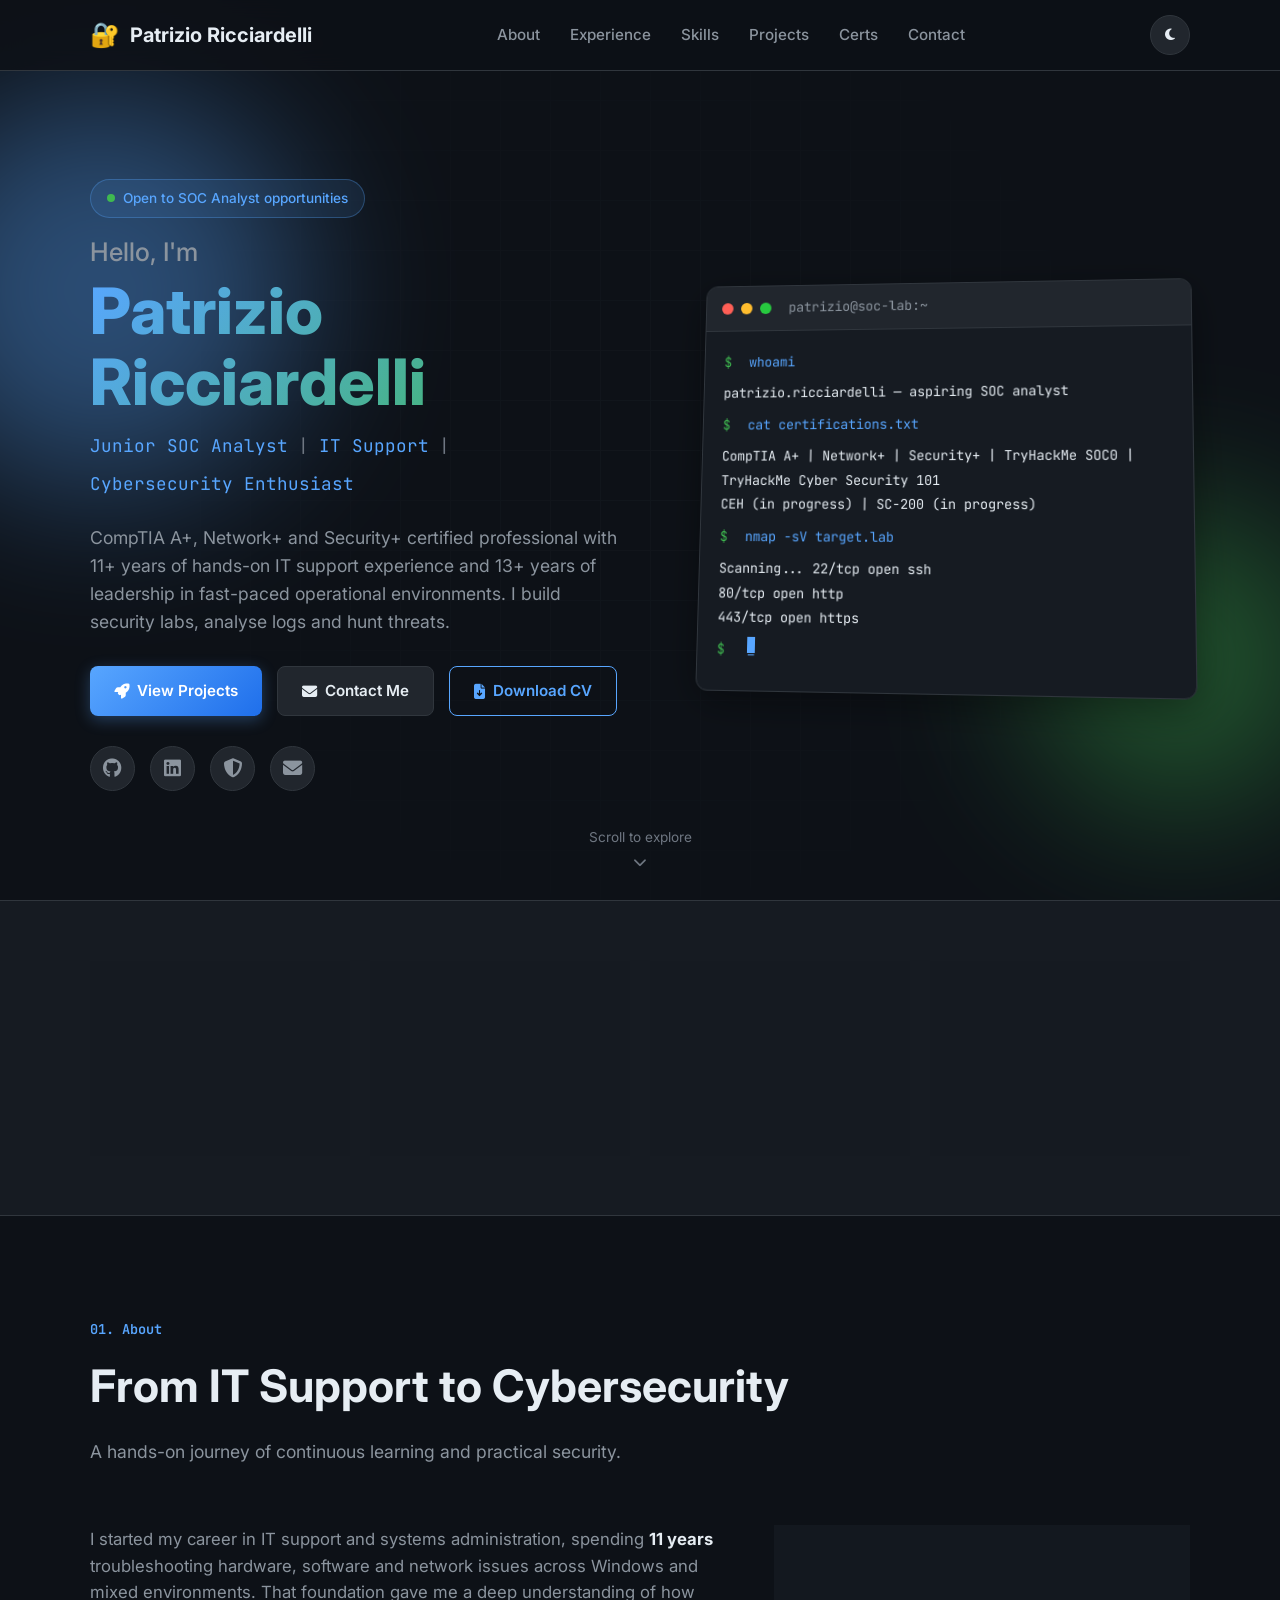
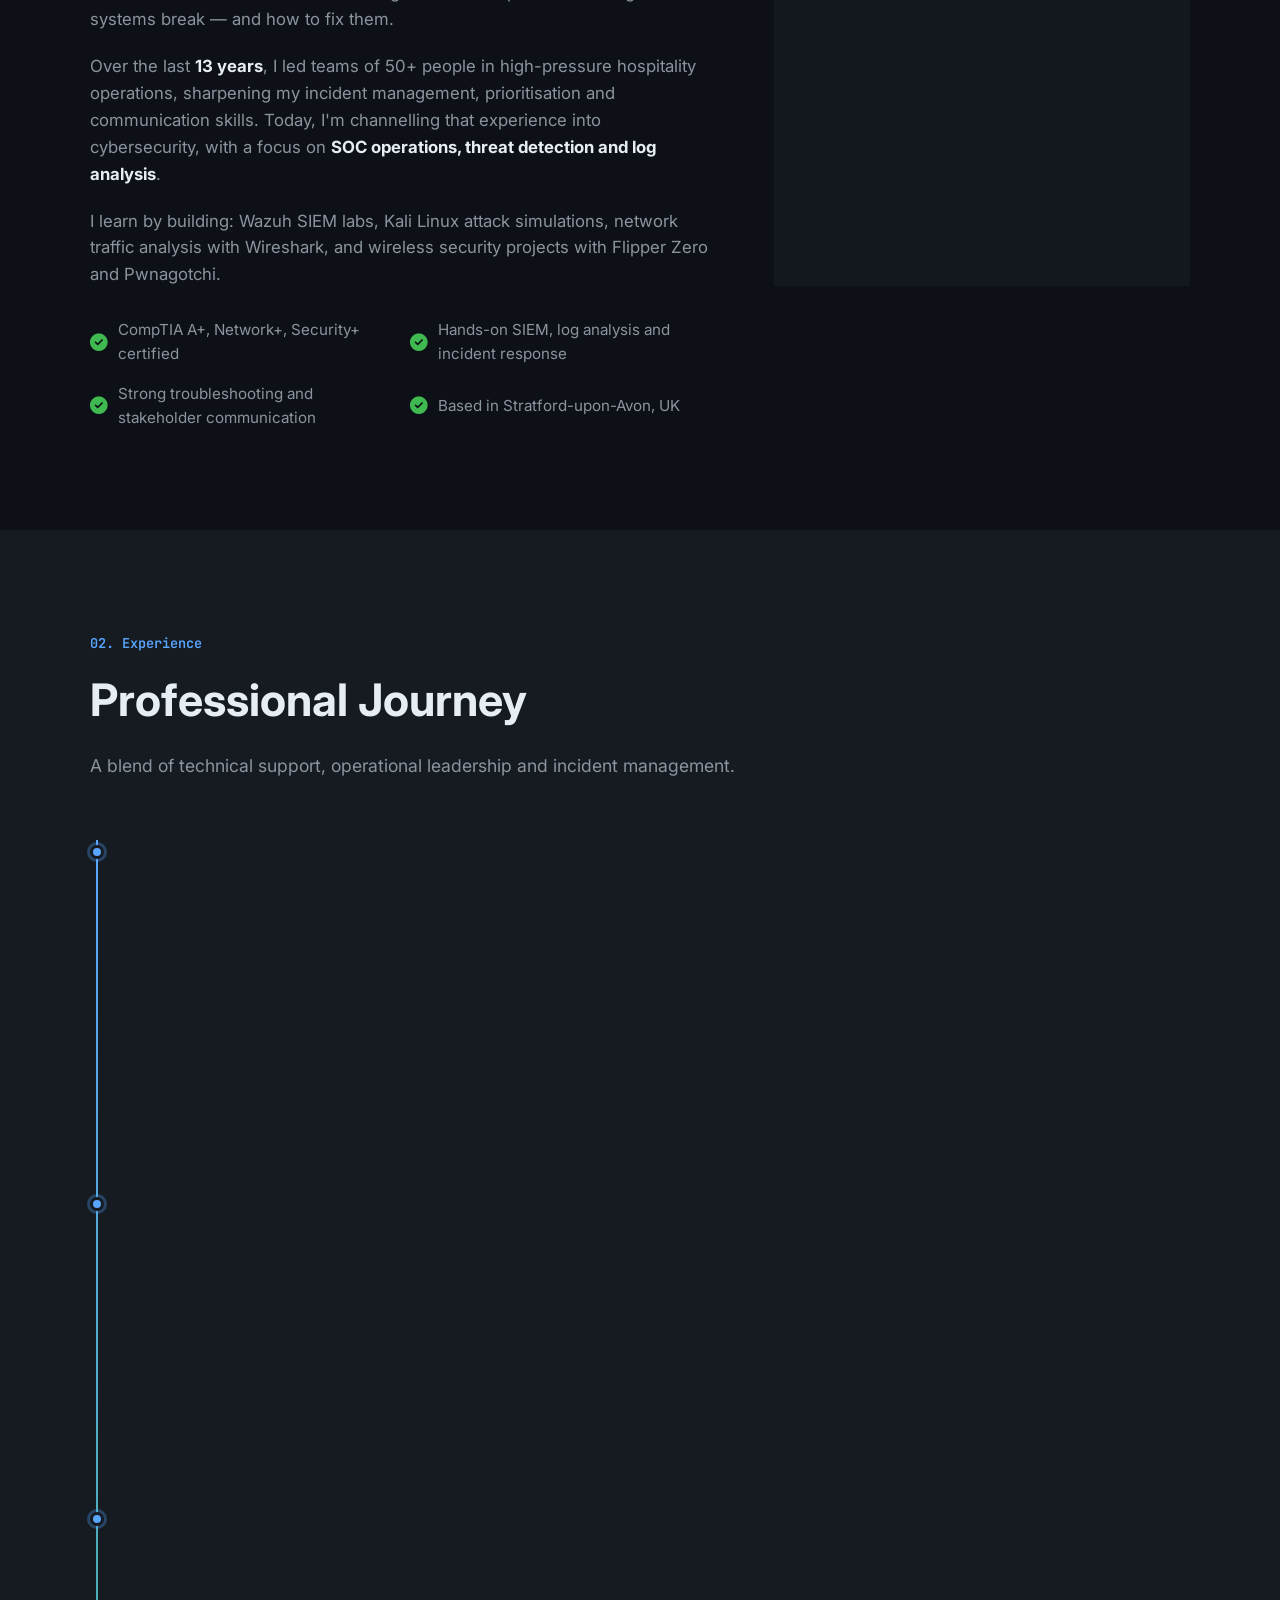
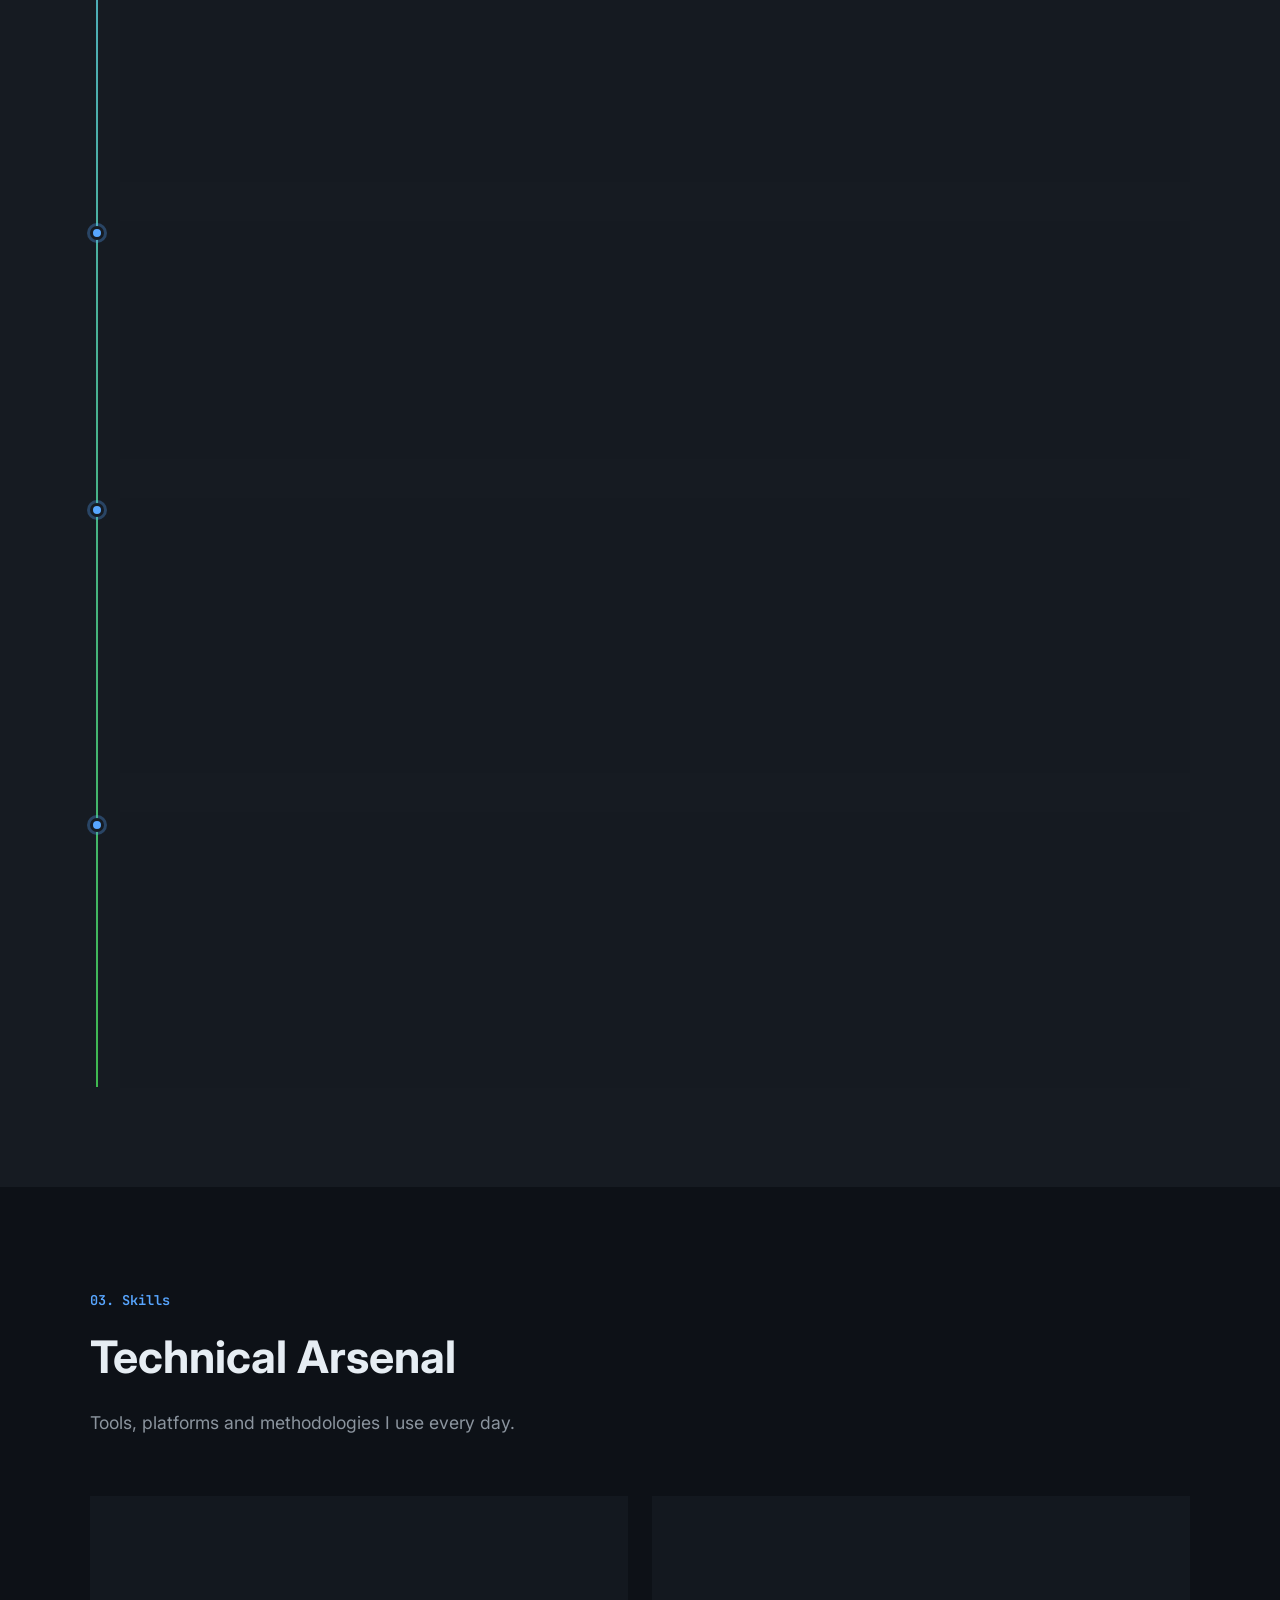
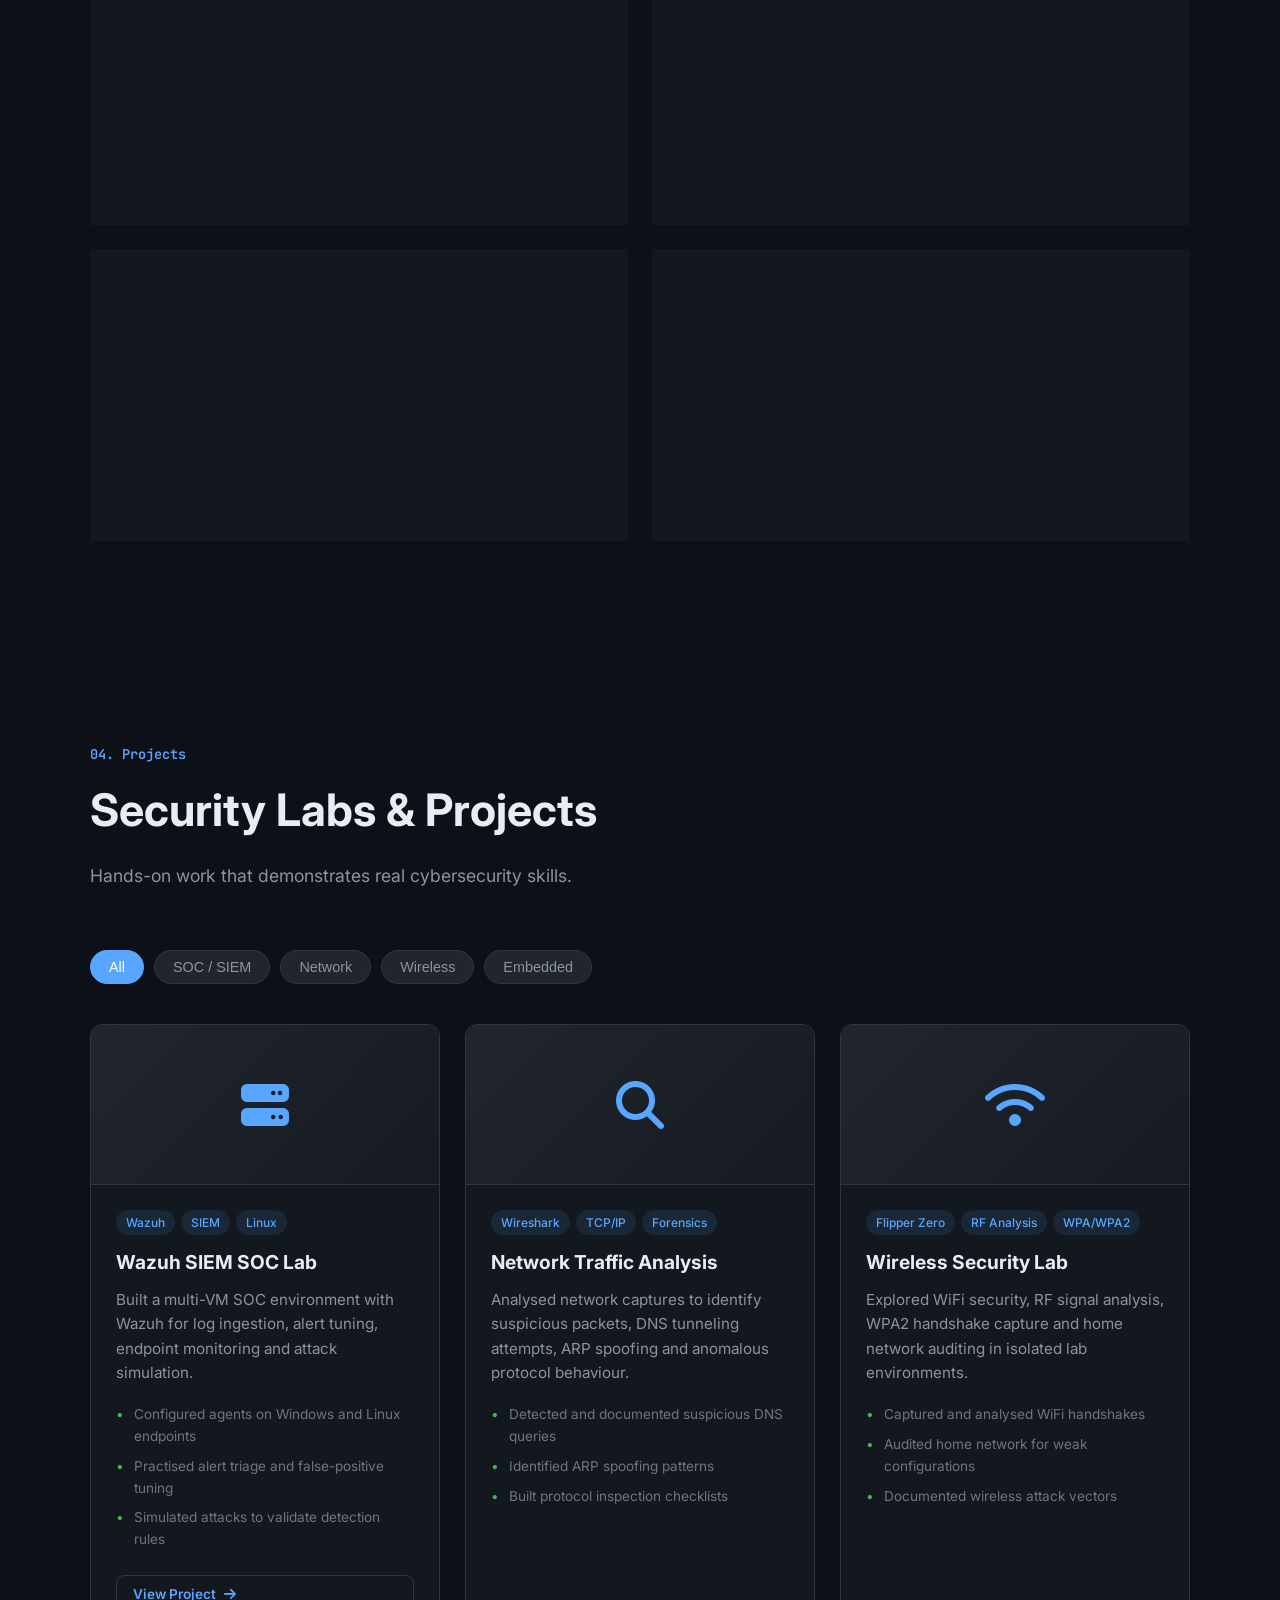
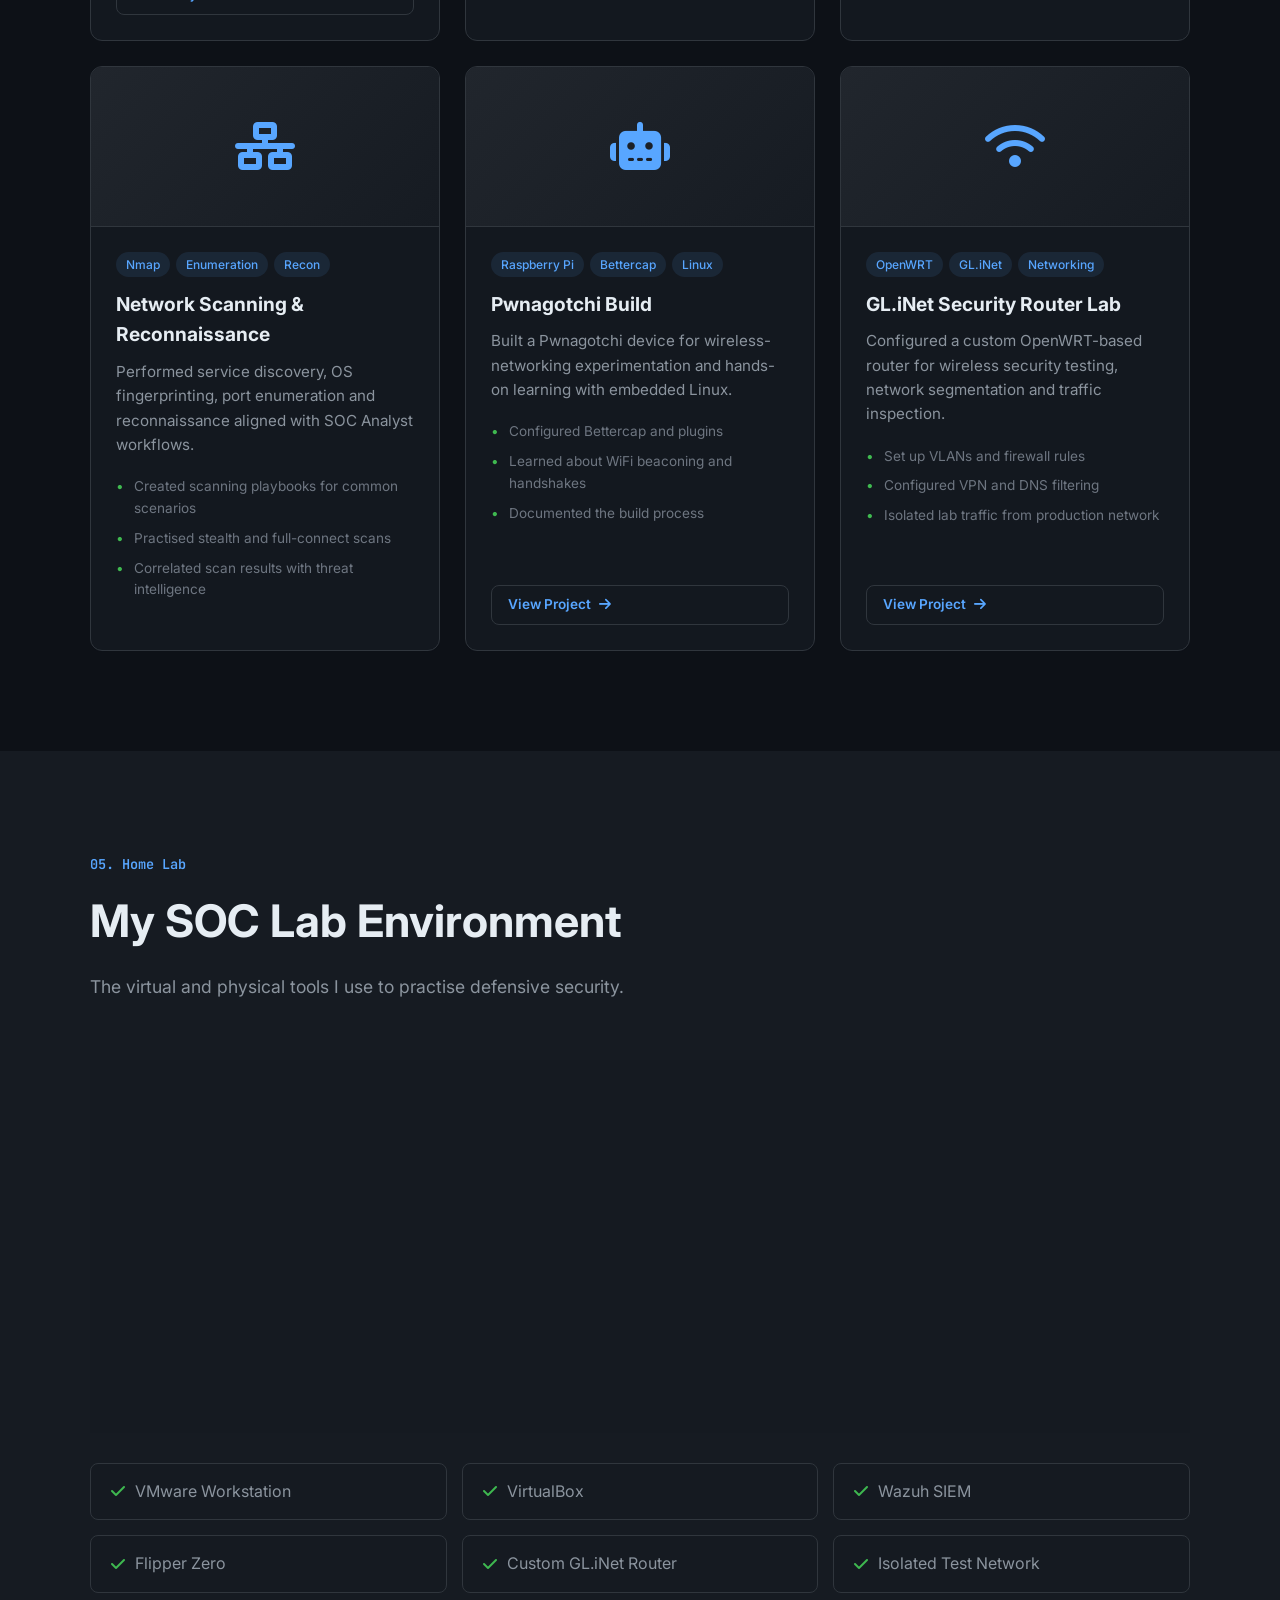
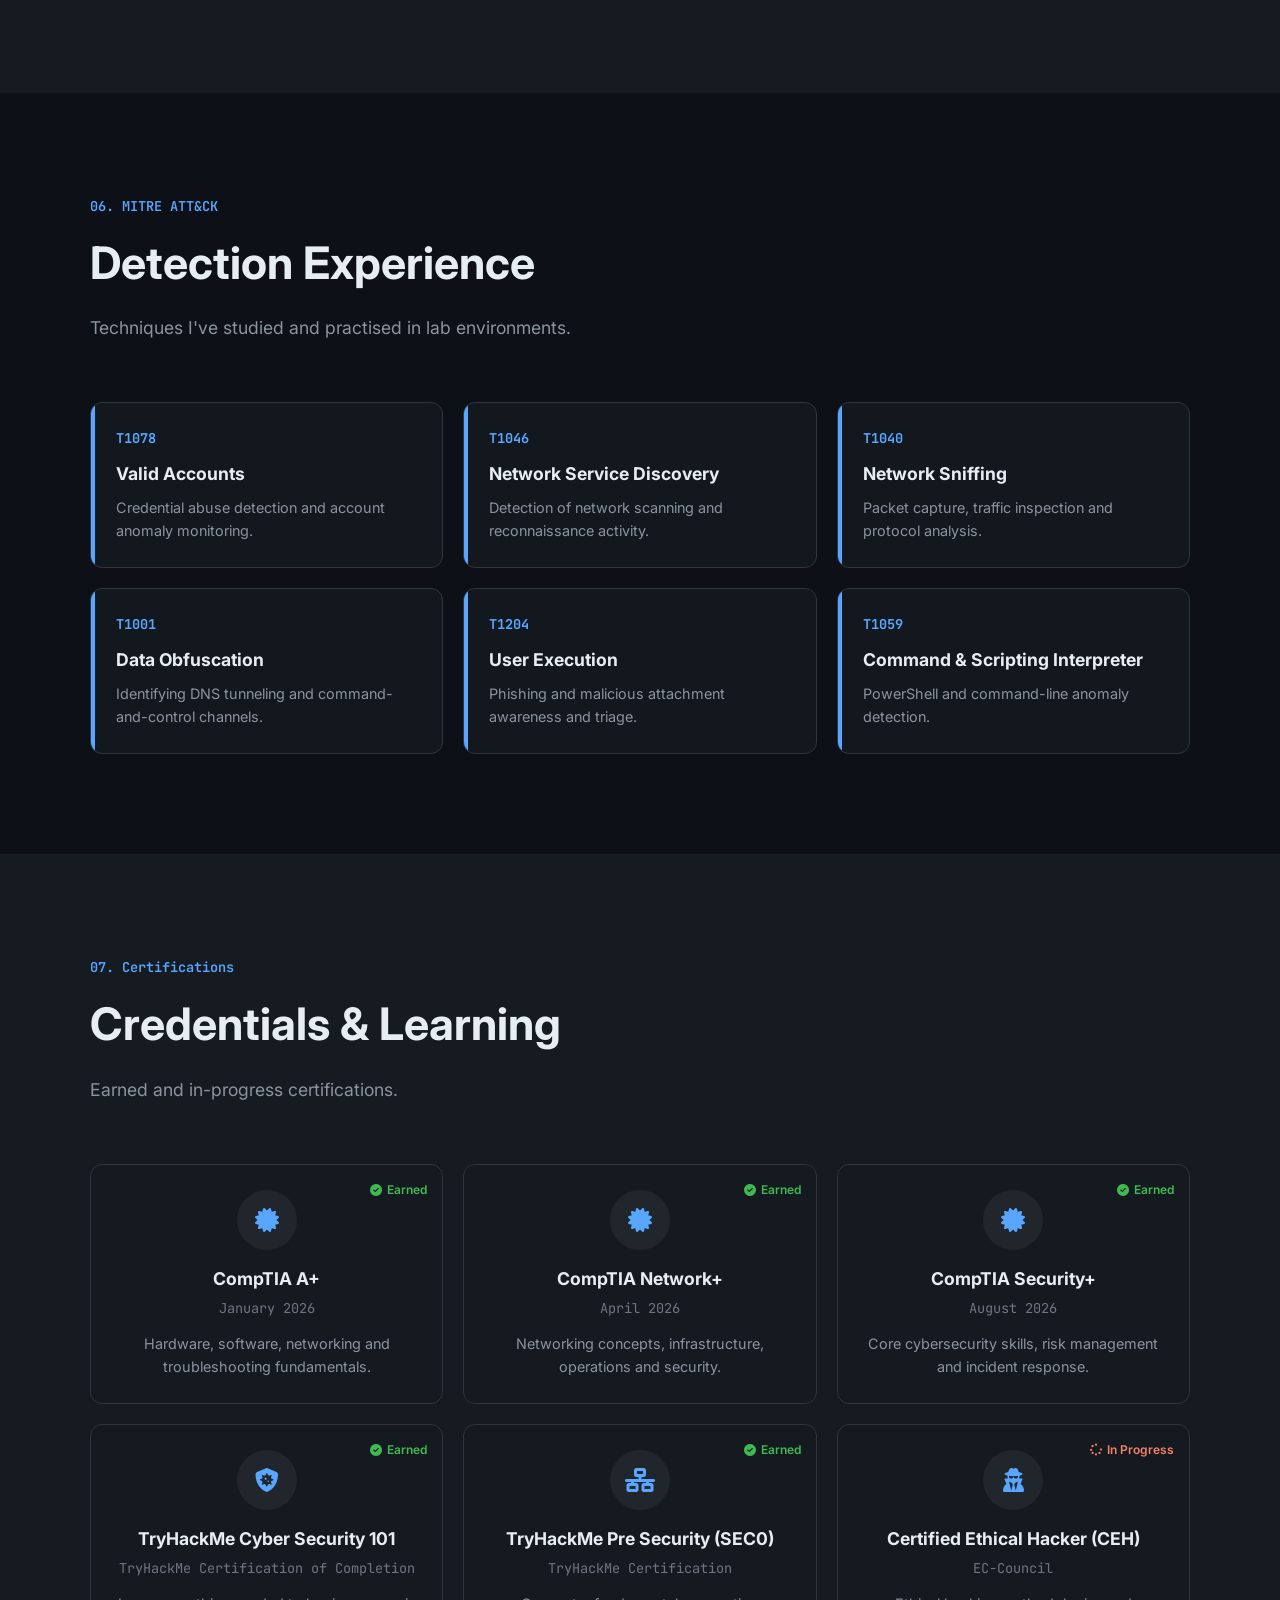
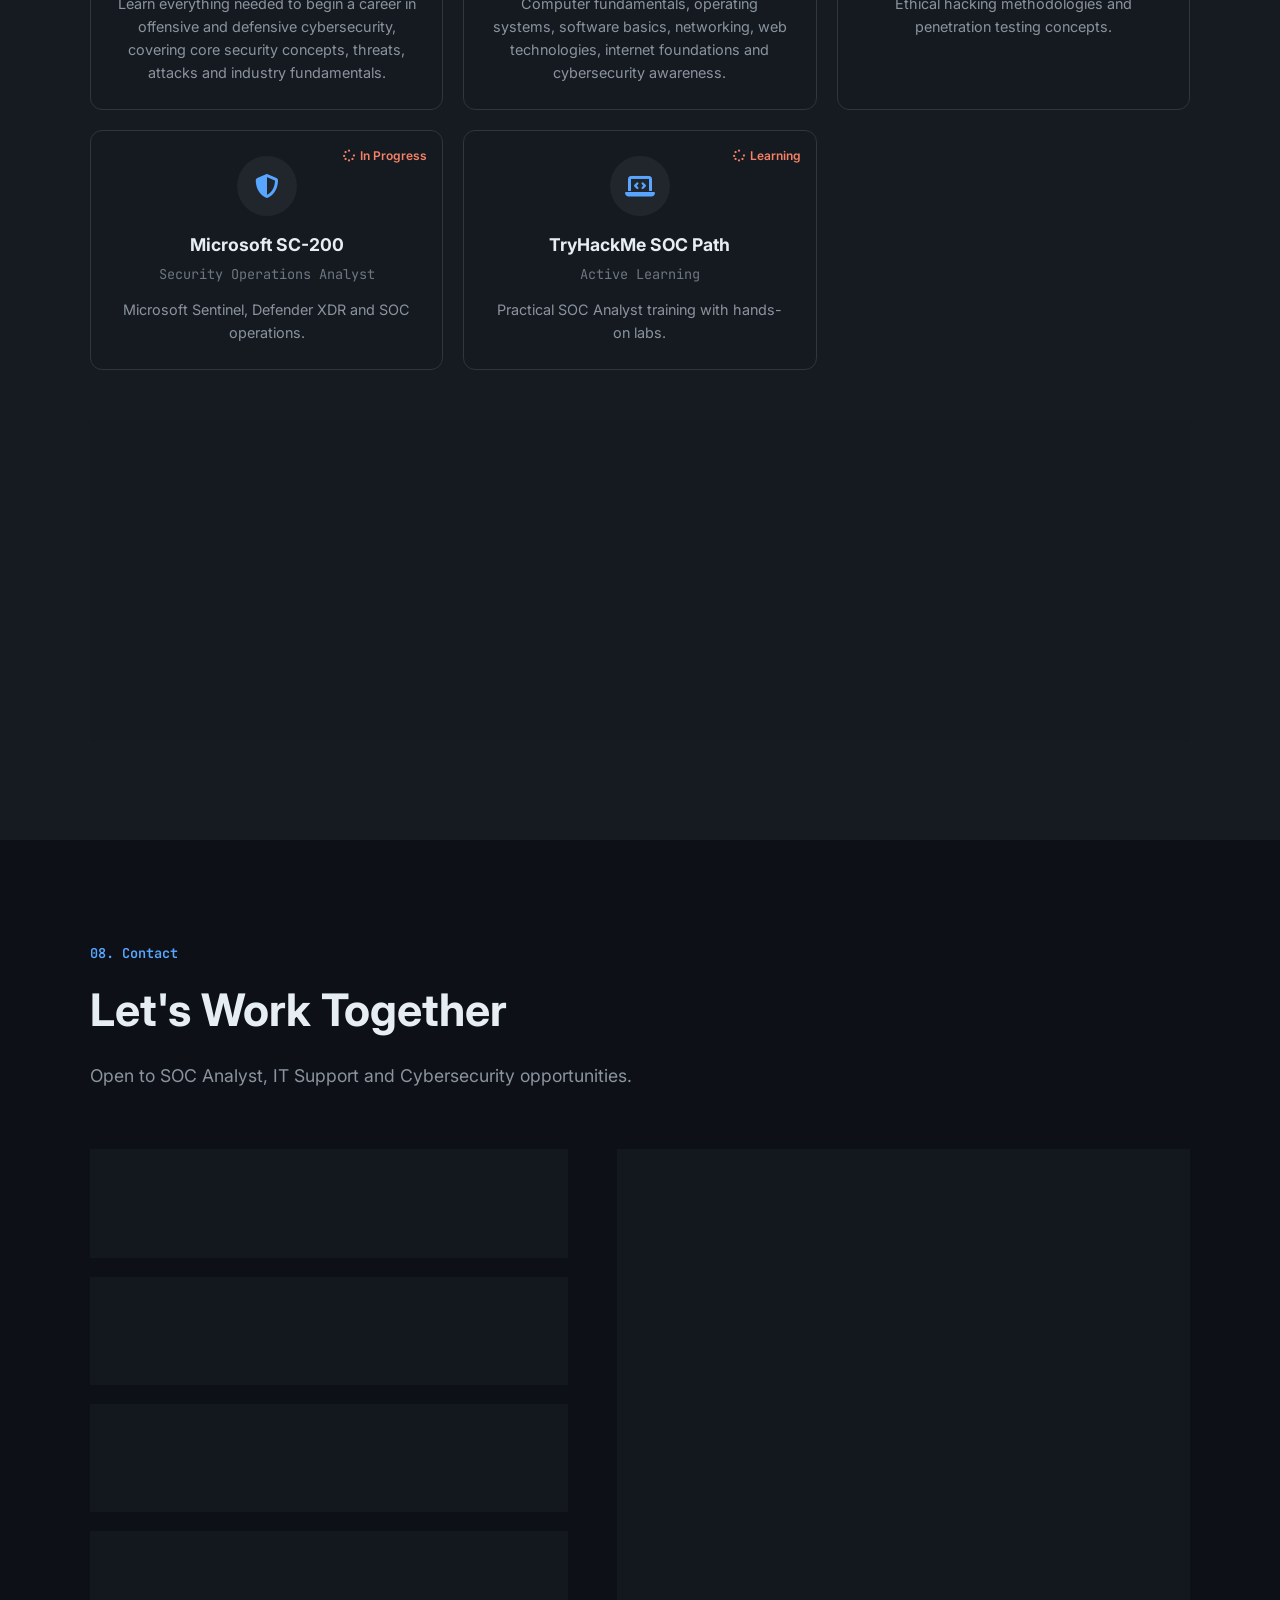
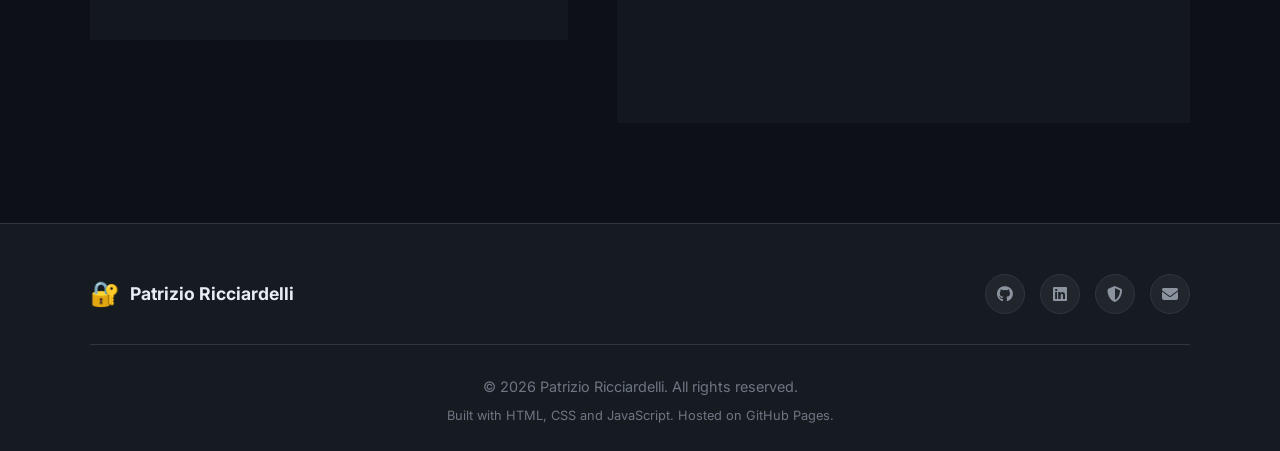
==== index.html @ 74cd5e46 "Update print statement from 'Hello' to 'Goodbye'" ====
<!DOCTYPE html>
<html lang="en" data-theme="dark">
<head>
    <meta charset="UTF-8">
    <meta name="viewport" content="width=device-width, initial-scale=1.0">
    <meta name="description" content="Patrizio Ricciardelli - Junior SOC Analyst, IT Support and Cybersecurity Portfolio. CompTIA A+, Network+, Security+ certified. Home labs, SIEM, networking and threat detection.">
    <meta name="keywords" content="Patrizio Ricciardelli, cybersecurity, SOC analyst, IT support, CompTIA, Wazuh, TryHackMe, portfolio">
    <meta name="author" content="Patrizio Ricciardelli">
    <meta name="theme-color" content="#0d1117">
    
    <!-- Open Graph -->
    <meta property="og:title" content="Patrizio Ricciardelli | Cybersecurity Portfolio">
    <meta property="og:description" content="Junior SOC Analyst | IT Support | Cybersecurity Enthusiast - CompTIA A+, Network+, Security+">
    <meta property="og:type" content="website">
    <meta property="og:url" content="https://pricciardelli.github.io/Portfolio.Soc">
    <meta property="og:image" content="https://pricciardelli.github.io/Portfolio.Soc/assets/og-image.png">
    
    <title>Patrizio Ricciardelli | Cybersecurity Portfolio</title>
    
    <!-- Favicon -->
    <link rel="icon" href="data:image/svg+xml,<svg xmlns='http://www.w3.org/2000/svg' viewBox='0 0 100 100'><text y='.9em' font-size='90'>🔐</text></svg>">
    
    <!-- Fonts -->
    <link rel="preconnect" href="https://fonts.googleapis.com">
    <link rel="preconnect" href="https://fonts.gstatic.com" crossorigin>
    <link href="https://fonts.googleapis.com/css2?family=Inter:wght@300;400;500;600;700;800&family=JetBrains+Mono:wght@400;500&display=swap" rel="stylesheet">
    
    <!-- Icons -->
    <link rel="stylesheet" href="https://cdnjs.cloudflare.com/ajax/libs/font-awesome/6.4.0/css/all.min.css">
    
    <!-- Styles -->
    <link rel="stylesheet" href="css/style.css">
</head>
<body>
    <!-- Navigation -->
    <nav class="navbar" id="navbar">
        <div class="nav-container">
            <a href="#" class="nav-logo">
                <span class="logo-icon">🔐</span>
                <span class="logo-text">Patrizio Ricciardelli</span>
            </a>
            
            <div class="nav-menu" id="nav-menu">
                <a href="#about" class="nav-link">About</a>
                <a href="#experience" class="nav-link">Experience</a>
                <a href="#skills" class="nav-link">Skills</a>
                <a href="#projects" class="nav-link">Projects</a>
                <a href="#certifications" class="nav-link">Certs</a>
                <a href="#contact" class="nav-link">Contact</a>
            </div>
            
            <div class="nav-actions">
                <button class="theme-toggle" id="theme-toggle" aria-label="Toggle light/dark mode">
                    <i class="fas fa-sun"></i>
                    <i class="fas fa-moon"></i>
                </button>
                <button class="nav-toggle" id="nav-toggle" aria-label="Toggle navigation menu">
                    <span class="hamburger"></span>
                </button>
            </div>
        </div>
    </nav>

    <!-- Hero Section -->
    <header class="hero" id="home">
        <div class="hero-bg">
            <div class="grid-overlay"></div>
            <div class="glow glow-1"></div>
            <div class="glow glow-2"></div>
        </div>
        
        <div class="container">
            <div class="hero-content">
                <div class="hero-badge reveal">
                    <span class="status-dot"></span>
                    Open to SOC Analyst opportunities
                </div>
                
                <h1 class="hero-title reveal">
                    <span class="greeting">Hello, I'm</span>
                    <span class="name">Patrizio Ricciardelli</span>
                </h1>
                
                <div class="hero-roles reveal">
                    <span class="role">Junior SOC Analyst</span>
                    <span class="role-separator">|</span>
                    <span class="role">IT Support</span>
                    <span class="role-separator">|</span>
                    <span class="role">Cybersecurity Enthusiast</span>
                </div>
                
                <p class="hero-description reveal">
                    CompTIA A+, Network+ and Security+ certified professional with 11+ years of hands-on IT support experience and 13+ years of leadership in fast-paced operational environments. I build security labs, analyse logs and hunt threats.
                </p>
                
                <div class="hero-actions reveal">
                    <a href="#projects" class="btn btn-primary">
                        <i class="fas fa-rocket"></i>
                        View Projects
                    </a>
                    <a href="#contact" class="btn btn-secondary">
                        <i class="fas fa-envelope"></i>
                        Contact Me
                    </a>
                    <a href="assets/Patrizio_Ricciardelli_CV.pdf" class="btn btn-outline" download>
                        <i class="fas fa-file-download"></i>
                        Download CV
                    </a>
                </div>
                
                <div class="hero-socials reveal">
                    <a href="https://github.com/pricciardelli/Portfolio.Soc" target="_blank" rel="noopener noreferrer" aria-label="GitHub">
                        <i class="fab fa-github"></i>
                    </a>
                    <a href="https://linkedin.com/in/your-linkedin" target="_blank" rel="noopener noreferrer" aria-label="LinkedIn">
                        <i class="fab fa-linkedin"></i>
                    </a>
                    <a href="https://tryhackme.com/p/Payrick" target="_blank" rel="noopener noreferrer" aria-label="TryHackMe">
                        <i class="fas fa-shield-alt"></i>
                    </a>
                    <a href="mailto:patrizio.ricciardelli@gmail.com" aria-label="Email">
                        <i class="fas fa-envelope"></i>
                    </a>
                </div>
            </div>
            
            <div class="hero-visual reveal">
                <div class="terminal">
                    <div class="terminal-header">
                        <div class="terminal-dot red"></div>
                        <div class="terminal-dot yellow"></div>
                        <div class="terminal-dot green"></div>
                        <span class="terminal-title">patrizio@soc-lab:~</span>
                    </div>
                    <div class="terminal-body">
                        <div class="terminal-line">
                            <span class="prompt">$</span>
                            <span class="command">whoami</span>
                        </div>
                        <div class="terminal-line output">
                            patrizio.ricciardelli — aspiring SOC analyst
                        </div>
                        <div class="terminal-line">
                            <span class="prompt">$</span>
                            <span class="command">cat certifications.txt</span>
                        </div>
                        <div class="terminal-line output">
                            CompTIA A+ | Network+ | Security+ | TryHackMe SOC0 | TryHackMe Cyber Security 101 <br>
                            CEH (in progress) | SC-200 (in progress)
                        </div>
                        <div class="terminal-line">
                            <span class="prompt">$</span>
                            <span class="command">nmap -sV target.lab</span>
                        </div>
                        <div class="terminal-line output">
                            Scanning... 22/tcp open ssh<br>
                            80/tcp open http<br>
                            443/tcp open https
                        </div>
                        <div class="terminal-line">
                            <span class="prompt">$</span>
                            <span class="command cursor">_</span>
                        </div>
                    </div>
                </div>
            </div>
        </div>
        
        <div class="scroll-indicator">
            <span>Scroll to explore</span>
            <i class="fas fa-chevron-down"></i>
        </div>
    </header>

    <!-- Stats Section -->
    <section class="stats" id="stats">
        <div class="container">
            <div class="stats-grid">
                <div class="stat-card reveal">
                    <div class="stat-icon"><i class="fas fa-briefcase"></i></div>
                    <div class="stat-number" data-target="24">0</div>
                    <div class="stat-label">Years Experience</div>
                </div>
                <div class="stat-card reveal">
                    <div class="stat-icon"><i class="fas fa-certificate"></i></div>
                    <div class="stat-number" data-target="5">0</div>
                    <div class="stat-label">CompTIA Certs</div>
                </div>
                <div class="stat-card reveal">
                    <div class="stat-icon"><i class="fas fa-project-diagram"></i></div>
                    <div class="stat-number" data-target="6">0</div>
                    <div class="stat-label">Security Labs</div>
                </div>
                <div class="stat-card reveal">
                    <div class="stat-icon"><i class="fas fa-users"></i></div>
                    <div class="stat-number" data-target="50">0</div>
                    <div class="stat-label">Team Size Led</div>
                </div>
            </div>
        </div>
    </section>

    <!-- About Section -->
    <section class="section about" id="about">
        <div class="container">
            <div class="section-header reveal">
                <span class="section-tag">01. About</span>
                <h2 class="section-title">From IT Support to Cybersecurity</h2>
                <p class="section-subtitle">A hands-on journey of continuous learning and practical security.</p>
            </div>
            
            <div class="about-grid">
                <div class="about-content reveal">
                    <p>
                        I started my career in IT support and systems administration, spending <strong>11 years</strong> troubleshooting hardware, software and network issues across Windows and mixed environments. That foundation gave me a deep understanding of how systems break — and how to fix them.
                    </p>
                    <p>
                        Over the last <strong>13 years</strong>, I led teams of 50+ people in high-pressure hospitality operations, sharpening my incident management, prioritisation and communication skills. Today, I'm channelling that experience into cybersecurity, with a focus on <strong>SOC operations, threat detection and log analysis</strong>.
                    </p>
                    <p>
                        I learn by building: Wazuh SIEM labs, Kali Linux attack simulations, network traffic analysis with Wireshark, and wireless security projects with Flipper Zero and Pwnagotchi.
                    </p>
                    
                    <div class="about-highlights">
                        <div class="highlight">
                            <i class="fas fa-check-circle"></i>
                            <span>CompTIA A+, Network+, Security+ certified</span>
                        </div>
                        <div class="highlight">
                            <i class="fas fa-check-circle"></i>
                            <span>Hands-on SIEM, log analysis and incident response</span>
                        </div>
                        <div class="highlight">
                            <i class="fas fa-check-circle"></i>
                            <span>Strong troubleshooting and stakeholder communication</span>
                        </div>
                        <div class="highlight">
                            <i class="fas fa-check-circle"></i>
                            <span>Based in Stratford-upon-Avon, UK</span>
                        </div>
                    </div>
                </div>
                
                <div class="about-visual reveal">
                    <div class="about-card">
                        <div class="about-card-header">
                            <i class="fas fa-terminal"></i>
                            <span>Active Learning</span>
                        </div>
                        <ul class="about-list">
                            <li><i class="fas fa-angle-right"></i> TryHackMe SOC Path</li>
                            <li><i class="fas fa-angle-right"></i> MITRE ATT&CK framework</li>
                            <li><i class="fas fa-angle-right"></i> Wazuh SIEM tuning</li>
                            <li><i class="fas fa-angle-right"></i> Network forensics</li>
                            <li><i class="fas fa-angle-right"></i> Wireless security testing</li>
                        </ul>
                    </div>
                </div>
            </div>
        </div>
    </section>

    <!-- Experience Section -->
    <section class="section experience" id="experience">
        <div class="container">
            <div class="section-header reveal">
                <span class="section-tag">02. Experience</span>
                <h2 class="section-title">Professional Journey</h2>
                <p class="section-subtitle">A blend of technical support, operational leadership and incident management.</p>
            </div>
            
            <div class="timeline">
                <div class="timeline-item reveal">
                    <div class="timeline-marker"></div>
                    <div class="timeline-content">
                        <div class="timeline-header">
                            <h3>Deputy Manager</h3>
                            <span class="timeline-company">Miller & Carter, Resorts World Birmingham</span>
                            <span class="timeline-date">2019 – 2026</span>
                        </div>
                        <ul class="timeline-list">
                            <li>Led daily operations for a <strong>50+ person team</strong> over <strong>6+ years</strong> in a high-volume environment.</li>
                            <li>Managed escalations and coordinated incident responses under pressure — directly transferable to IT incident management.</li>
                            <li>Mentored and trained team members, improving accountability, performance and operational efficiency.</li>
                            <li>Maintained high customer satisfaction while resolving complex, time-sensitive problems.</li>
                        </ul>
                    </div>
                </div>
                
                <div class="timeline-item reveal">
                    <div class="timeline-marker"></div>
                    <div class="timeline-content">
                        <div class="timeline-header">
                            <h3>Assistant Manager</h3>
                            <span class="timeline-company">Hotel du Vin, Stratford-upon-Avon</span>
                            <span class="timeline-date">2018 – 2019</span>
                        </div>
                        <ul class="timeline-list">
                            <li>Coordinated front-of-house and back-of-house operations for <strong>1 year</strong>.</li>
                            <li>Strengthened communication, stakeholder management and problem-solving capabilities.</li>
                            <li>Supported staff training and performance improvement initiatives.</li>
                        </ul>
                    </div>
                </div>
                
                <div class="timeline-item reveal">
                    <div class="timeline-marker"></div>
                    <div class="timeline-content">
                        <div class="timeline-header">
                            <h3>Duty Manager</h3>
                            <span class="timeline-company">ASK Italian, Moreton-in-Marsh</span>
                            <span class="timeline-date">2017 – 2018</span>
                        </div>
                        <ul class="timeline-list">
                            <li>Supervised daily operations, staffing, stock management and compliance for <strong>1 year</strong>.</li>
                            <li>Ensured consistent operational and service standards across shifts.</li>
                            <li>Developed strong organisational, multitasking and prioritisation skills.</li>
                        </ul>
                    </div>
                </div>
                
                <div class="timeline-item reveal">
                    <div class="timeline-marker"></div>
                    <div class="timeline-content">
                        <div class="timeline-header">
                            <h3>Assistant Manager</h3>
                            <span class="timeline-company">Côte Brasserie, London</span>
                            <span class="timeline-date">2013 – 2017</span>
                        </div>
                        <ul class="timeline-list">
                            <li>Managed high-volume service delivery and team performance for <strong>4 years</strong>.</li>
                            <li>Contributed to staff training and adherence to company standards.</li>
                        </ul>
                    </div>
                </div>
                
                <div class="timeline-item reveal">
                    <div class="timeline-marker"></div>
                    <div class="timeline-content">
                        <div class="timeline-header">
                            <h3>IT Support / Helpdesk & Systems and Networking Specialist</h3>
                            <span class="timeline-company">NEXSOFT S.p.A., Salerno, Italy</span>
                            <span class="timeline-date">2009 – 2013</span>
                        </div>
                        <ul class="timeline-list">
                            <li>Delivered <strong>1st/2nd line technical support</strong> for <strong>4 years</strong> across Windows and mixed environments.</li>
                            <li>Configured, maintained and troubleshot computer systems, peripherals and network infrastructure.</li>
                            <li>Investigated connectivity, TCP/IP, DNS and DHCP issues, reducing user downtime.</li>
                        </ul>
                    </div>
                </div>
                
                <div class="timeline-item reveal">
                    <div class="timeline-marker"></div>
                    <div class="timeline-content">
                        <div class="timeline-header">
                            <h3>IT Support Technician</h3>
                            <span class="timeline-company">4Business, Italy</span>
                            <span class="timeline-date">2002 – 2009</span>
                        </div>
                        <ul class="timeline-list">
                            <li>Performed hardware and software troubleshooting across Windows environments for <strong>7 years</strong>.</li>
                            <li>Installed, configured and maintained desktops, peripherals and applications.</li>
                            <li>Supported network connectivity and TCP/IP configuration for end users.</li>
                        </ul>
                    </div>
                </div>
            </div>
        </div>
    </section>

    <!-- Skills Section -->
    <section class="section skills" id="skills">
        <div class="container">
            <div class="section-header reveal">
                <span class="section-tag">03. Skills</span>
                <h2 class="section-title">Technical Arsenal</h2>
                <p class="section-subtitle">Tools, platforms and methodologies I use every day.</p>
            </div>
            
            <div class="skills-grid">
                <div class="skill-category reveal">
                    <div class="skill-category-header">
                        <i class="fas fa-shield-alt"></i>
                        <h3>Cybersecurity & SOC</h3>
                    </div>
                    <div class="skill-bars">
                        <div class="skill-bar">
                            <span class="skill-name">Security Monitoring</span>
                            <div class="skill-progress" data-width="80"><div class="skill-fill"></div></div>
                            <span class="skill-percent">80%</span>
                        </div>
                        <div class="skill-bar">
                            <span class="skill-name">Threat Detection</span>
                            <div class="skill-progress" data-width="75"><div class="skill-fill"></div></div>
                            <span class="skill-percent">75%</span>
                        </div>
                        <div class="skill-bar">
                            <span class="skill-name">Log Analysis</span>
                            <div class="skill-progress" data-width="78"><div class="skill-fill"></div></div>
                            <span class="skill-percent">78%</span>
                        </div>
                        <div class="skill-bar">
                            <span class="skill-name">Incident Response</span>
                            <div class="skill-progress" data-width="70"><div class="skill-fill"></div></div>
                            <span class="skill-percent">70%</span>
                        </div>
                    </div>
                </div>
                
                <div class="skill-category reveal">
                    <div class="skill-category-header">
                        <i class="fas fa-network-wired"></i>
                        <h3>Networking</h3>
                    </div>
                    <div class="skill-bars">
                        <div class="skill-bar">
                            <span class="skill-name">TCP/IP & DNS/DHCP</span>
                            <div class="skill-progress" data-width="85"><div class="skill-fill"></div></div>
                            <span class="skill-percent">85%</span>
                        </div>
                        <div class="skill-bar">
                            <span class="skill-name">Wireshark</span>
                            <div class="skill-progress" data-width="80"><div class="skill-fill"></div></div>
                            <span class="skill-percent">80%</span>
                        </div>
                        <div class="skill-bar">
                            <span class="skill-name">Nmap</span>
                            <div class="skill-progress" data-width="82"><div class="skill-fill"></div></div>
                            <span class="skill-percent">82%</span>
                        </div>
                        <div class="skill-bar">
                            <span class="skill-name">VPN / Wireless</span>
                            <div class="skill-progress" data-width="75"><div class="skill-fill"></div></div>
                            <span class="skill-percent">75%</span>
                        </div>
                    </div>
                </div>
                
                <div class="skill-category reveal">
                    <div class="skill-category-header">
                        <i class="fas fa-laptop-code"></i>
                        <h3>Platforms & Tools</h3>
                    </div>
                    <div class="skill-tags">
                        <span class="skill-tag">Windows 10/11</span>
                        <span class="skill-tag">Linux</span>
                        <span class="skill-tag">Kali Linux</span>
                        <span class="skill-tag">macOS</span>
                        <span class="skill-tag">Wazuh SIEM</span>
                        <span class="skill-tag">Splunk</span>
                        <span class="skill-tag">VMware</span>
                        <span class="skill-tag">VirtualBox</span>
                        <span class="skill-tag">Active Directory</span>
                        <span class="skill-tag">Microsoft 365</span>
                        <span class="skill-tag">Command Line</span>
                        <span class="skill-tag">OpenWRT</span>
                    </div>
                </div>
                
                <div class="skill-category reveal">
                    <div class="skill-category-header">
                        <i class="fas fa-bug"></i>
                        <h3>Security Frameworks</h3>
                    </div>
                    <div class="skill-tags">
                        <span class="skill-tag">MITRE ATT&CK</span>
                        <span class="skill-tag">Incident Prioritisation</span>
                        <span class="skill-tag">BCDR</span>
                        <span class="skill-tag">Risk Awareness</span>
                        <span class="skill-tag">Vulnerability Management</span>
                        <span class="skill-tag">Security Controls</span>
                        <span class="skill-tag">Backup & Recovery</span>
                    </div>
                </div>
            </div>
        </div>
    </section>

    <!-- Projects Section -->
    <section class="section projects" id="projects">
        <div class="container">
            <div class="section-header reveal">
                <span class="section-tag">04. Projects</span>
                <h2 class="section-title">Security Labs & Projects</h2>
                <p class="section-subtitle">Hands-on work that demonstrates real cybersecurity skills.</p>
            </div>
            
            <div class="project-filters reveal">
                <button class="filter-btn active" data-filter="all">All</button>
                <button class="filter-btn" data-filter="soc">SOC / SIEM</button>
                <button class="filter-btn" data-filter="network">Network</button>
                <button class="filter-btn" data-filter="wireless">Wireless</button>
                <button class="filter-btn" data-filter="embedded">Embedded</button>
            </div>
            
            <div class="projects-grid">
                <div class="project-card reveal" data-category="soc">
                    <div class="project-image">
                        <i class="fas fa-server"></i>
                    </div>
                    <div class="project-content">
                        <div class="project-tags">
                            <span class="project-tag">Wazuh</span>
                            <span class="project-tag">SIEM</span>
                            <span class="project-tag">Linux</span>
                        </div>
                        <h3>Wazuh SIEM SOC Lab</h3>
                        <p>Built a multi-VM SOC environment with Wazuh for log ingestion, alert tuning, endpoint monitoring and attack simulation.</p>
                        <ul class="project-outcomes">
                            <li>Configured agents on Windows and Linux endpoints</li>
                            <li>Practised alert triage and false-positive tuning</li>
                            <li>Simulated attacks to validate detection rules</li>
                        </ul>
                        <a href="wazuh-lab.html" class="btn btn-small">View Project <i class="fas fa-arrow-right"></i></a>
                    </div>
                </div>
                
                <div class="project-card reveal" data-category="network">
                    <div class="project-image">
                        <i class="fas fa-search"></i>
                    </div>
                    <div class="project-content">
                        <div class="project-tags">
                            <span class="project-tag">Wireshark</span>
                            <span class="project-tag">TCP/IP</span>
                            <span class="project-tag">Forensics</span>
                        </div>
                        <h3>Network Traffic Analysis</h3>
                        <p>Analysed network captures to identify suspicious packets, DNS tunneling attempts, ARP spoofing and anomalous protocol behaviour.</p>
                        <ul class="project-outcomes">
                            <li>Detected and documented suspicious DNS queries</li>
                            <li>Identified ARP spoofing patterns</li>
                            <li>Built protocol inspection checklists</li>
                        </ul>
                    </div>
                </div>
                
                <div class="project-card reveal" data-category="wireless">
                    <div class="project-image">
                        <i class="fas fa-wifi"></i>
                    </div>
                    <div class="project-content">
                        <div class="project-tags">
                            <span class="project-tag">Flipper Zero</span>
                            <span class="project-tag">RF Analysis</span>
                            <span class="project-tag">WPA/WPA2</span>
                        </div>
                        <h3>Wireless Security Lab</h3>
                        <p>Explored WiFi security, RF signal analysis, WPA2 handshake capture and home network auditing in isolated lab environments.</p>
                        <ul class="project-outcomes">
                            <li>Captured and analysed WiFi handshakes</li>
                            <li>Audited home network for weak configurations</li>
                            <li>Documented wireless attack vectors</li>
                        </ul>
                    </div>
                </div>
                
                <div class="project-card reveal" data-category="network">
                    <div class="project-image">
                        <i class="fas fa-network-wired"></i>
                    </div>
                    <div class="project-content">
                        <div class="project-tags">
                            <span class="project-tag">Nmap</span>
                            <span class="project-tag">Enumeration</span>
                            <span class="project-tag">Recon</span>
                        </div>
                        <h3>Network Scanning & Reconnaissance</h3>
                        <p>Performed service discovery, OS fingerprinting, port enumeration and reconnaissance aligned with SOC Analyst workflows.</p>
                        <ul class="project-outcomes">
                            <li>Created scanning playbooks for common scenarios</li>
                            <li>Practised stealth and full-connect scans</li>
                            <li>Correlated scan results with threat intelligence</li>
                        </ul>
                    </div>
                </div>
                
                <div class="project-card reveal" data-category="embedded">
                    <div class="project-image">
                        <i class="fas fa-robot"></i>
                    </div>
                    <div class="project-content">
                        <div class="project-tags">
                            <span class="project-tag">Raspberry Pi</span>
                            <span class="project-tag">Bettercap</span>
                            <span class="project-tag">Linux</span>
                        </div>
                        <h3>Pwnagotchi Build</h3>
                        <p>Built a Pwnagotchi device for wireless-networking experimentation and hands-on learning with embedded Linux.</p>
                        <ul class="project-outcomes">
                            <li>Configured Bettercap and plugins</li>
                            <li>Learned about WiFi beaconing and handshakes</li>
                            <li>Documented the build process</li>
                        </ul>
                        <a href="pwnagotchi.html" class="btn btn-small">View Project <i class="fas fa-arrow-right"></i></a>
                    </div>
                </div>
                
                <div class="project-card reveal" data-category="wireless">
                    <div class="project-image">
                        <i class="fas fa-wifi"></i>
                    </div>
                    <div class="project-content">
                        <div class="project-tags">
                            <span class="project-tag">OpenWRT</span>
                            <span class="project-tag">GL.iNet</span>
                            <span class="project-tag">Networking</span>
                        </div>
                        <h3>GL.iNet Security Router Lab</h3>
                        <p>Configured a custom OpenWRT-based router for wireless security testing, network segmentation and traffic inspection.</p>
                        <ul class="project-outcomes">
                            <li>Set up VLANs and firewall rules</li>
                            <li>Configured VPN and DNS filtering</li>
                            <li>Isolated lab traffic from production network</li>
                        </ul>
                        <a href="glinet.html" class="btn btn-small">View Project <i class="fas fa-arrow-right"></i></a>
                    </div>
                </div>
            </div>
        </div>
    </section>

    <!-- Home Lab Section -->
    <section class="section homelab" id="homelab">
        <div class="container">
            <div class="section-header reveal">
                <span class="section-tag">05. Home Lab</span>
                <h2 class="section-title">My SOC Lab Environment</h2>
                <p class="section-subtitle">The virtual and physical tools I use to practise defensive security.</p>
            </div>
            
            <div class="lab-diagram reveal">
                <div class="lab-node lab-core">
                    <i class="fas fa-server"></i>
                    <span>Ubuntu Server</span>
                    <small>Wazuh SIEM</small>
                </div>
                <div class="lab-connections">
                    <div class="lab-line"></div>
                    <div class="lab-line"></div>
                    <div class="lab-line"></div>
                </div>
                <div class="lab-endpoints">
                    <div class="lab-node">
                        <i class="fab fa-windows"></i>
                        <span>Windows 10</span>
                        <small>Endpoint</small>
                    </div>
                    <div class="lab-node">
                        <i class="fab fa-linux"></i>
                        <span>Kali Linux</span>
                        <small>Attacker VM</small>
                    </div>
                    <div class="lab-node">
                        <i class="fas fa-wifi"></i>
                        <span>GL.iNet</span>
                        <small>OpenWRT Lab</small>
                    </div>
                    <div class="lab-node">
                        <i class="fas fa-robot"></i>
                        <span>Pwnagotchi</span>
                        <small>Wireless Lab</small>
                    </div>
                </div>
            </div>
            
            <div class="lab-tools reveal">
                <div class="lab-tool"><i class="fas fa-check"></i> VMware Workstation</div>
                <div class="lab-tool"><i class="fas fa-check"></i> VirtualBox</div>
                <div class="lab-tool"><i class="fas fa-check"></i> Wazuh SIEM</div>
                <div class="lab-tool"><i class="fas fa-check"></i> Flipper Zero</div>
                <div class="lab-tool"><i class="fas fa-check"></i> Custom GL.iNet Router</div>
                <div class="lab-tool"><i class="fas fa-check"></i> Isolated Test Network</div>
            </div>
        </div>
    </section>

    <!-- MITRE Section -->
    <section class="section mitre" id="mitre">
        <div class="container">
            <div class="section-header reveal">
                <span class="section-tag">06. MITRE ATT&CK</span>
                <h2 class="section-title">Detection Experience</h2>
                <p class="section-subtitle">Techniques I've studied and practised in lab environments.</p>
            </div>
            
            <div class="mitre-grid">
                <div class="mitre-card reveal">
                    <div class="mitre-id">T1078</div>
                    <h3>Valid Accounts</h3>
                    <p>Credential abuse detection and account anomaly monitoring.</p>
                </div>
                <div class="mitre-card reveal">
                    <div class="mitre-id">T1046</div>
                    <h3>Network Service Discovery</h3>
                    <p>Detection of network scanning and reconnaissance activity.</p>
                </div>
                <div class="mitre-card reveal">
                    <div class="mitre-id">T1040</div>
                    <h3>Network Sniffing</h3>
                    <p>Packet capture, traffic inspection and protocol analysis.</p>
                </div>
                <div class="mitre-card reveal">
                    <div class="mitre-id">T1001</div>
                    <h3>Data Obfuscation</h3>
                    <p>Identifying DNS tunneling and command-and-control channels.</p>
                </div>
                <div class="mitre-card reveal">
                    <div class="mitre-id">T1204</div>
                    <h3>User Execution</h3>
                    <p>Phishing and malicious attachment awareness and triage.</p>
                </div>
                <div class="mitre-card reveal">
                    <div class="mitre-id">T1059</div>
                    <h3>Command & Scripting Interpreter</h3>
                    <p>PowerShell and command-line anomaly detection.</p>
                </div>
            </div>
        </div>
    </section>

    <!-- Certifications Section -->
    <section class="section certifications" id="certifications">
        <div class="container">
            <div class="section-header reveal">
                <span class="section-tag">07. Certifications</span>
                <h2 class="section-title">Credentials & Learning</h2>
                <p class="section-subtitle">Earned and in-progress certifications.</p>
            </div>
            
            <div class="certs-grid">
                <div class="cert-card reveal earned">
                    <div class="cert-status"><i class="fas fa-check-circle"></i> Earned</div>
                    <div class="cert-icon"><i class="fas fa-certificate"></i></div>
                    <h3>CompTIA A+</h3>
                    <span class="cert-date">January 2026</span>
                    <p>Hardware, software, networking and troubleshooting fundamentals.</p>
                </div>
                
                <div class="cert-card reveal earned">
                    <div class="cert-status"><i class="fas fa-check-circle"></i> Earned</div>
                    <div class="cert-icon"><i class="fas fa-certificate"></i></div>
                    <h3>CompTIA Network+</h3>
                    <span class="cert-date">April 2026</span>
                    <p>Networking concepts, infrastructure, operations and security.</p>
                </div>
                
                <div class="cert-card reveal earned">
                    <div class="cert-status"><i class="fas fa-check-circle"></i> Earned</div>
                    <div class="cert-icon"><i class="fas fa-certificate"></i></div>
                    <h3>CompTIA Security+</h3>
                    <span class="cert-date">August 2026</span>
                    <p>Core cybersecurity skills, risk management and incident response.</p>
                </div>
                            <!-- TryHackMe Cyber Security 101 -->
<div class="cert-card reveal earned">
    <div class="cert-status">
        <i class="fas fa-check-circle"></i> Earned
    </div>
    <div class="cert-icon">
        <i class="fas fa-shield-virus"></i>
    </div>
    <h3>TryHackMe Cyber Security 101</h3>
    <span class="cert-date">TryHackMe Certification of Completion </span>
    <p>
        Learn everything needed to begin a career in offensive and defensive
        cybersecurity, covering core security concepts, threats, attacks and
        industry fundamentals.
    </p>
</div>

            <!-- TryHackMe Pre Security (SEC0) -->
<div class="cert-card reveal earned">
    <div class="cert-status">
        <i class="fas fa-check-circle"></i> Earned
    </div>
    <div class="cert-icon">
        <i class="fas fa-network-wired"></i>
    </div>
    <h3>TryHackMe Pre Security (SEC0)</h3>
    <span class="cert-date">TryHackMe Certification</span>
    <p>
        Computer fundamentals, operating systems, software basics,
        networking, web technologies, internet foundations and
        cybersecurity awareness.
    </p>
</div>
                <div class="cert-card reveal progress">
                    <div class="cert-status"><i class="fas fa-spinner"></i> In Progress</div>
                    <div class="cert-icon"><i class="fas fa-user-secret"></i></div>
                    <h3>Certified Ethical Hacker (CEH)</h3>
                    <span class="cert-date">EC-Council</span>
                    <p>Ethical hacking methodologies and penetration testing concepts.</p>
                </div>
                
                <div class="cert-card reveal progress">
                    <div class="cert-status"><i class="fas fa-spinner"></i> In Progress</div>
                    <div class="cert-icon"><i class="fas fa-shield-alt"></i></div>
                    <h3>Microsoft SC-200</h3>
                    <span class="cert-date">Security Operations Analyst</span>
                    <p>Microsoft Sentinel, Defender XDR and SOC operations.</p>
                </div>
                
                <div class="cert-card reveal progress">
                    <div class="cert-status"><i class="fas fa-spinner"></i> Learning </div>
                    <div class="cert-icon"><i class="fas fa-laptop-code"></i></div>
                    <h3>TryHackMe SOC Path</h3>
                    <span class="cert-date">Active Learning</span>
                    <p>Practical SOC Analyst training with hands-on labs.</p>
                </div>
            </div>
            
            <div class="tryhackme reveal">
                <h3>TryHackMe Learning </h3>
                <p>Active cybersecurity training and SOC-focused labs.</p>
                <img src="https://tryhackme-badges.s3.amazonaws.com/Payrick.png" alt="TryHackMe Badge" class="thm-badge">
                <a href="https://tryhackme.com/p/Payrick" target="_blank" rel="noopener noreferrer" class="btn btn-secondary">
                    View TryHackMe Profile <i class="fas fa-external-link-alt"></i>
                </a>
                <p class="note"><i class="fas fa-info-circle"></i> Badge updates automatically from TryHackMe.</p>
            </div>
        </div>
    </section>

    <!-- Contact Section -->
    <section class="section contact" id="contact">
        <div class="container">
            <div class="section-header reveal">
                <span class="section-tag">08. Contact</span>
                <h2 class="section-title">Let's Work Together</h2>
                <p class="section-subtitle">Open to SOC Analyst, IT Support and Cybersecurity opportunities.</p>
            </div>
            
            <div class="contact-grid">
                <div class="contact-info reveal">
                    <div class="contact-card">
                        <i class="fas fa-envelope"></i>
                        <div>
                            <h3>Email</h3>
                            <a href="mailto:patrizio.ricciardelli@gmail.com">patrizio.ricciardelli@gmail.com</a>
                        </div>
                    </div>
                    <div class="contact-card">
                        <i class="fas fa-map-marker-alt"></i>
                        <div>
                            <h3>Location</h3>
                            <p>Stratford-upon-Avon, United Kingdom</p>
                        </div>
                    </div>
                    <div class="contact-card">
                        <i class="fas fa-id-card"></i>
                        <div>
                            <h3>Driving Licence</h3>
                            <p>Full UK Driving Licence (A & B)</p>
                        </div>
                    </div>
                    <div class="contact-card">
                        <i class="fas fa-download"></i>
                        <div>
                            <h3>CV</h3>
                            <a href="assets/Patrizio_Ricciardelli_CV.pdf" download>Download PDF</a>
                        </div>
                    </div>
                </div>
                
                <div class="contact-form-wrapper reveal">
                    <form class="contact-form" id="contact-form" action="mailto:patrizio.ricciardelli@gmail.com" method="POST" enctype="text/plain">
                        <div class="form-group">
                            <label for="name">Name</label>
                            <input type="text" id="name" name="name" required placeholder="Your name">
                        </div>
                        <div class="form-group">
                            <label for="email">Email</label>
                            <input type="email" id="email" name="email" required placeholder="your@email.com">
                        </div>
                        <div class="form-group">
                            <label for="subject">Subject</label>
                            <input type="text" id="subject" name="subject" placeholder="Job opportunity / Collaboration">
                        </div>
                        <div class="form-group">
                            <label for="message">Message</label>
                            <textarea id="message" name="message" rows="5" required placeholder="Your message..."></textarea>
                        </div>
                        <button type="submit" class="btn btn-primary btn-full">
                            <i class="fas fa-paper-plane"></i> Send Message
                        </button>
                        
                    </form>
                </div>
            </div>
        </div>
    </section>

    <!-- Footer -->
    <footer class="footer">
        <div class="container">
            <div class="footer-content">
                <div class="footer-brand">
                    <span class="logo-icon">🔐</span>
                    <span>Patrizio Ricciardelli</span>
                </div>
                <div class="footer-socials">
                    <a href="https://github.com/PRicciardelli" target="_blank" rel="noopener noreferrer" aria-label="GitHub"><i class="fab fa-github"></i></a>
                    <a href="https://linkedin.com/in/your-linkedin" target="_blank" rel="noopener noreferrer" aria-label="LinkedIn"><i class="fab fa-linkedin"></i></a>
                    <a href="https://tryhackme.com/p/Payrick" target="_blank" rel="noopener noreferrer" aria-label="TryHackMe"><i class="fas fa-shield-alt"></i></a>
                    <a href="mailto:patrizio.ricciardelli@gmail.com" aria-label="Email"><i class="fas fa-envelope"></i></a>
                </div>
            </div>
            <div class="footer-bottom">
                <p>&copy; 2026 Patrizio Ricciardelli. All rights reserved.</p>
                <p class="footer-note">Built with HTML, CSS and JavaScript. Hosted on GitHub Pages.</p>
            </div>
        </div>
    </footer>

    <!-- Back to Top -->
    <button class="back-to-top" id="back-to-top" aria-label="Back to top">
        <i class="fas fa-arrow-up"></i>
    </button>

    <!-- Scripts -->
    <script src="js/main.js"></script>
</body>
</html>
---- css/style.css ----
/* ============================================
   Patrizio Ricciardelli - Cybersecurity Portfolio
   Modern, responsive, dark/light theme
   ============================================ */

/* CSS Variables */
:root {
    --bg-primary: #0d1117;
    --bg-secondary: #161b22;
    --bg-tertiary: #21262d;
    --bg-card: rgba(22, 27, 34, 0.8);
    --text-primary: #e6edf3;
    --text-secondary: #8b949e;
    --text-muted: #6e7681;
    --accent-primary: #58a6ff;
    --accent-secondary: #3fb950;
    --accent-tertiary: #f78166;
    --border-color: #30363d;
    --border-light: #21262d;
    --shadow: 0 10px 40px rgba(0, 0, 0, 0.4);
    --shadow-card: 0 4px 20px rgba(0, 0, 0, 0.3);
    --radius: 12px;
    --radius-sm: 8px;
    --transition: all 0.3s cubic-bezier(0.4, 0, 0.2, 1);
    --font-main: 'Inter', -apple-system, BlinkMacSystemFont, 'Segoe UI', sans-serif;
    --font-mono: 'JetBrains Mono', 'Fira Code', monospace;
}

[data-theme="light"] {
    --bg-primary: #ffffff;
    --bg-secondary: #f6f8fa;
    --bg-tertiary: #eaeef2;
    --bg-card: rgba(255, 255, 255, 0.9);
    --text-primary: #24292f;
    --text-secondary: #57606a;
    --text-muted: #8c959f;
    --border-color: #d0d7de;
    --border-light: #eaeef2;
    --shadow: 0 10px 40px rgba(31, 35, 40, 0.12);
    --shadow-card: 0 4px 20px rgba(31, 35, 40, 0.08);
}

/* Reset & Base */
*, *::before, *::after {
    box-sizing: border-box;
    margin: 0;
    padding: 0;
}

html {
    scroll-behavior: smooth;
    font-size: 16px;
}

body {
    font-family: var(--font-main);
    background-color: var(--bg-primary);
    color: var(--text-primary);
    line-height: 1.6;
    overflow-x: hidden;
    transition: background-color 0.3s ease, color 0.3s ease;
}

a {
    color: var(--accent-primary);
    text-decoration: none;
    transition: var(--transition);
}

a:hover {
    color: var(--accent-secondary);
}

img {
    max-width: 100%;
    height: auto;
}

ul {
    list-style: none;
}

.container {
    width: 90%;
    max-width: 1140px;
    margin: 0 auto;
    padding: 0 20px;
}

/* Selection */
::selection {
    background: var(--accent-primary);
    color: var(--bg-primary);
}

/* Scrollbar */
::-webkit-scrollbar {
    width: 10px;
}

::-webkit-scrollbar-track {
    background: var(--bg-secondary);
}

::-webkit-scrollbar-thumb {
    background: var(--border-color);
    border-radius: 5px;
}

::-webkit-scrollbar-thumb:hover {
    background: var(--accent-primary);
}

/* ============================================
   Navigation
   ============================================ */
.navbar {
    position: fixed;
    top: 0;
    left: 0;
    width: 100%;
    z-index: 1000;
    background: rgba(13, 17, 23, 0.85);
    backdrop-filter: blur(12px);
    -webkit-backdrop-filter: blur(12px);
    border-bottom: 1px solid var(--border-color);
    transition: var(--transition);
}

[data-theme="light"] .navbar {
    background: rgba(255, 255, 255, 0.85);
}

.navbar.scrolled {
    box-shadow: var(--shadow);
}

.nav-container {
    display: flex;
    justify-content: space-between;
    align-items: center;
    height: 70px;
    max-width: 1140px;
    margin: 0 auto;
    padding: 0 20px;
}

.nav-logo {
    display: flex;
    align-items: center;
    gap: 10px;
    color: var(--text-primary);
    font-weight: 700;
    font-size: 1.25rem;
}

.logo-icon {
    font-size: 1.5rem;
}

.logo-text .accent {
    color: var(--accent-primary);
}

.nav-menu {
    display: flex;
    gap: 30px;
}

.nav-link {
    color: var(--text-secondary);
    font-weight: 500;
    font-size: 0.95rem;
    position: relative;
    padding: 5px 0;
}

.nav-link::after {
    content: '';
    position: absolute;
    bottom: 0;
    left: 0;
    width: 0;
    height: 2px;
    background: var(--accent-primary);
    transition: var(--transition);
}

.nav-link:hover {
    color: var(--text-primary);
}

.nav-link:hover::after {
    width: 100%;
}

.nav-actions {
    display: flex;
    align-items: center;
    gap: 15px;
}

.theme-toggle {
    background: var(--bg-tertiary);
    border: 1px solid var(--border-color);
    color: var(--text-primary);
    width: 40px;
    height: 40px;
    border-radius: 50%;
    cursor: pointer;
    display: flex;
    align-items: center;
    justify-content: center;
    transition: var(--transition);
    position: relative;
    overflow: hidden;
}

.theme-toggle:hover {
    border-color: var(--accent-primary);
    transform: rotate(15deg);
}

.theme-toggle .fa-sun,
.theme-toggle .fa-moon {
    position: absolute;
    transition: var(--transition);
}

.theme-toggle .fa-sun {
    opacity: 0;
    transform: translateY(20px);
}

.theme-toggle .fa-moon {
    opacity: 1;
    transform: translateY(0);
}

[data-theme="light"] .theme-toggle .fa-sun {
    opacity: 1;
    transform: translateY(0);
}

[data-theme="light"] .theme-toggle .fa-moon {
    opacity: 0;
    transform: translateY(-20px);
}

.nav-toggle {
    display: none;
    background: none;
    border: none;
    cursor: pointer;
    padding: 10px;
}

.hamburger {
    display: block;
    width: 25px;
    height: 2px;
    background: var(--text-primary);
    position: relative;
    transition: var(--transition);
}

.hamburger::before,
.hamburger::after {
    content: '';
    position: absolute;
    width: 25px;
    height: 2px;
    background: var(--text-primary);
    transition: var(--transition);
}

.hamburger::before {
    top: -8px;
}

.hamburger::after {
    top: 8px;
}

.nav-toggle.active .hamburger {
    background: transparent;
}

.nav-toggle.active .hamburger::before {
    top: 0;
    transform: rotate(45deg);
}

.nav-toggle.active .hamburger::after {
    top: 0;
    transform: rotate(-45deg);
}

/* ============================================
   Hero Section
   ============================================ */
.hero {
    min-height: 100vh;
    display: flex;
    align-items: center;
    position: relative;
    padding-top: 70px;
    overflow: hidden;
}

.hero-bg {
    position: absolute;
    inset: 0;
    z-index: -1;
    background: var(--bg-primary);
}

.grid-overlay {
    position: absolute;
    inset: 0;
    background-image: 
        linear-gradient(var(--border-color) 1px, transparent 1px),
        linear-gradient(90deg, var(--border-color) 1px, transparent 1px);
    background-size: 50px 50px;
    opacity: 0.15;
    mask-image: radial-gradient(circle at center, black 0%, transparent 70%);
    -webkit-mask-image: radial-gradient(circle at center, black 0%, transparent 70%);
}

.glow {
    position: absolute;
    border-radius: 50%;
    filter: blur(80px);
    opacity: 0.4;
    animation: float 10s ease-in-out infinite;
}

.glow-1 {
    width: 400px;
    height: 400px;
    background: var(--accent-primary);
    top: 10%;
    left: -100px;
}

.glow-2 {
    width: 300px;
    height: 300px;
    background: var(--accent-secondary);
    bottom: 10%;
    right: -50px;
    animation-delay: -5s;
}

@keyframes float {
    0%, 100% { transform: translateY(0) scale(1); }
    50% { transform: translateY(-30px) scale(1.1); }
}

.hero .container {
    display: grid;
    grid-template-columns: 1.1fr 1fr;
    gap: 60px;
    align-items: center;
}

.hero-badge {
    display: inline-flex;
    align-items: center;
    gap: 8px;
    background: rgba(88, 166, 255, 0.1);
    border: 1px solid rgba(88, 166, 255, 0.3);
    color: var(--accent-primary);
    padding: 8px 16px;
    border-radius: 50px;
    font-size: 0.85rem;
    font-weight: 500;
    margin-bottom: 20px;
}

.status-dot {
    width: 8px;
    height: 8px;
    background: var(--accent-secondary);
    border-radius: 50%;
    animation: pulse 2s infinite;
}

@keyframes pulse {
    0% { box-shadow: 0 0 0 0 rgba(63, 185, 80, 0.7); }
    70% { box-shadow: 0 0 0 10px rgba(63, 185, 80, 0); }
    100% { box-shadow: 0 0 0 0 rgba(63, 185, 80, 0); }
}

.hero-title {
    font-size: clamp(2.5rem, 5vw, 4.5rem);
    font-weight: 800;
    line-height: 1.1;
    margin-bottom: 15px;
}

.greeting {
    display: block;
    font-size: 0.4em;
    color: var(--text-secondary);
    font-weight: 500;
    margin-bottom: 10px;
}

.name {
    display: block;
    background: linear-gradient(135deg, var(--accent-primary) 0%, var(--accent-secondary) 100%);
    -webkit-background-clip: text;
    -webkit-text-fill-color: transparent;
    background-clip: text;
}

.hero-roles {
    display: flex;
    flex-wrap: wrap;
    gap: 10px;
    align-items: center;
    font-size: 1.1rem;
    color: var(--text-secondary);
    margin-bottom: 25px;
    font-family: var(--font-mono);
}

.role {
    color: var(--accent-primary);
}

.role-separator {
    color: var(--text-muted);
}

.hero-description {
    font-size: 1.1rem;
    color: var(--text-secondary);
    max-width: 540px;
    margin-bottom: 30px;
}

.hero-actions {
    display: flex;
    flex-wrap: wrap;
    gap: 15px;
    margin-bottom: 30px;
}

.hero-socials {
    display: flex;
    gap: 15px;
}

.hero-socials a {
    width: 45px;
    height: 45px;
    border-radius: 50%;
    background: var(--bg-tertiary);
    border: 1px solid var(--border-color);
    display: flex;
    align-items: center;
    justify-content: center;
    color: var(--text-secondary);
    font-size: 1.2rem;
    transition: var(--transition);
}

.hero-socials a:hover {
    background: var(--accent-primary);
    border-color: var(--accent-primary);
    color: white;
    transform: translateY(-3px);
}

/* Terminal */
.hero-visual {
    display: flex;
    justify-content: center;
}

.terminal {
    width: 100%;
    max-width: 500px;
    background: var(--bg-secondary);
    border: 1px solid var(--border-color);
    border-radius: var(--radius);
    box-shadow: var(--shadow);
    overflow: hidden;
    transform: perspective(1000px) rotateY(-5deg) rotateX(5deg);
    transition: var(--transition);
}

.terminal:hover {
    transform: perspective(1000px) rotateY(0) rotateX(0);
}

.terminal-header {
    background: var(--bg-tertiary);
    padding: 12px 16px;
    display: flex;
    align-items: center;
    gap: 8px;
    border-bottom: 1px solid var(--border-color);
}

.terminal-dot {
    width: 12px;
    height: 12px;
    border-radius: 50%;
}

.terminal-dot.red { background: #ff5f56; }
.terminal-dot.yellow { background: #ffbd2e; }
.terminal-dot.green { background: #27c93f; }

.terminal-title {
    margin-left: 10px;
    font-family: var(--font-mono);
    font-size: 0.85rem;
    color: var(--text-secondary);
}

.terminal-body {
    padding: 20px;
    font-family: var(--font-mono);
    font-size: 0.85rem;
    line-height: 1.8;
    min-height: 280px;
}

.terminal-line {
    margin-bottom: 8px;
    color: var(--text-primary);
}

.terminal-line .prompt {
    color: var(--accent-secondary);
    margin-right: 10px;
}

.terminal-line .command {
    color: var(--accent-primary);
}

.terminal-line .output {
    color: var(--text-secondary);
}

.terminal-line .cursor {
    display: inline-block;
    width: 8px;
    height: 16px;
    background: var(--accent-primary);
    animation: blink 1s infinite;
    margin-left: 5px;
}

@keyframes blink {
    0%, 50% { opacity: 1; }
    51%, 100% { opacity: 0; }
}

.scroll-indicator {
    position: absolute;
    bottom: 30px;
    left: 50%;
    transform: translateX(-50%);
    display: flex;
    flex-direction: column;
    align-items: center;
    gap: 8px;
    color: var(--text-muted);
    font-size: 0.85rem;
    animation: bounce 2s infinite;
}

@keyframes bounce {
    0%, 20%, 50%, 80%, 100% { transform: translateX(-50%) translateY(0); }
    40% { transform: translateX(-50%) translateY(-10px); }
    60% { transform: translateX(-50%) translateY(-5px); }
}

/* ============================================
   Buttons
   ============================================ */
.btn {
    display: inline-flex;
    align-items: center;
    gap: 8px;
    padding: 12px 24px;
    border-radius: var(--radius-sm);
    font-weight: 600;
    font-size: 0.95rem;
    transition: var(--transition);
    border: none;
    cursor: pointer;
}

.btn-primary {
    background: linear-gradient(135deg, var(--accent-primary) 0%, #1f6feb 100%);
    color: white;
    box-shadow: 0 4px 15px rgba(88, 166, 255, 0.3);
}

.btn-primary:hover {
    transform: translateY(-2px);
    box-shadow: 0 6px 20px rgba(88, 166, 255, 0.4);
    color: white;
}

.btn-secondary {
    background: var(--bg-tertiary);
    color: var(--text-primary);
    border: 1px solid var(--border-color);
}

.btn-secondary:hover {
    background: var(--border-color);
    color: var(--text-primary);
}

.btn-outline {
    background: transparent;
    color: var(--accent-primary);
    border: 1px solid var(--accent-primary);
}

.btn-outline:hover {
    background: var(--accent-primary);
    color: white;
}

.btn-small {
    padding: 8px 16px;
    font-size: 0.85rem;
    background: transparent;
    color: var(--accent-primary);
    border: 1px solid var(--border-color);
}

.btn-small:hover {
    border-color: var(--accent-primary);
    background: rgba(88, 166, 255, 0.1);
    color: var(--accent-primary);
}

.btn-full {
    width: 100%;
    justify-content: center;
}

/* ============================================
   Sections Common
   ============================================ */
.section {
    padding: 100px 0;
    position: relative;
}

.section-header {
    margin-bottom: 60px;
    max-width: 700px;
}

.section-tag {
    display: inline-block;
    color: var(--accent-primary);
    font-family: var(--font-mono);
    font-size: 0.85rem;
    font-weight: 600;
    margin-bottom: 10px;
}

.section-title {
    font-size: clamp(2rem, 4vw, 2.8rem);
    font-weight: 700;
    margin-bottom: 15px;
    color: var(--text-primary);
}

.section-subtitle {
    font-size: 1.1rem;
    color: var(--text-secondary);
}

/* ============================================
   Stats Section
   ============================================ */
.stats {
    padding: 60px 0;
    background: var(--bg-secondary);
    border-top: 1px solid var(--border-color);
    border-bottom: 1px solid var(--border-color);
}

.stats-grid {
    display: grid;
    grid-template-columns: repeat(4, 1fr);
    gap: 20px;
}

.stat-card {
    text-align: center;
    padding: 30px 20px;
    background: var(--bg-card);
    border: 1px solid var(--border-color);
    border-radius: var(--radius);
    transition: var(--transition);
    backdrop-filter: blur(10px);
}

.stat-card:hover {
    transform: translateY(-5px);
    border-color: var(--accent-primary);
    box-shadow: var(--shadow-card);
}

.stat-icon {
    font-size: 1.8rem;
    color: var(--accent-primary);
    margin-bottom: 15px;
}

.stat-number {
    font-size: 2.5rem;
    font-weight: 800;
    color: var(--text-primary);
    line-height: 1;
    margin-bottom: 8px;
}

.stat-label {
    color: var(--text-secondary);
    font-size: 0.9rem;
}

/* ============================================
   About Section
   ============================================ */
.about-grid {
    display: grid;
    grid-template-columns: 1.5fr 1fr;
    gap: 60px;
    align-items: start;
}

.about-content p {
    margin-bottom: 20px;
    color: var(--text-secondary);
    font-size: 1.05rem;
}

.about-content strong {
    color: var(--text-primary);
}

.about-highlights {
    display: grid;
    grid-template-columns: 1fr 1fr;
    gap: 15px;
    margin-top: 30px;
}

.highlight {
    display: flex;
    align-items: center;
    gap: 10px;
    color: var(--text-secondary);
    font-size: 0.95rem;
}

.highlight i {
    color: var(--accent-secondary);
    font-size: 1.1rem;
}

.about-card {
    background: var(--bg-card);
    border: 1px solid var(--border-color);
    border-radius: var(--radius);
    padding: 30px;
    position: sticky;
    top: 100px;
    backdrop-filter: blur(10px);
}

.about-card-header {
    display: flex;
    align-items: center;
    gap: 10px;
    margin-bottom: 20px;
    color: var(--accent-primary);
    font-weight: 600;
}

.about-list li {
    padding: 12px 0;
    border-bottom: 1px solid var(--border-light);
    color: var(--text-secondary);
    display: flex;
    align-items: center;
    gap: 10px;
}

.about-list li:last-child {
    border-bottom: none;
}

.about-list i {
    color: var(--accent-primary);
}

/* ============================================
   Experience / Timeline
   ============================================ */
.experience {
    background: var(--bg-secondary);
}

.timeline {
    position: relative;
    padding-left: 30px;
}

.timeline::before {
    content: '';
    position: absolute;
    left: 6px;
    top: 0;
    bottom: 0;
    width: 2px;
    background: linear-gradient(180deg, var(--accent-primary) 0%, var(--accent-secondary) 100%);
}

.timeline-item {
    position: relative;
    padding-bottom: 40px;
}

.timeline-item:last-child {
    padding-bottom: 0;
}

.timeline-marker {
    position: absolute;
    left: -30px;
    top: 5px;
    width: 14px;
    height: 14px;
    border-radius: 50%;
    background: var(--accent-primary);
    border: 3px solid var(--bg-secondary);
    box-shadow: 0 0 0 3px rgba(88, 166, 255, 0.3);
}

.timeline-content {
    background: var(--bg-card);
    border: 1px solid var(--border-color);
    border-radius: var(--radius);
    padding: 25px 30px;
    transition: var(--transition);
    backdrop-filter: blur(10px);
}

.timeline-content:hover {
    border-color: var(--accent-primary);
    transform: translateX(5px);
}

.timeline-header {
    margin-bottom: 15px;
}

.timeline-header h3 {
    font-size: 1.2rem;
    color: var(--text-primary);
    margin-bottom: 5px;
}

.timeline-company {
    display: block;
    color: var(--accent-primary);
    font-weight: 500;
    margin-bottom: 5px;
}

.timeline-date {
    display: inline-block;
    background: var(--bg-tertiary);
    color: var(--text-secondary);
    padding: 4px 12px;
    border-radius: 50px;
    font-size: 0.8rem;
    font-family: var(--font-mono);
}

.timeline-list li {
    padding: 6px 0;
    color: var(--text-secondary);
    position: relative;
    padding-left: 20px;
}

.timeline-list li::before {
    content: '▹';
    position: absolute;
    left: 0;
    color: var(--accent-primary);
}

.timeline-list strong {
    color: var(--text-primary);
}

/* ============================================
   Skills Section
   ============================================ */
.skills-grid {
    display: grid;
    grid-template-columns: repeat(2, 1fr);
    gap: 25px;
}

.skill-category {
    background: var(--bg-card);
    border: 1px solid var(--border-color);
    border-radius: var(--radius);
    padding: 30px;
    transition: var(--transition);
    backdrop-filter: blur(10px);
}

.skill-category:hover {
    border-color: var(--accent-primary);
    transform: translateY(-3px);
}

.skill-category-header {
    display: flex;
    align-items: center;
    gap: 12px;
    margin-bottom: 25px;
}

.skill-category-header i {
    font-size: 1.5rem;
    color: var(--accent-primary);
}

.skill-category-header h3 {
    font-size: 1.2rem;
    color: var(--text-primary);
}

.skill-bar {
    margin-bottom: 18px;
}

.skill-bar:last-child {
    margin-bottom: 0;
}

.skill-name {
    display: block;
    font-size: 0.9rem;
    color: var(--text-secondary);
    margin-bottom: 8px;
}

.skill-progress {
    height: 8px;
    background: var(--bg-tertiary);
    border-radius: 50px;
    overflow: hidden;
    position: relative;
}

.skill-fill {
    height: 100%;
    width: 0;
    background: linear-gradient(90deg, var(--accent-primary) 0%, var(--accent-secondary) 100%);
    border-radius: 50px;
    transition: width 1.5s cubic-bezier(0.22, 1, 0.36, 1);
}

.skill-percent {
    float: right;
    font-size: 0.8rem;
    color: var(--text-muted);
    margin-top: -24px;
    font-family: var(--font-mono);
}

.skill-tags {
    display: flex;
    flex-wrap: wrap;
    gap: 10px;
}

.skill-tag {
    background: var(--bg-tertiary);
    color: var(--text-secondary);
    padding: 6px 14px;
    border-radius: 50px;
    font-size: 0.85rem;
    border: 1px solid var(--border-color);
    transition: var(--transition);
}

.skill-tag:hover {
    background: rgba(88, 166, 255, 0.1);
    border-color: var(--accent-primary);
    color: var(--accent-primary);
}

/* ============================================
   Projects Section
   ============================================ */
.project-filters {
    display: flex;
    flex-wrap: wrap;
    gap: 10px;
    margin-bottom: 40px;
}

.filter-btn {
    padding: 8px 18px;
    border-radius: 50px;
    border: 1px solid var(--border-color);
    background: var(--bg-tertiary);
    color: var(--text-secondary);
    font-weight: 500;
    cursor: pointer;
    transition: var(--transition);
    font-size: 0.9rem;
}

.filter-btn:hover,
.filter-btn.active {
    background: var(--accent-primary);
    border-color: var(--accent-primary);
    color: white;
}

.projects-grid {
    display: grid;
    grid-template-columns: repeat(3, 1fr);
    gap: 25px;
}

.project-card {
    background: var(--bg-card);
    border: 1px solid var(--border-color);
    border-radius: var(--radius);
    overflow: hidden;
    transition: var(--transition);
    display: flex;
    flex-direction: column;
    backdrop-filter: blur(10px);
}

.project-card:hover {
    transform: translateY(-8px);
    border-color: var(--accent-primary);
    box-shadow: var(--shadow-card);
}

.project-image {
    height: 160px;
    background: linear-gradient(135deg, var(--bg-tertiary) 0%, var(--bg-secondary) 100%);
    display: flex;
    align-items: center;
    justify-content: center;
    font-size: 3rem;
    color: var(--accent-primary);
    border-bottom: 1px solid var(--border-color);
}

.project-content {
    padding: 25px;
    flex: 1;
    display: flex;
    flex-direction: column;
}

.project-tags {
    display: flex;
    flex-wrap: wrap;
    gap: 6px;
    margin-bottom: 12px;
}

.project-tag {
    background: rgba(88, 166, 255, 0.1);
    color: var(--accent-primary);
    padding: 3px 10px;
    border-radius: 50px;
    font-size: 0.75rem;
    font-weight: 500;
}

.project-content h3 {
    font-size: 1.2rem;
    color: var(--text-primary);
    margin-bottom: 10px;
}

.project-content > p {
    color: var(--text-secondary);
    font-size: 0.95rem;
    margin-bottom: 15px;
}

.project-outcomes {
    margin-bottom: 20px;
    flex: 1;
}

.project-outcomes li {
    padding: 4px 0 4px 18px;
    color: var(--text-muted);
    font-size: 0.85rem;
    position: relative;
}

.project-outcomes li::before {
    content: '•';
    position: absolute;
    left: 0;
    color: var(--accent-secondary);
}

/* ============================================
   Home Lab Section
   ============================================ */
.homelab {
    background: var(--bg-secondary);
}

.lab-diagram {
    background: var(--bg-card);
    border: 1px solid var(--border-color);
    border-radius: var(--radius);
    padding: 40px;
    margin-bottom: 30px;
    display: flex;
    flex-direction: column;
    align-items: center;
    gap: 30px;
    backdrop-filter: blur(10px);
}

.lab-node {
    background: var(--bg-tertiary);
    border: 1px solid var(--border-color);
    border-radius: var(--radius-sm);
    padding: 20px 25px;
    text-align: center;
    min-width: 140px;
    transition: var(--transition);
}

.lab-node:hover {
    border-color: var(--accent-primary);
    transform: scale(1.05);
}

.lab-node i {
    font-size: 1.8rem;
    color: var(--accent-primary);
    display: block;
    margin-bottom: 8px;
}

.lab-node span {
    display: block;
    font-weight: 600;
    color: var(--text-primary);
}

.lab-node small {
    color: var(--text-muted);
    font-size: 0.8rem;
}

.lab-core {
    background: rgba(88, 166, 255, 0.1);
    border-color: var(--accent-primary);
}

.lab-endpoints {
    display: flex;
    flex-wrap: wrap;
    justify-content: center;
    gap: 20px;
}

.lab-connections {
    display: none;
}

.lab-tools {
    display: grid;
    grid-template-columns: repeat(3, 1fr);
    gap: 15px;
}

.lab-tool {
    background: var(--bg-card);
    border: 1px solid var(--border-color);
    border-radius: var(--radius-sm);
    padding: 15px 20px;
    color: var(--text-secondary);
    display: flex;
    align-items: center;
    gap: 10px;
    transition: var(--transition);
}

.lab-tool:hover {
    border-color: var(--accent-secondary);
    color: var(--text-primary);
}

.lab-tool i {
    color: var(--accent-secondary);
}

/* ============================================
   MITRE Section
   ============================================ */
.mitre-grid {
    display: grid;
    grid-template-columns: repeat(3, 1fr);
    gap: 20px;
}

.mitre-card {
    background: var(--bg-card);
    border: 1px solid var(--border-color);
    border-radius: var(--radius);
    padding: 25px;
    transition: var(--transition);
    position: relative;
    overflow: hidden;
    backdrop-filter: blur(10px);
}

.mitre-card::before {
    content: '';
    position: absolute;
    top: 0;
    left: 0;
    width: 4px;
    height: 100%;
    background: var(--accent-primary);
}

.mitre-card:hover {
    border-color: var(--accent-primary);
    transform: translateY(-3px);
}

.mitre-id {
    font-family: var(--font-mono);
    font-size: 0.85rem;
    color: var(--accent-primary);
    font-weight: 700;
    margin-bottom: 10px;
}

.mitre-card h3 {
    font-size: 1.1rem;
    color: var(--text-primary);
    margin-bottom: 8px;
}

.mitre-card p {
    color: var(--text-secondary);
    font-size: 0.9rem;
}

/* ============================================
   Certifications Section
   ============================================ */
.certifications {
    background: var(--bg-secondary);
}

.certs-grid {
    display: grid;
    grid-template-columns: repeat(3, 1fr);
    gap: 20px;
    margin-bottom: 50px;
}

.cert-card {
    background: var(--bg-card);
    border: 1px solid var(--border-color);
    border-radius: var(--radius);
    padding: 25px;
    text-align: center;
    transition: var(--transition);
    position: relative;
    overflow: hidden;
    backdrop-filter: blur(10px);
}

.cert-card:hover {
    transform: translateY(-5px);
    border-color: var(--accent-primary);
}

.cert-status {
    position: absolute;
    top: 15px;
    right: 15px;
    font-size: 0.75rem;
    font-weight: 600;
    display: flex;
    align-items: center;
    gap: 5px;
}

.cert-card.earned .cert-status {
    color: var(--accent-secondary);
}

.cert-card.progress .cert-status {
    color: var(--accent-tertiary);
}

.cert-icon {
    width: 60px;
    height: 60px;
    border-radius: 50%;
    background: var(--bg-tertiary);
    display: flex;
    align-items: center;
    justify-content: center;
    margin: 0 auto 15px;
    font-size: 1.5rem;
    color: var(--accent-primary);
}

.cert-card h3 {
    font-size: 1.1rem;
    color: var(--text-primary);
    margin-bottom: 5px;
}

.cert-date {
    display: block;
    color: var(--text-muted);
    font-size: 0.85rem;
    margin-bottom: 12px;
    font-family: var(--font-mono);
}

.cert-card p {
    color: var(--text-secondary);
    font-size: 0.9rem;
}

.tryhackme {
    background: var(--bg-card);
    border: 1px solid var(--border-color);
    border-radius: var(--radius);
    padding: 40px;
    text-align: center;
    backdrop-filter: blur(10px);
}

.tryhackme h3 {
    color: var(--text-primary);
    margin-bottom: 10px;
}

.tryhackme > p {
    color: var(--text-secondary);
    margin-bottom: 20px;
}

.thm-badge {
    display: block;
    margin: 20px auto;
    max-width: 300px;
    border-radius: var(--radius-sm);
}

.note {
    color: var(--text-muted);
    font-size: 0.85rem;
    margin-top: 15px;
}

.note code {
    background: var(--bg-tertiary);
    padding: 2px 6px;
    border-radius: 4px;
    color: var(--accent-primary);
    font-family: var(--font-mono);
}

/* ============================================
   Contact Section
   ============================================ */
.contact-grid {
    display: grid;
    grid-template-columns: 1fr 1.2fr;
    gap: 50px;
}

.contact-info {
    display: flex;
    flex-direction: column;
    gap: 20px;
}

.contact-card {
    background: var(--bg-card);
    border: 1px solid var(--border-color);
    border-radius: var(--radius);
    padding: 25px;
    display: flex;
    align-items: flex-start;
    gap: 15px;
    transition: var(--transition);
    backdrop-filter: blur(10px);
}

.contact-card:hover {
    border-color: var(--accent-primary);
    transform: translateX(5px);
}

.contact-card i {
    font-size: 1.3rem;
    color: var(--accent-primary);
    margin-top: 3px;
}

.contact-card h3 {
    font-size: 1rem;
    color: var(--text-primary);
    margin-bottom: 5px;
}

.contact-card p,
.contact-card a {
    color: var(--text-secondary);
    font-size: 0.95rem;
}

.contact-card a:hover {
    color: var(--accent-primary);
}

.contact-form-wrapper {
    background: var(--bg-card);
    border: 1px solid var(--border-color);
    border-radius: var(--radius);
    padding: 35px;
    backdrop-filter: blur(10px);
}

.contact-form {
    display: flex;
    flex-direction: column;
    gap: 20px;
}

.form-group {
    display: flex;
    flex-direction: column;
    gap: 8px;
}

.form-group label {
    color: var(--text-primary);
    font-weight: 500;
    font-size: 0.9rem;
}

.form-group input,
.form-group textarea {
    background: var(--bg-tertiary);
    border: 1px solid var(--border-color);
    border-radius: var(--radius-sm);
    padding: 12px 15px;
    color: var(--text-primary);
    font-family: var(--font-main);
    font-size: 0.95rem;
    transition: var(--transition);
}

.form-group input:focus,
.form-group textarea:focus {
    outline: none;
    border-color: var(--accent-primary);
    box-shadow: 0 0 0 3px rgba(88, 166, 255, 0.1);
}

.form-group input::placeholder,
.form-group textarea::placeholder {
    color: var(--text-muted);
}

/* ============================================
   Footer
   ============================================ */
.footer {
    background: var(--bg-secondary);
    border-top: 1px solid var(--border-color);
    padding: 50px 0 25px;
}

.footer-content {
    display: flex;
    justify-content: space-between;
    align-items: center;
    margin-bottom: 30px;
    padding-bottom: 30px;
    border-bottom: 1px solid var(--border-color);
}

.footer-brand {
    display: flex;
    align-items: center;
    gap: 10px;
    font-weight: 700;
    font-size: 1.1rem;
    color: var(--text-primary);
}

.footer-socials {
    display: flex;
    gap: 15px;
}

.footer-socials a {
    width: 40px;
    height: 40px;
    border-radius: 50%;
    background: var(--bg-tertiary);
    border: 1px solid var(--border-color);
    display: flex;
    align-items: center;
    justify-content: center;
    color: var(--text-secondary);
    transition: var(--transition);
}

.footer-socials a:hover {
    background: var(--accent-primary);
    border-color: var(--accent-primary);
    color: white;
    transform: translateY(-3px);
}

.footer-bottom {
    text-align: center;
    color: var(--text-muted);
    font-size: 0.9rem;
}

.footer-note {
    margin-top: 8px;
    font-size: 0.8rem;
}

/* ============================================
   Back to Top
   ============================================ */
.back-to-top {
    position: fixed;
    bottom: 30px;
    right: 30px;
    width: 45px;
    height: 45px;
    border-radius: 50%;
    background: var(--accent-primary);
    color: white;
    border: none;
    cursor: pointer;
    display: flex;
    align-items: center;
    justify-content: center;
    opacity: 0;
    visibility: hidden;
    transform: translateY(20px);
    transition: var(--transition);
    z-index: 999;
    box-shadow: 0 4px 15px rgba(88, 166, 255, 0.3);
}

.back-to-top.visible {
    opacity: 1;
    visibility: visible;
    transform: translateY(0);
}

.back-to-top:hover {
    background: var(--accent-secondary);
    transform: translateY(-3px);
}

/* ============================================
   Reveal Animations
   ============================================ */
.reveal {
    opacity: 0;
    transform: translateY(30px);
    transition: opacity 0.6s ease, transform 0.6s ease;
}

.reveal.active {
    opacity: 1;
    transform: translateY(0);
}

/* ============================================
   Responsive Design
   ============================================ */
@media (max-width: 1024px) {
    .hero .container {
        grid-template-columns: 1fr;
        text-align: center;
    }
    
    .hero-description {
        margin-left: auto;
        margin-right: auto;
    }
    
    .hero-actions {
        justify-content: center;
    }
    
    .hero-socials {
        justify-content: center;
    }
    
    .hero-visual {
        order: -1;
    }
    
    .terminal {
        max-width: 450px;
        transform: none;
    }
    
    .about-grid,
    .contact-grid {
        grid-template-columns: 1fr;
    }
    
    .about-card {
        position: static;
    }
    
    .projects-grid,
    .certs-grid,
    .mitre-grid {
        grid-template-columns: repeat(2, 1fr);
    }
}

@media (max-width: 768px) {
    .nav-menu {
        position: fixed;
        top: 70px;
        left: 0;
        width: 100%;
        background: var(--bg-secondary);
        flex-direction: column;
        padding: 20px;
        gap: 0;
        border-bottom: 1px solid var(--border-color);
        transform: translateY(-150%);
        opacity: 0;
        visibility: hidden;
        transition: var(--transition);
    }
    
    .nav-menu.active {
        transform: translateY(0);
        opacity: 1;
        visibility: visible;
    }
    
    .nav-link {
        padding: 15px 0;
        border-bottom: 1px solid var(--border-color);
    }
    
    .nav-link:last-child {
        border-bottom: none;
    }
    
    .nav-toggle {
        display: block;
    }
    
    .stats-grid,
    .skills-grid,
    .projects-grid,
    .certs-grid,
    .mitre-grid,
    .lab-tools {
        grid-template-columns: 1fr;
    }
    
    .about-highlights {
        grid-template-columns: 1fr;
    }
    
    .timeline {
        padding-left: 20px;
    }
    
    .section {
        padding: 70px 0;
    }
    
    .hero-title {
        font-size: 2.2rem;
    }
    
    .hero-roles {
        font-size: 0.95rem;
    }
}

@media (max-width: 480px) {
    .hero-actions {
        flex-direction: column;
        align-items: center;
    }
    
    .btn {
        width: 100%;
        justify-content: center;
    }
    
    .footer-content {
        flex-direction: column;
        gap: 20px;
        text-align: center;
    }
    
    .terminal-body {
        font-size: 0.75rem;
        padding: 15px;
    }
}

/* ============================================
   Project Page Styles
   ============================================ */
.project-hero {
    min-height: 70vh;
    display: flex;
    align-items: center;
    padding-top: 120px;
    padding-bottom: 60px;
    background: linear-gradient(135deg, var(--bg-secondary) 0%, var(--bg-primary) 100%);
    border-bottom: 1px solid var(--border-color);
    position: relative;
    overflow: hidden;
}

.project-hero::before {
    content: '';
    position: absolute;
    top: -50%;
    right: -20%;
    width: 600px;
    height: 600px;
    background: radial-gradient(circle, rgba(88, 166, 255, 0.15) 0%, transparent 70%);
    pointer-events: none;
}

.back-link {
    display: inline-flex;
    align-items: center;
    gap: 8px;
    color: var(--text-secondary);
    font-size: 0.9rem;
    margin-bottom: 30px;
    transition: var(--transition);
}

.back-link:hover {
    color: var(--accent-primary);
    transform: translateX(-5px);
}

.project-hero-content {
    position: relative;
    z-index: 1;
    max-width: 800px;
}

.project-icon-large {
    width: 90px;
    height: 90px;
    border-radius: 24px;
    background: linear-gradient(135deg, var(--accent-primary) 0%, var(--accent-secondary) 100%);
    display: flex;
    align-items: center;
    justify-content: center;
    font-size: 2.5rem;
    color: white;
    margin-bottom: 25px;
    box-shadow: 0 10px 30px rgba(88, 166, 255, 0.3);
}

.project-hero-title {
    font-size: clamp(2.2rem, 5vw, 3.5rem);
    font-weight: 800;
    margin-bottom: 15px;
    color: var(--text-primary);
}

.project-hero-subtitle {
    font-size: 1.15rem;
    color: var(--text-secondary);
    margin-bottom: 25px;
    max-width: 600px;
}

.project-tags-large {
    display: flex;
    flex-wrap: wrap;
    gap: 10px;
}

.project-tags-large .project-tag {
    font-size: 0.9rem;
    padding: 6px 16px;
}

.project-section {
    padding: 80px 0;
}

.project-section.alt {
    background: var(--bg-secondary);
}

.project-grid {
    display: grid;
    grid-template-columns: 1.5fr 1fr;
    gap: 50px;
    align-items: start;
}

.project-main p {
    color: var(--text-secondary);
    margin-bottom: 20px;
    font-size: 1.05rem;
}

.project-main strong {
    color: var(--text-primary);
}

.info-box {
    background: rgba(63, 185, 80, 0.1);
    border: 1px solid rgba(63, 185, 80, 0.3);
    border-radius: var(--radius);
    padding: 20px;
    display: flex;
    gap: 15px;
    margin-top: 30px;
}

.info-box i {
    font-size: 1.5rem;
    color: var(--accent-secondary);
    flex-shrink: 0;
    margin-top: 3px;
}

.info-box strong {
    color: var(--accent-secondary);
    display: block;
    margin-bottom: 5px;
}

.info-box p {
    margin: 0;
    color: var(--text-secondary);
    font-size: 0.95rem;
}

.sidebar-card {
    background: var(--bg-card);
    border: 1px solid var(--border-color);
    border-radius: var(--radius);
    padding: 25px;
    position: sticky;
    top: 100px;
    backdrop-filter: blur(10px);
}

.sidebar-card h3 {
    color: var(--text-primary);
    margin-bottom: 20px;
    font-size: 1.1rem;
}

.sidebar-list li {
    padding: 12px 0;
    border-bottom: 1px solid var(--border-light);
    color: var(--text-secondary);
    display: flex;
    align-items: center;
    gap: 12px;
    font-size: 0.95rem;
}

.sidebar-list li:last-child {
    border-bottom: none;
}

.sidebar-list i {
    color: var(--accent-primary);
    width: 20px;
}

.components-grid {
    display: grid;
    grid-template-columns: repeat(3, 1fr);
    gap: 20px;
}

.component-card {
    background: var(--bg-card);
    border: 1px solid var(--border-color);
    border-radius: var(--radius);
    padding: 25px;
    transition: var(--transition);
    backdrop-filter: blur(10px);
}

.component-card:hover {
    transform: translateY(-5px);
    border-color: var(--accent-primary);
}

.component-icon {
    width: 50px;
    height: 50px;
    border-radius: 12px;
    background: rgba(88, 166, 255, 0.1);
    display: flex;
    align-items: center;
    justify-content: center;
    font-size: 1.3rem;
    color: var(--accent-primary);
    margin-bottom: 15px;
}

.component-card h3 {
    font-size: 1.05rem;
    color: var(--text-primary);
    margin-bottom: 8px;
}

.component-card p {
    color: var(--text-secondary);
    font-size: 0.9rem;
    margin: 0;
}

.architecture-diagram {
    display: flex;
    align-items: center;
    justify-content: center;
    flex-wrap: wrap;
    gap: 15px;
    background: var(--bg-card);
    border: 1px solid var(--border-color);
    border-radius: var(--radius);
    padding: 40px 30px;
    backdrop-filter: blur(10px);
}

.arch-step {
    flex: 1;
    min-width: 180px;
    max-width: 220px;
    text-align: center;
    padding: 25px;
    background: var(--bg-tertiary);
    border: 1px solid var(--border-color);
    border-radius: var(--radius-sm);
    transition: var(--transition);
}

.arch-step:hover {
    border-color: var(--accent-primary);
    transform: translateY(-3px);
}

.arch-number {
    width: 40px;
    height: 40px;
    border-radius: 50%;
    background: linear-gradient(135deg, var(--accent-primary) 0%, var(--accent-secondary) 100%);
    color: white;
    display: flex;
    align-items: center;
    justify-content: center;
    font-weight: 700;
    margin: 0 auto 15px;
}

.arch-step h3 {
    color: var(--text-primary);
    font-size: 1.1rem;
    margin-bottom: 8px;
}

.arch-step p {
    color: var(--text-secondary);
    font-size: 0.9rem;
    margin: 0;
}

.arch-arrow {
    color: var(--accent-primary);
    font-size: 1.2rem;
}

.tasks-grid {
    display: grid;
    grid-template-columns: repeat(3, 1fr);
    gap: 20px;
}

.task-card {
    background: var(--bg-card);
    border: 1px solid var(--border-color);
    border-radius: var(--radius);
    padding: 25px;
    transition: var(--transition);
    position: relative;
    overflow: hidden;
    backdrop-filter: blur(10px);
}

.task-card::before {
    content: '';
    position: absolute;
    top: 0;
    left: 0;
    width: 100%;
    height: 4px;
    background: linear-gradient(90deg, var(--accent-primary) 0%, var(--accent-secondary) 100%);
}

.task-card:hover {
    transform: translateY(-5px);
    border-color: var(--accent-primary);
}

.task-number {
    font-family: var(--font-mono);
    font-size: 0.8rem;
    color: var(--accent-primary);
    font-weight: 700;
    margin-bottom: 10px;
}

.task-card h3 {
    font-size: 1.1rem;
    color: var(--text-primary);
    margin-bottom: 10px;
}

.task-card p {
    color: var(--text-secondary);
    font-size: 0.9rem;
    margin: 0;
}

.takeaways {
    display: grid;
    grid-template-columns: repeat(2, 1fr);
    gap: 20px;
}

.takeaway-card {
    background: var(--bg-card);
    border: 1px solid var(--border-color);
    border-radius: var(--radius);
    padding: 25px;
    display: flex;
    gap: 15px;
    transition: var(--transition);
    backdrop-filter: blur(10px);
}

.takeaway-card:hover {
    border-color: var(--accent-secondary);
    transform: translateX(5px);
}

.takeaway-card i {
    font-size: 1.5rem;
    color: var(--accent-secondary);
    flex-shrink: 0;
    margin-top: 3px;
}

.takeaway-card h3 {
    font-size: 1.05rem;
    color: var(--text-primary);
    margin-bottom: 5px;
}

.takeaway-card p {
    color: var(--text-secondary);
    font-size: 0.9rem;
    margin: 0;
}

.resources-grid {
    display: grid;
    grid-template-columns: repeat(2, 1fr);
    gap: 20px;
}

.resource-card {
    background: var(--bg-card);
    border: 1px solid var(--border-color);
    border-radius: var(--radius);
    padding: 25px;
    display: flex;
    gap: 15px;
    align-items: flex-start;
    transition: var(--transition);
    backdrop-filter: blur(10px);
}

.resource-card:hover {
    border-color: var(--accent-primary);
    transform: translateY(-3px);
    color: var(--text-primary);
}

.resource-card i {
    font-size: 1.5rem;
    color: var(--accent-primary);
    flex-shrink: 0;
    margin-top: 3px;
}

.resource-card h3 {
    font-size: 1.05rem;
    color: var(--text-primary);
    margin-bottom: 5px;
}

.resource-card p {
    color: var(--text-secondary);
    font-size: 0.9rem;
    margin: 0;
}

.project-cta {
    padding: 60px 0 100px;
}

.cta-card {
    background: linear-gradient(135deg, rgba(88, 166, 255, 0.1) 0%, rgba(63, 185, 80, 0.1) 100%);
    border: 1px solid var(--border-color);
    border-radius: var(--radius);
    padding: 50px;
    text-align: center;
    backdrop-filter: blur(10px);
}

.cta-card h2 {
    color: var(--text-primary);
    font-size: 1.8rem;
    margin-bottom: 10px;
}

.cta-card p {
    color: var(--text-secondary);
    margin-bottom: 25px;
}

@media (max-width: 1024px) {
    .project-grid,
    .takeaways,
    .resources-grid {
        grid-template-columns: 1fr;
    }
    
    .components-grid,
    .tasks-grid {
        grid-template-columns: repeat(2, 1fr);
    }
    
    .architecture-diagram {
        flex-direction: column;
    }
    
    .arch-arrow {
        transform: rotate(90deg);
    }
}

@media (max-width: 768px) {
    .project-hero {
        min-height: auto;
        padding-top: 100px;
        padding-bottom: 40px;
    }
    
    .components-grid,
    .tasks-grid,
    .takeaways,
    .resources-grid {
        grid-template-columns: 1fr;
    }
    
    .cta-card {
        padding: 30px 20px;
    }
}

/* Print Styles */
@media print {
    .navbar,
    .hero-actions,
    .hero-socials,
    .scroll-indicator,
    .back-to-top,
    .theme-toggle,
    .nav-toggle,
    .project-filters,
    .contact-form-wrapper,
    .footer-socials {
        display: none !important;
    }
    
    .hero {
        min-height: auto;
        padding: 40px 0;
    }
    
    .section {
        padding: 30px 0;
    }
    
    body {
        background: white;
        color: black;
    }
    
    .project-card,
    .cert-card,
    .timeline-content,
    .skill-category {
        break-inside: avoid;
    }
}
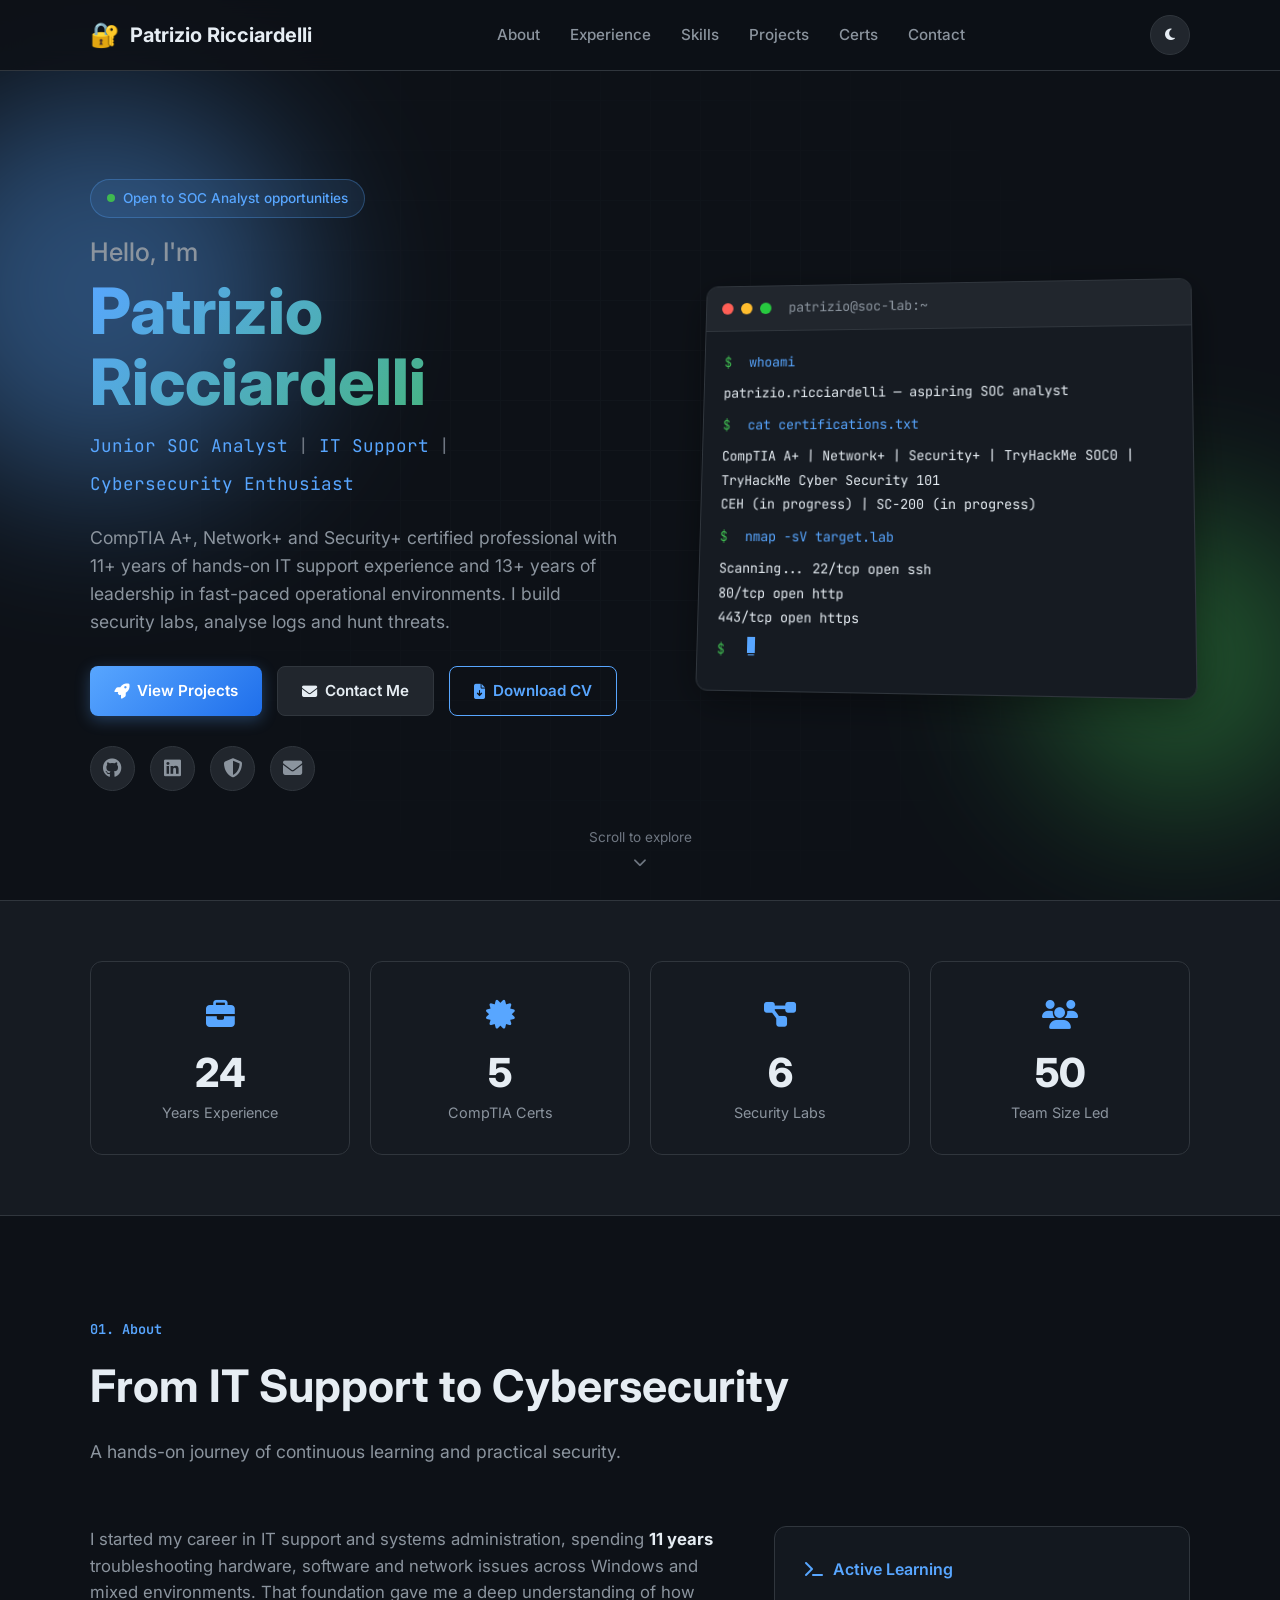
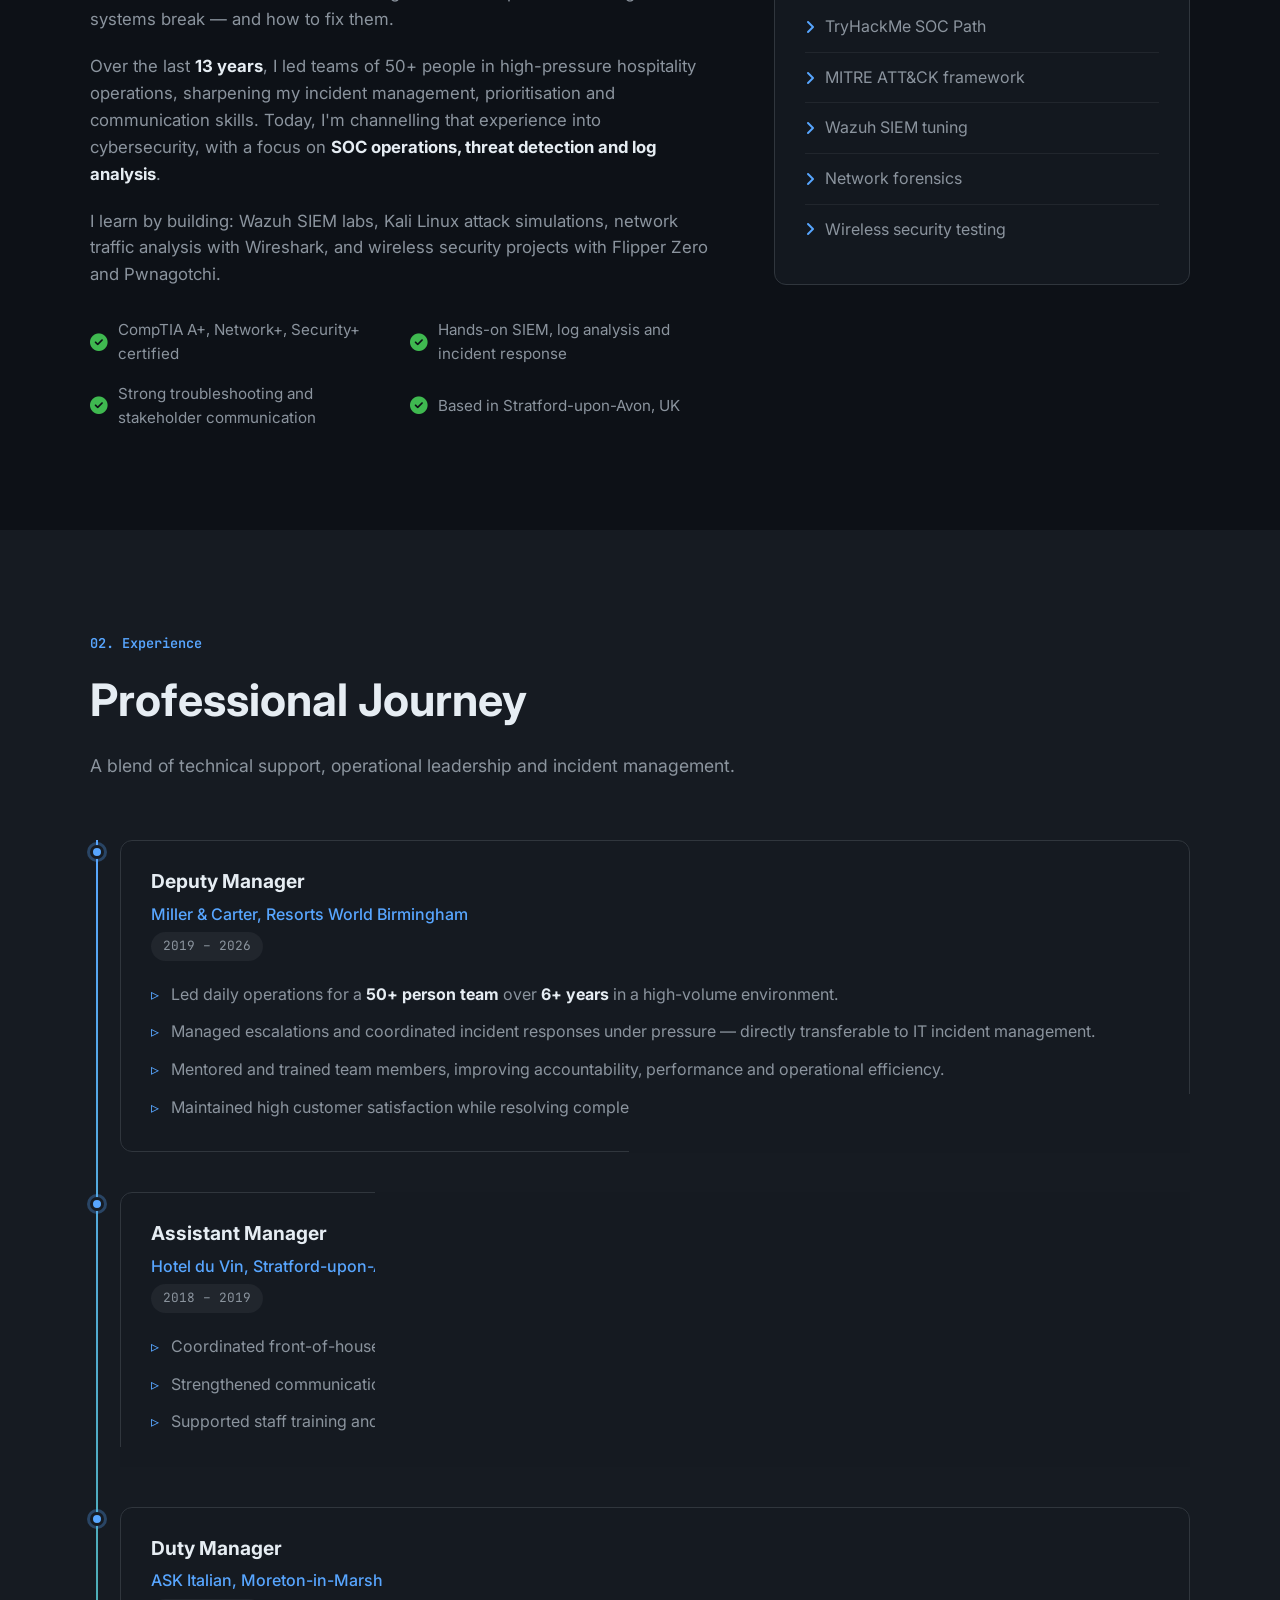
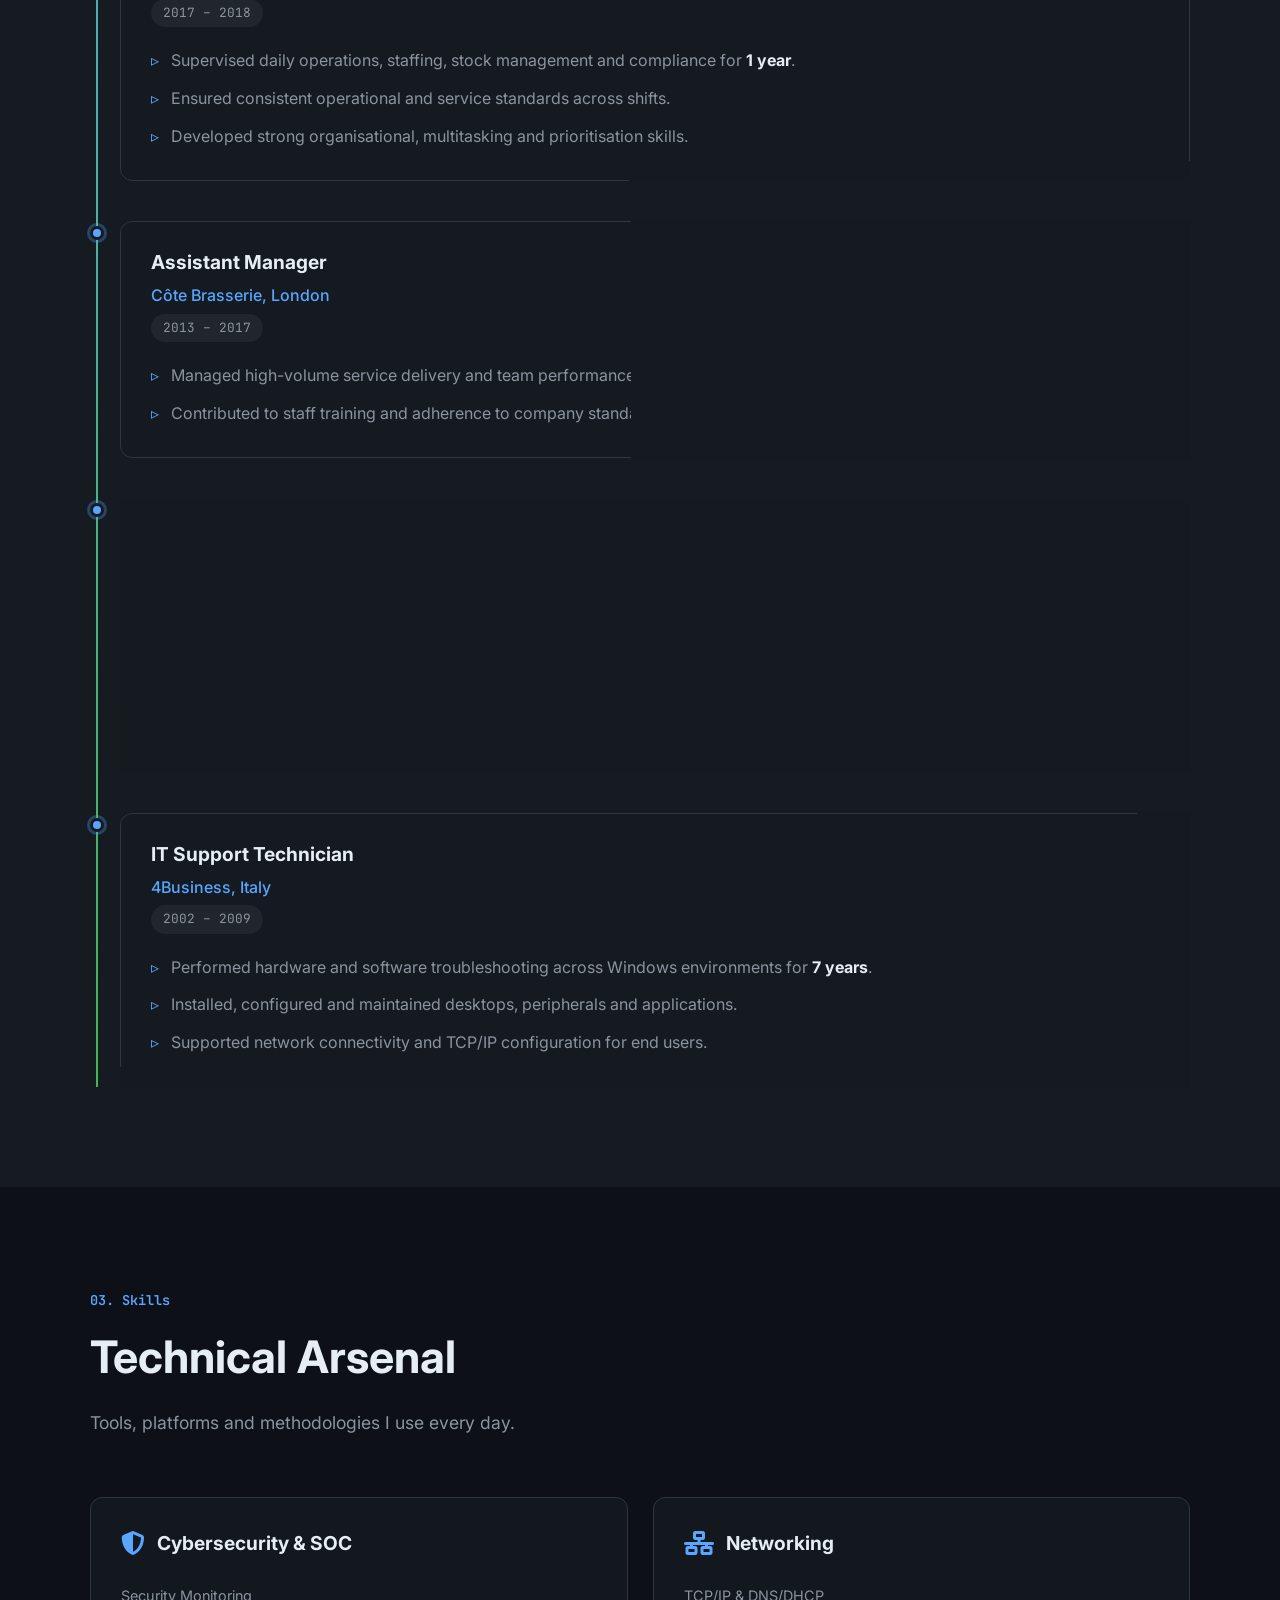
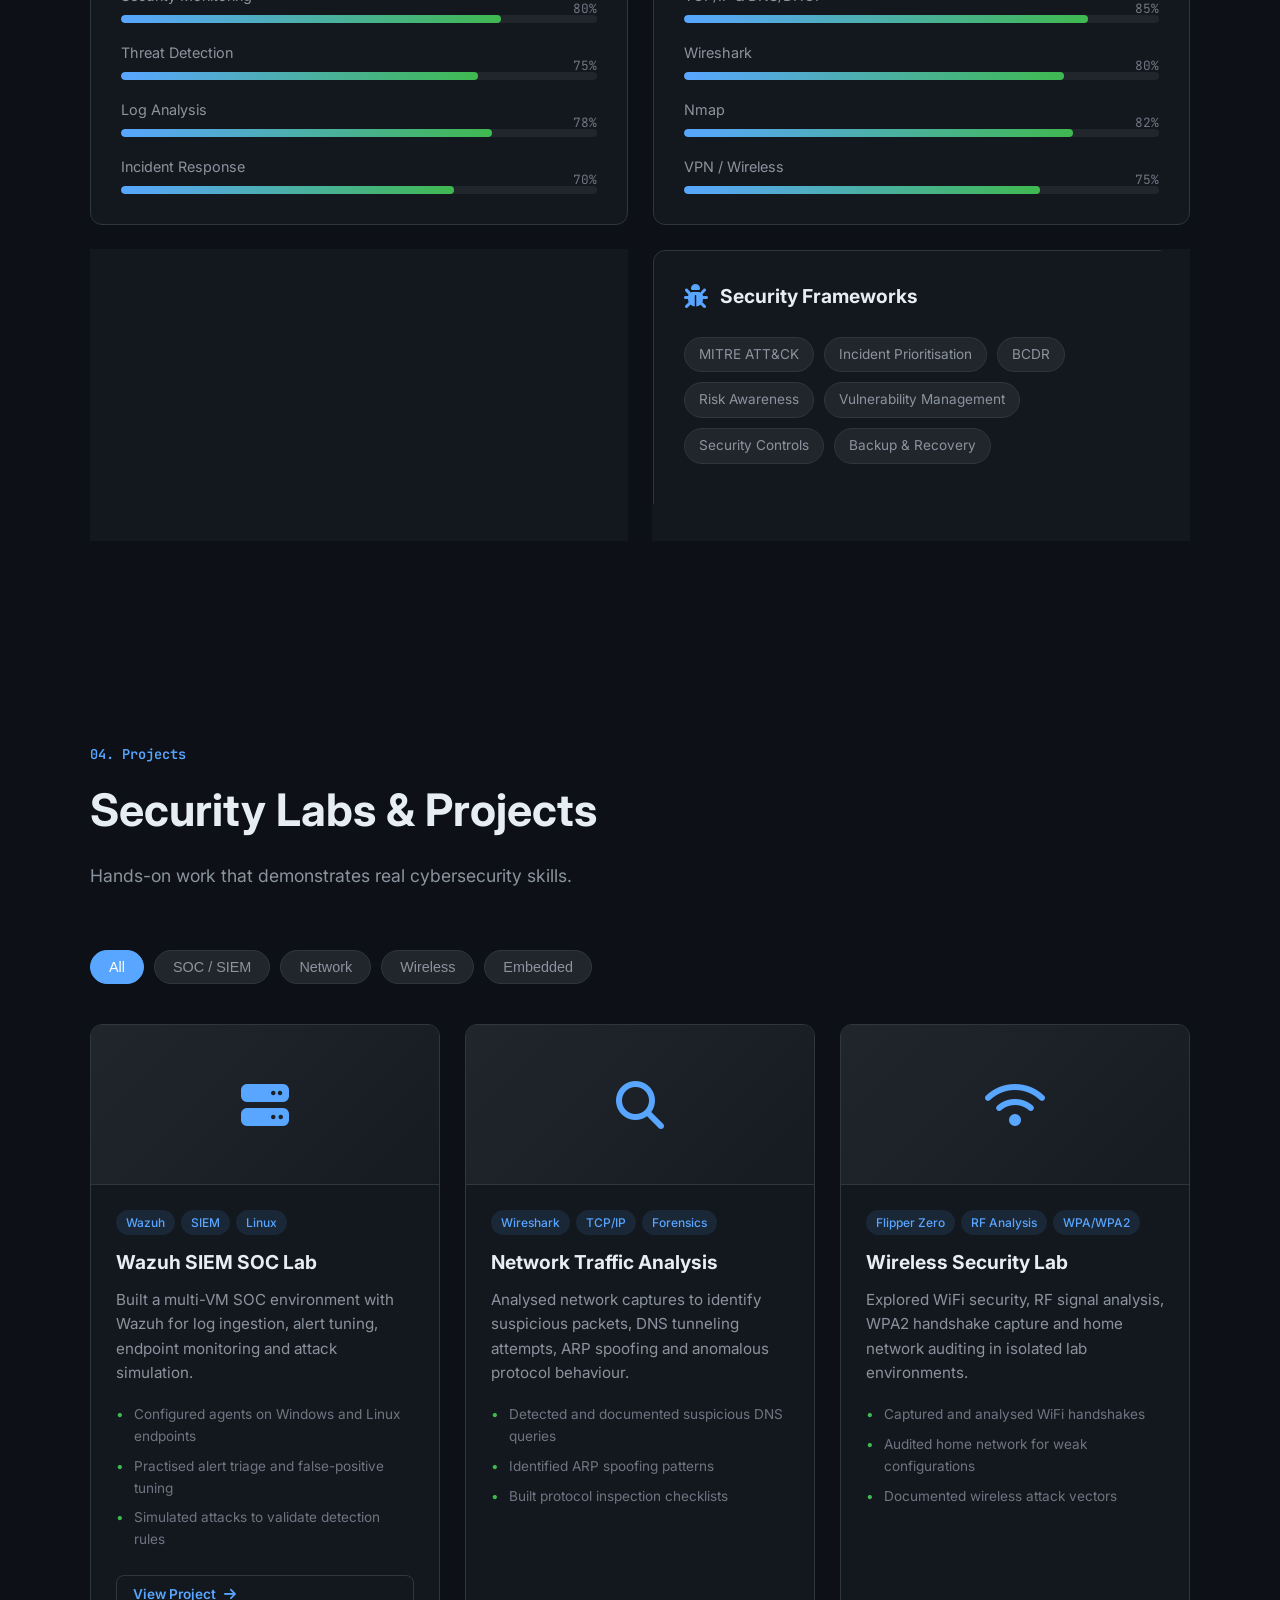
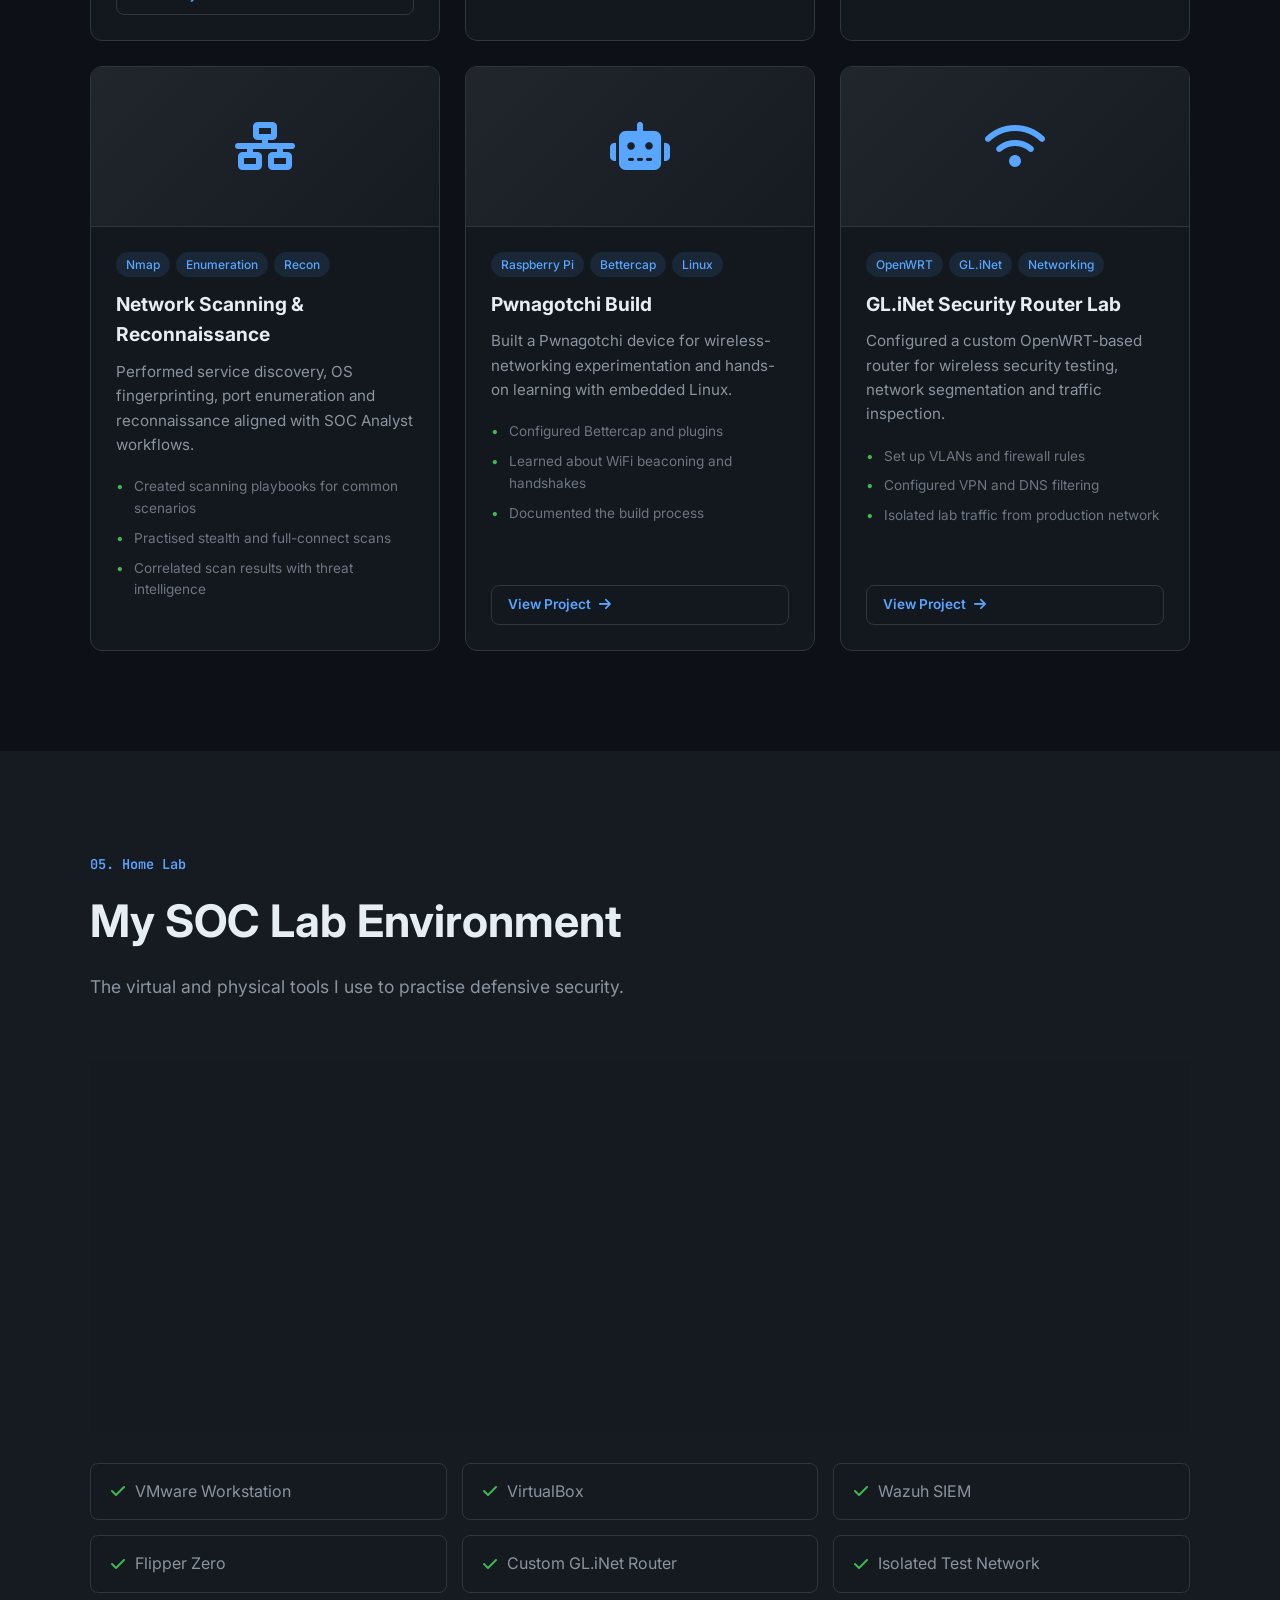
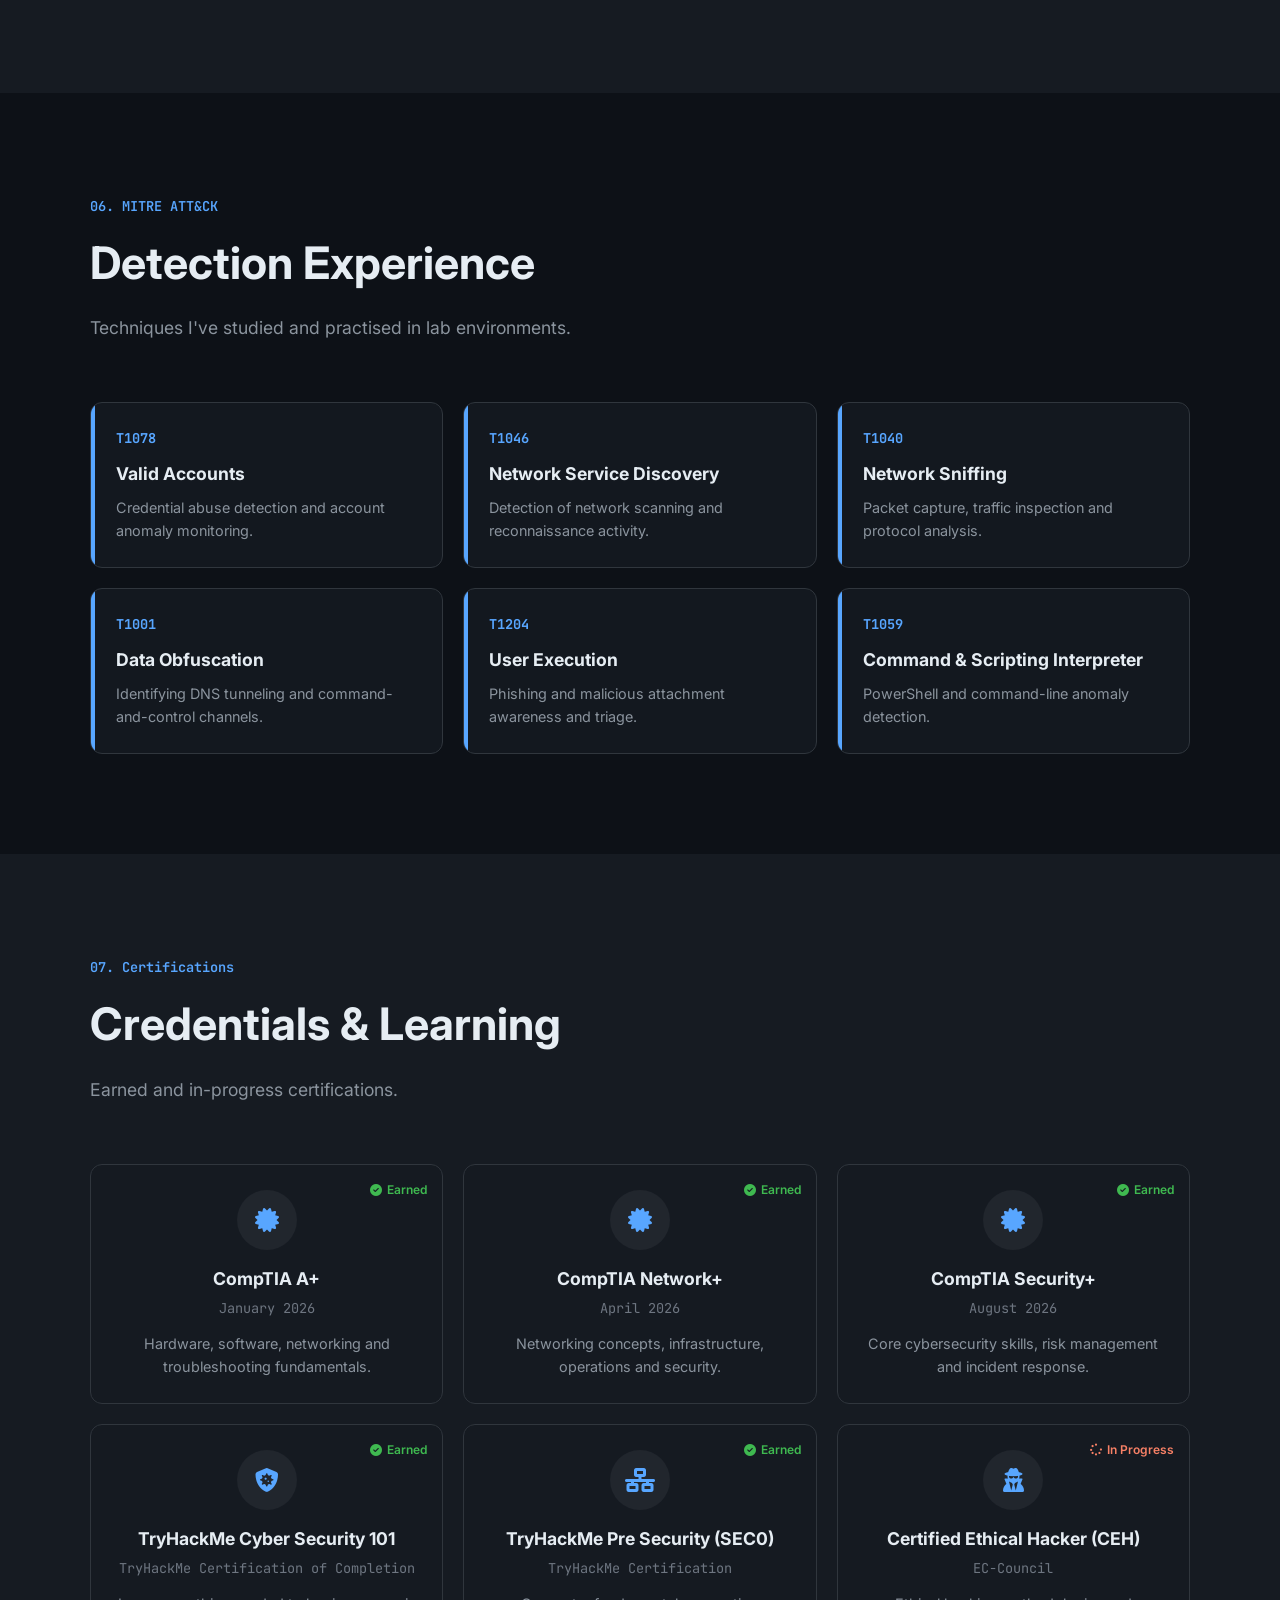
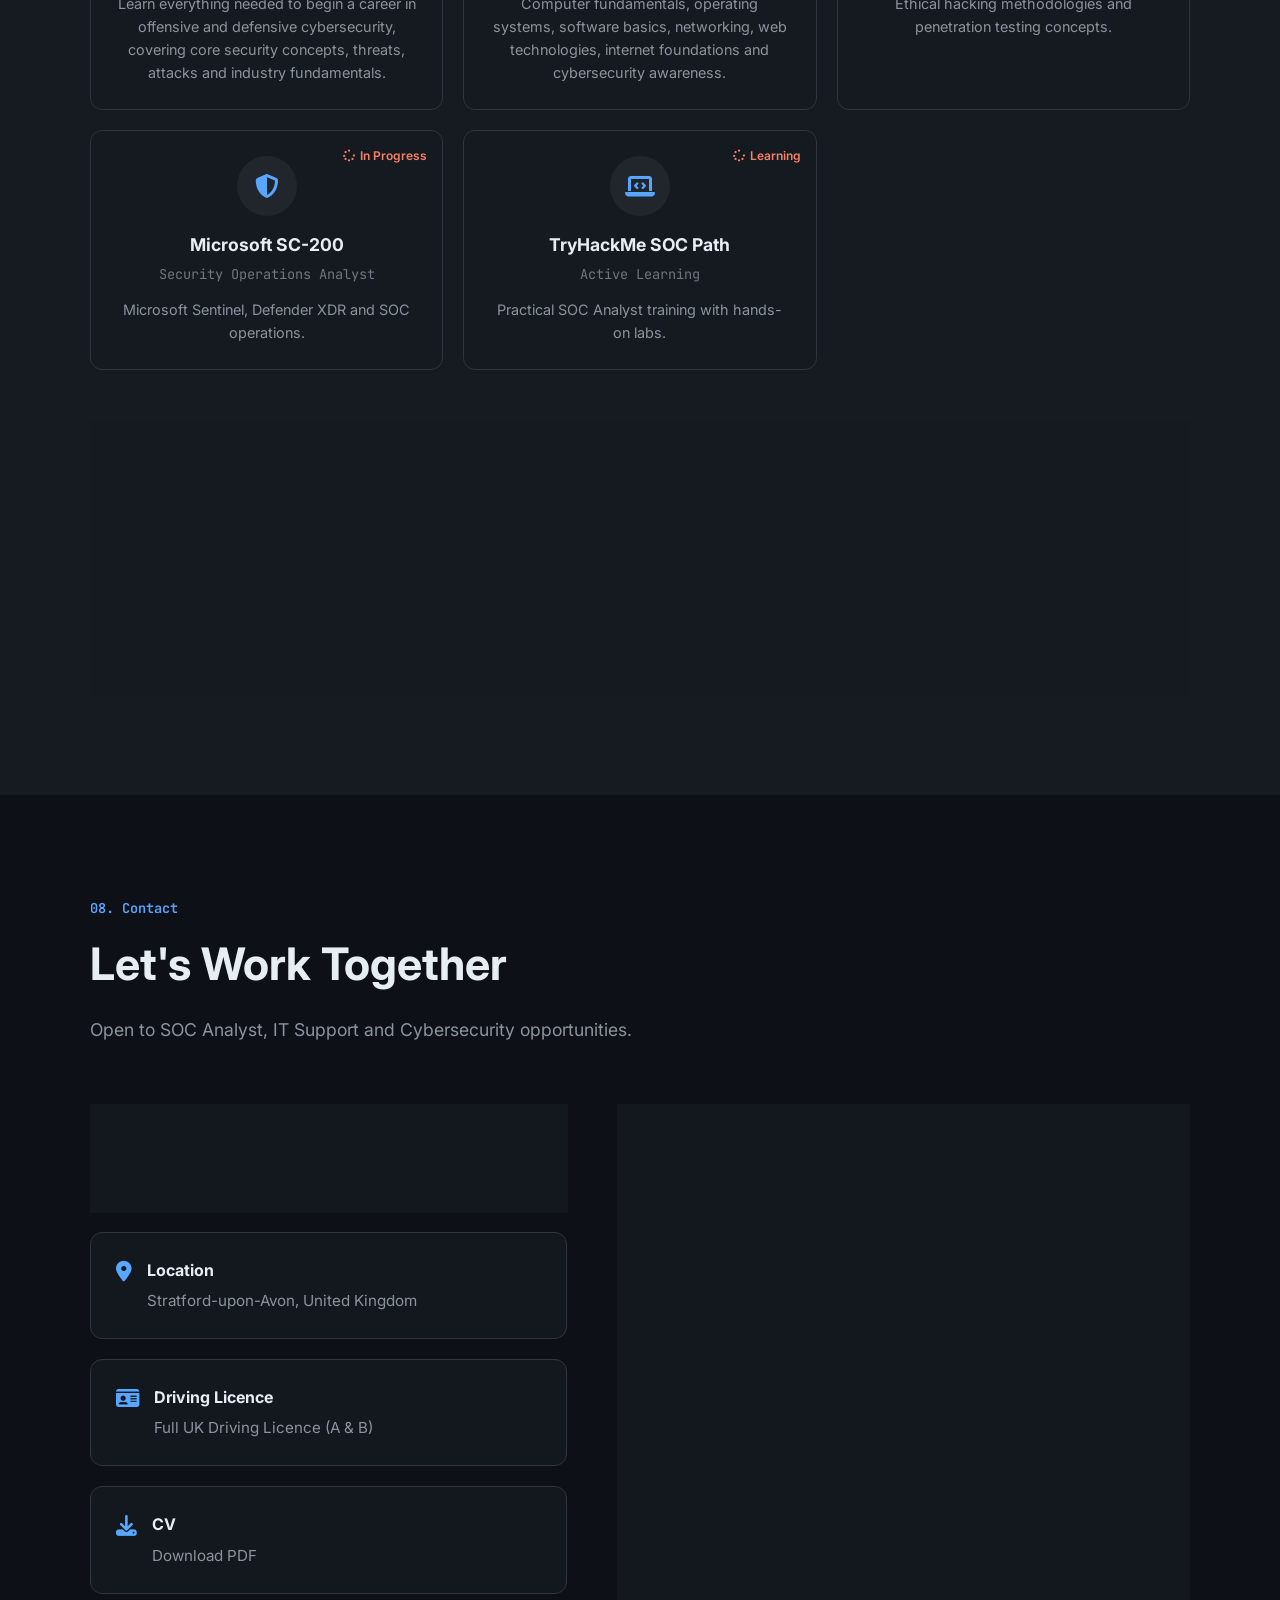
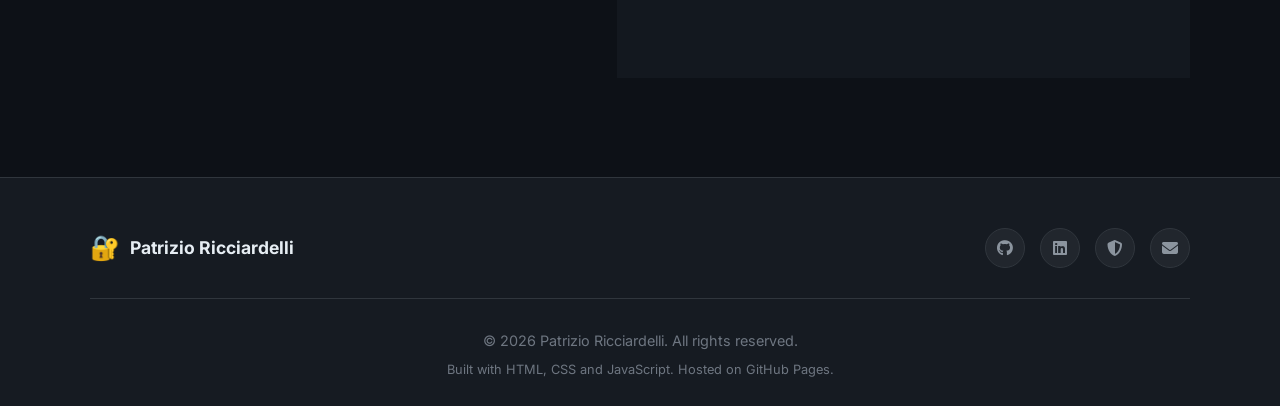
==== commit 256fdcce: "Update fmt.Println message from 'Hello' to 'Goodbye'" ====
--- a/index.html
+++ b/index.html
@@ -814,7 +814,8 @@
             <div class="tryhackme reveal">
                 <h3>TryHackMe Learning </h3>
                 <p>Active cybersecurity training and SOC-focused labs.</p>
-                <img src="https://tryhackme-badges.s3.amazonaws.com/Payrick.png" alt="TryHackMe Badge" class="thm-badge">
+
+assets/7FCBA8C6-63AB-4EC6-A012-1D5C2A919B79.png
                 <a href="https://tryhackme.com/p/Payrick" target="_blank" rel="noopener noreferrer" class="btn btn-secondary">
                     View TryHackMe Profile <i class="fas fa-external-link-alt"></i>
                 </a>
--- a/css/style.css
+++ b/css/style.css
@@ -2273,3 +2273,18 @@
         break-inside: avoid;
     }
 }
+.thm-profile-photo {
+    width: 280px;
+    height: 280px;
+    display: block;
+    margin: 20px auto;
+    border-radius: 50%;
+    object-fit: cover;
+    border: 4px solid #00d4ff;
+    box-shadow: 0 0 25px rgba(0, 212, 255, 0.5);
+    transition: transform 0.3s ease;
+}
+
+.thm-profile-photo:hover {
+    transform: scale(1.05);
+}
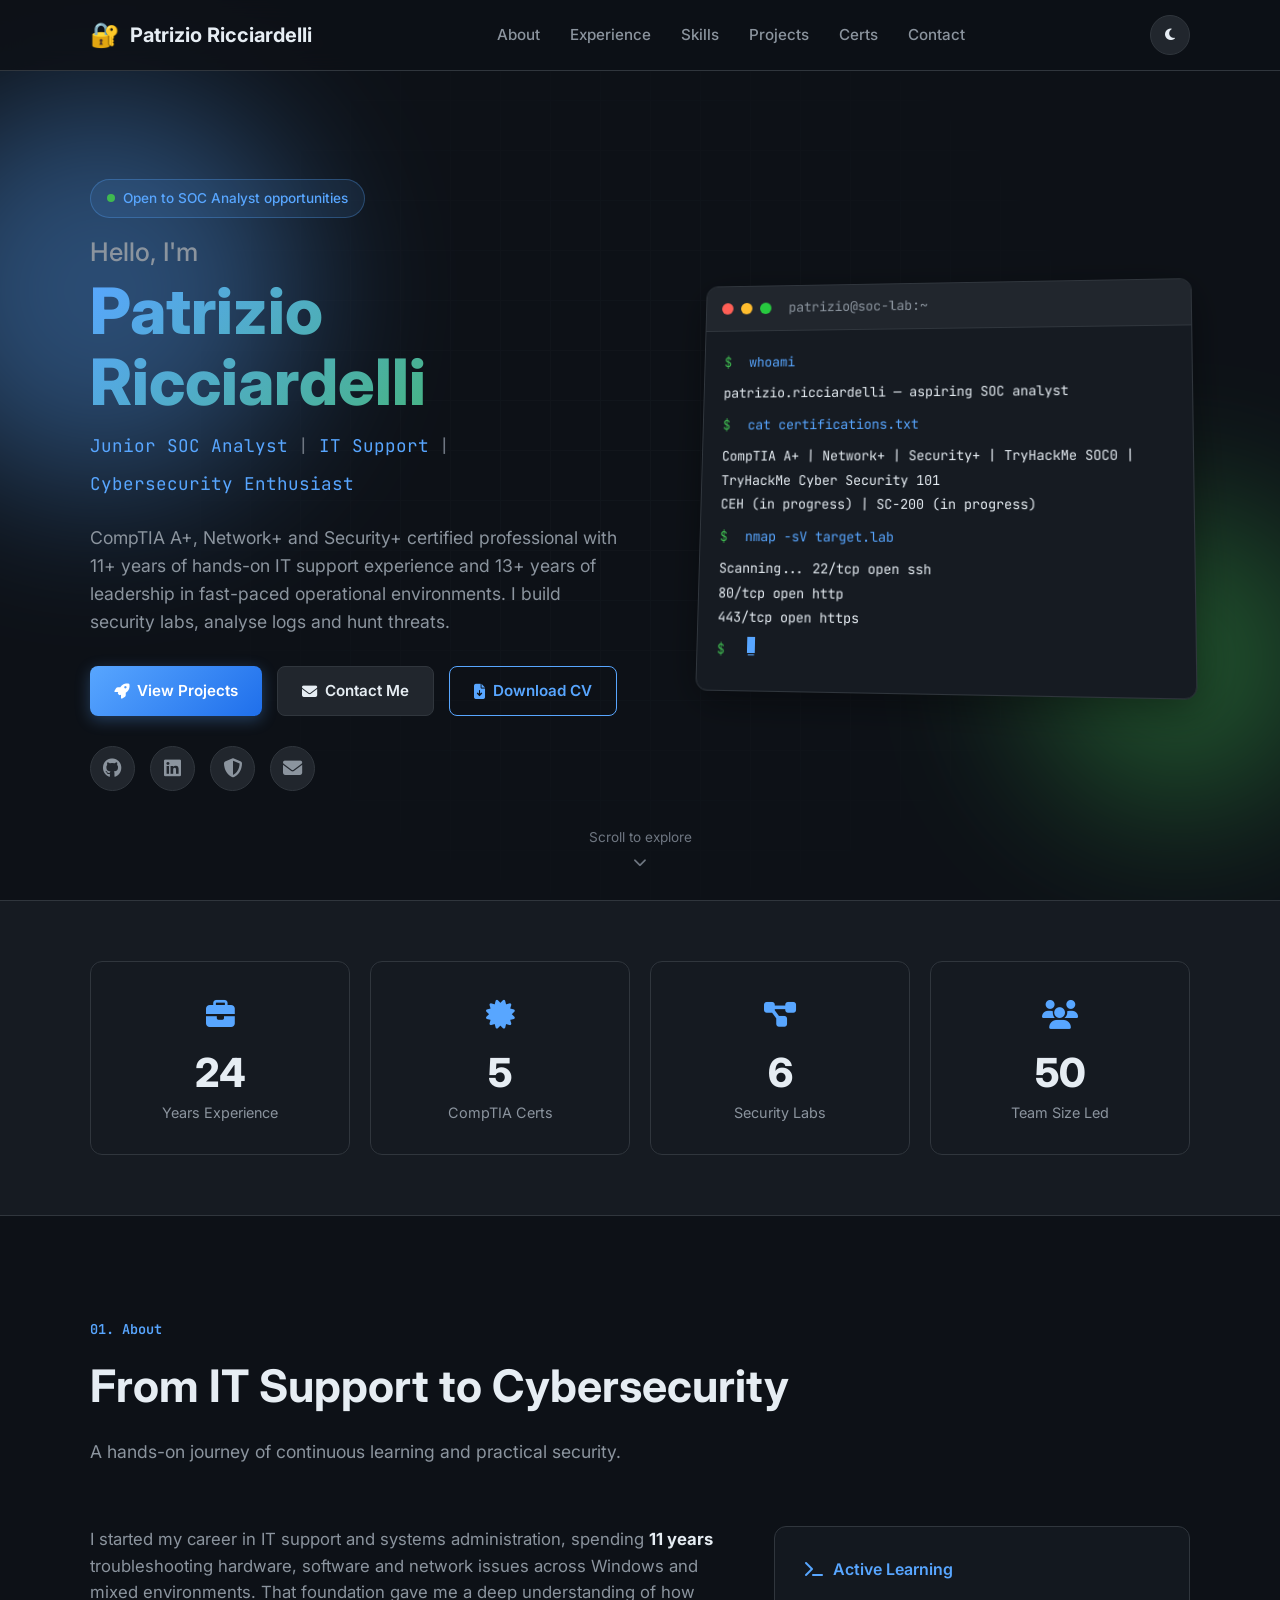
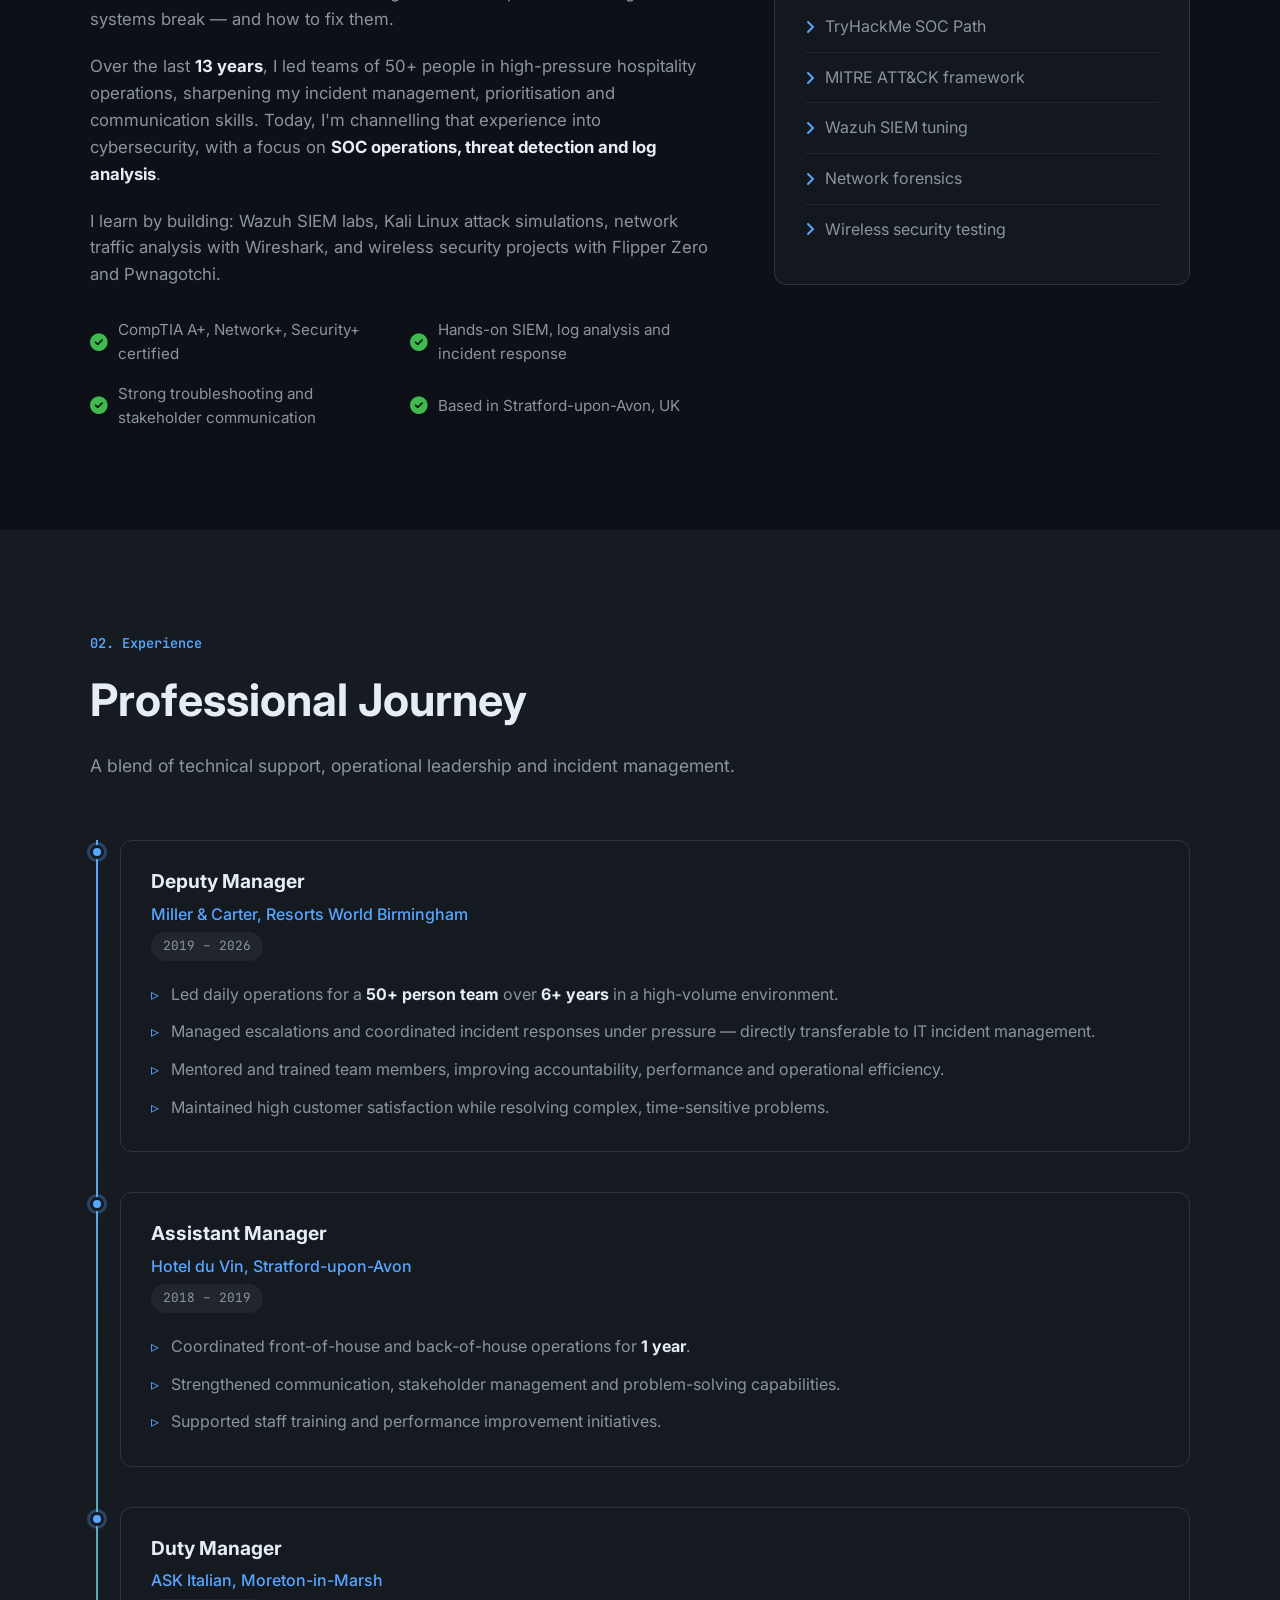
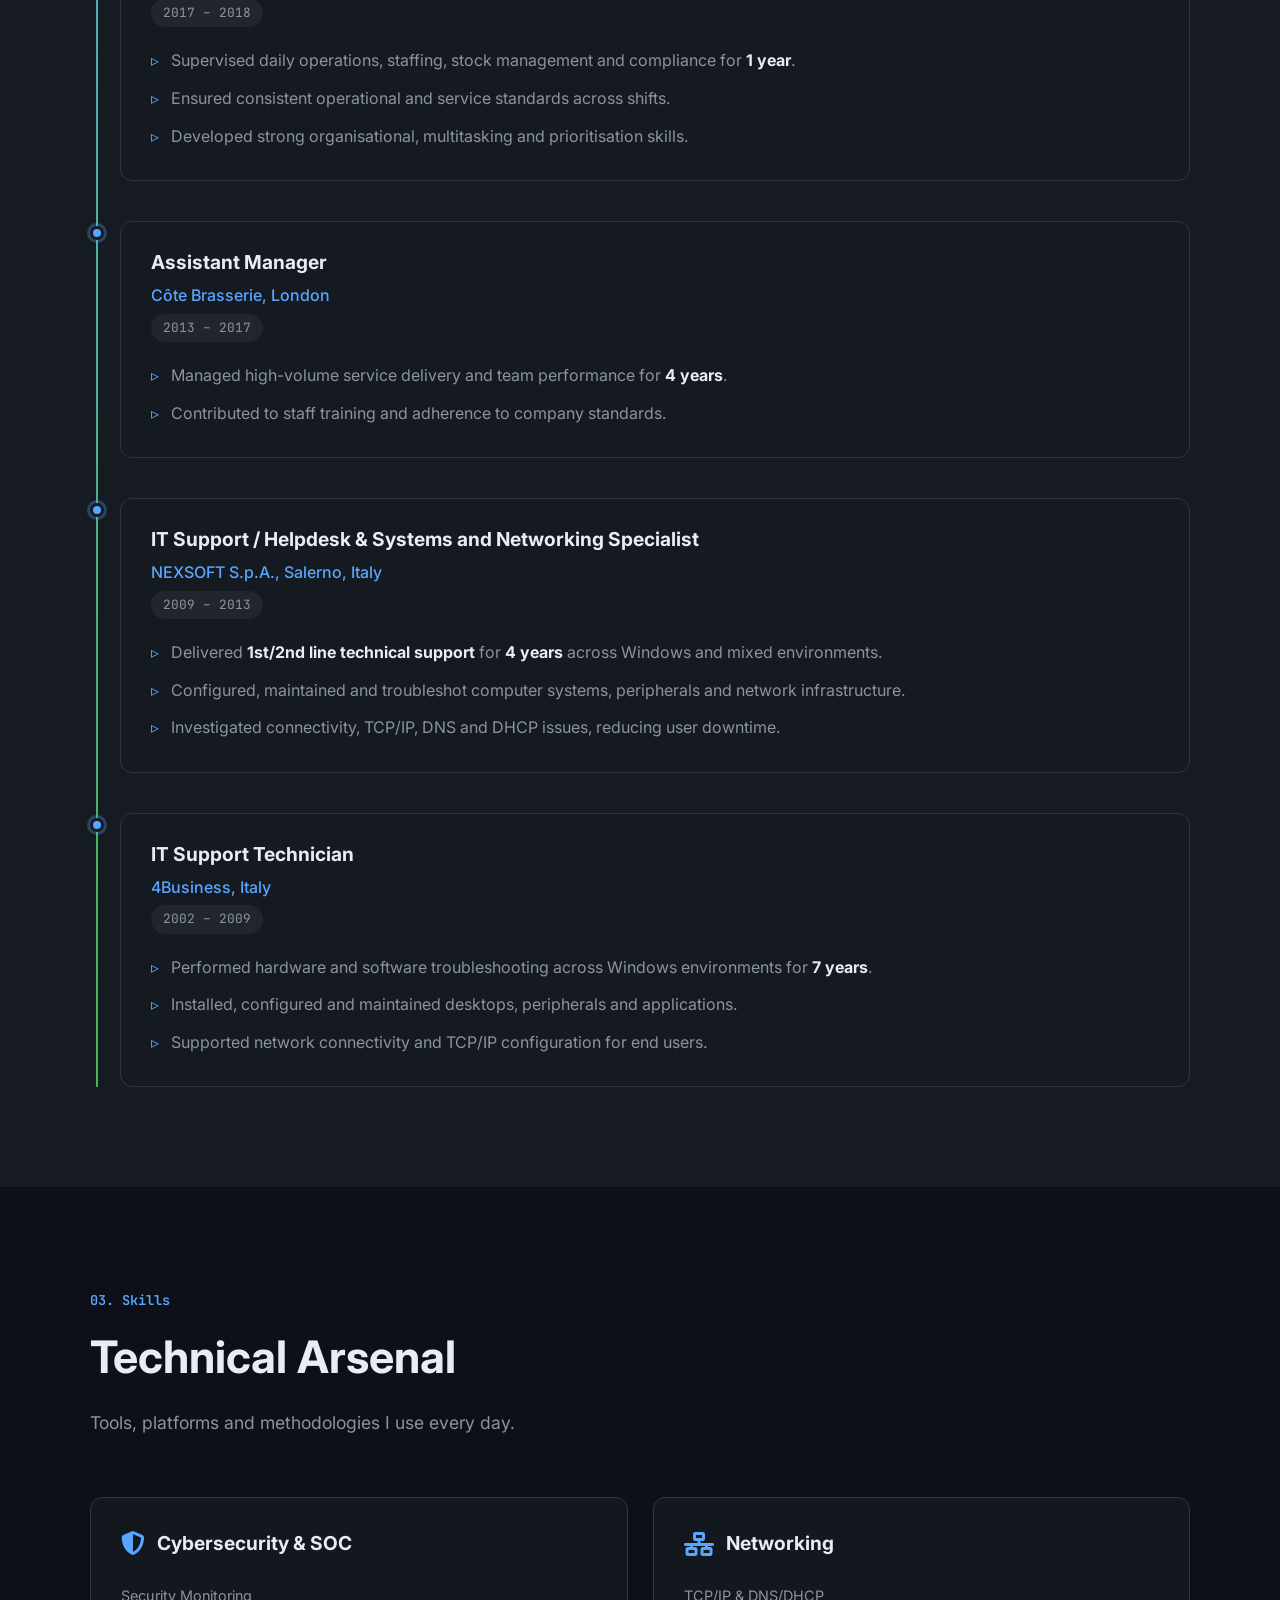
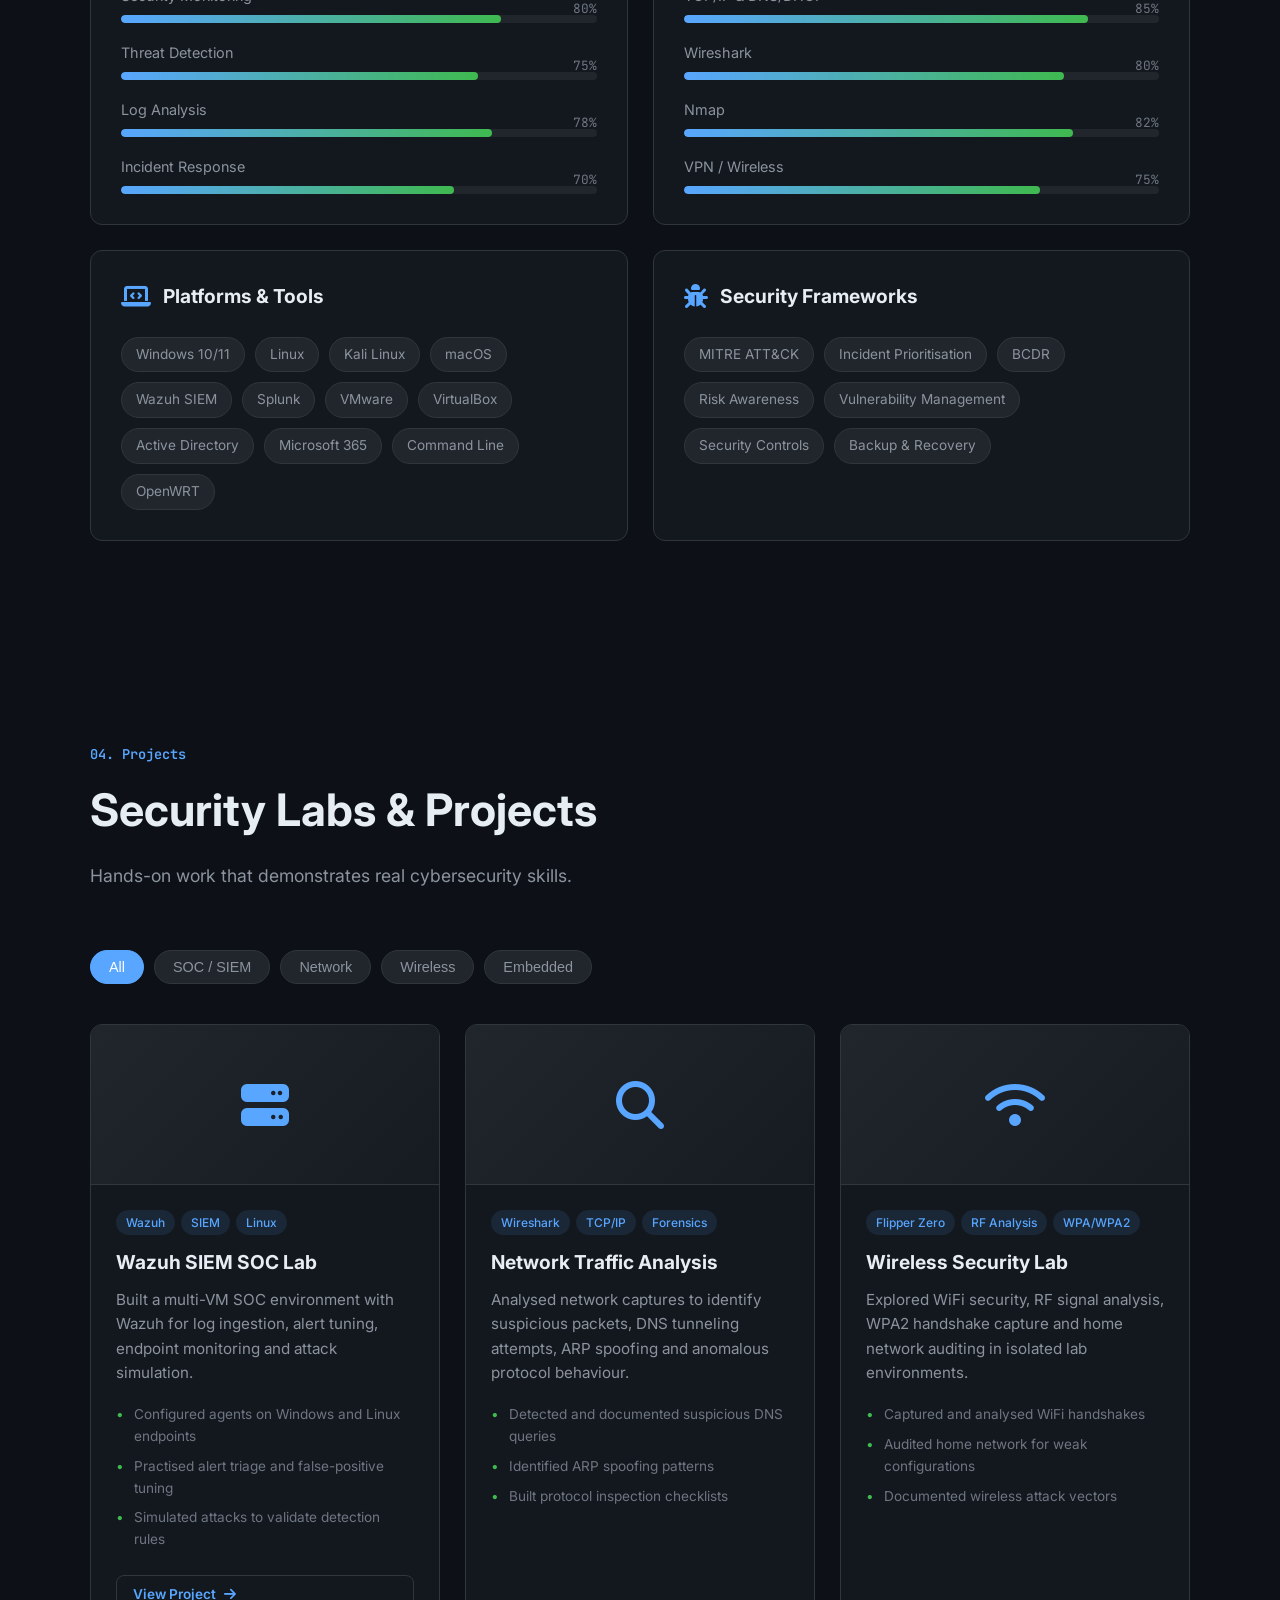
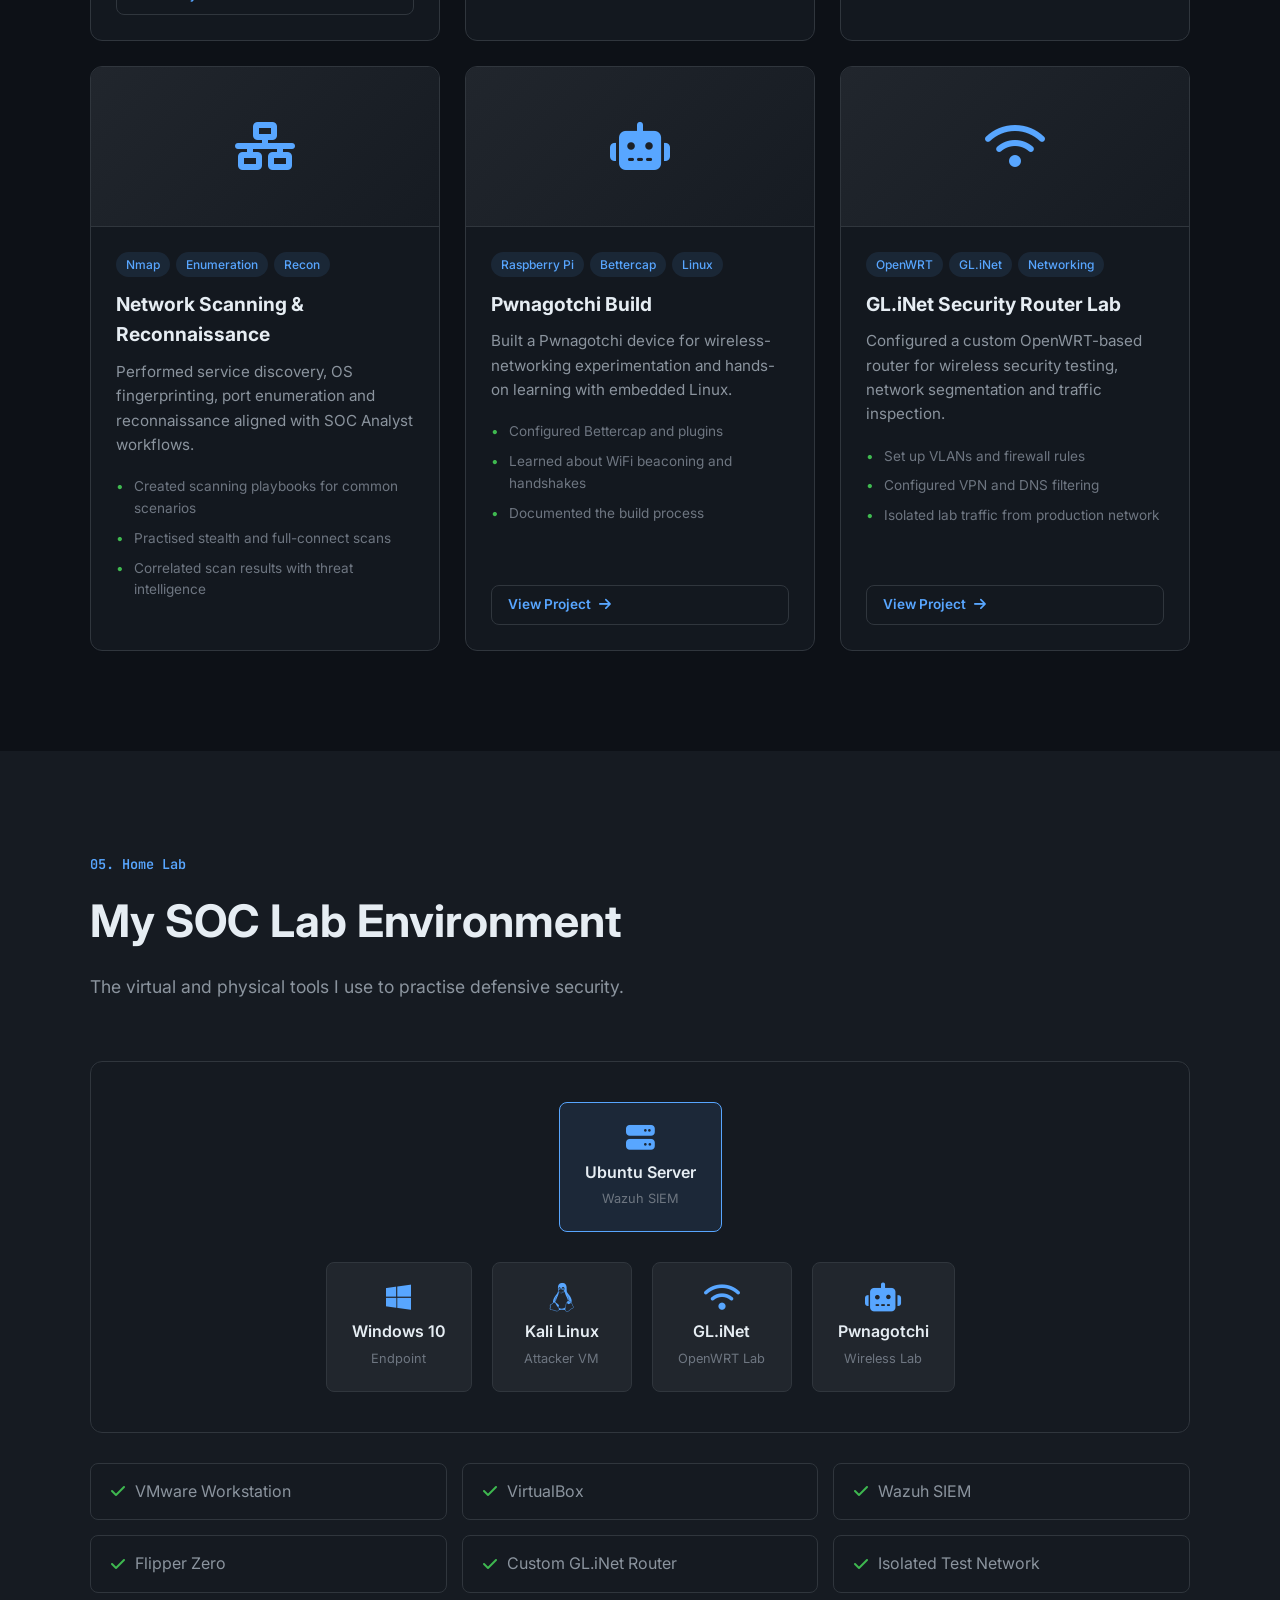
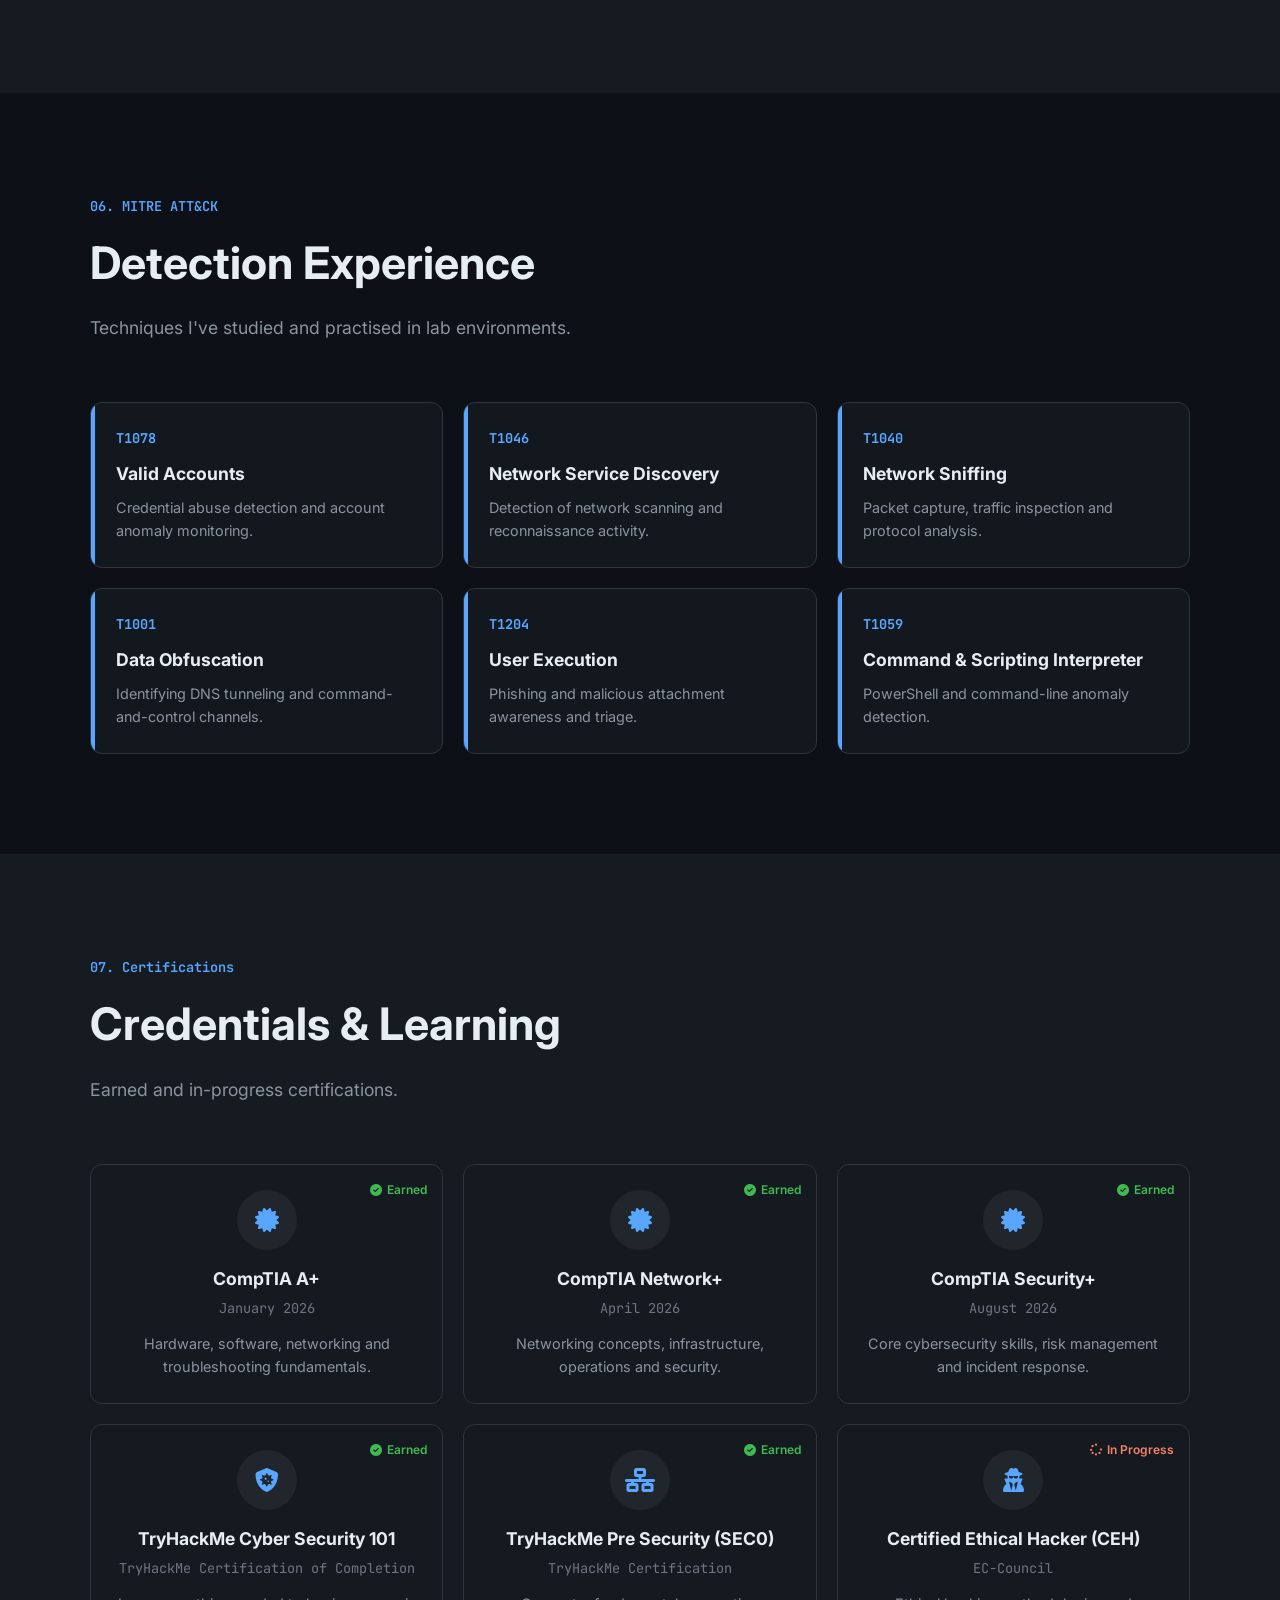
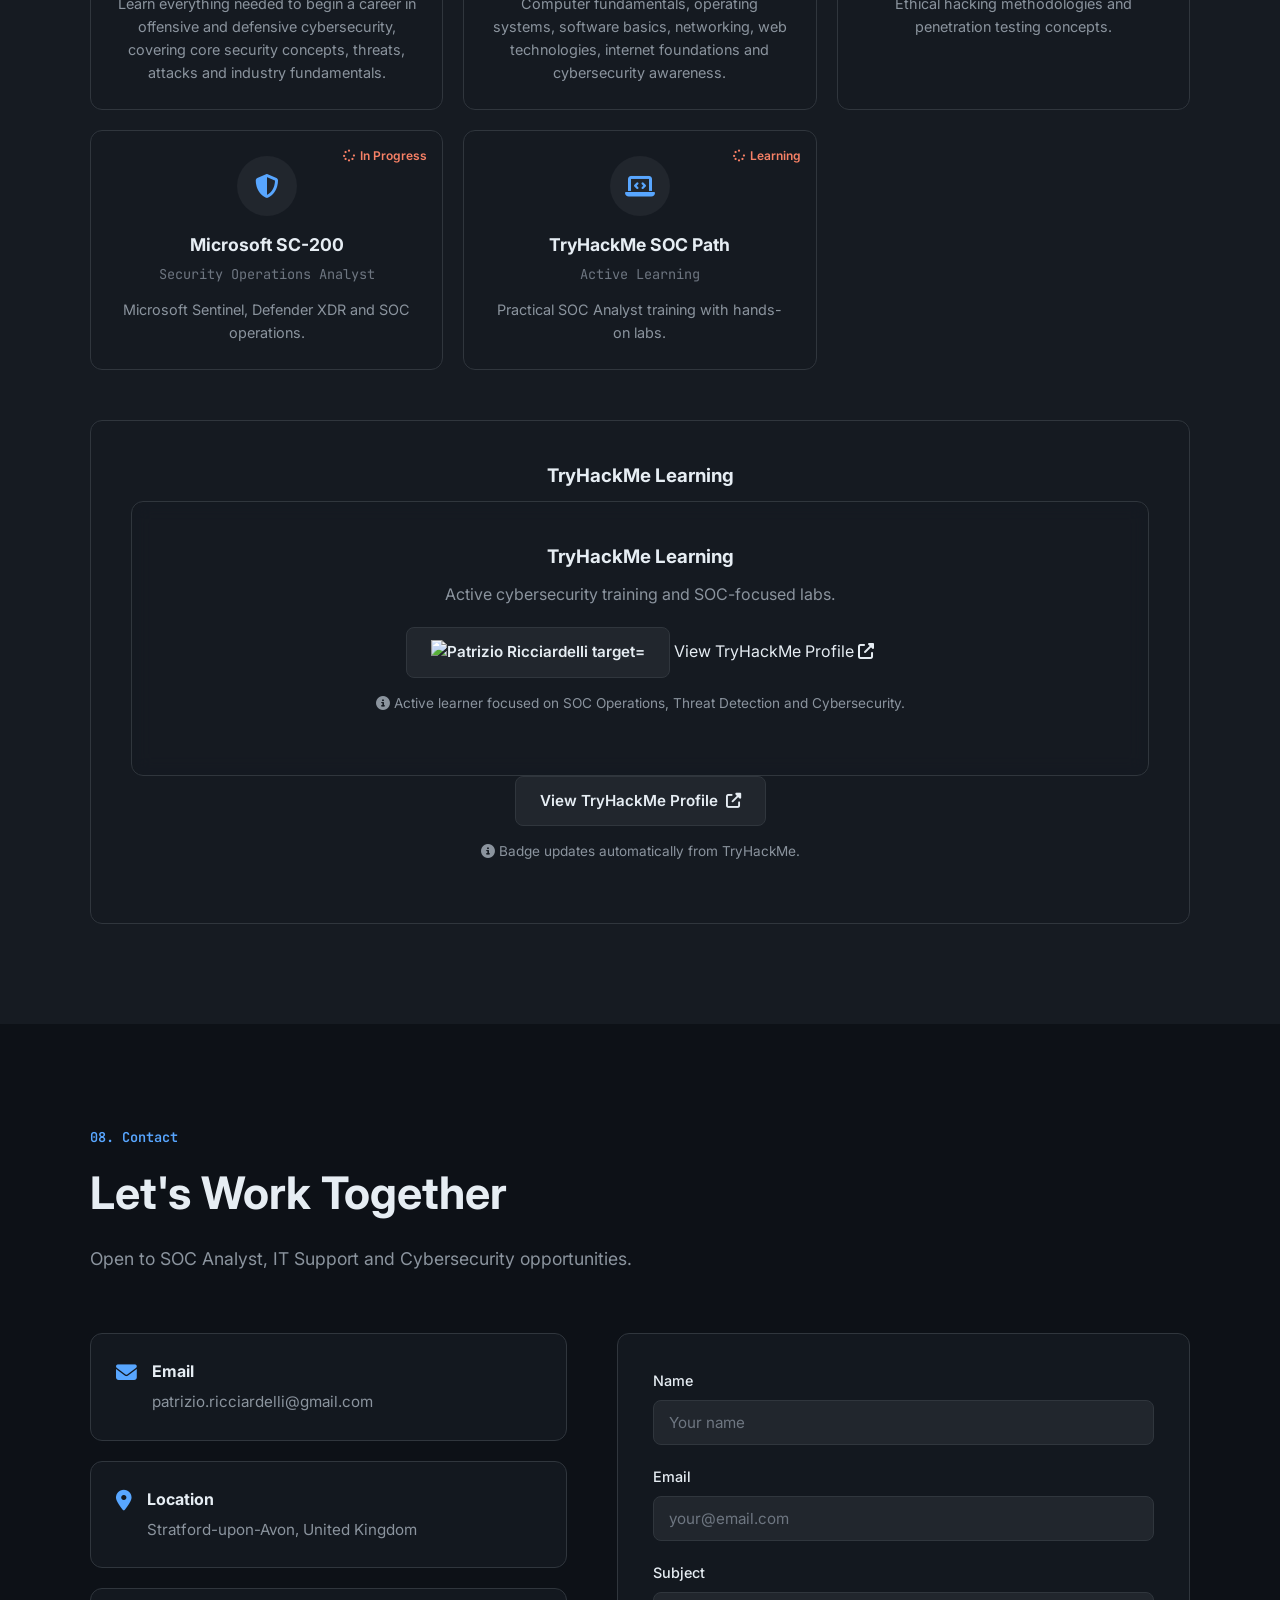
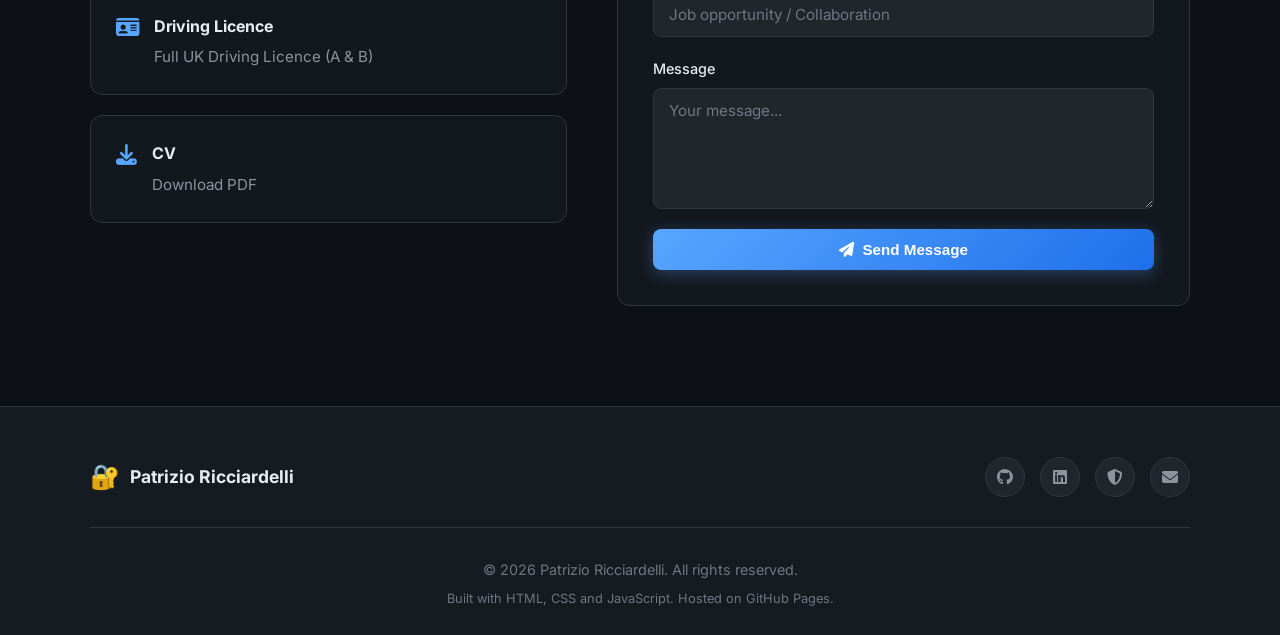
==== commit bb96ccdb: "Update print statement from 'Hello' to 'Goodbye'" ====
--- a/index.html
+++ b/index.html
@@ -813,9 +813,24 @@
             
             <div class="tryhackme reveal">
                 <h3>TryHackMe Learning </h3>
-                <p>Active cybersecurity training and SOC-focused labs.</p>
-
-assets/7FCBA8C6-63AB-4EC6-A012-1D5C2A919B79.png
+               <div class="tryhackme reveal">
+    <h3>TryHackMe Learning</h3>
+
+    <p>Active cybersecurity training and SOC-focused labs.</p>
+
+    <img src="assets/7FCBA8C6-63AB-4EC6-A012-1D5C2A919B79.png"
+         alt="Patrizio Ricciardelli        target="_blank"
+       rel="noopener noreferrer"
+       class="btn btn-secondary">
+        View TryHackMe Profile
+        <i class="fas fa-external-link-alt"></i>
+    </a>
+
+    <p class="note">
+        <i class="fas fa-info-circle"></i>
+        Active learner focused on SOC Operations, Threat Detection and Cybersecurity.
+    </p>
+</div>
                 <a href="https://tryhackme.com/p/Payrick" target="_blank" rel="noopener noreferrer" class="btn btn-secondary">
                     View TryHackMe Profile <i class="fas fa-external-link-alt"></i>
                 </a>
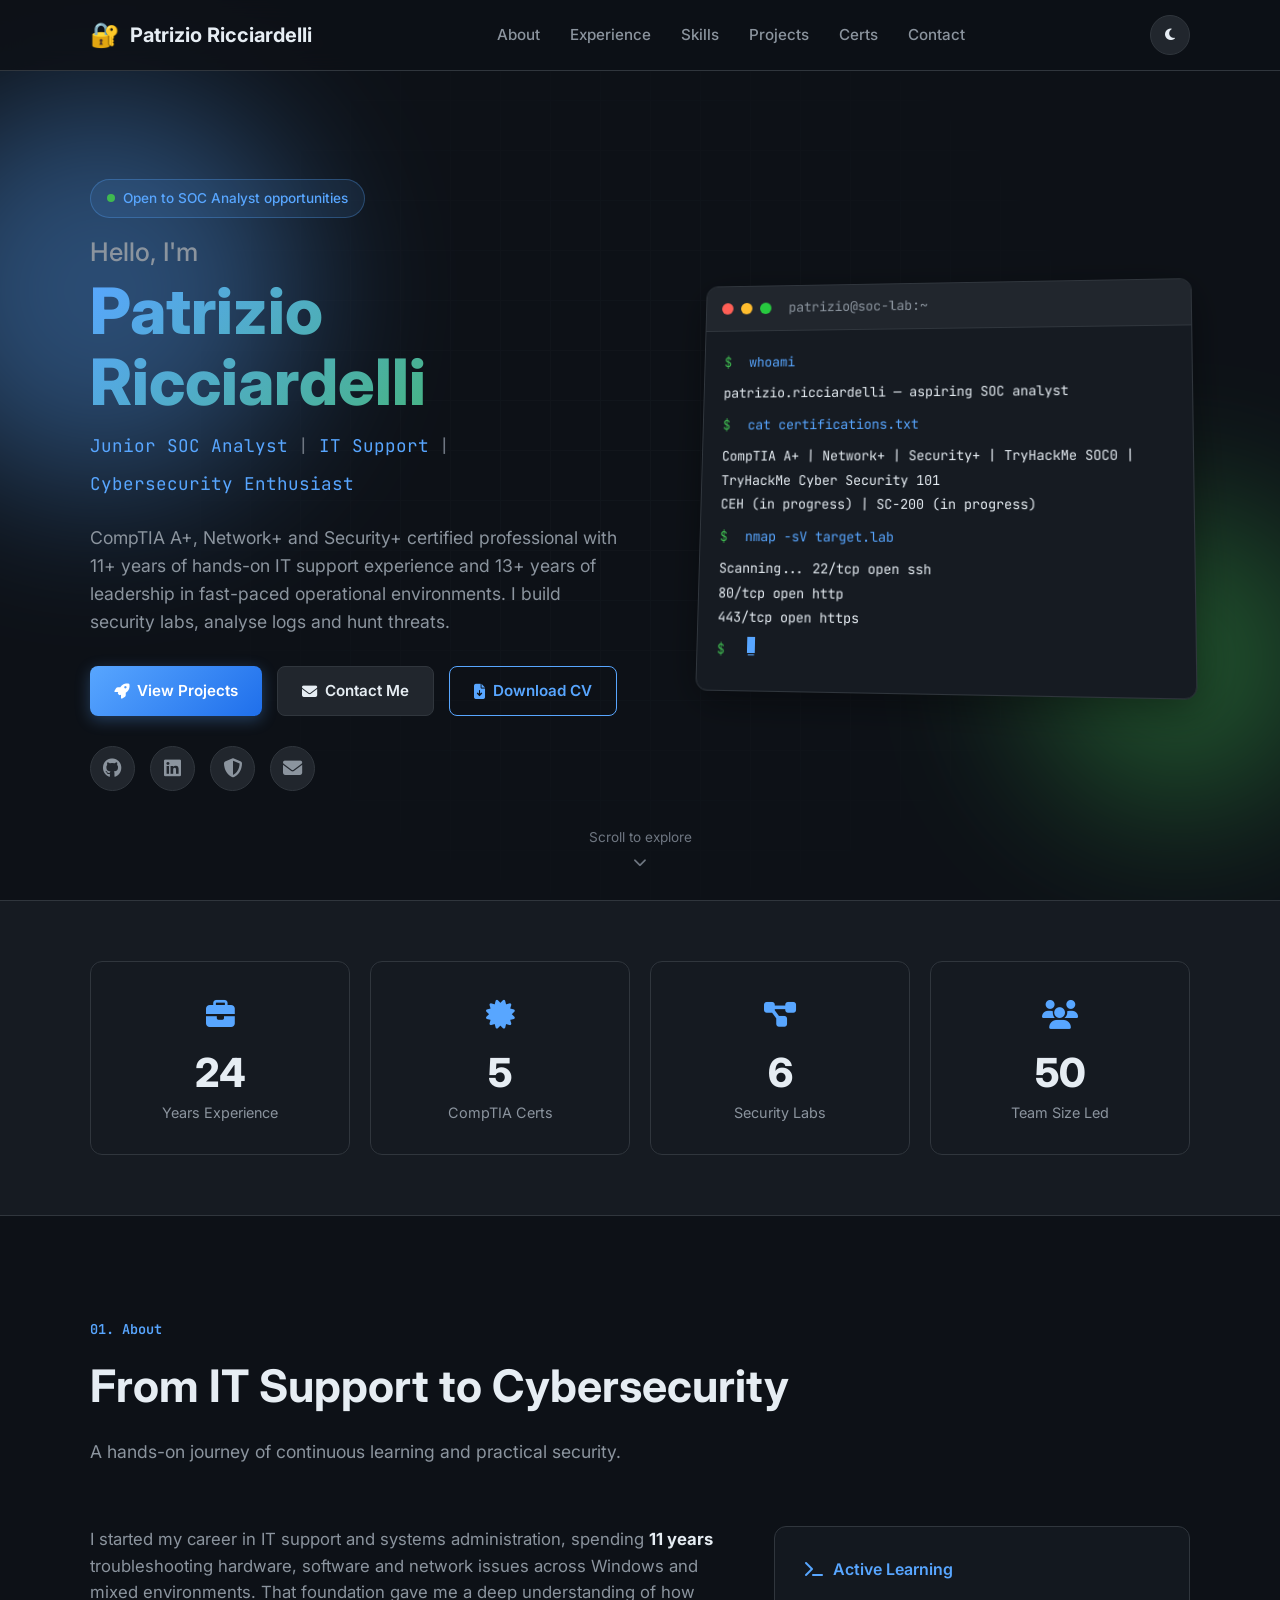
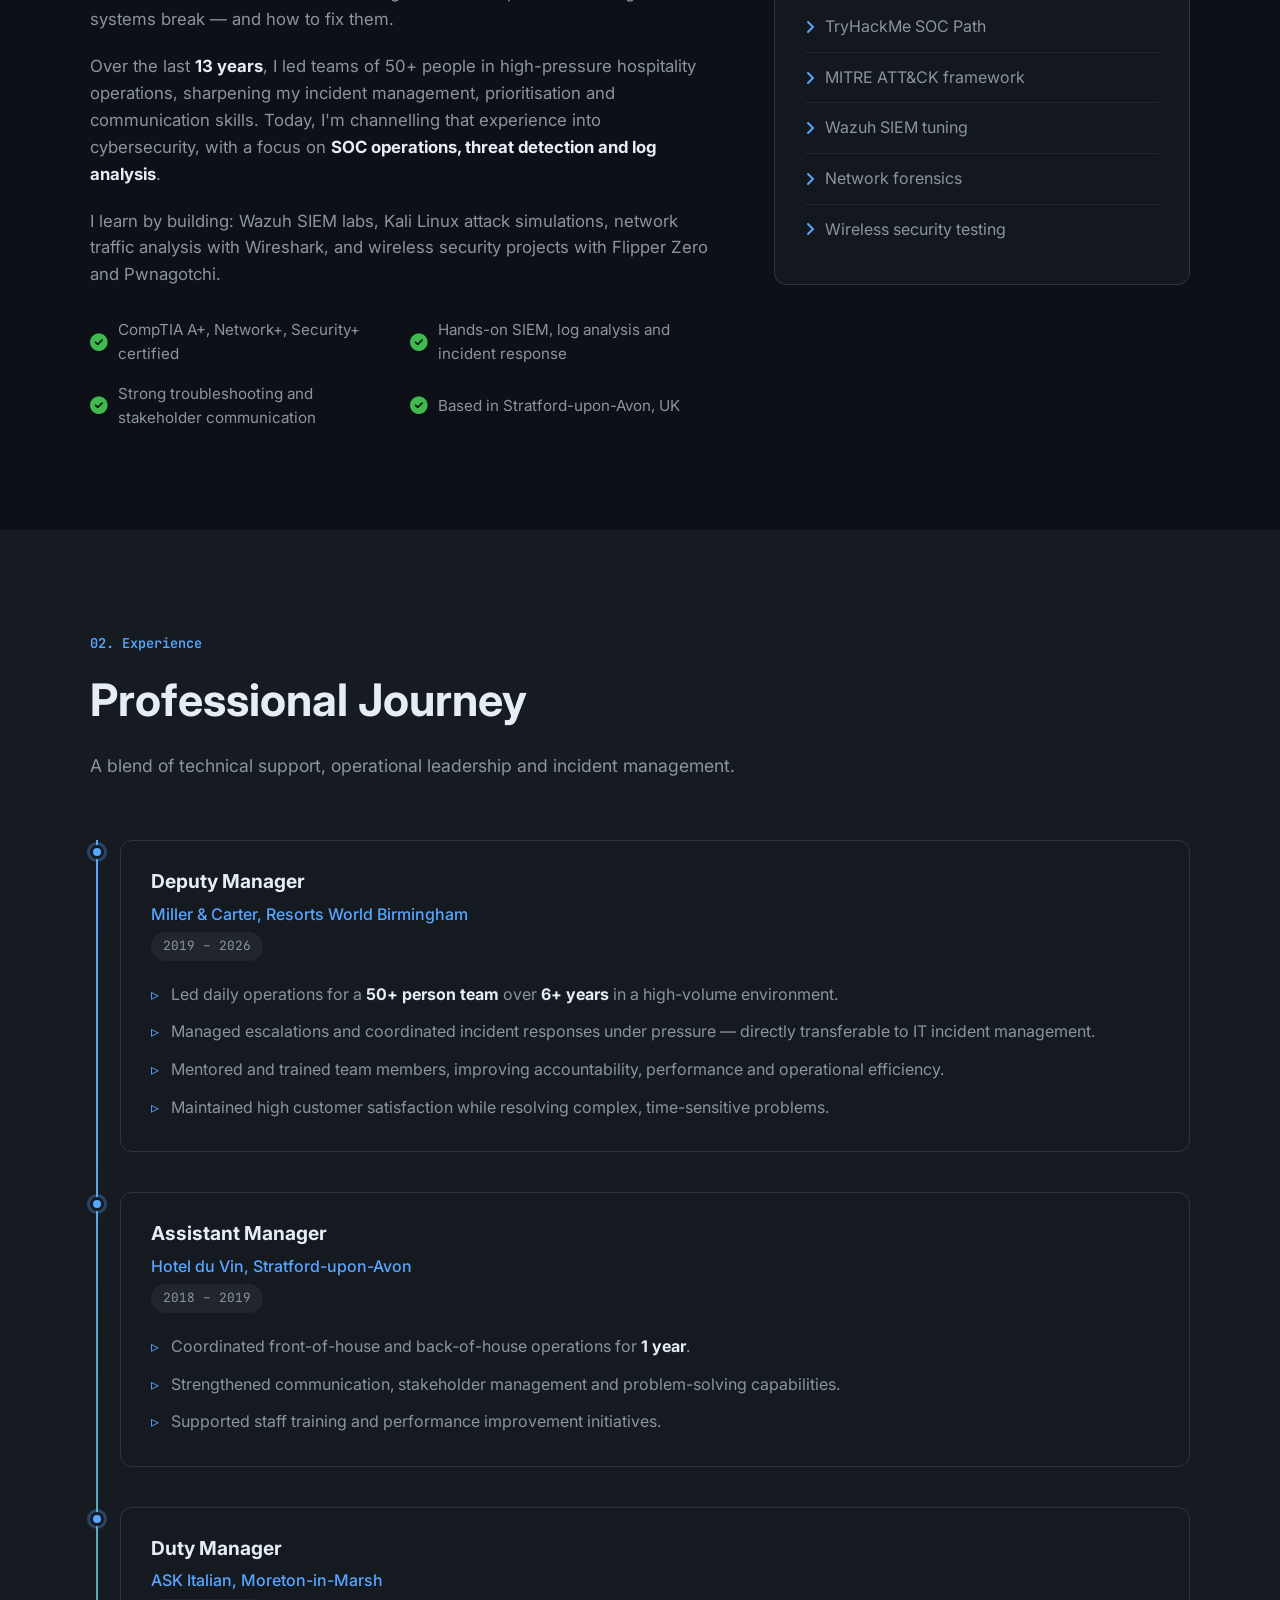
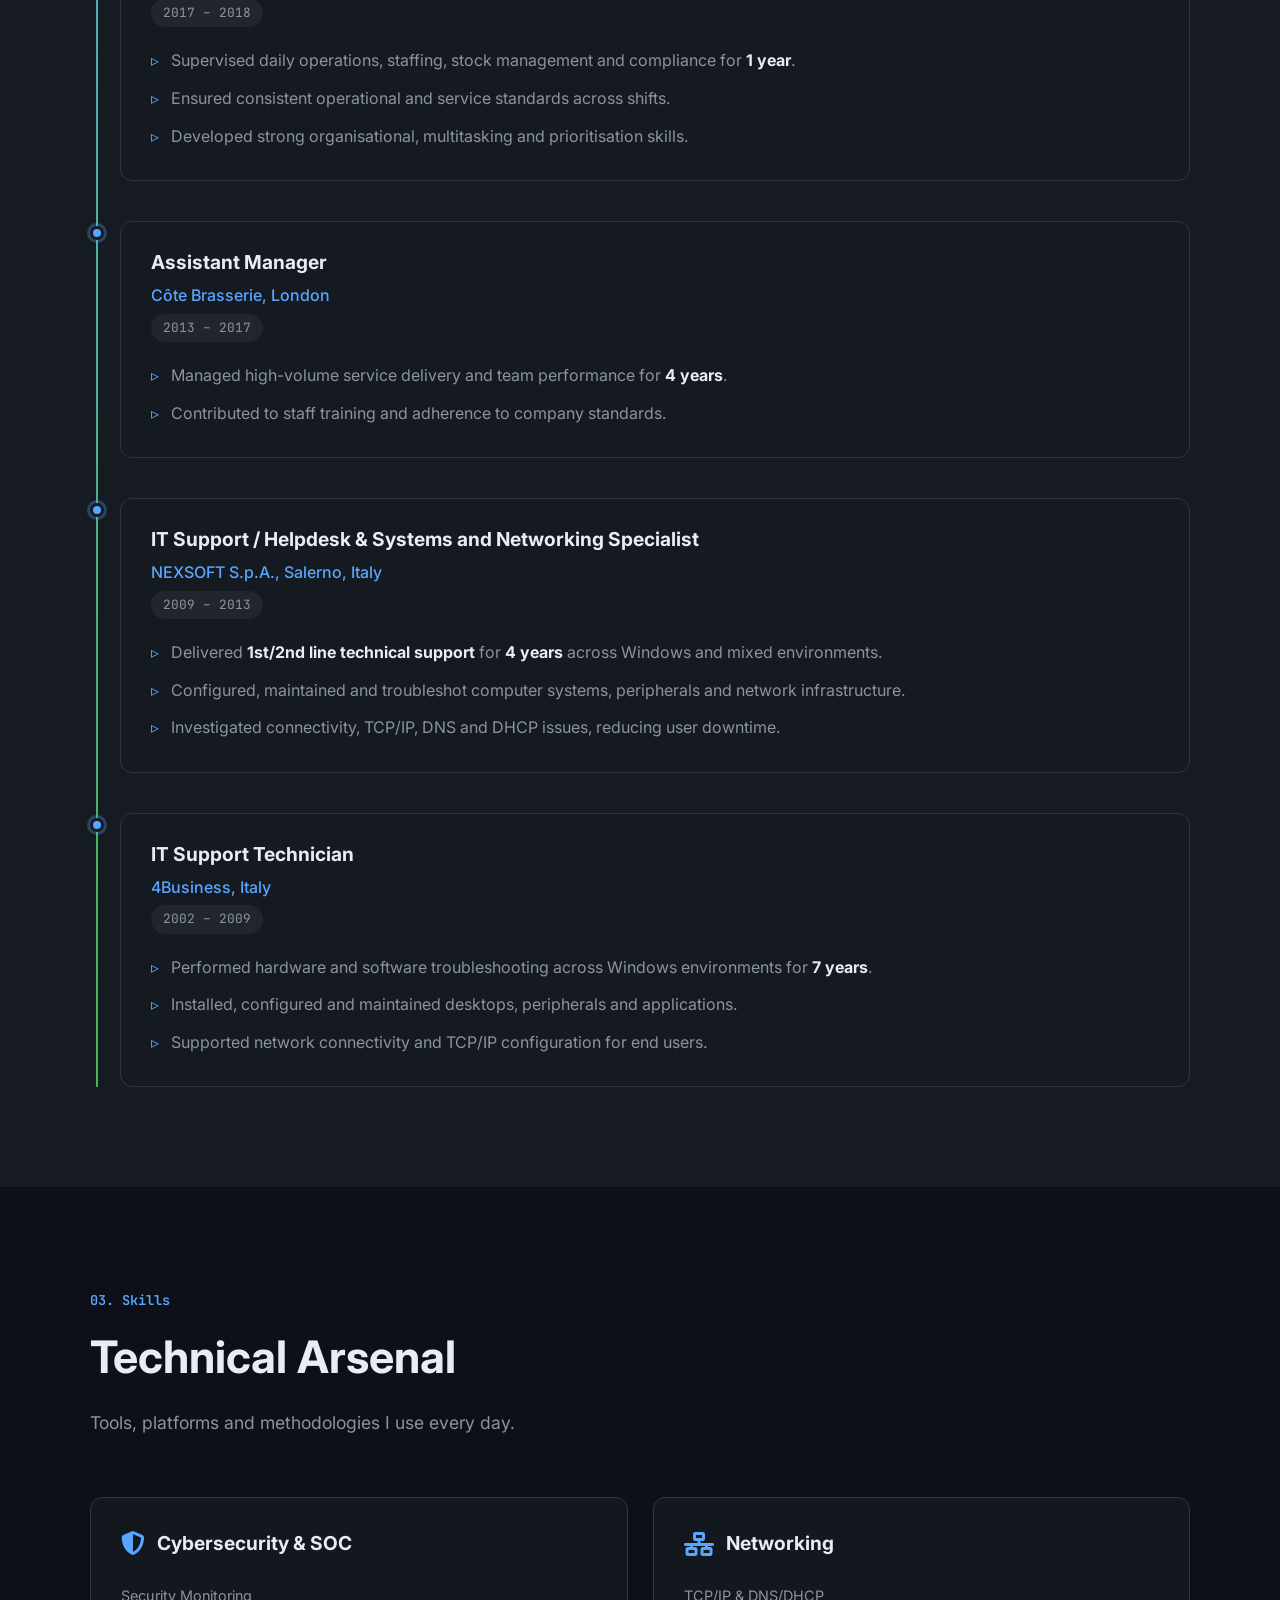
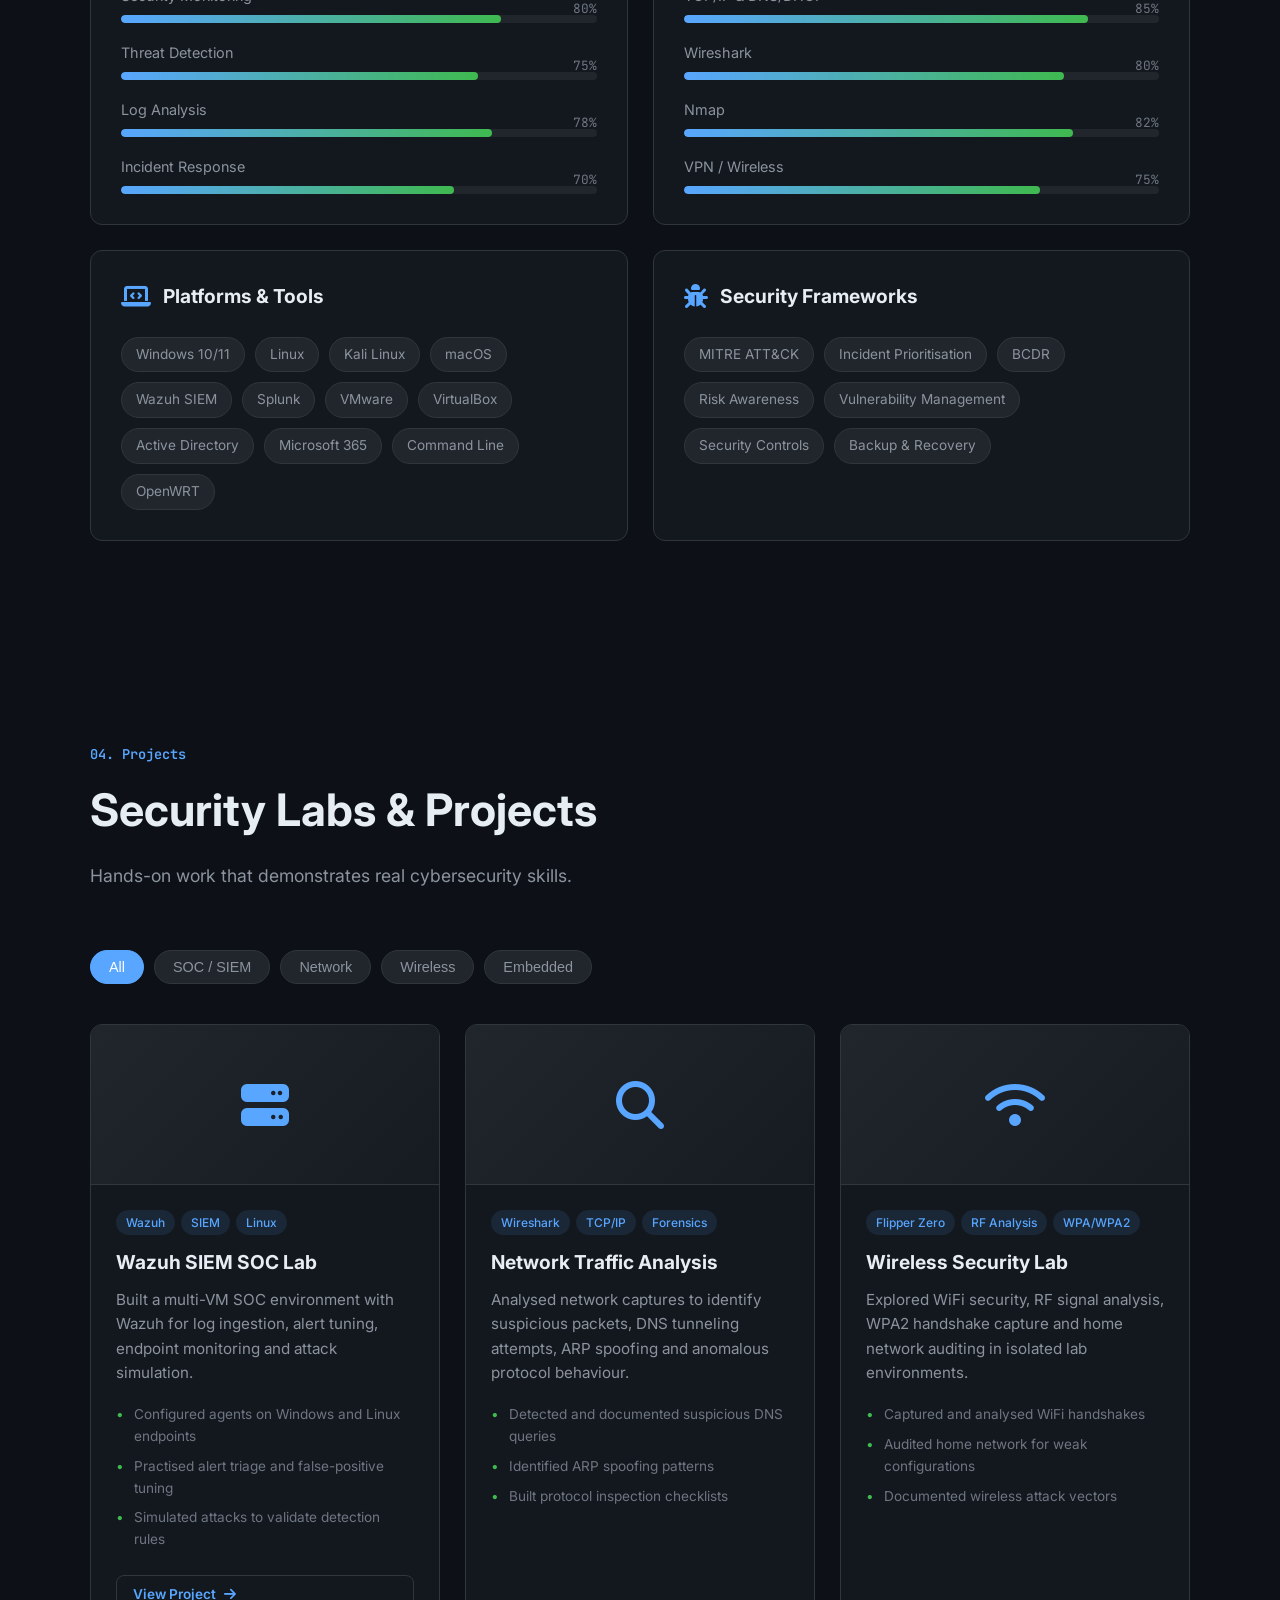
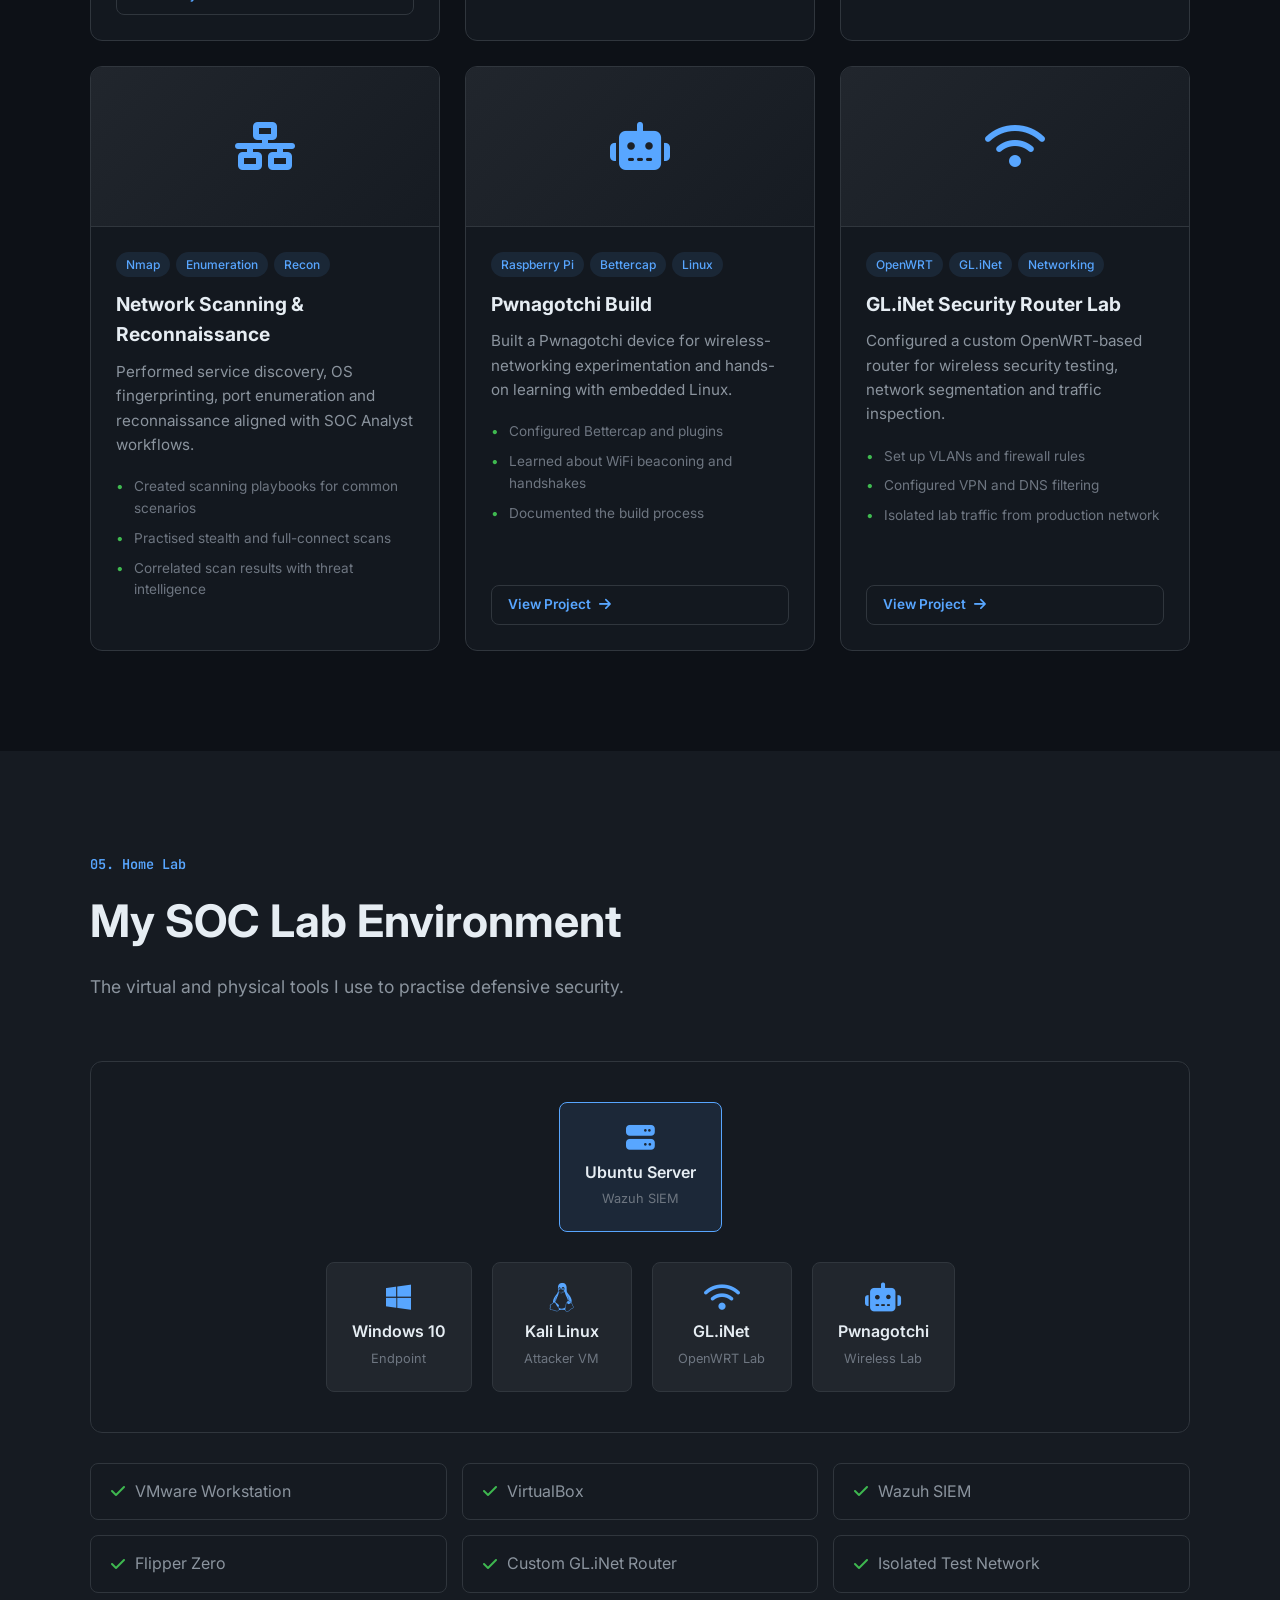
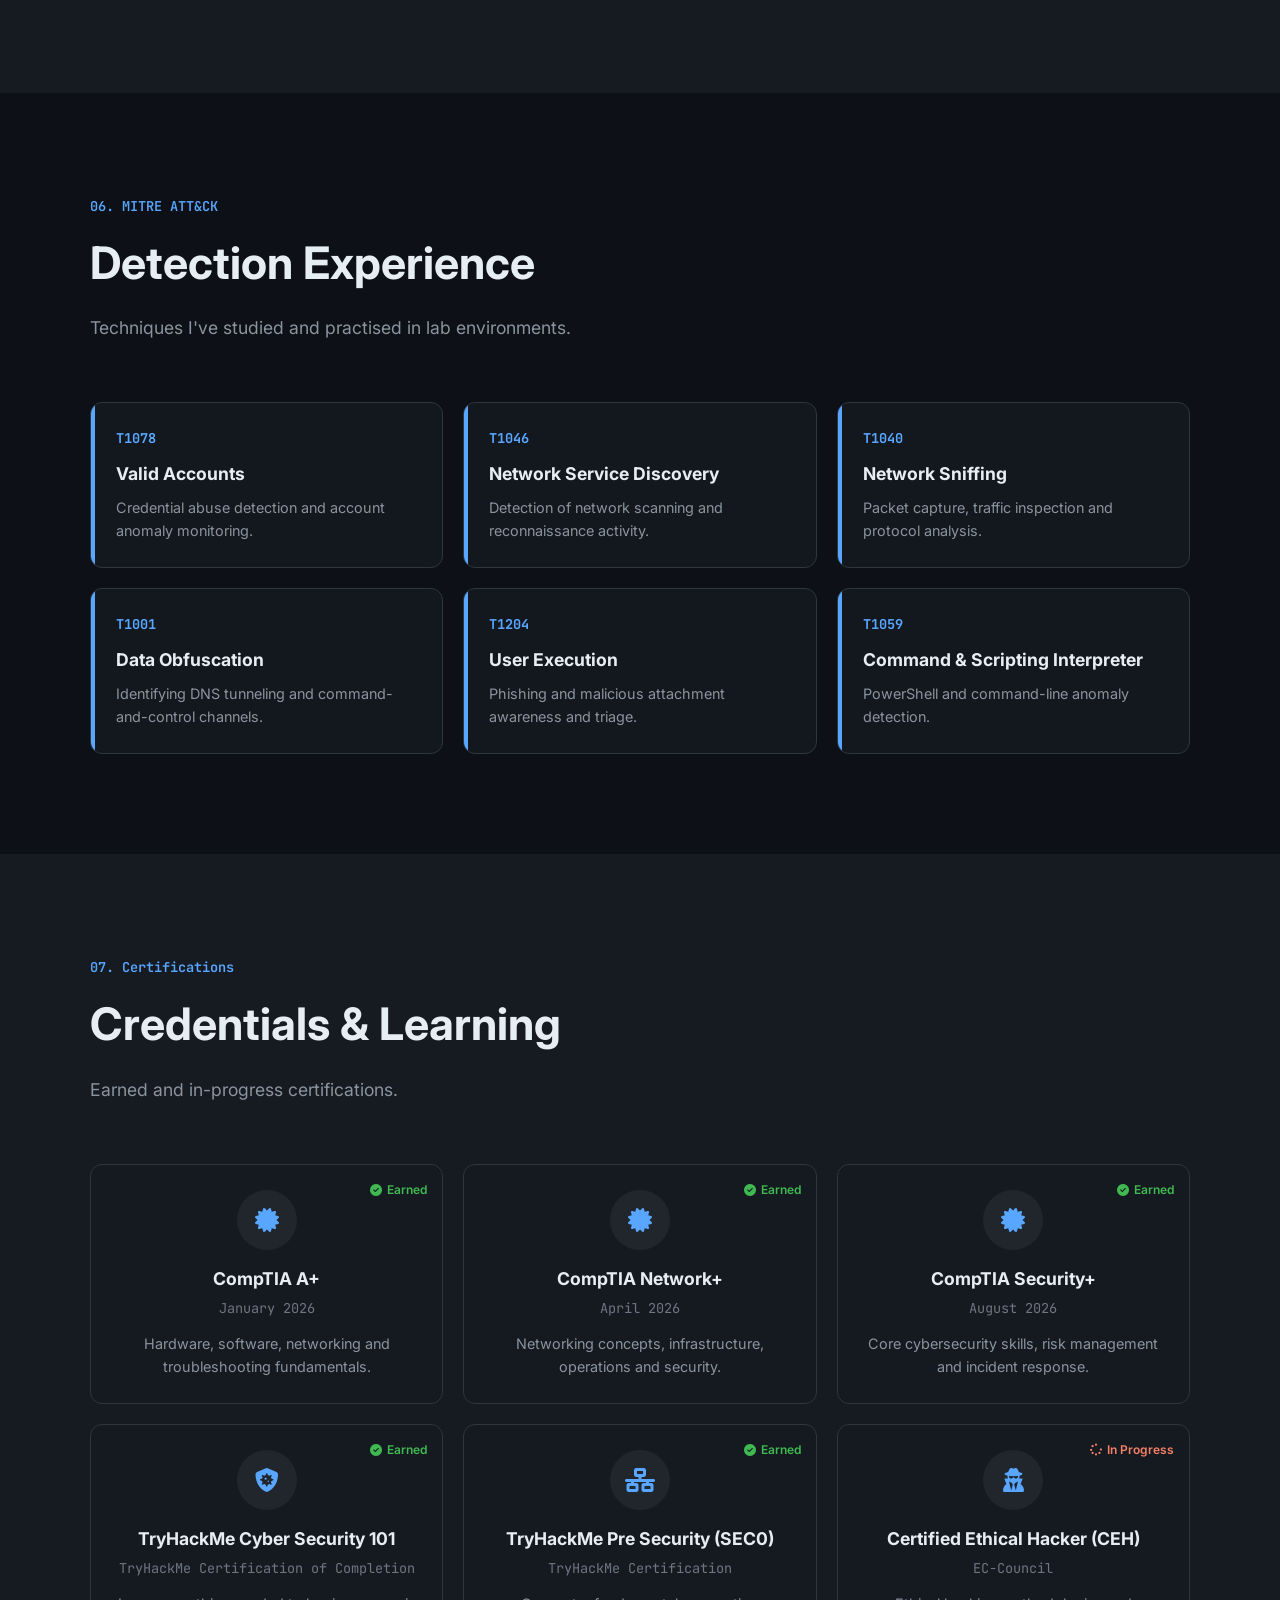
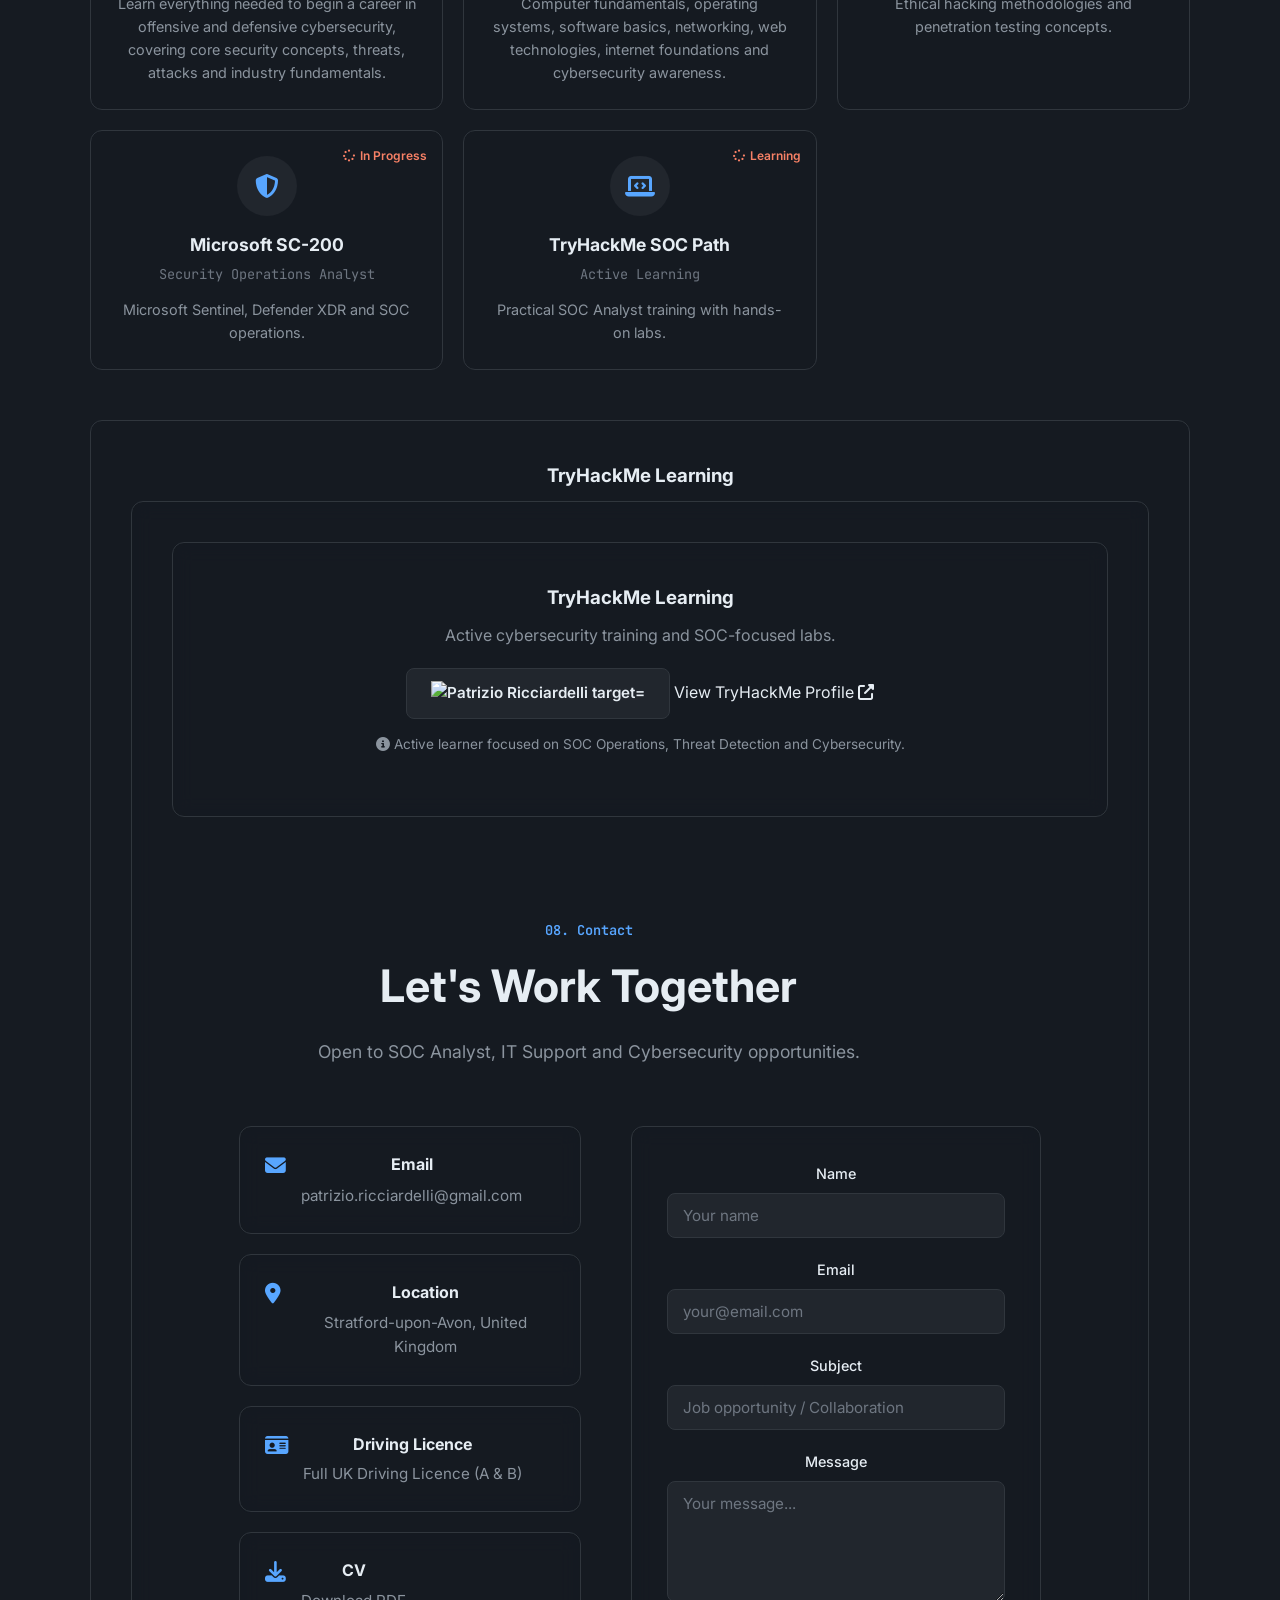
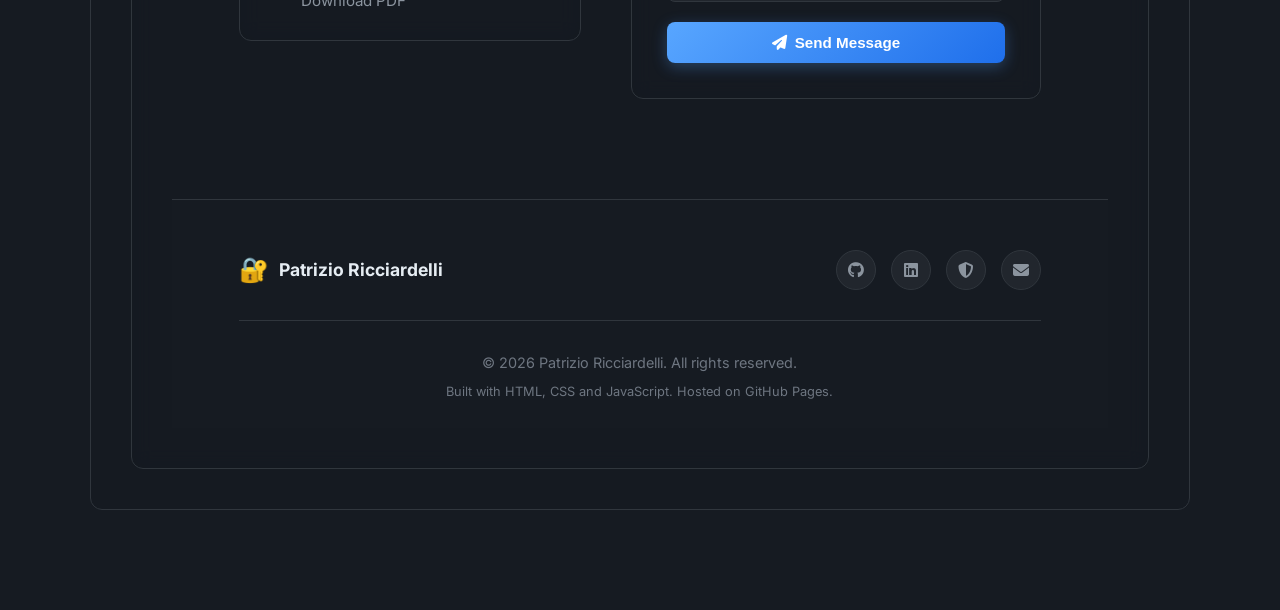
==== commit 8cc67a01: "Change 'Hello World' to 'Goodbye World'" ====
--- a/index.html
+++ b/index.html
@@ -814,12 +814,14 @@
             <div class="tryhackme reveal">
                 <h3>TryHackMe Learning </h3>
                <div class="tryhackme reveal">
+  <div class="tryhackme reveal">
     <h3>TryHackMe Learning</h3>
 
     <p>Active cybersecurity training and SOC-focused labs.</p>
 
-    <img src="assets/7FCBA8C6-63AB-4EC6-A012-1D5C2A919B79.png"
-         alt="Patrizio Ricciardelli        target="_blank"
+    <img
+        src="assets/7FCBA8C6-63AB-4EC6-A012-1D5C2A919B79.png"
+        alt="Patrizio Ricciardelli target="_blank"
        rel="noopener noreferrer"
        class="btn btn-secondary">
         View TryHackMe Profile
@@ -831,14 +833,6 @@
         Active learner focused on SOC Operations, Threat Detection and Cybersecurity.
     </p>
 </div>
-                <a href="https://tryhackme.com/p/Payrick" target="_blank" rel="noopener noreferrer" class="btn btn-secondary">
-                    View TryHackMe Profile <i class="fas fa-external-link-alt"></i>
-                </a>
-                <p class="note"><i class="fas fa-info-circle"></i> Badge updates automatically from TryHackMe.</p>
-            </div>
-        </div>
-    </section>
-
     <!-- Contact Section -->
     <section class="section contact" id="contact">
         <div class="container">
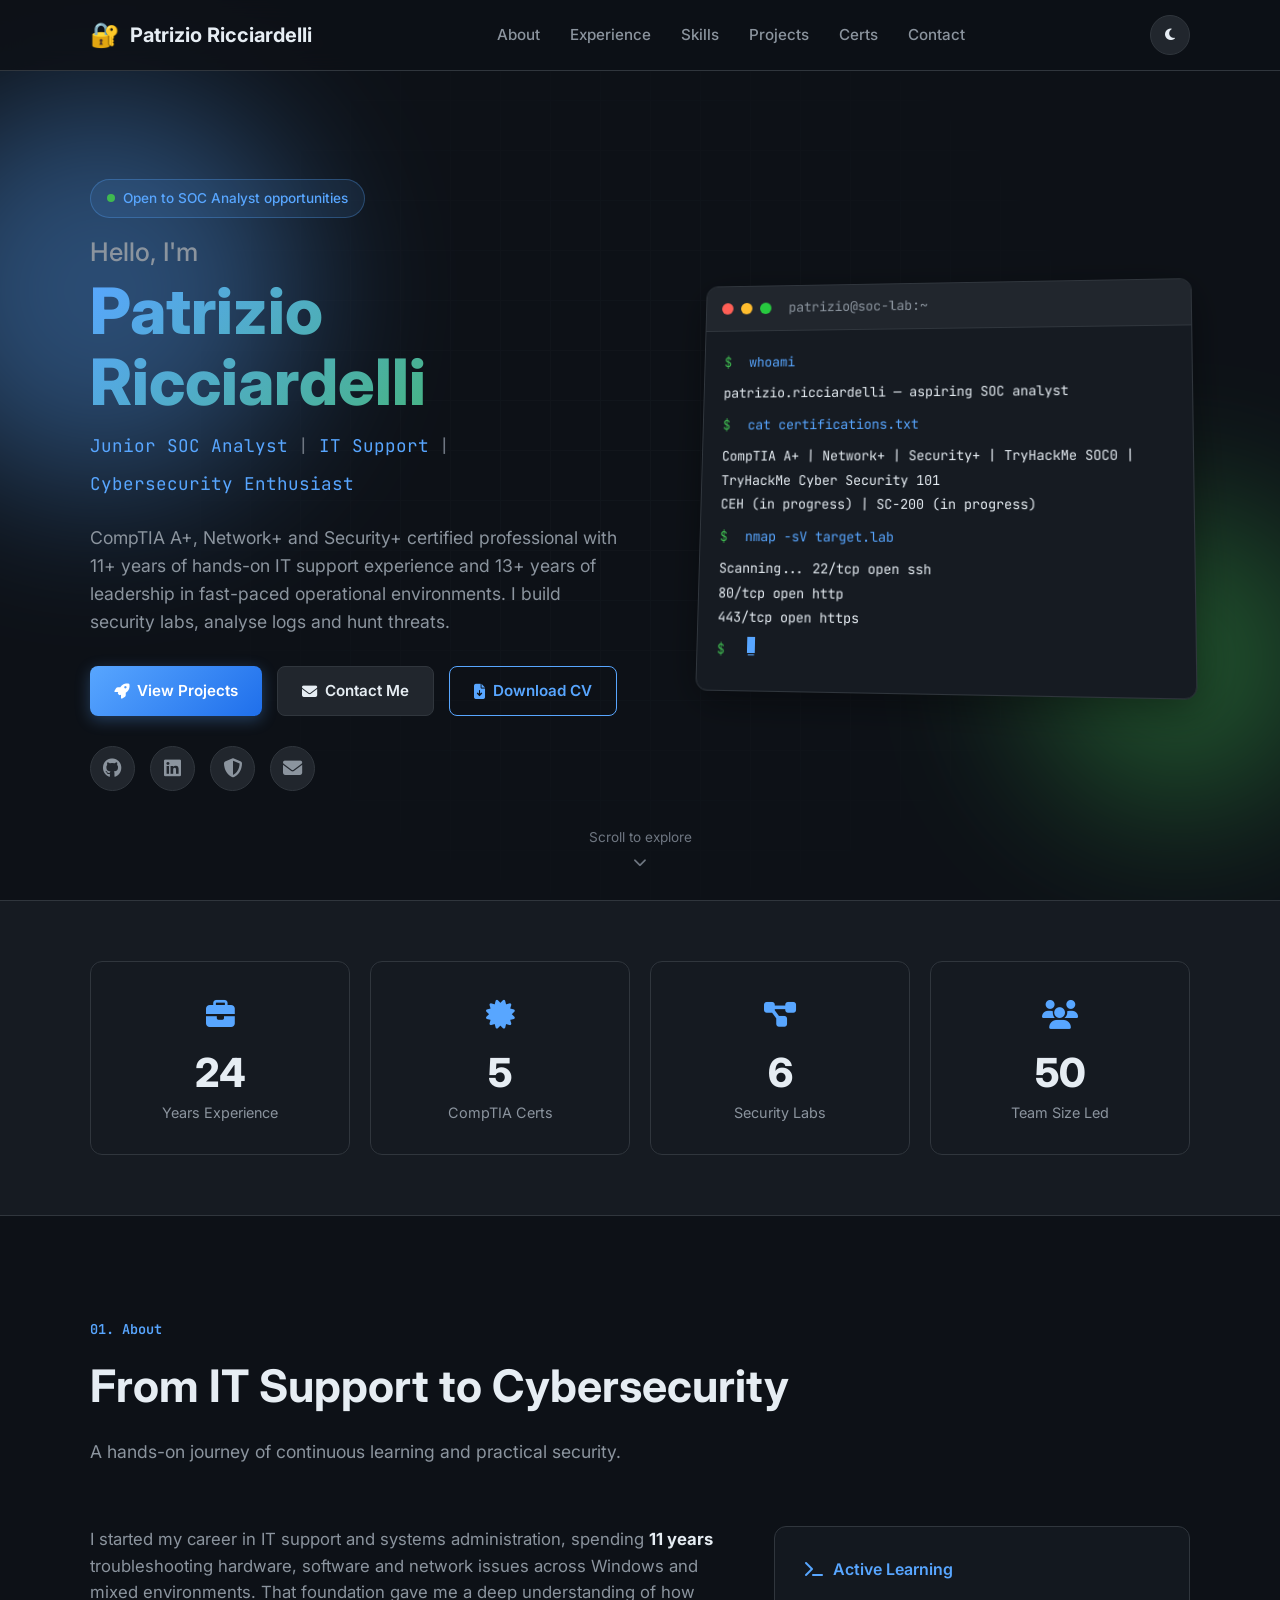
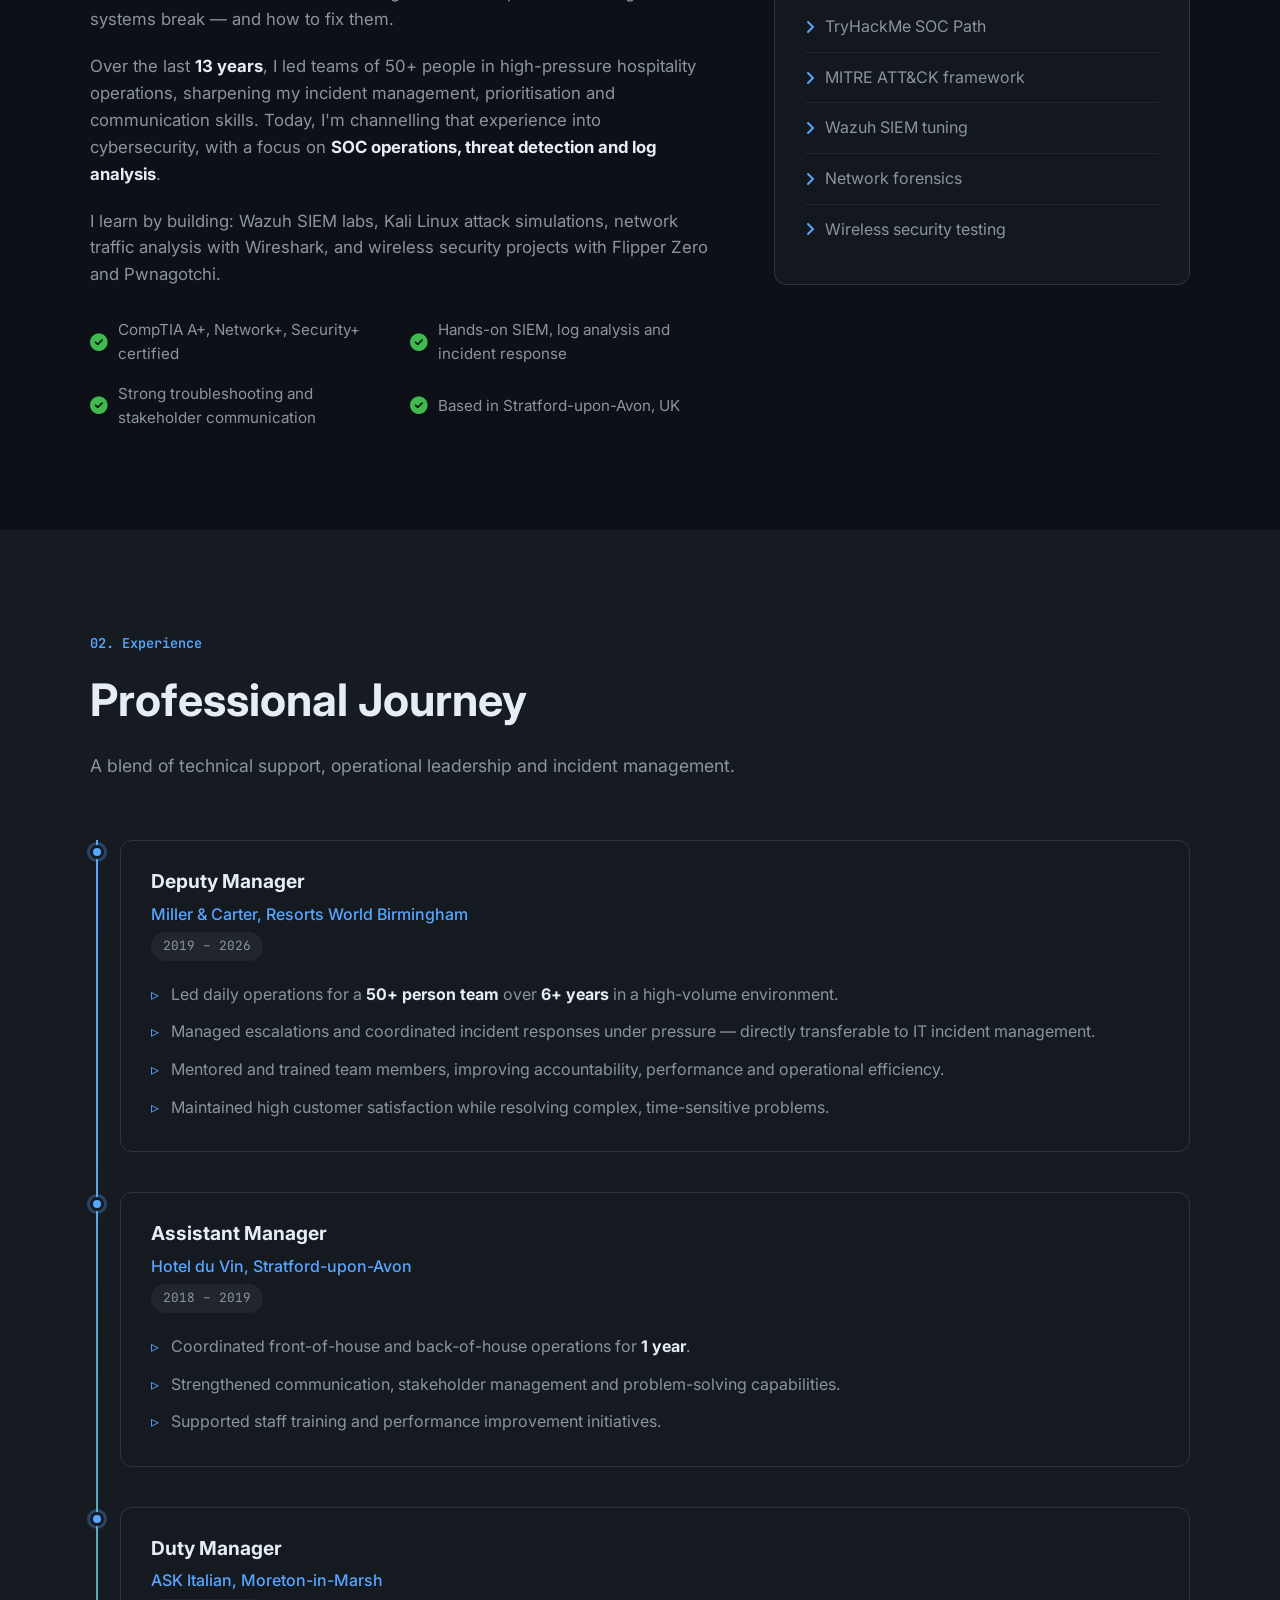
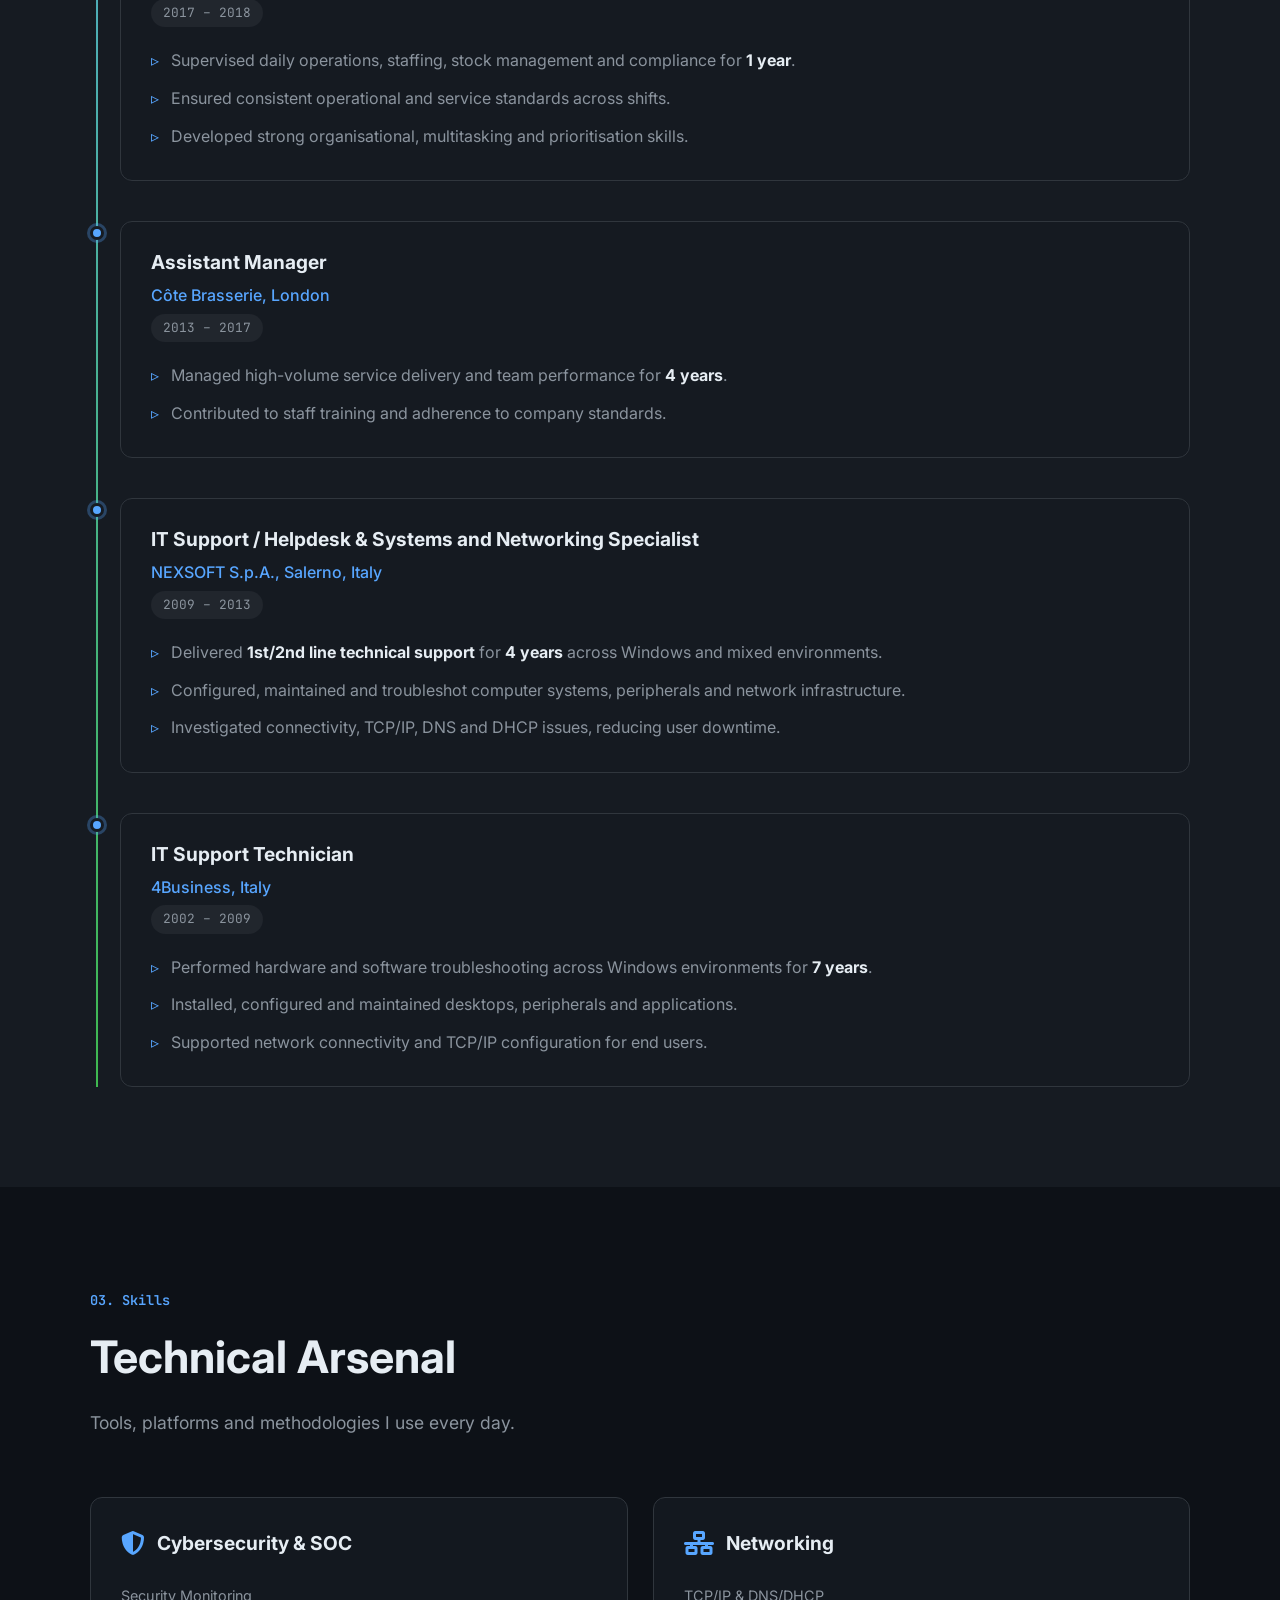
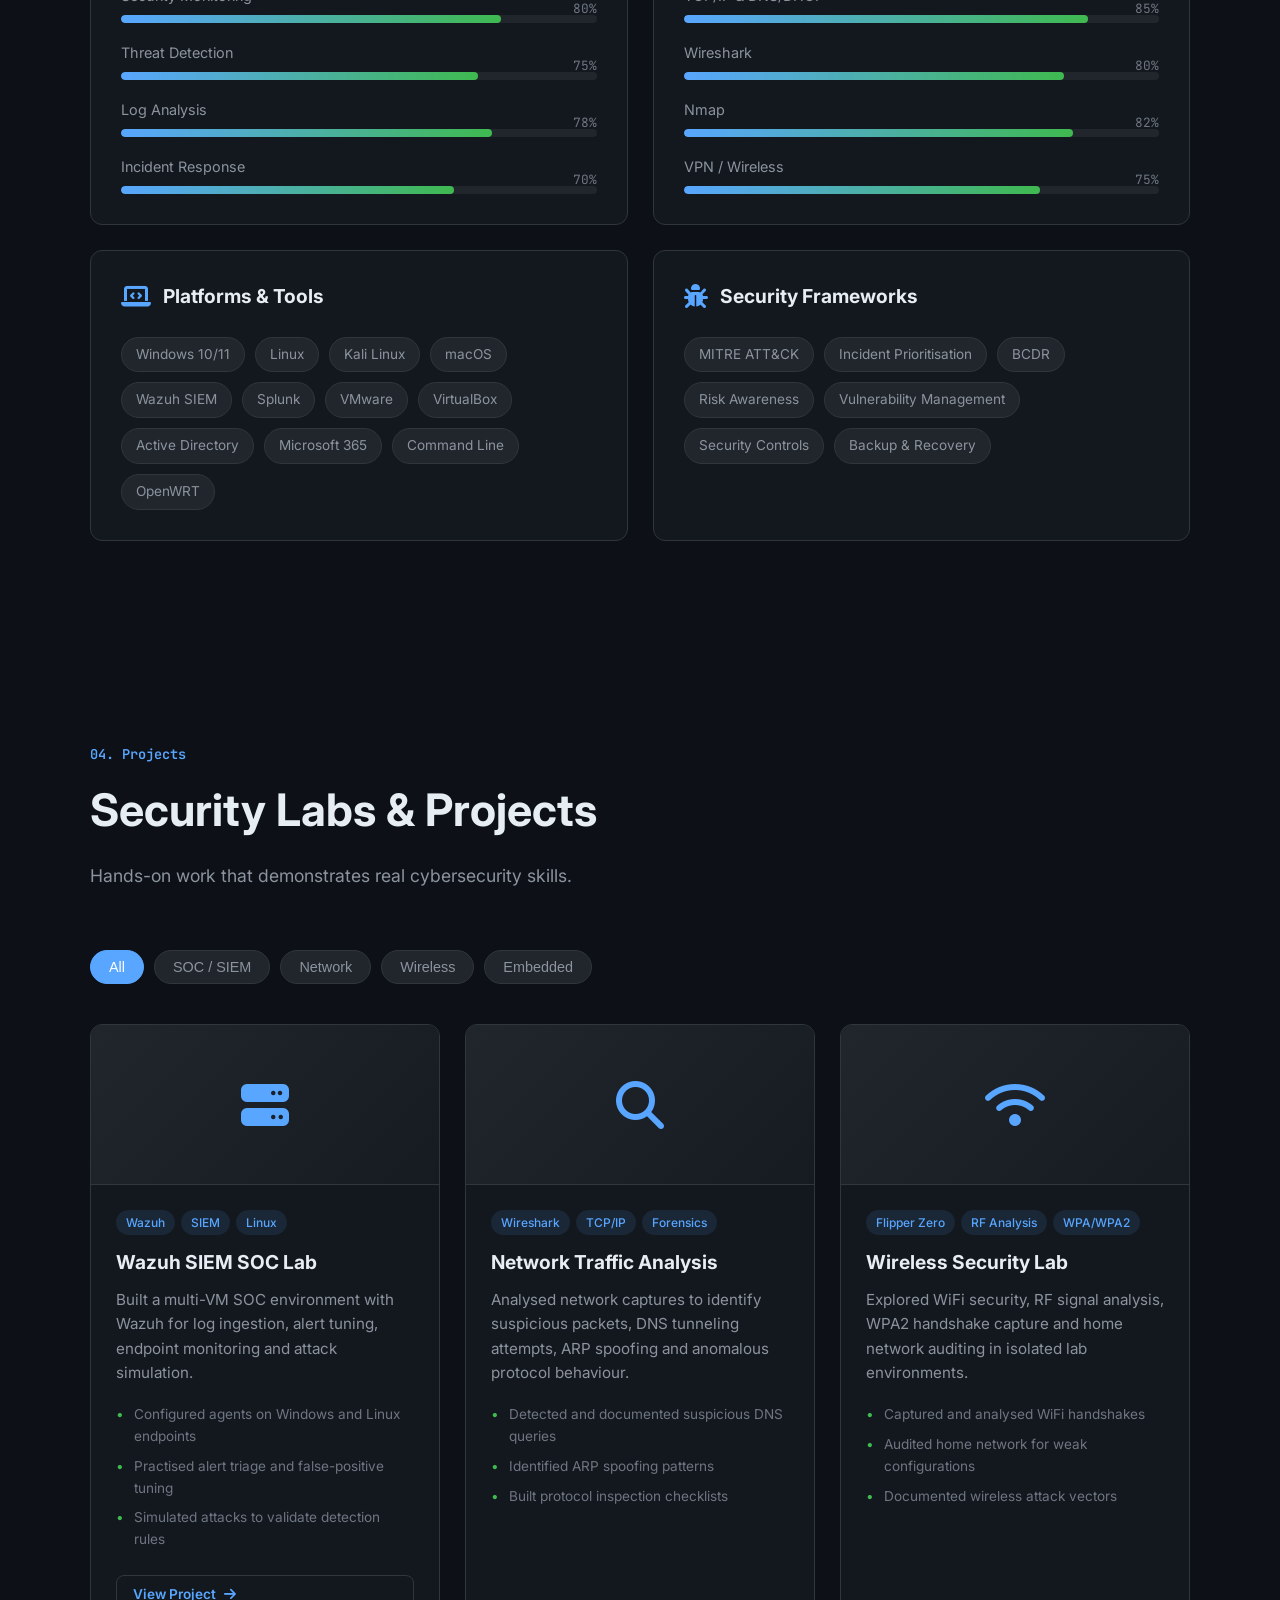
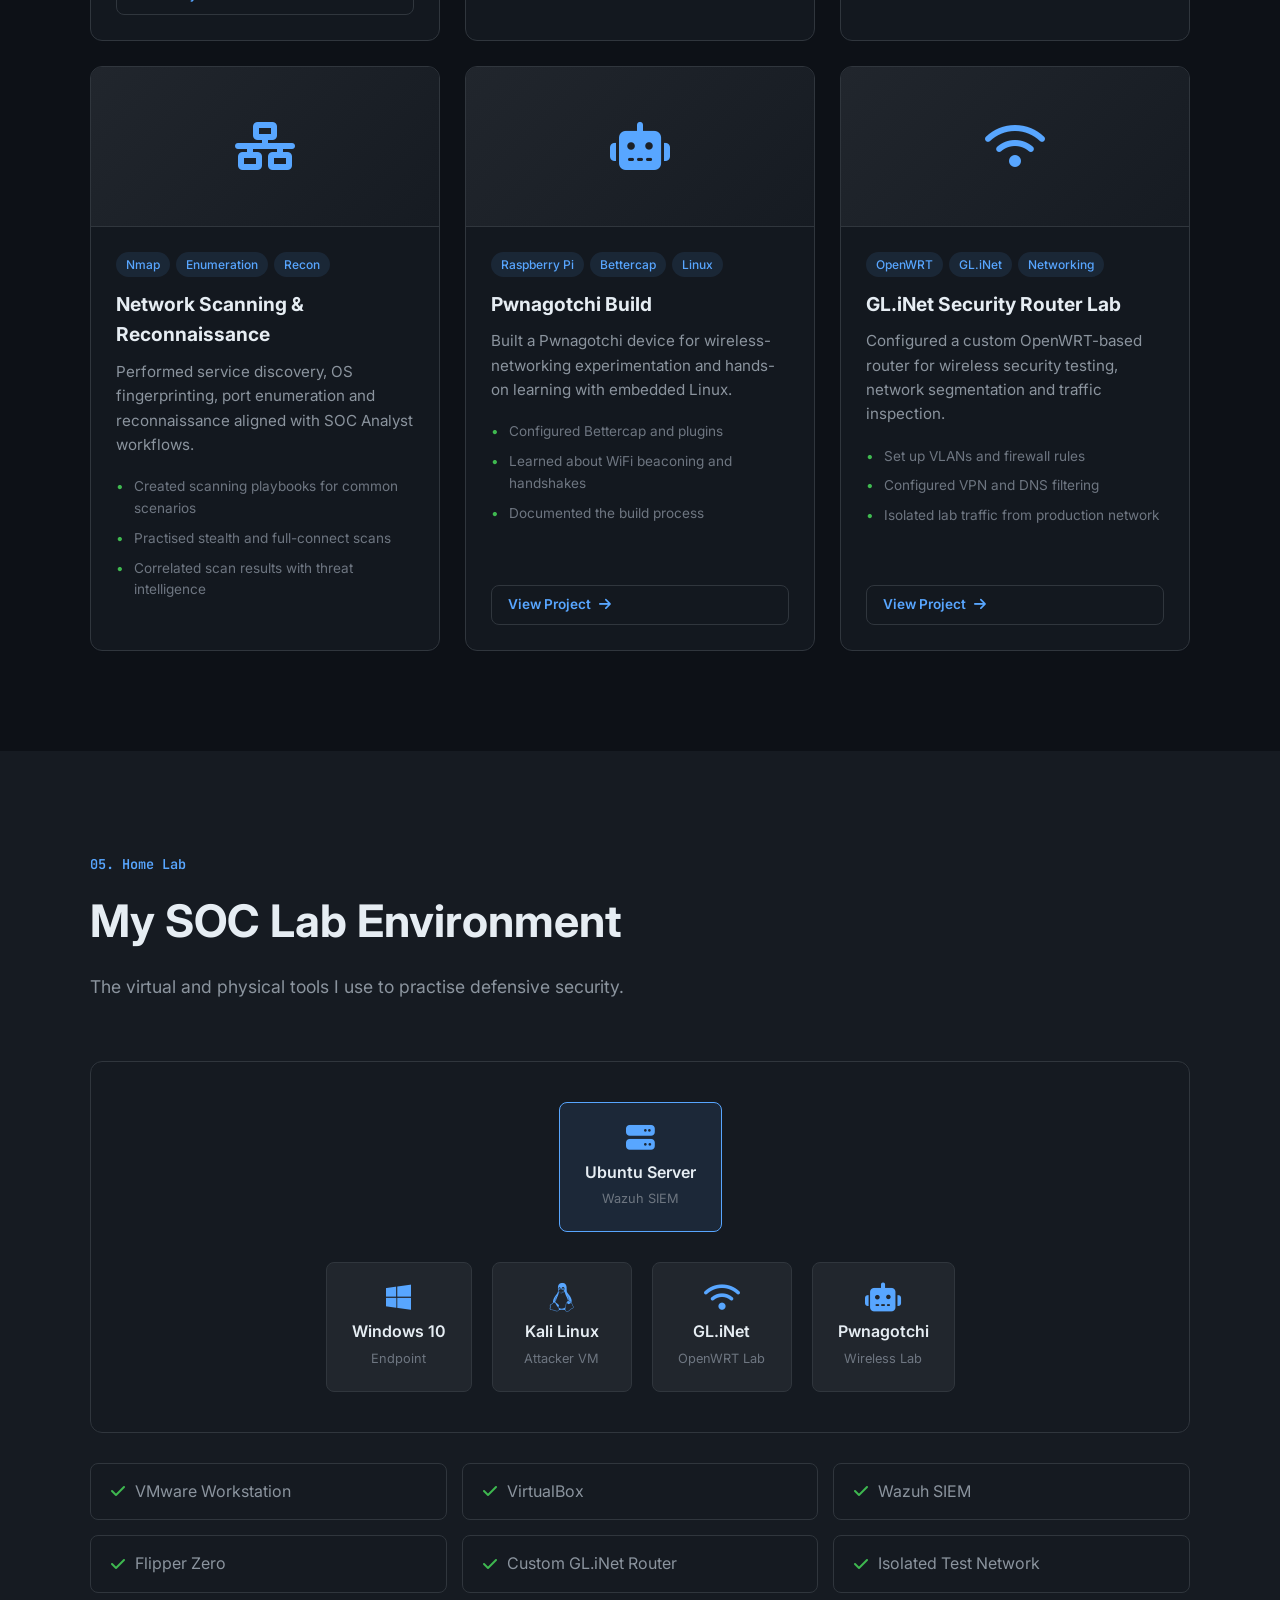
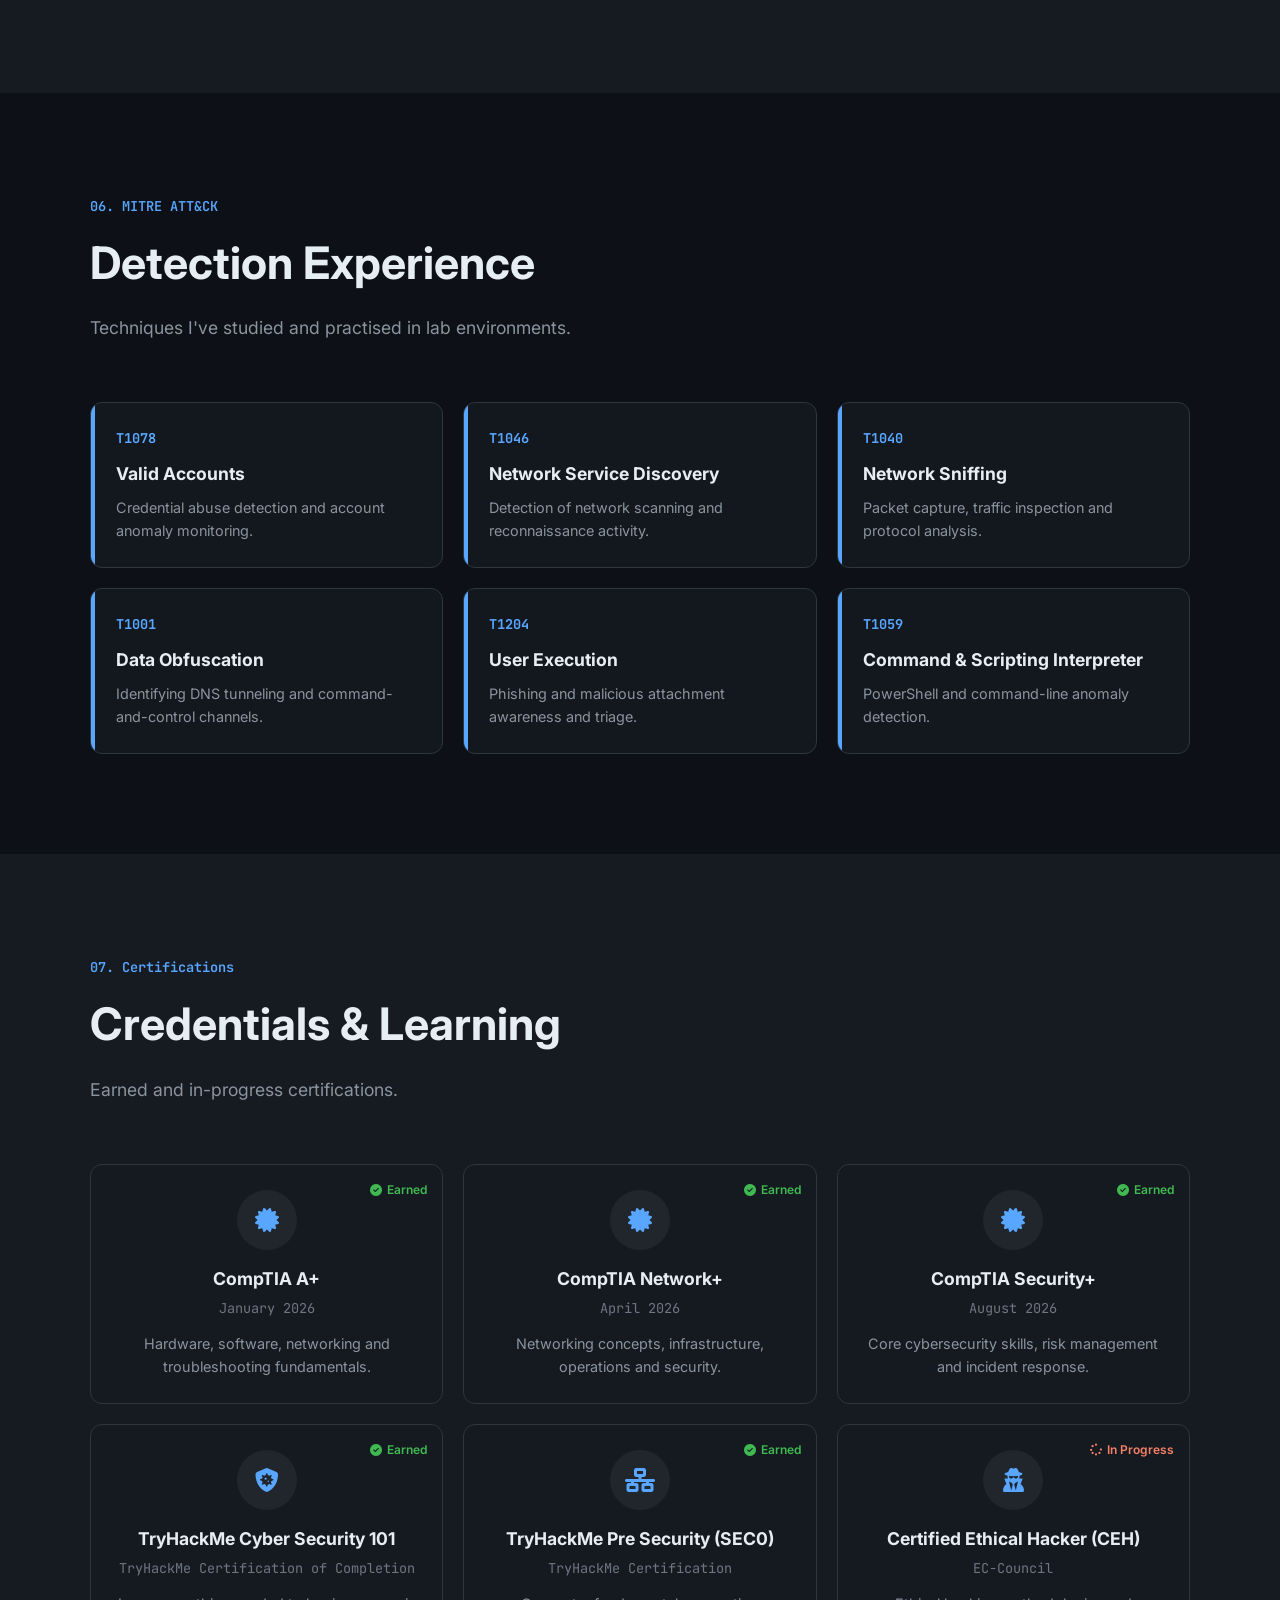
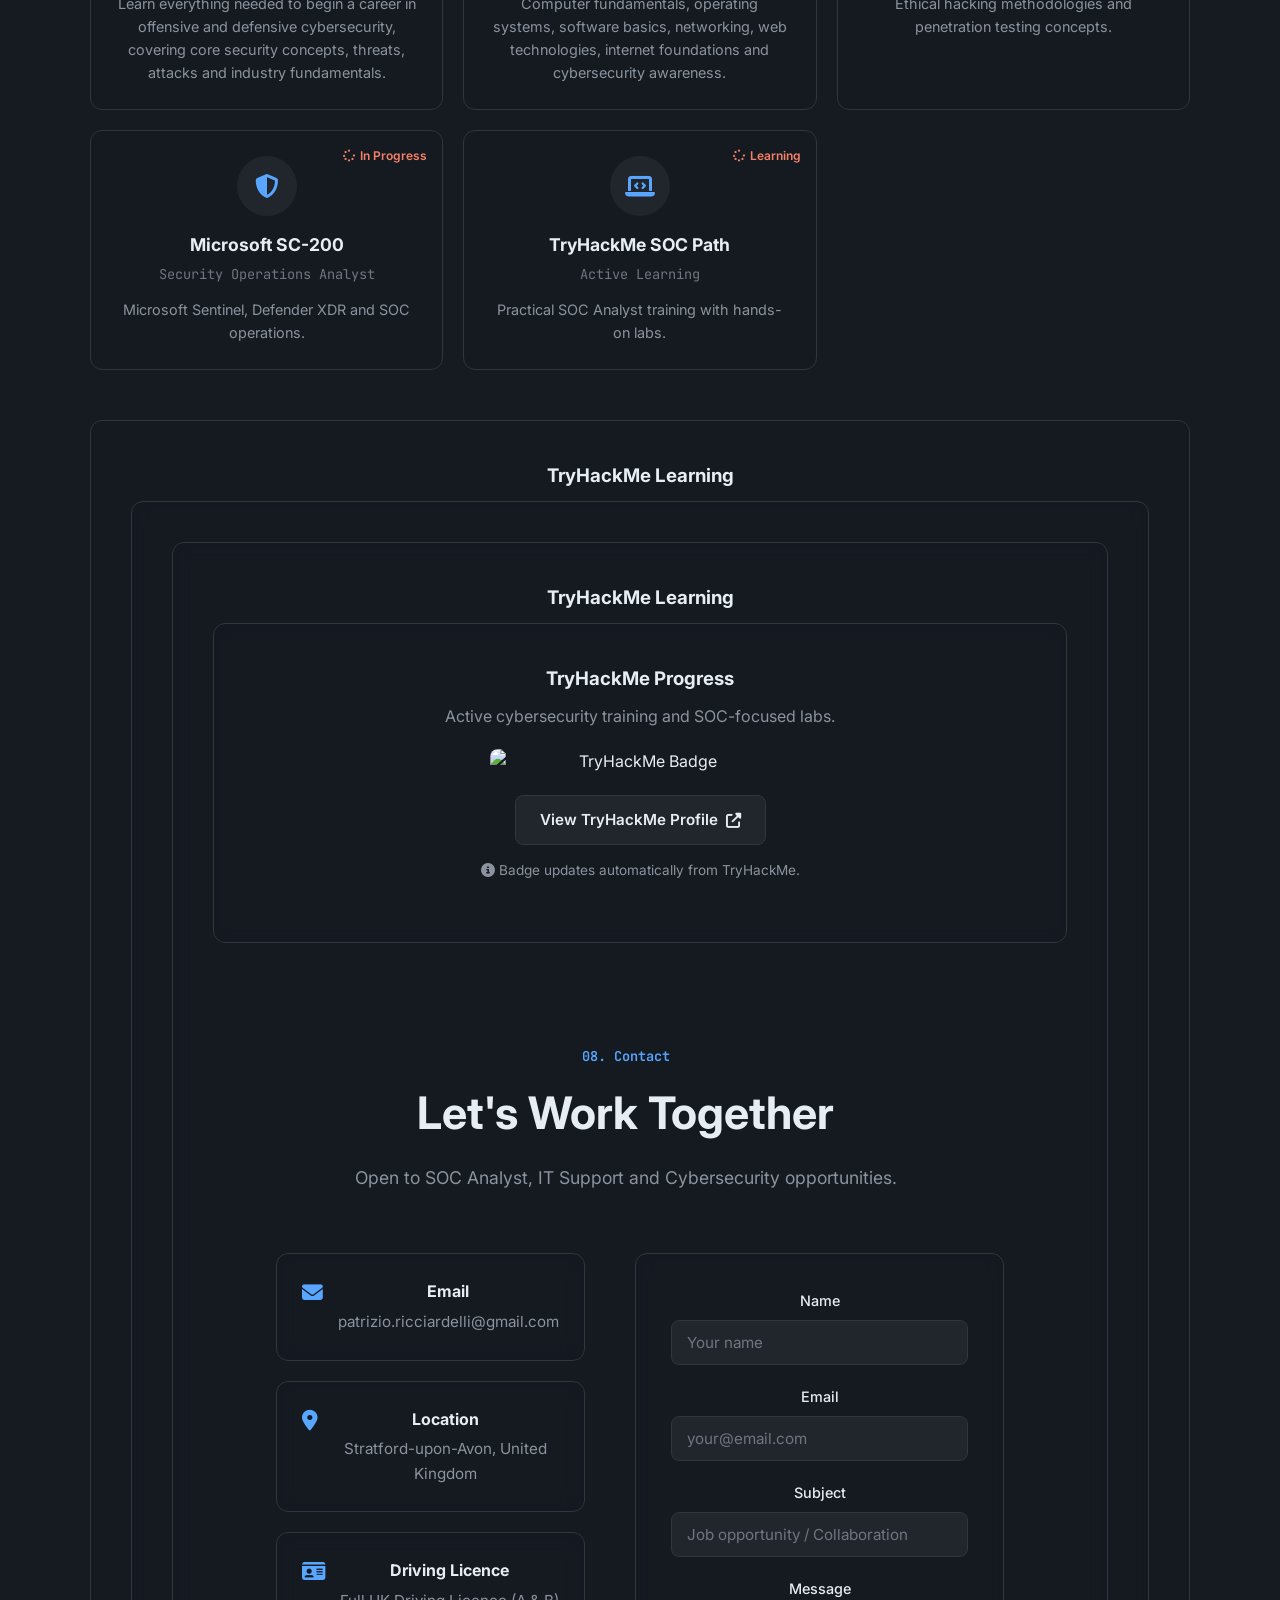
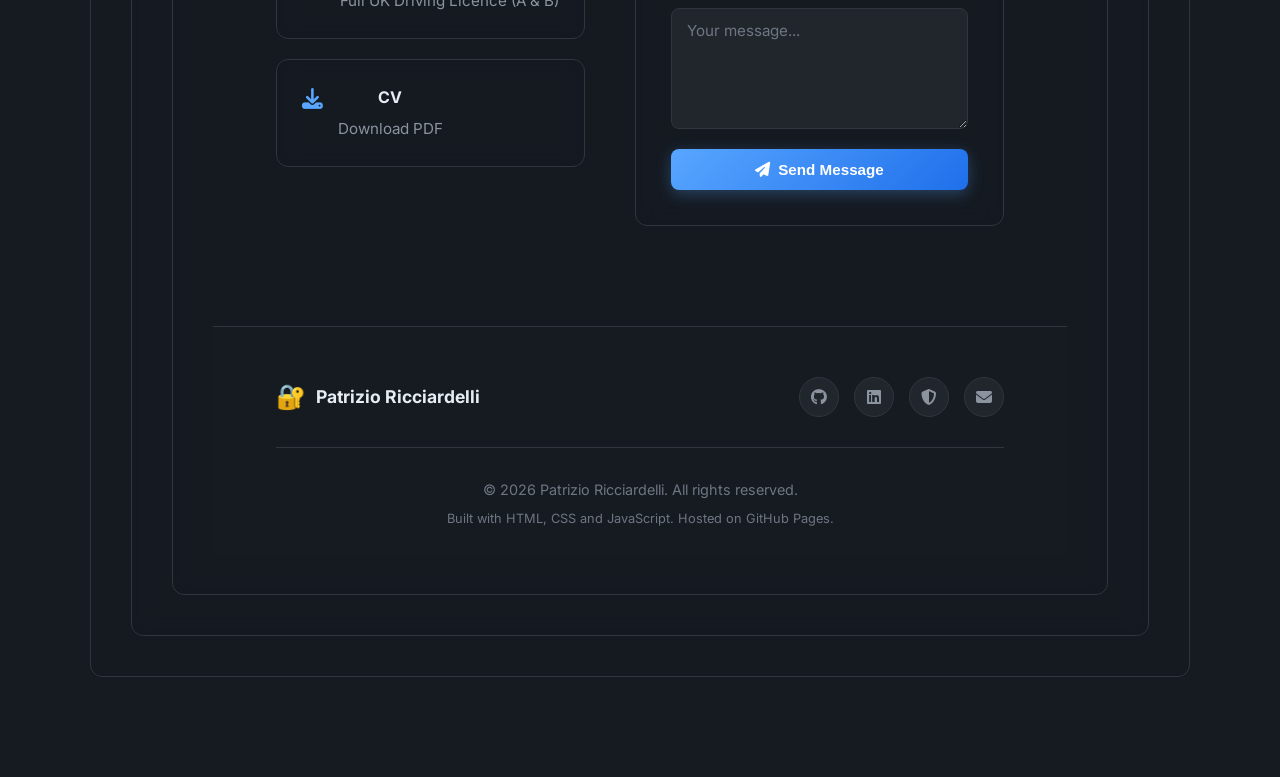
==== commit 7ce98b6b: "Update greeting from 'Hello' to 'Goodbye'" ====
--- a/index.html
+++ b/index.html
@@ -817,11 +817,16 @@
   <div class="tryhackme reveal">
     <h3>TryHackMe Learning</h3>
 
+  <div class="tryhackme reveal">
+    <h3>TryHackMe Progress</h3>
     <p>Active cybersecurity training and SOC-focused labs.</p>
 
-    <img
-        src="assets/7FCBA8C6-63AB-4EC6-A012-1D5C2A919B79.png"
-        alt="Patrizio Ricciardelli target="_blank"
+    <img src="assets 7FCBA8C6-63AB-4EC6-A012-1D5C2A919B79.png"
+         alt="TryHackMe Badge"
+         class="thm-badge">
+
+    <a href="https://tryhackme.com/p/Payrick"
+       target="_blank"
        rel="noopener noreferrer"
        class="btn btn-secondary">
         View TryHackMe Profile
@@ -830,7 +835,7 @@
 
     <p class="note">
         <i class="fas fa-info-circle"></i>
-        Active learner focused on SOC Operations, Threat Detection and Cybersecurity.
+        Badge updates automatically from TryHackMe.
     </p>
 </div>
     <!-- Contact Section -->
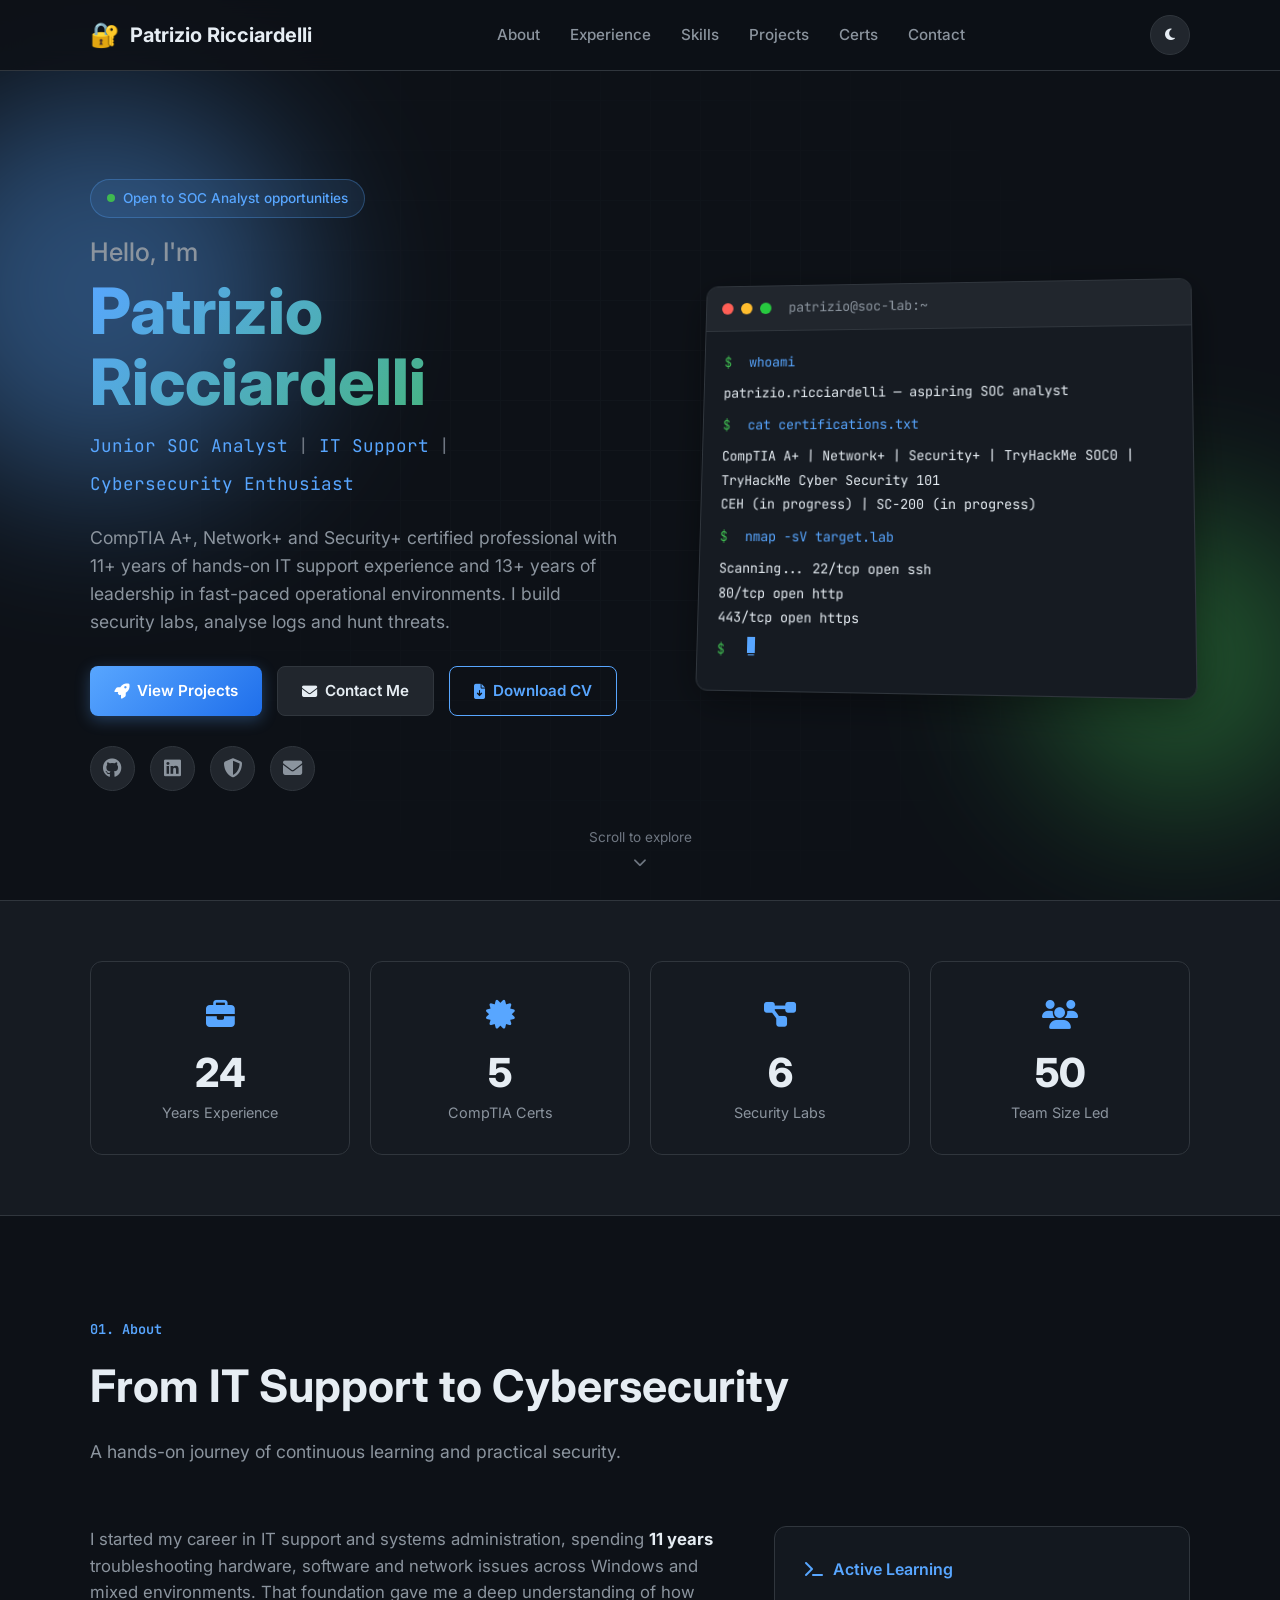
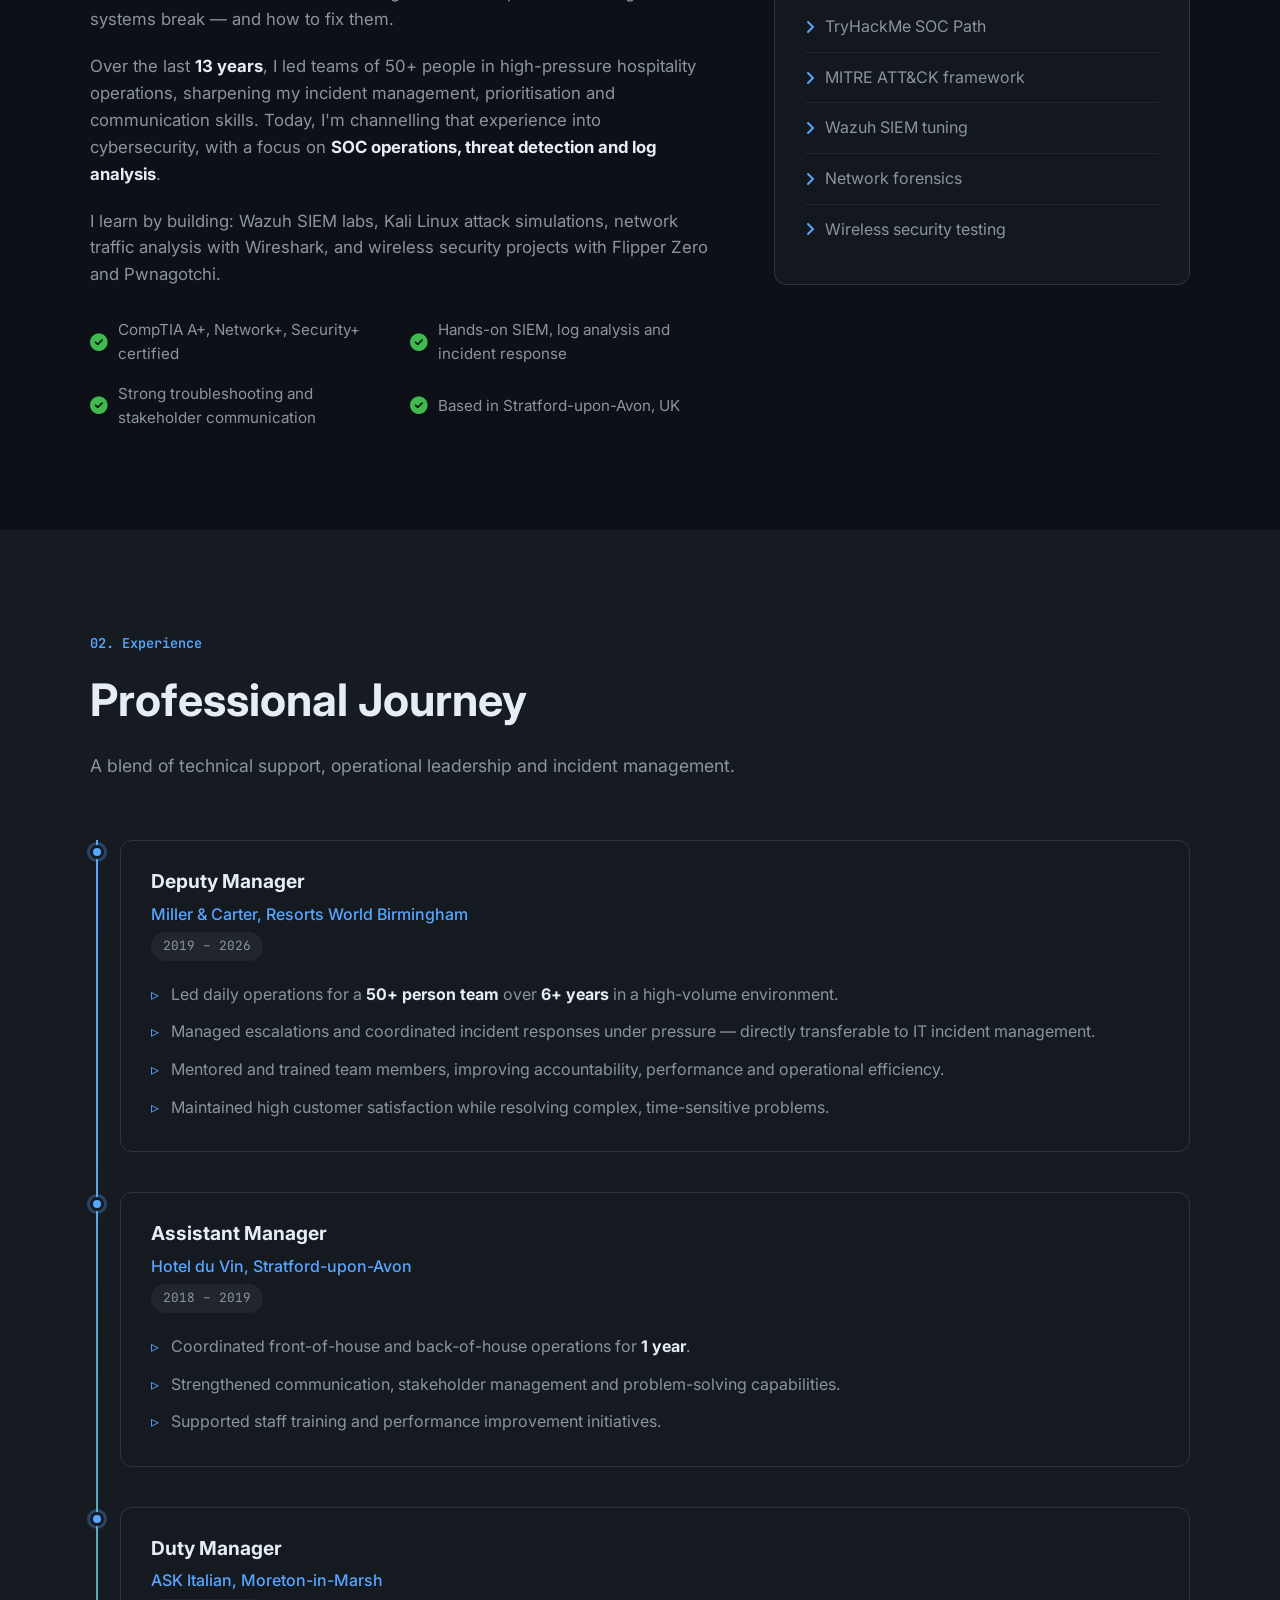
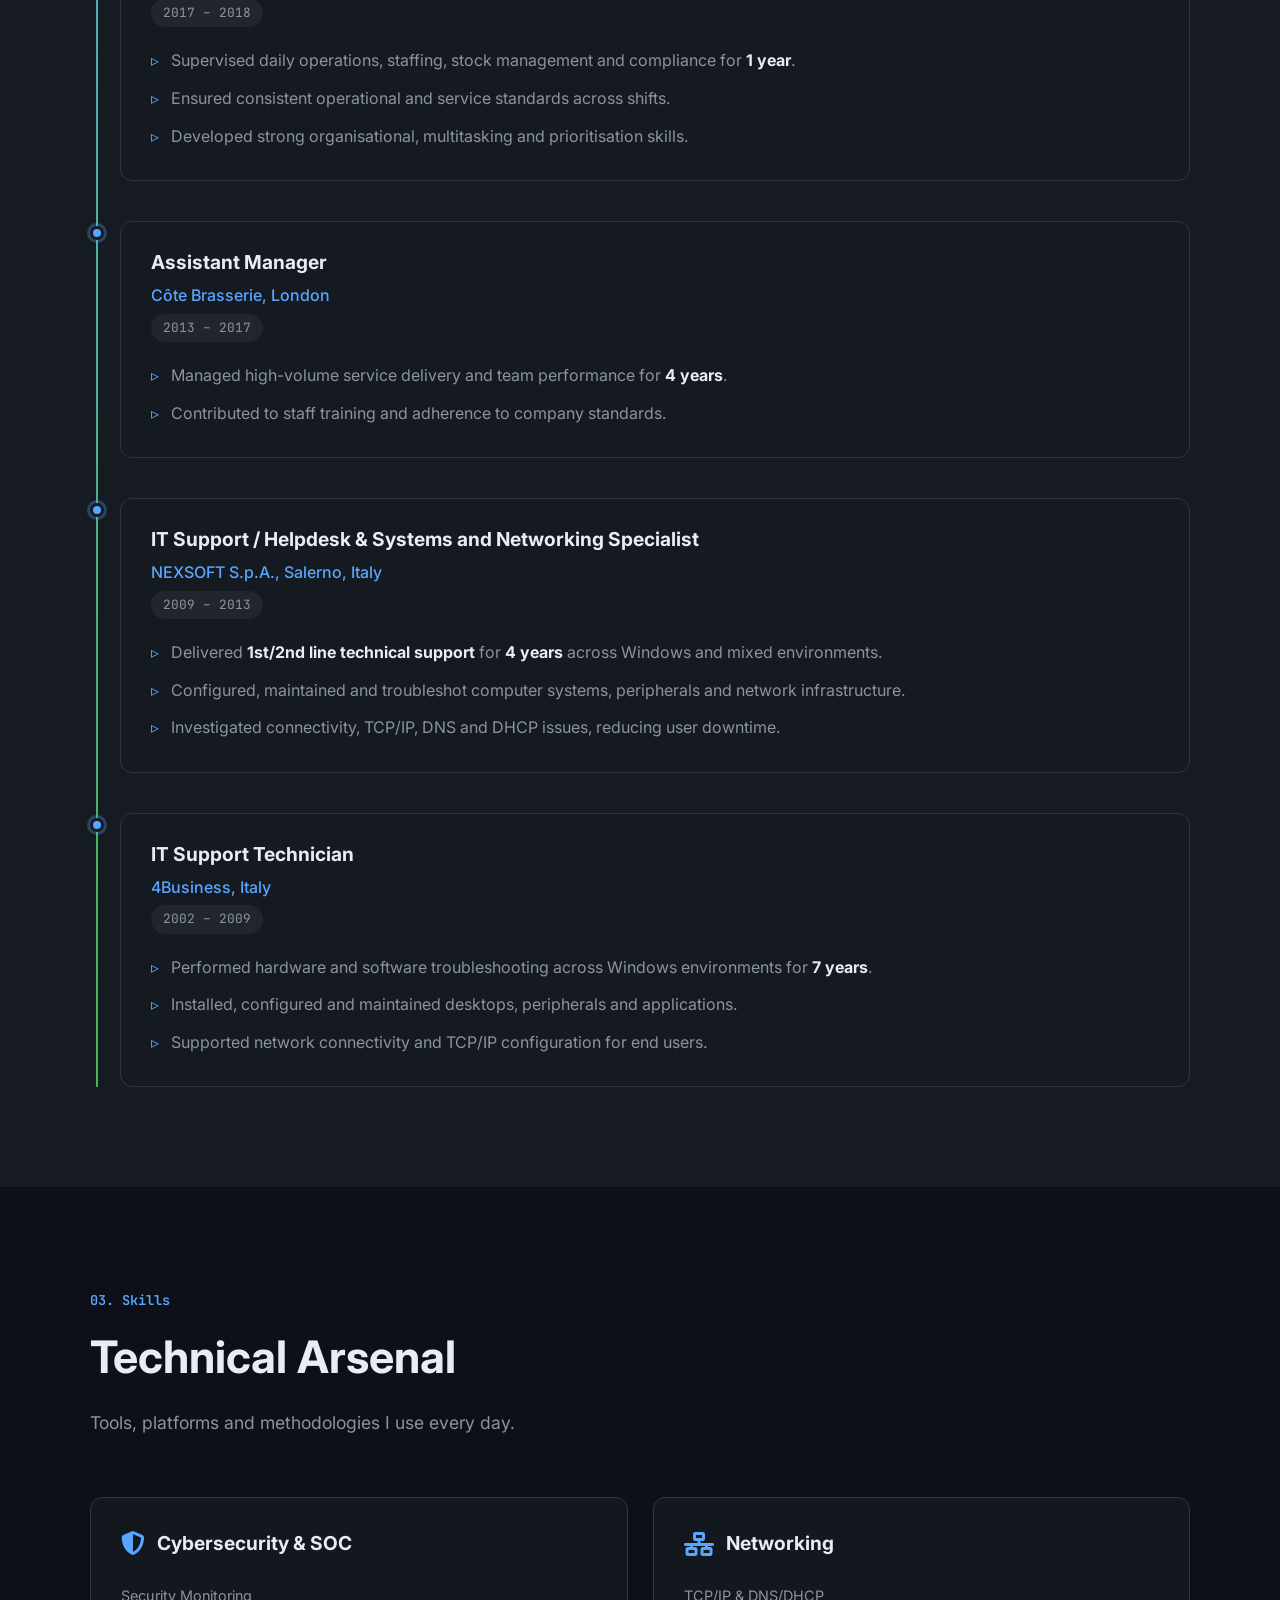
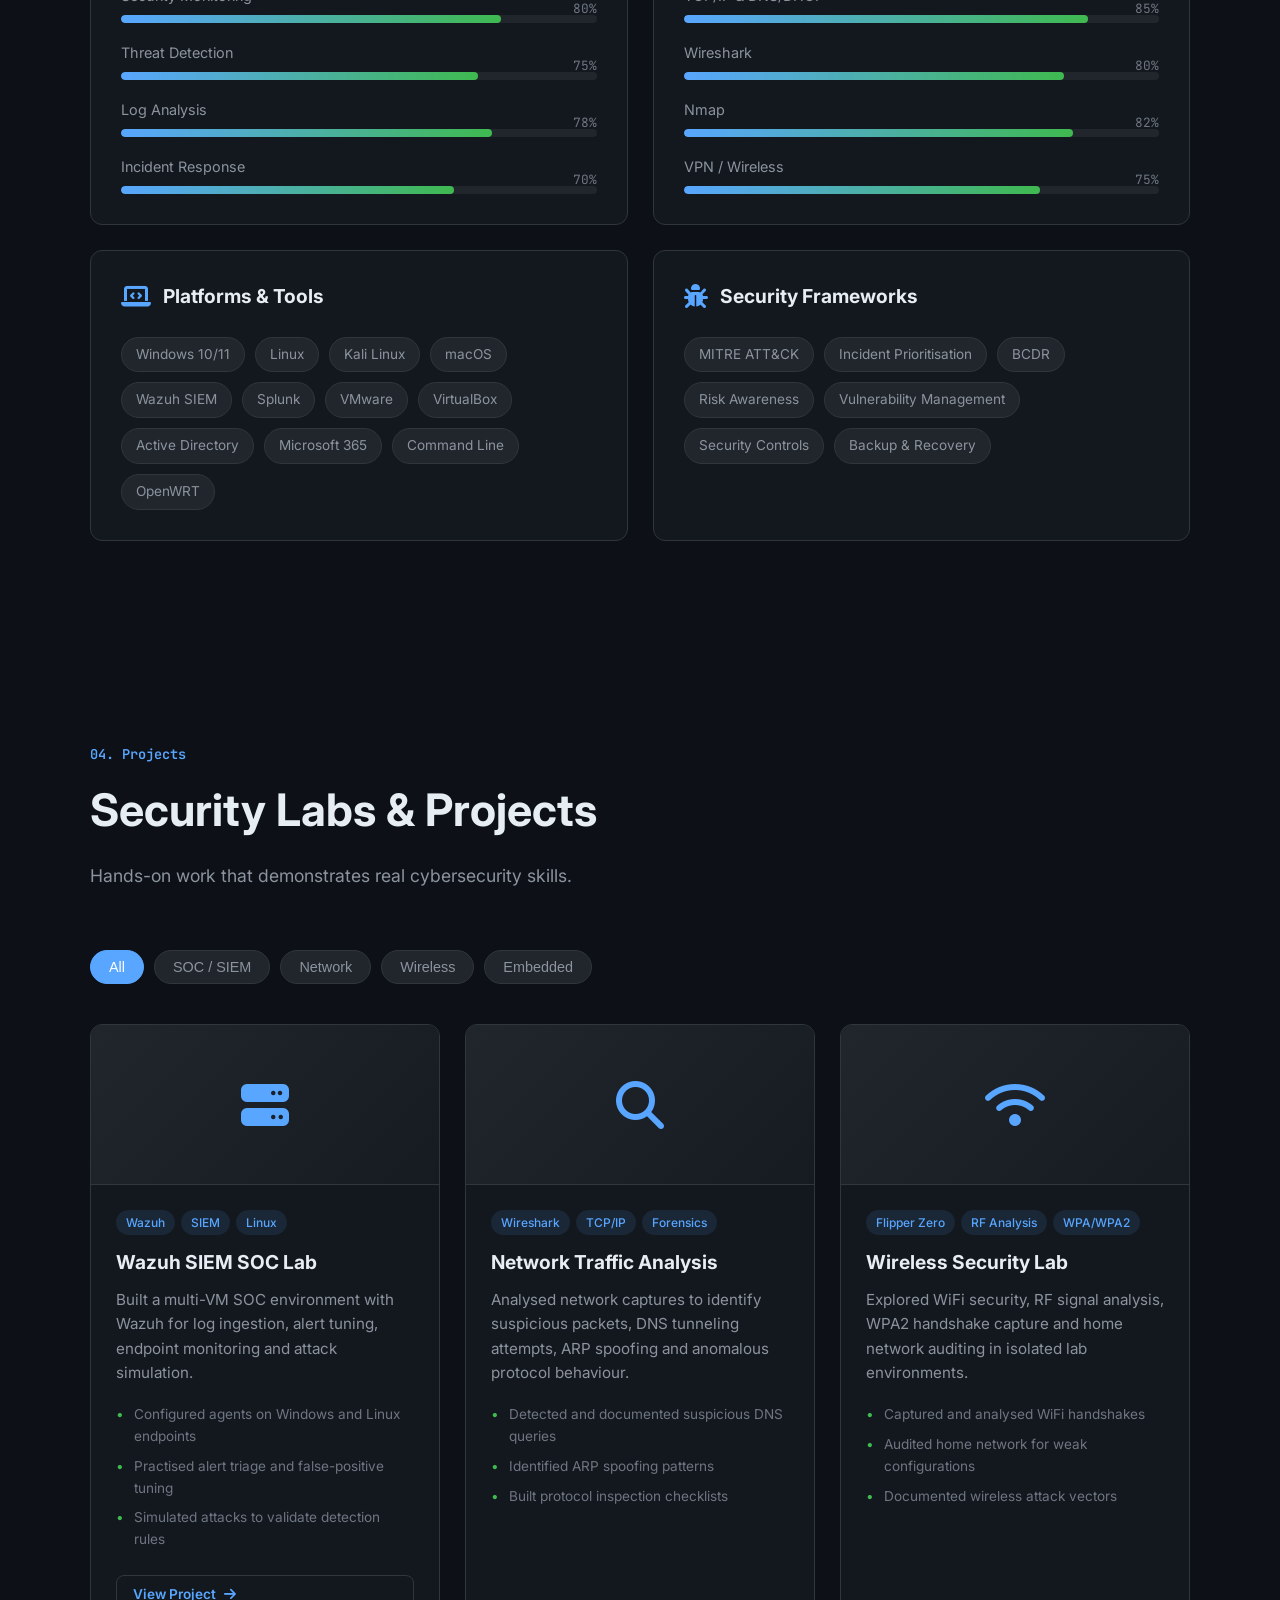
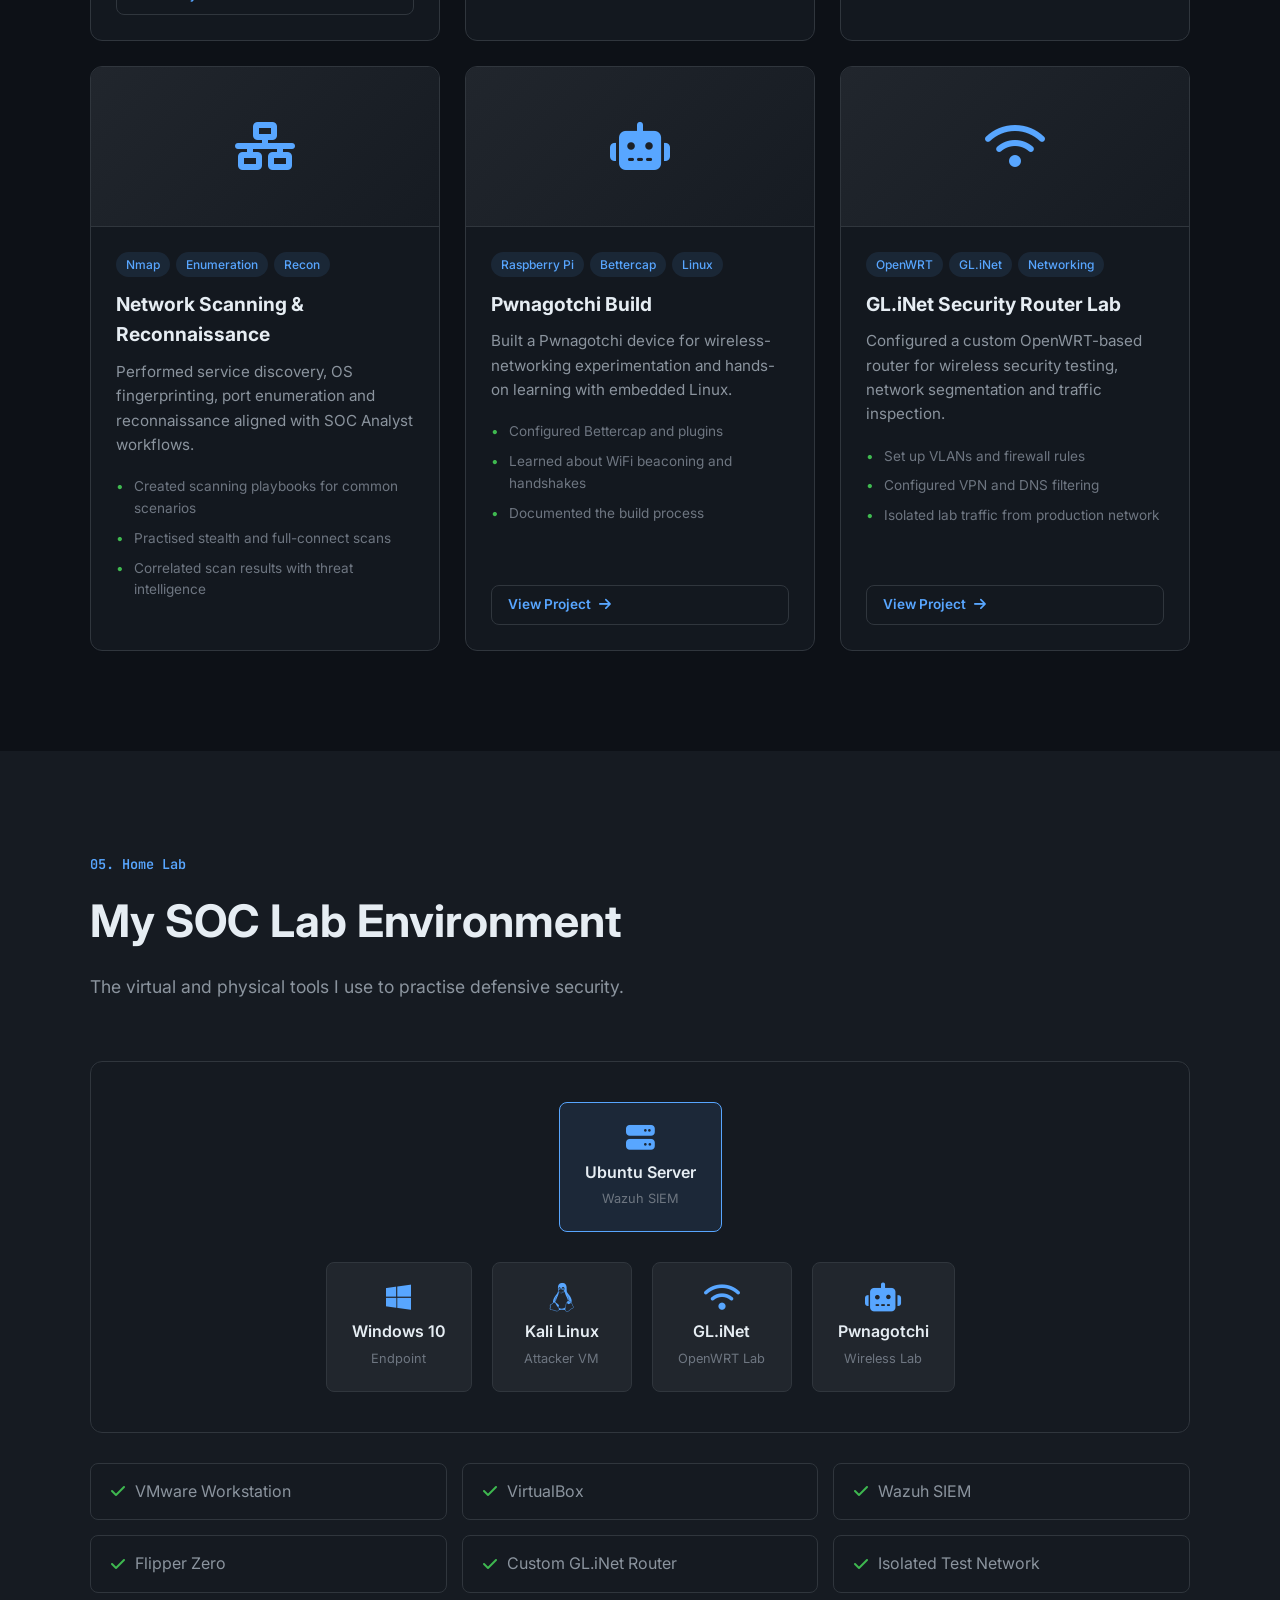
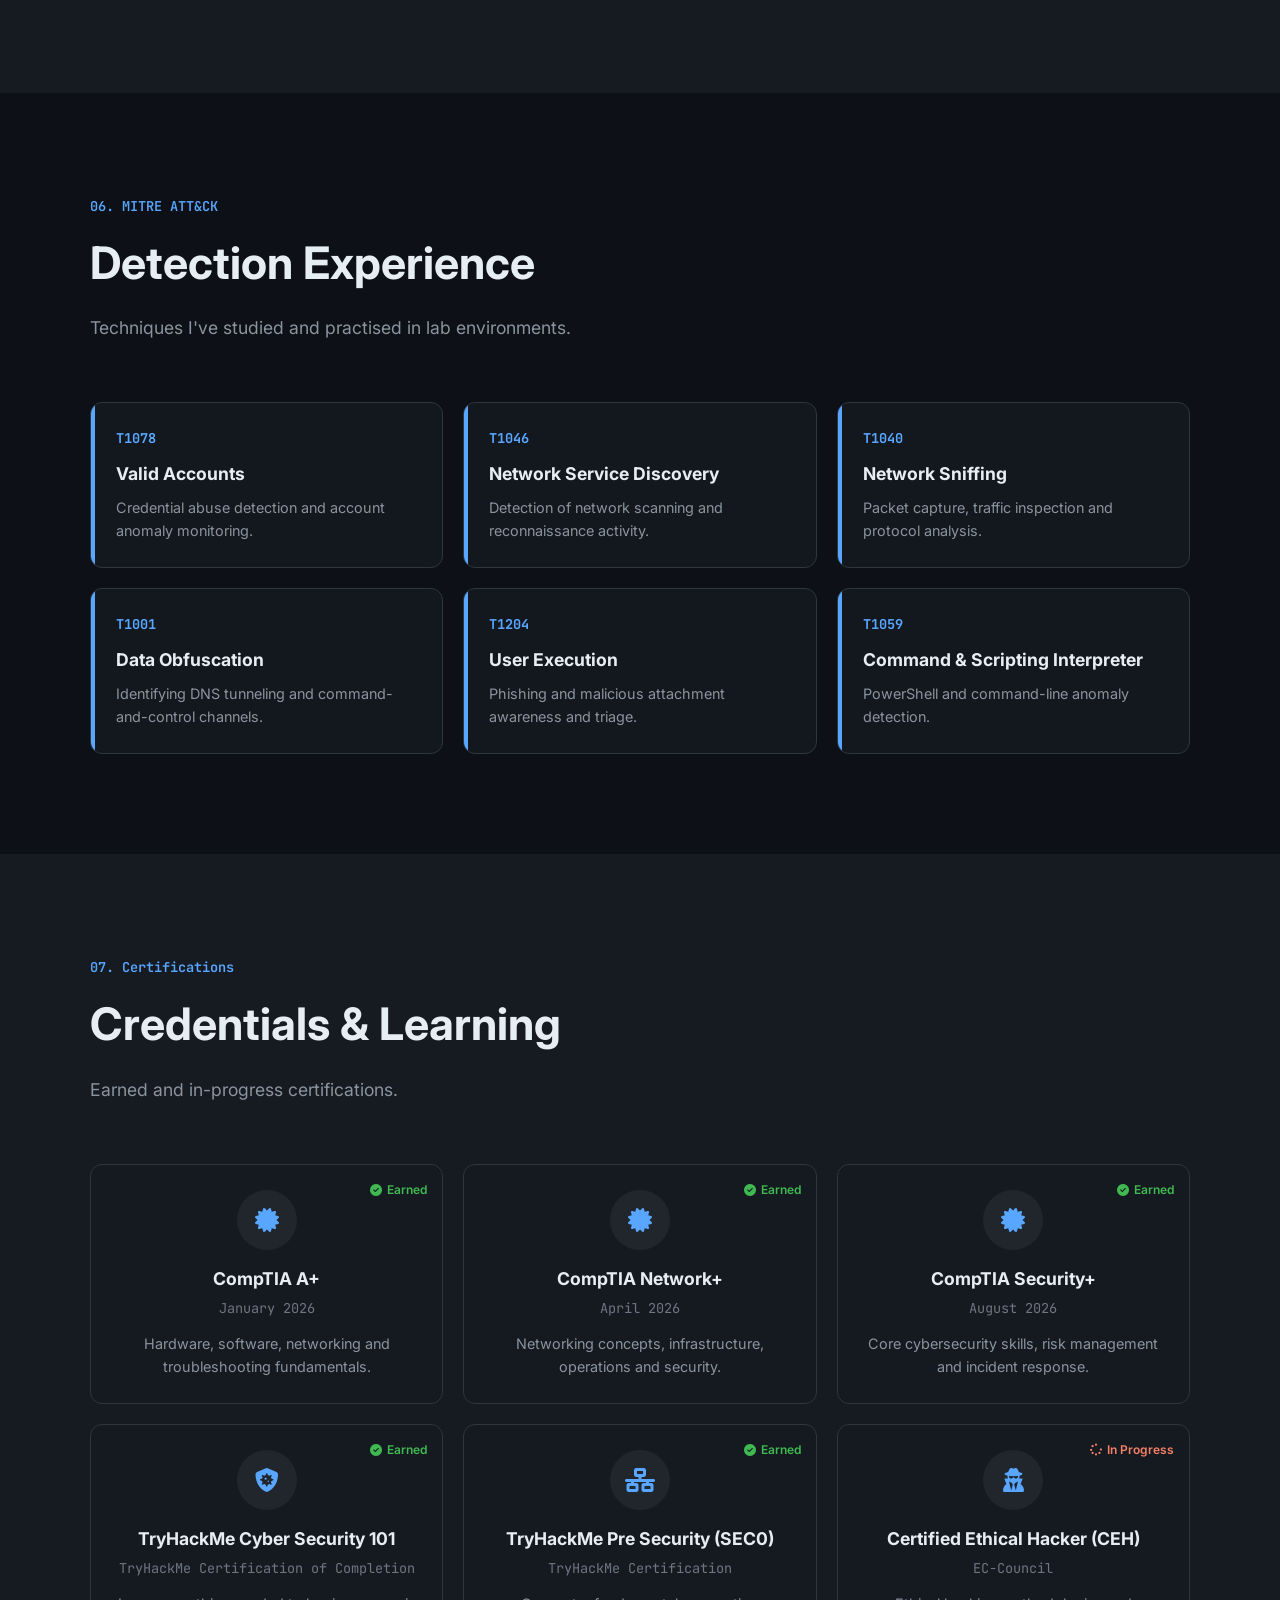
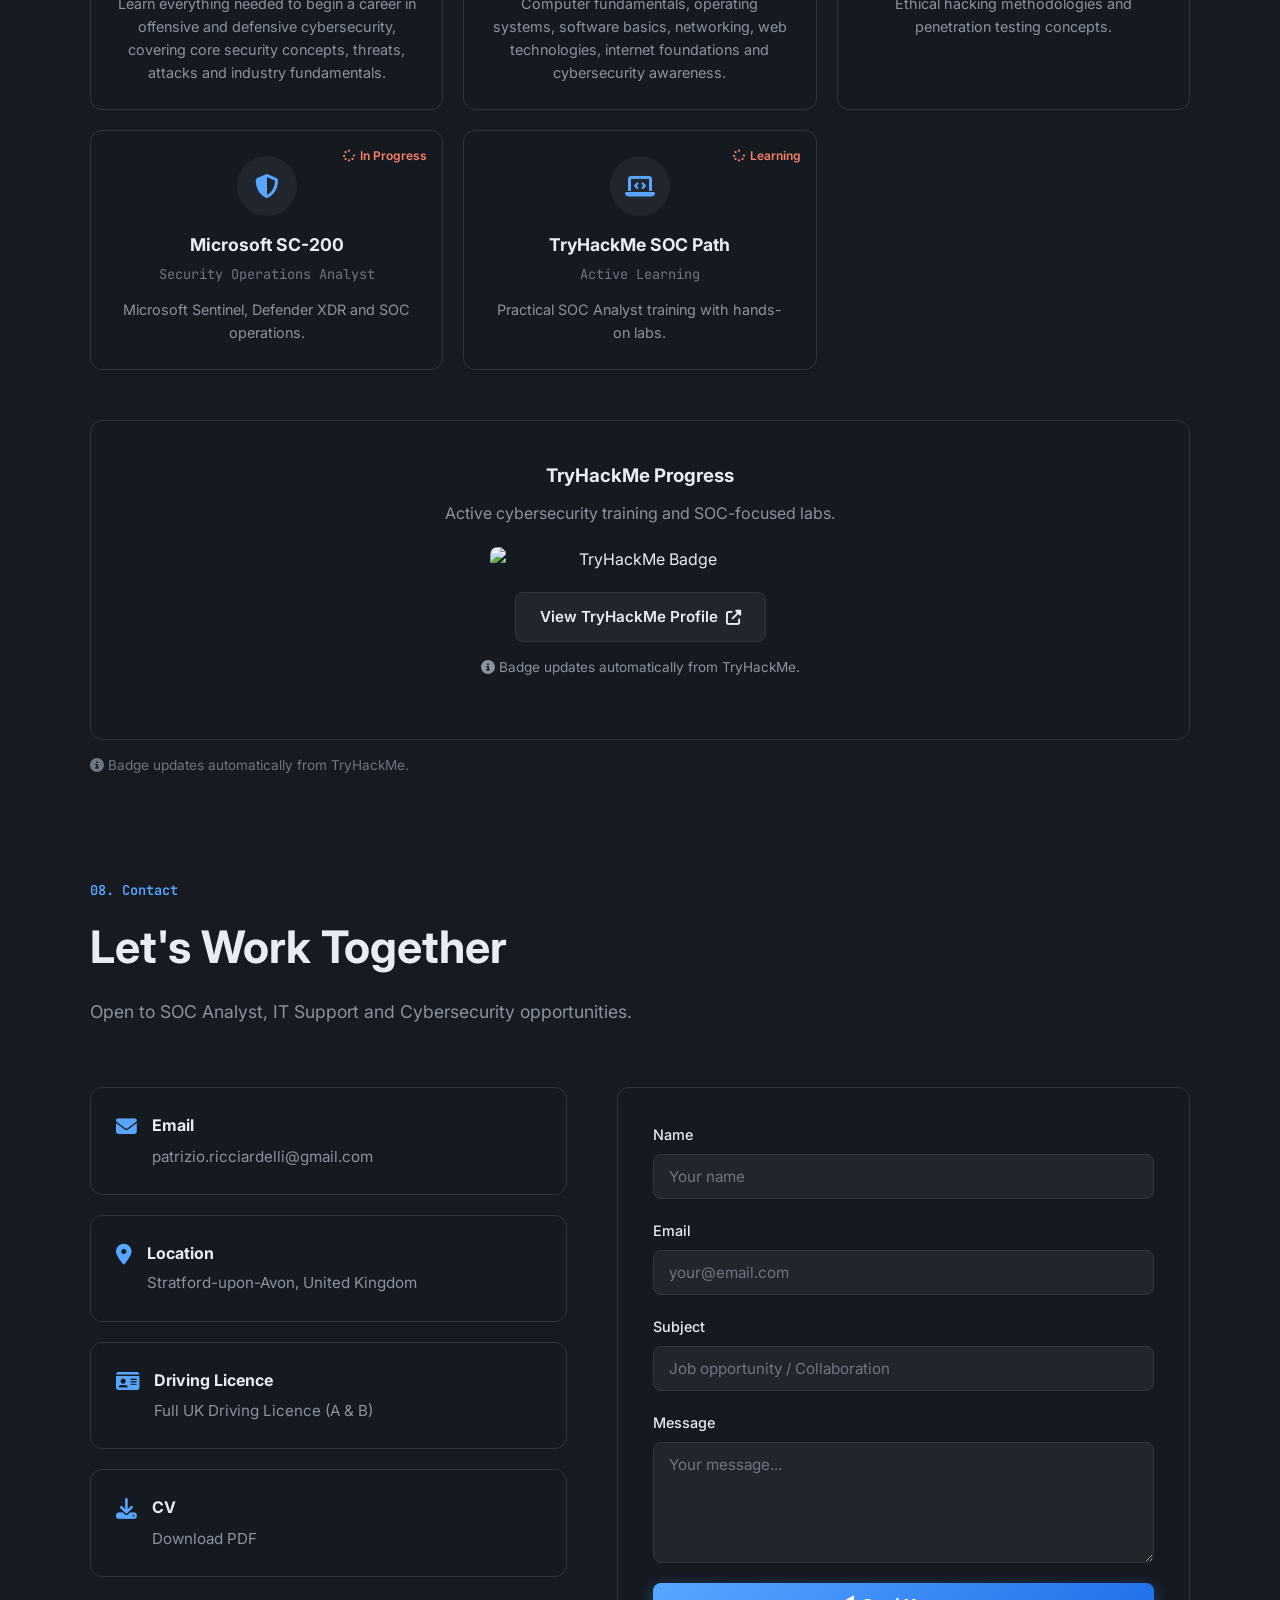
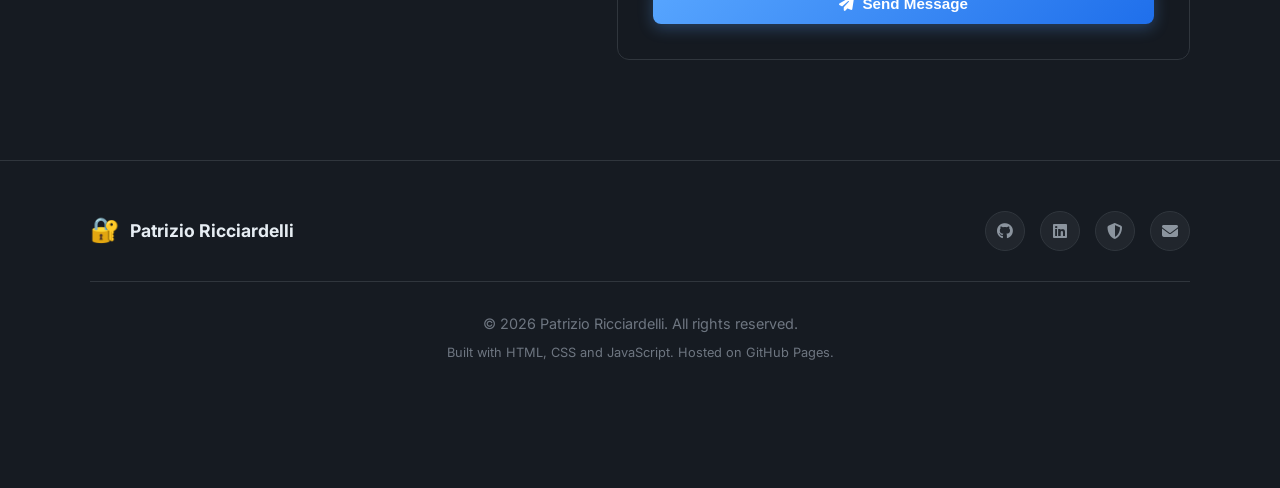
==== commit 50723a65: "Update print statement from 'Hello' to 'Goodbye'" ====
--- a/index.html
+++ b/index.html
@@ -810,18 +810,11 @@
                     <p>Practical SOC Analyst training with hands-on labs.</p>
                 </div>
             </div>
-            
-            <div class="tryhackme reveal">
-                <h3>TryHackMe Learning </h3>
-               <div class="tryhackme reveal">
-  <div class="tryhackme reveal">
-    <h3>TryHackMe Learning</h3>
-
-  <div class="tryhackme reveal">
+ <div class="tryhackme reveal">
     <h3>TryHackMe Progress</h3>
     <p>Active cybersecurity training and SOC-focused labs.</p>
 
-    <img src="assets 7FCBA8C6-63AB-4EC6-A012-1D5C2A919B79.png"
+    <img src="https://tryhackme-badges.s3.amazonaws.com/Payrick.png"
          alt="TryHackMe Badge"
          class="thm-badge">
 
@@ -838,6 +831,12 @@
         Badge updates automatically from TryHackMe.
     </p>
 </div>
+
+    <p class="note">
+        <i class="fas fa-info-circle"></i>
+        Badge updates automatically from TryHackMe.
+    </p>
+</div>
     <!-- Contact Section -->
     <section class="section contact" id="contact">
         <div class="container">
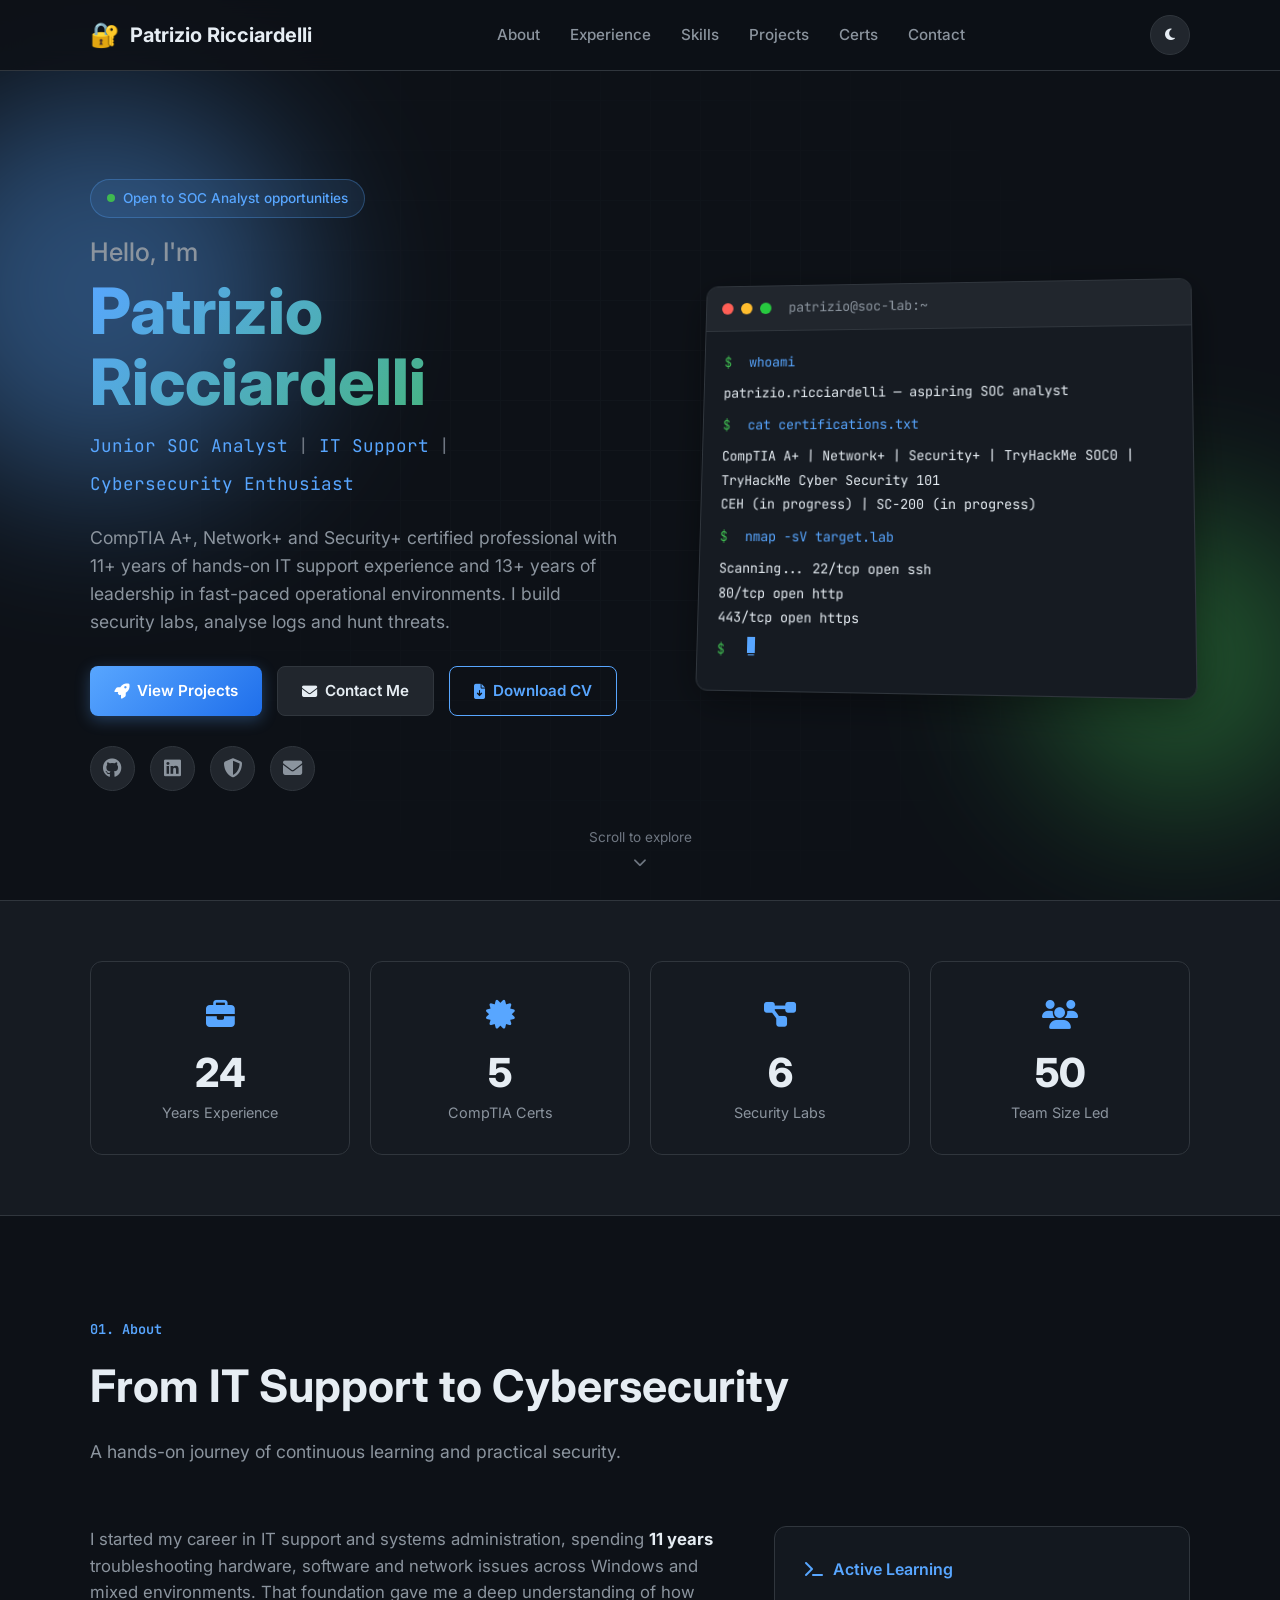
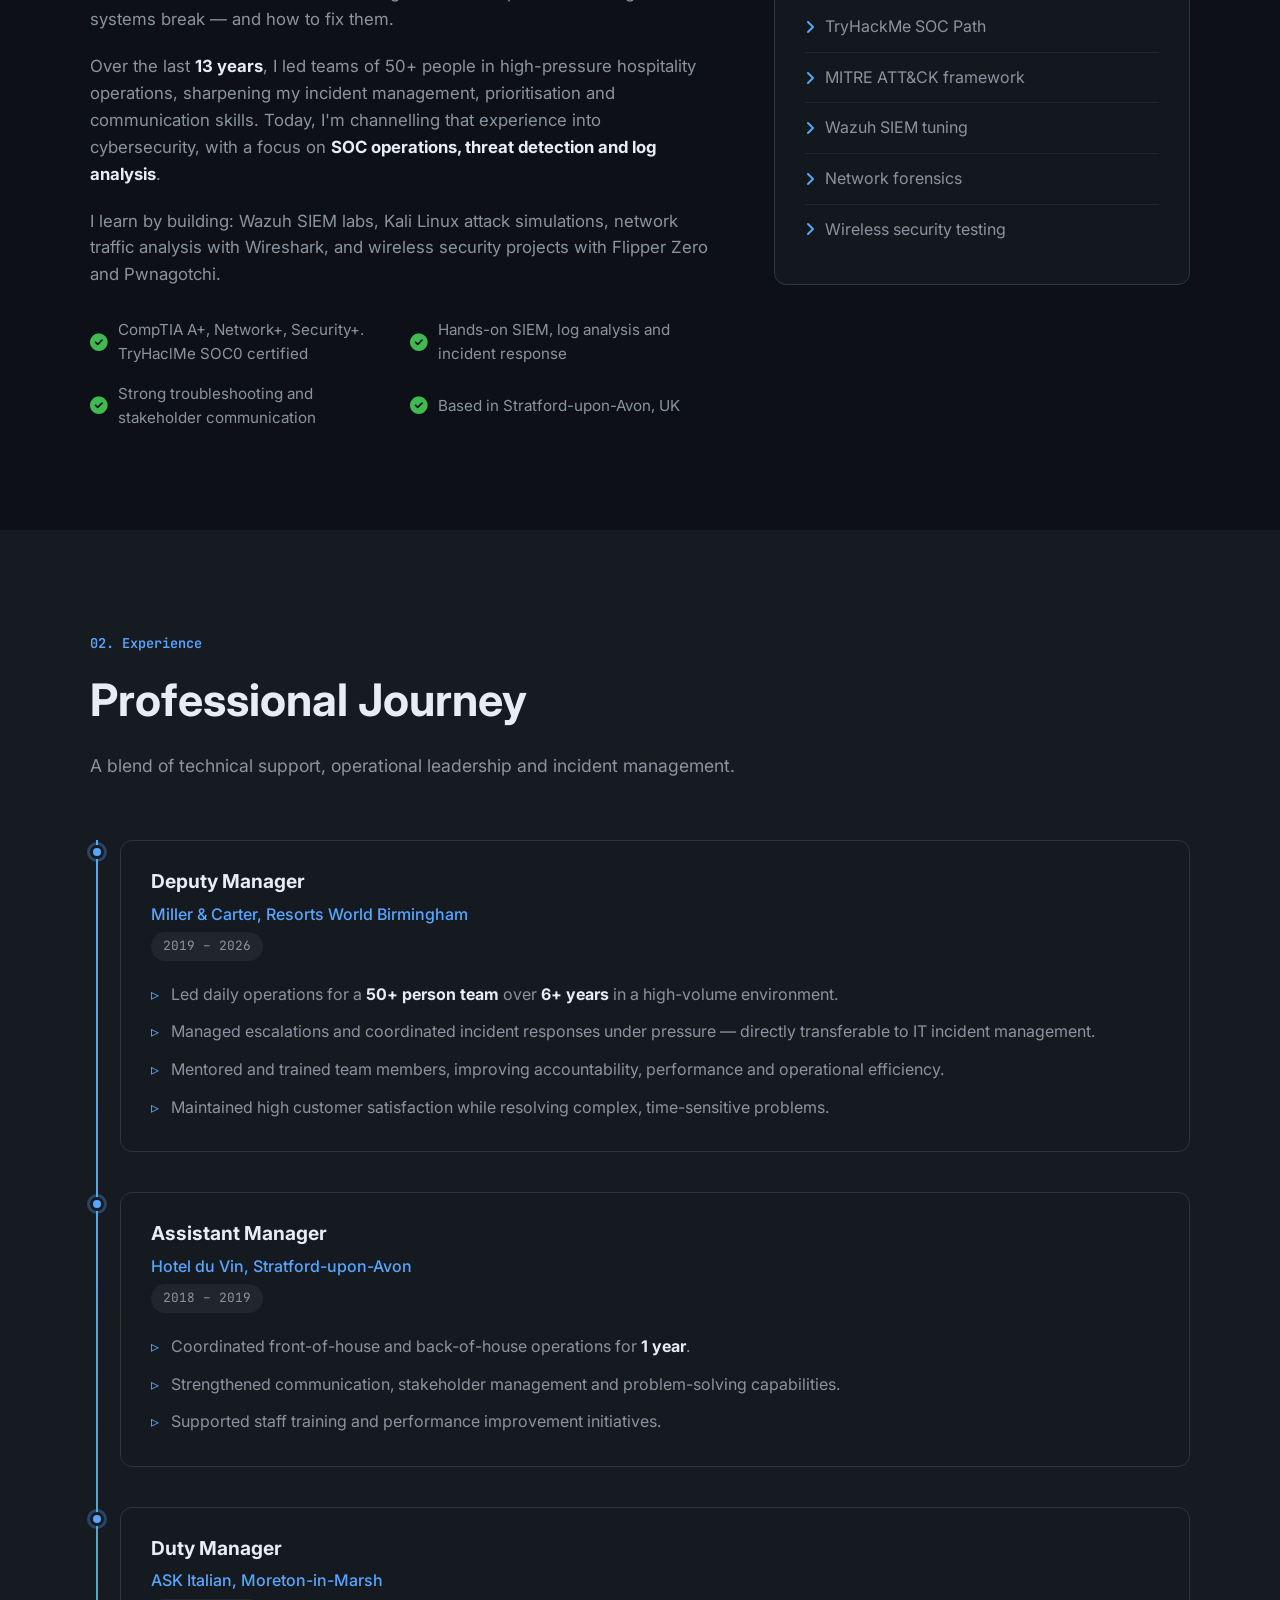
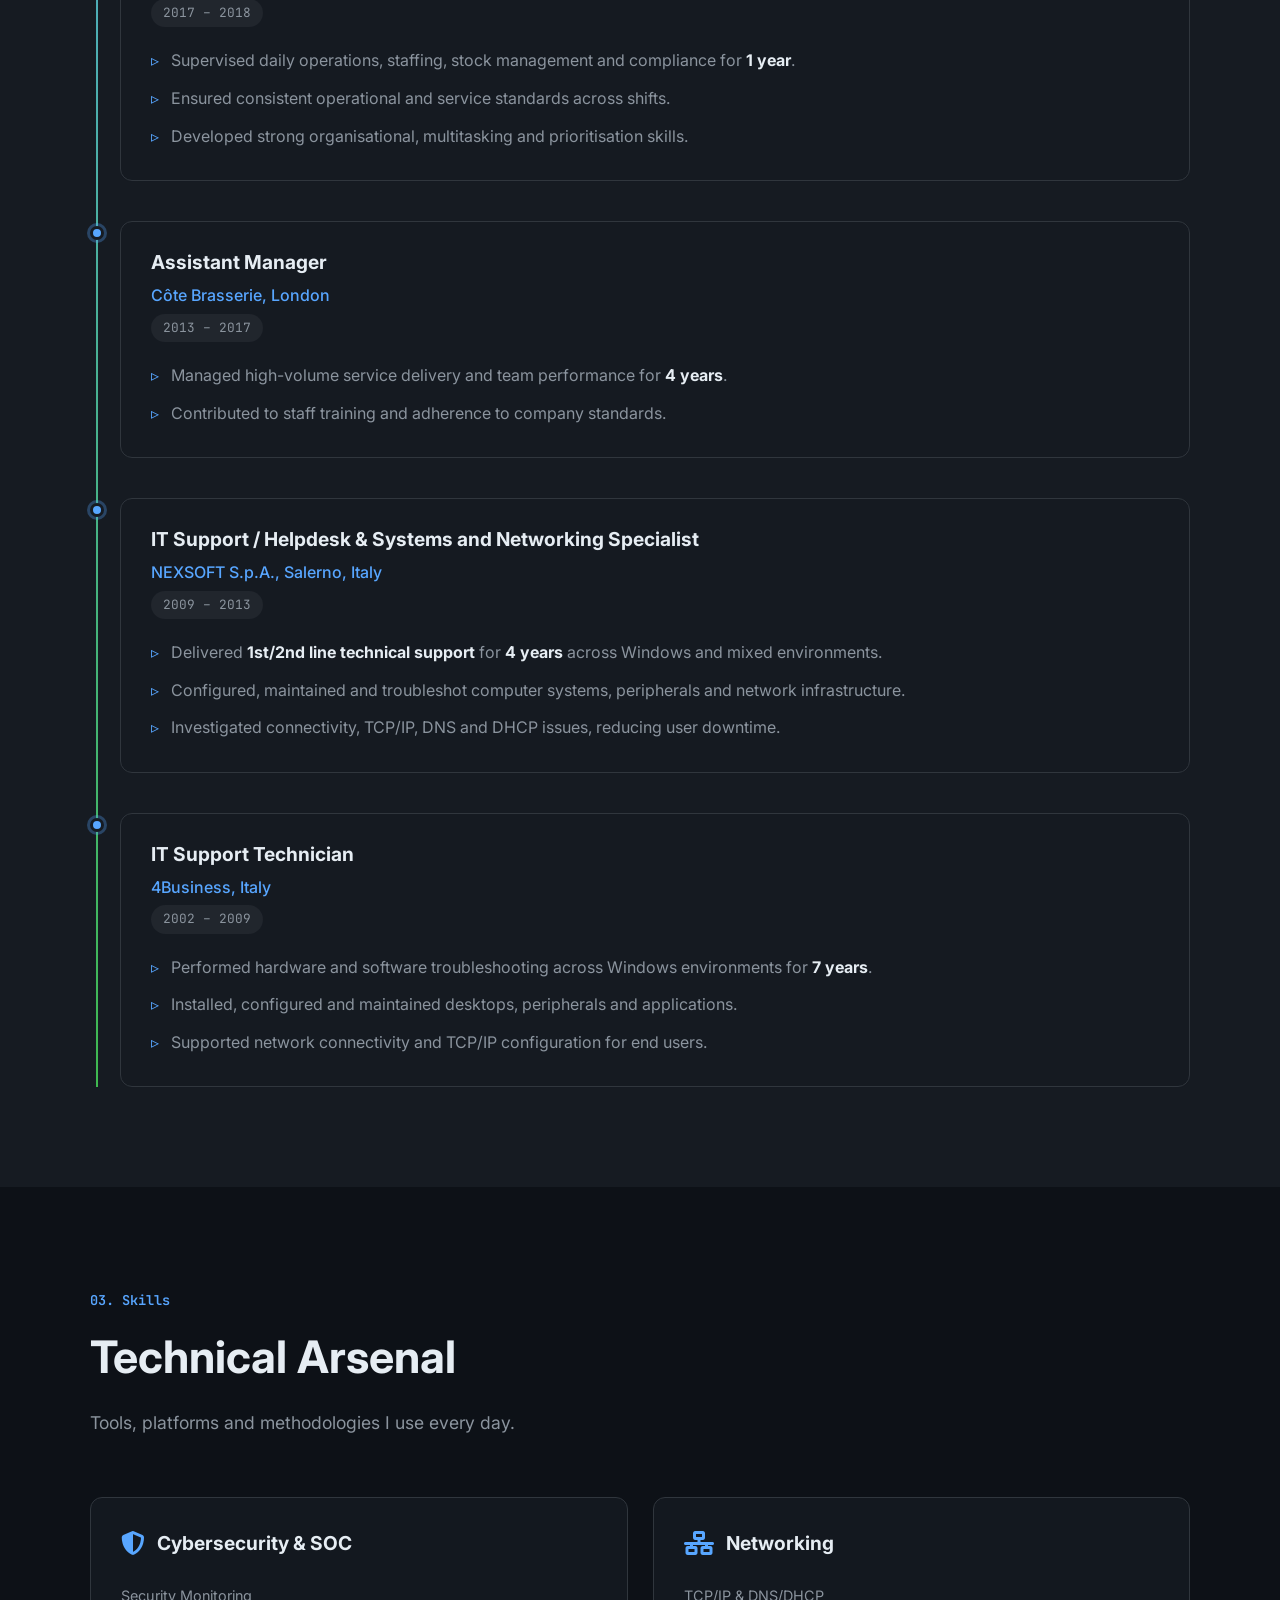
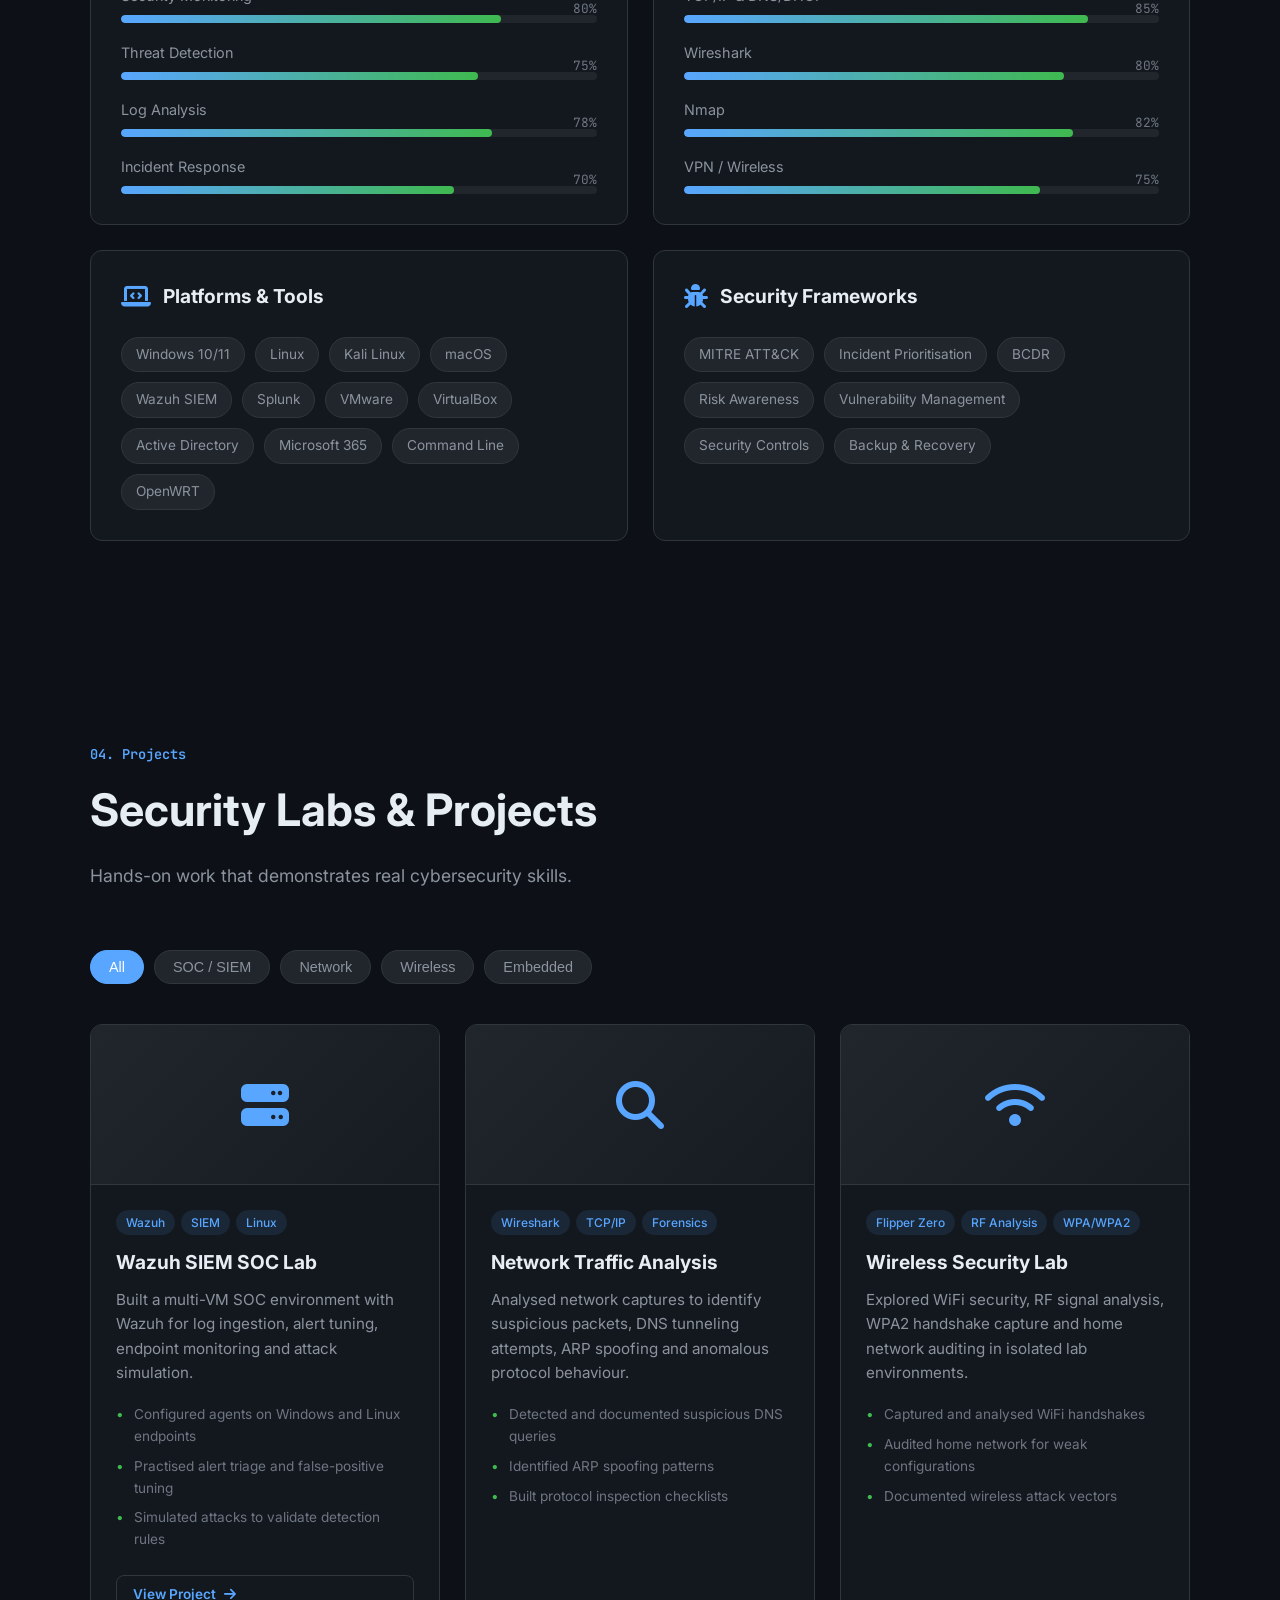
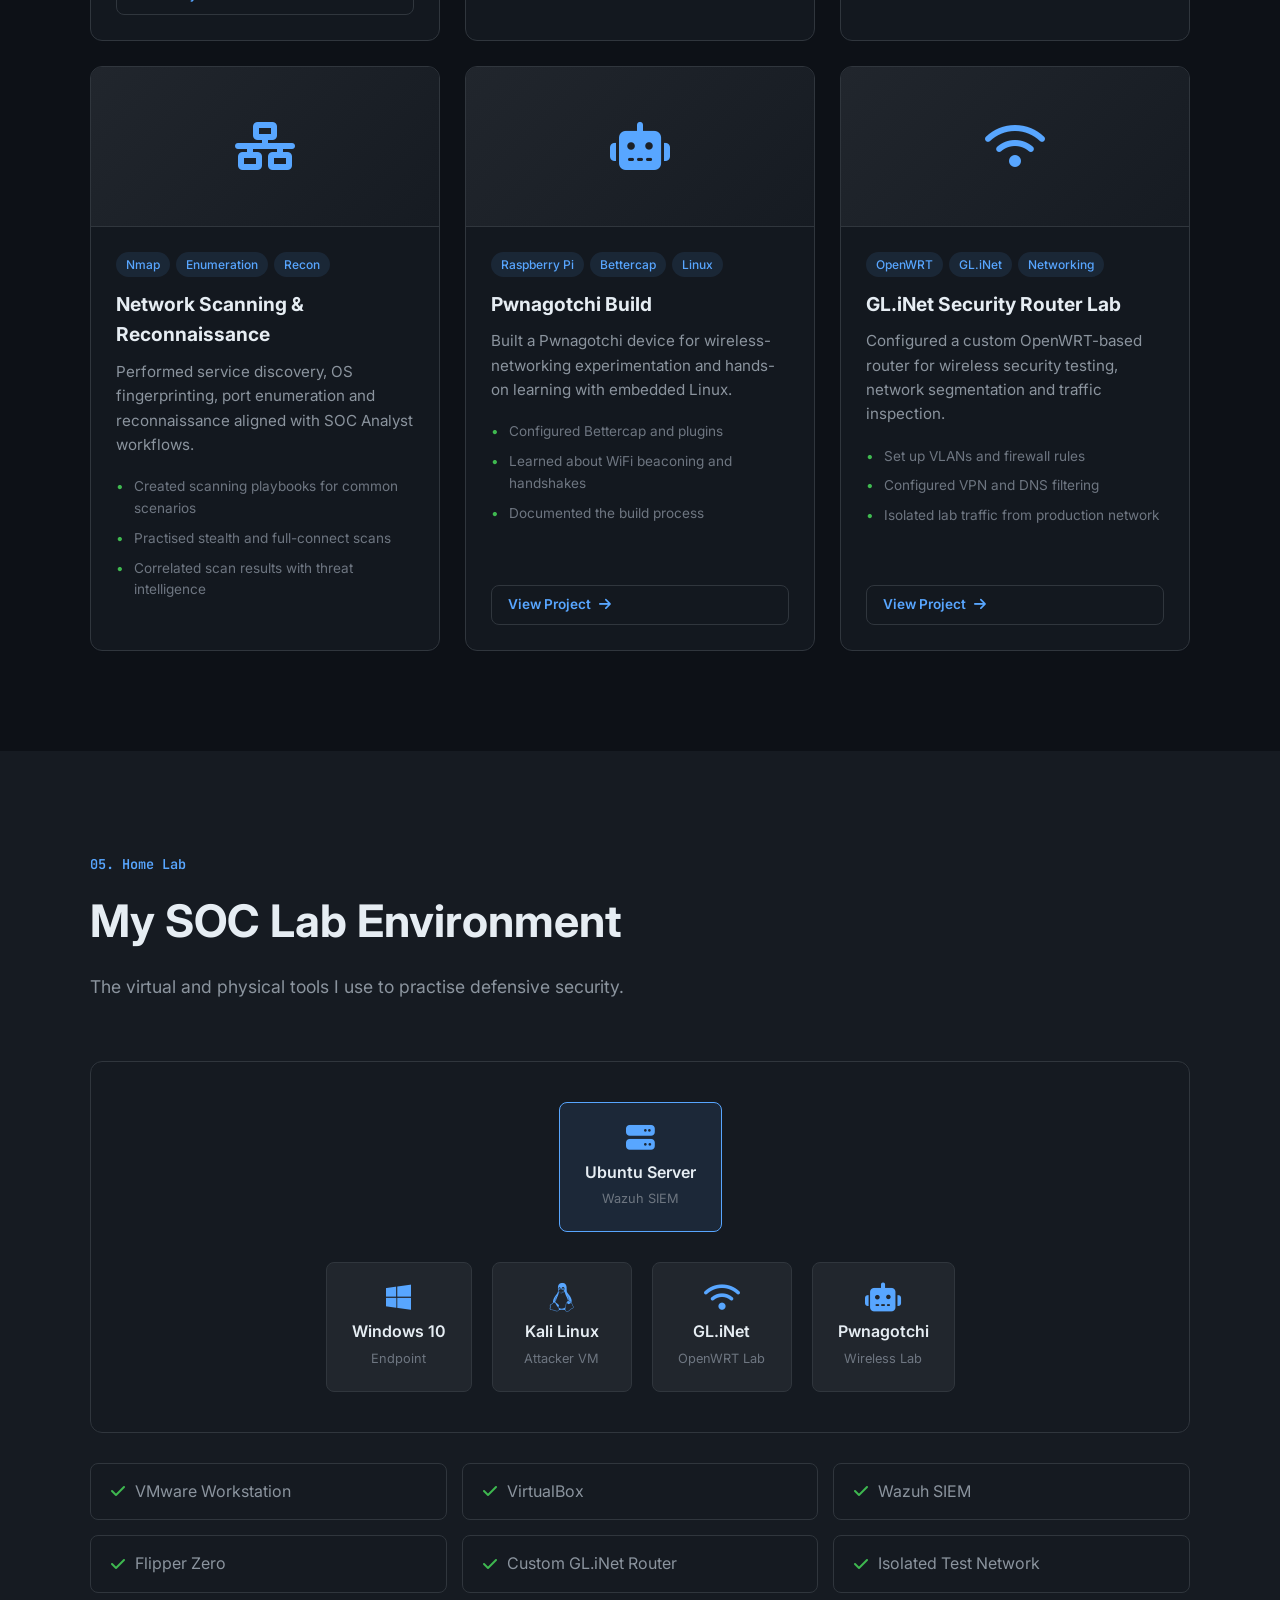
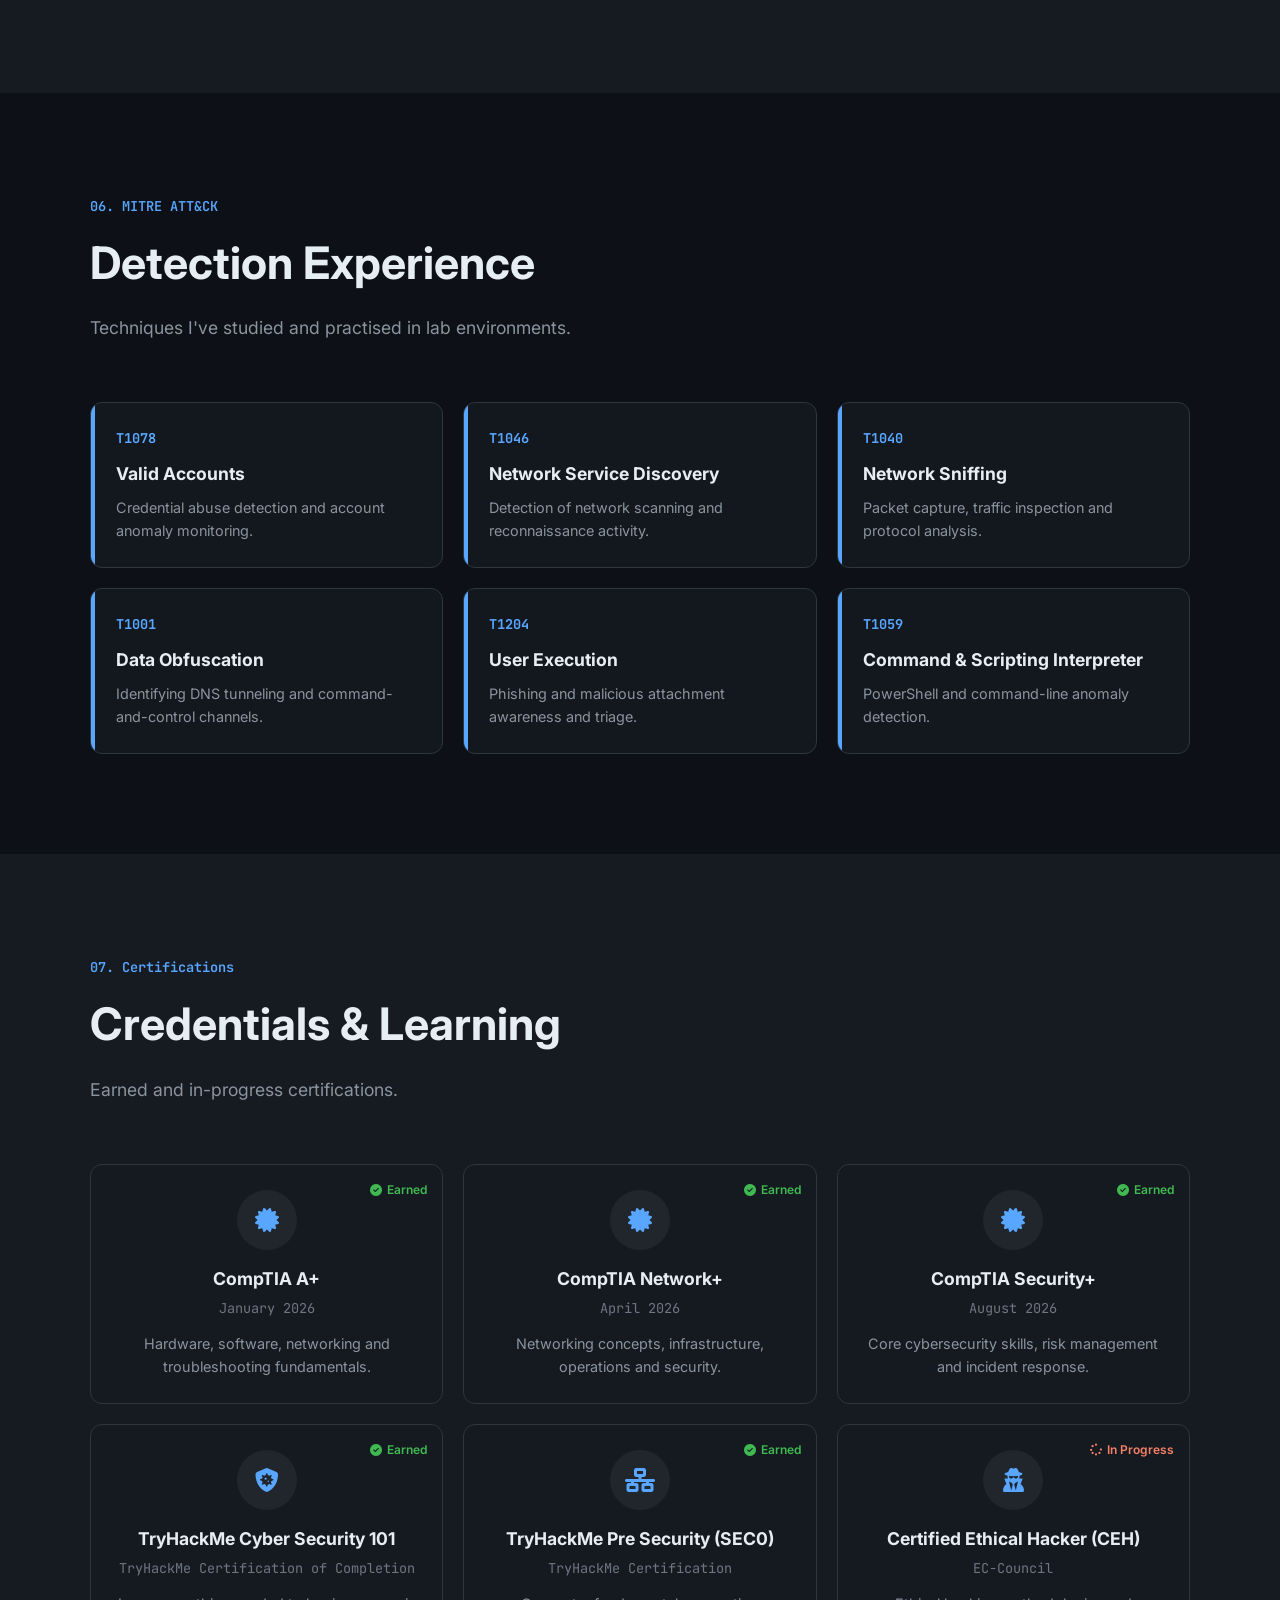
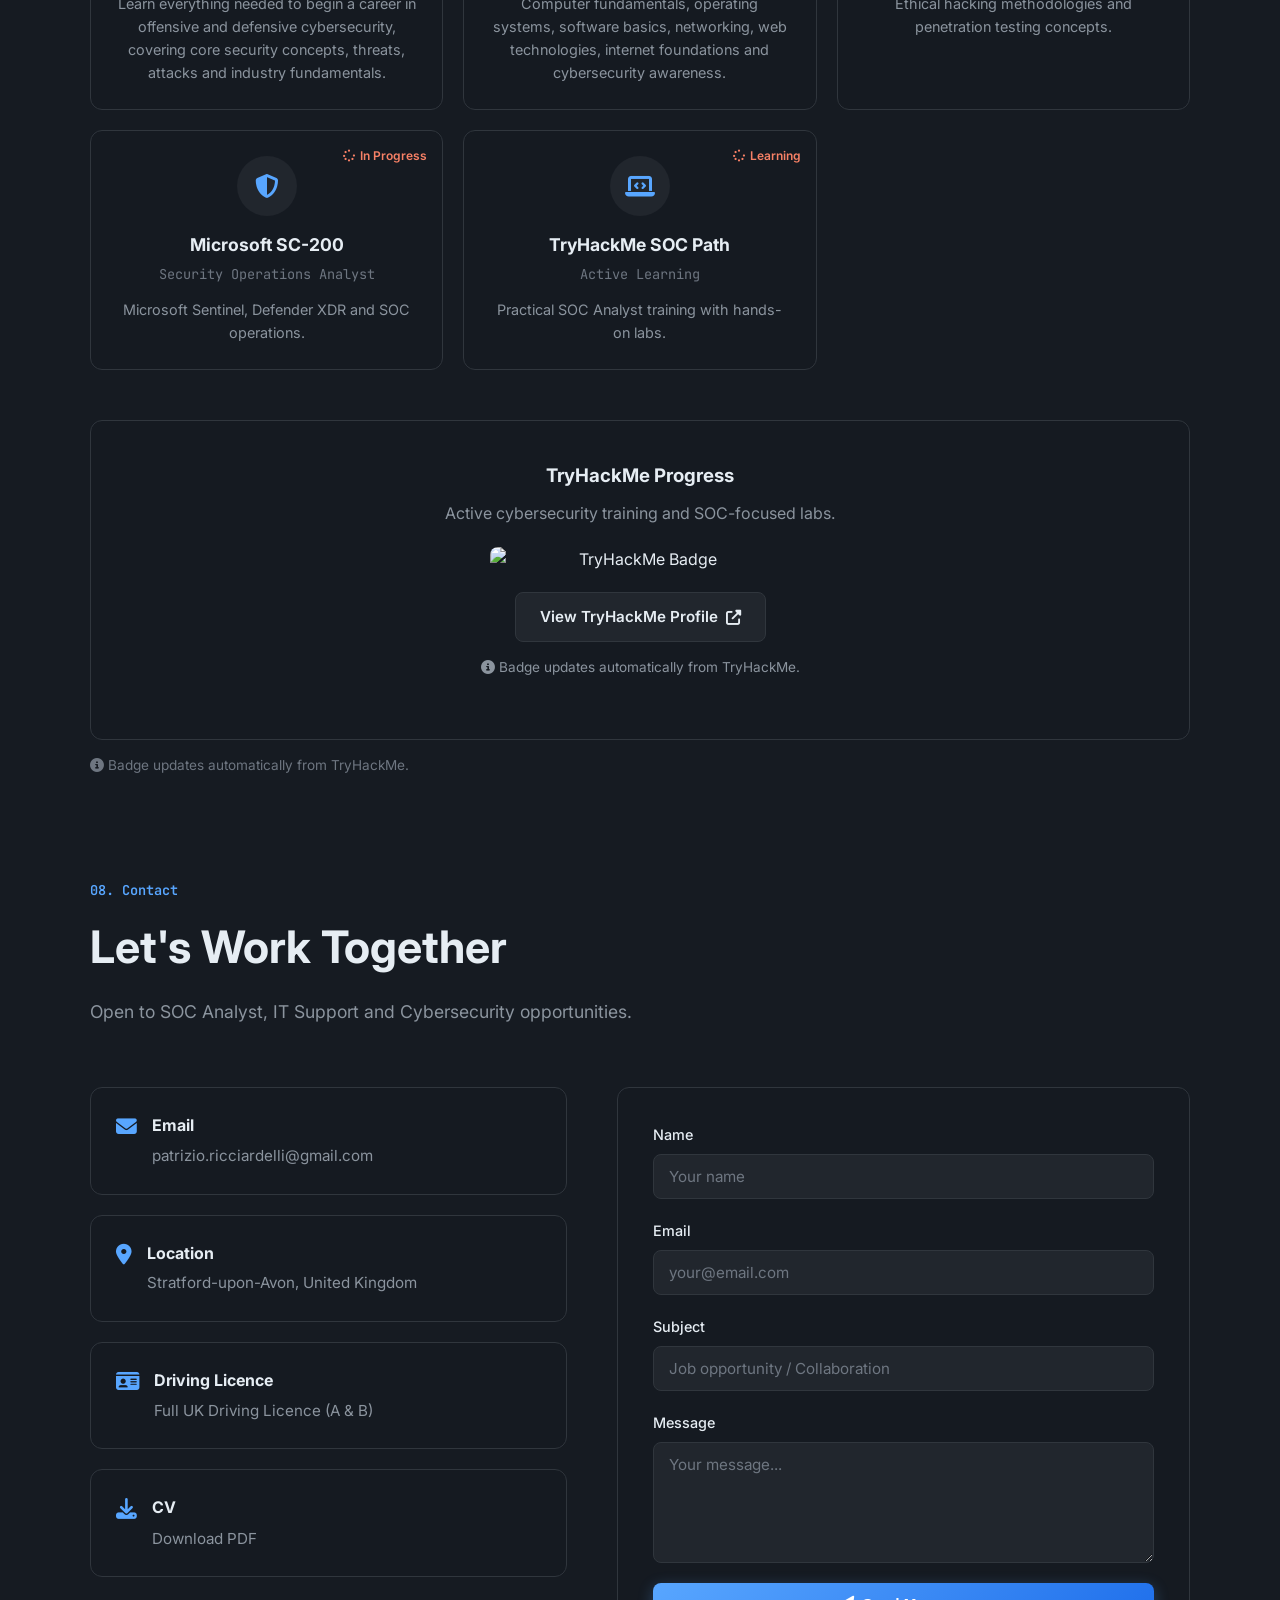
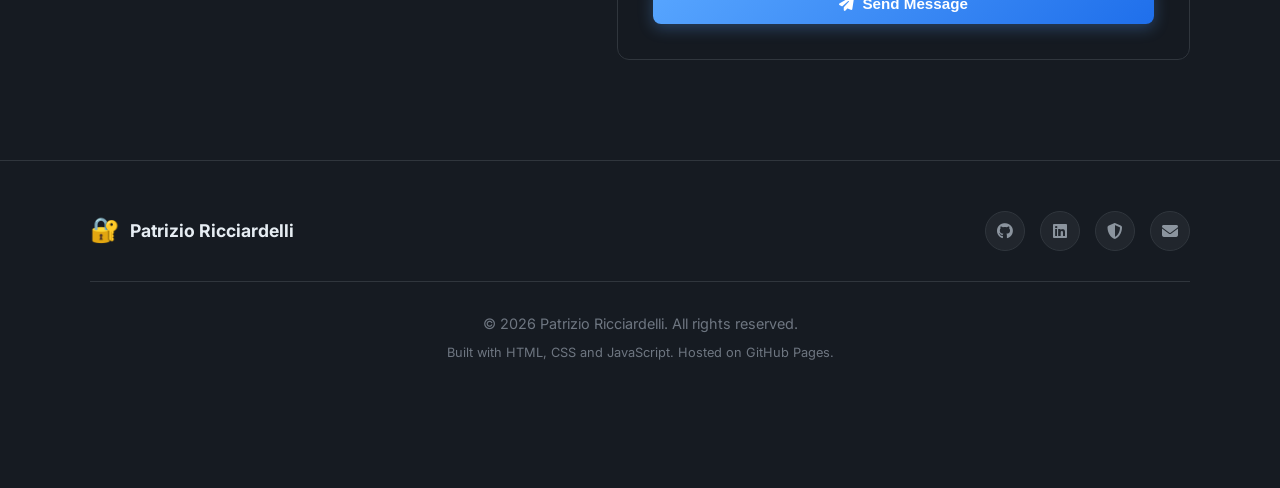
==== commit d4c377de: "Update index.html" ====
--- a/index.html
+++ b/index.html
@@ -224,7 +224,7 @@
                     <div class="about-highlights">
                         <div class="highlight">
                             <i class="fas fa-check-circle"></i>
-                            <span>CompTIA A+, Network+, Security+ certified</span>
+                            <span>CompTIA A+, Network+, Security+. TryHaclMe SOC0 certified</span>
                         </div>
                         <div class="highlight">
                             <i class="fas fa-check-circle"></i>
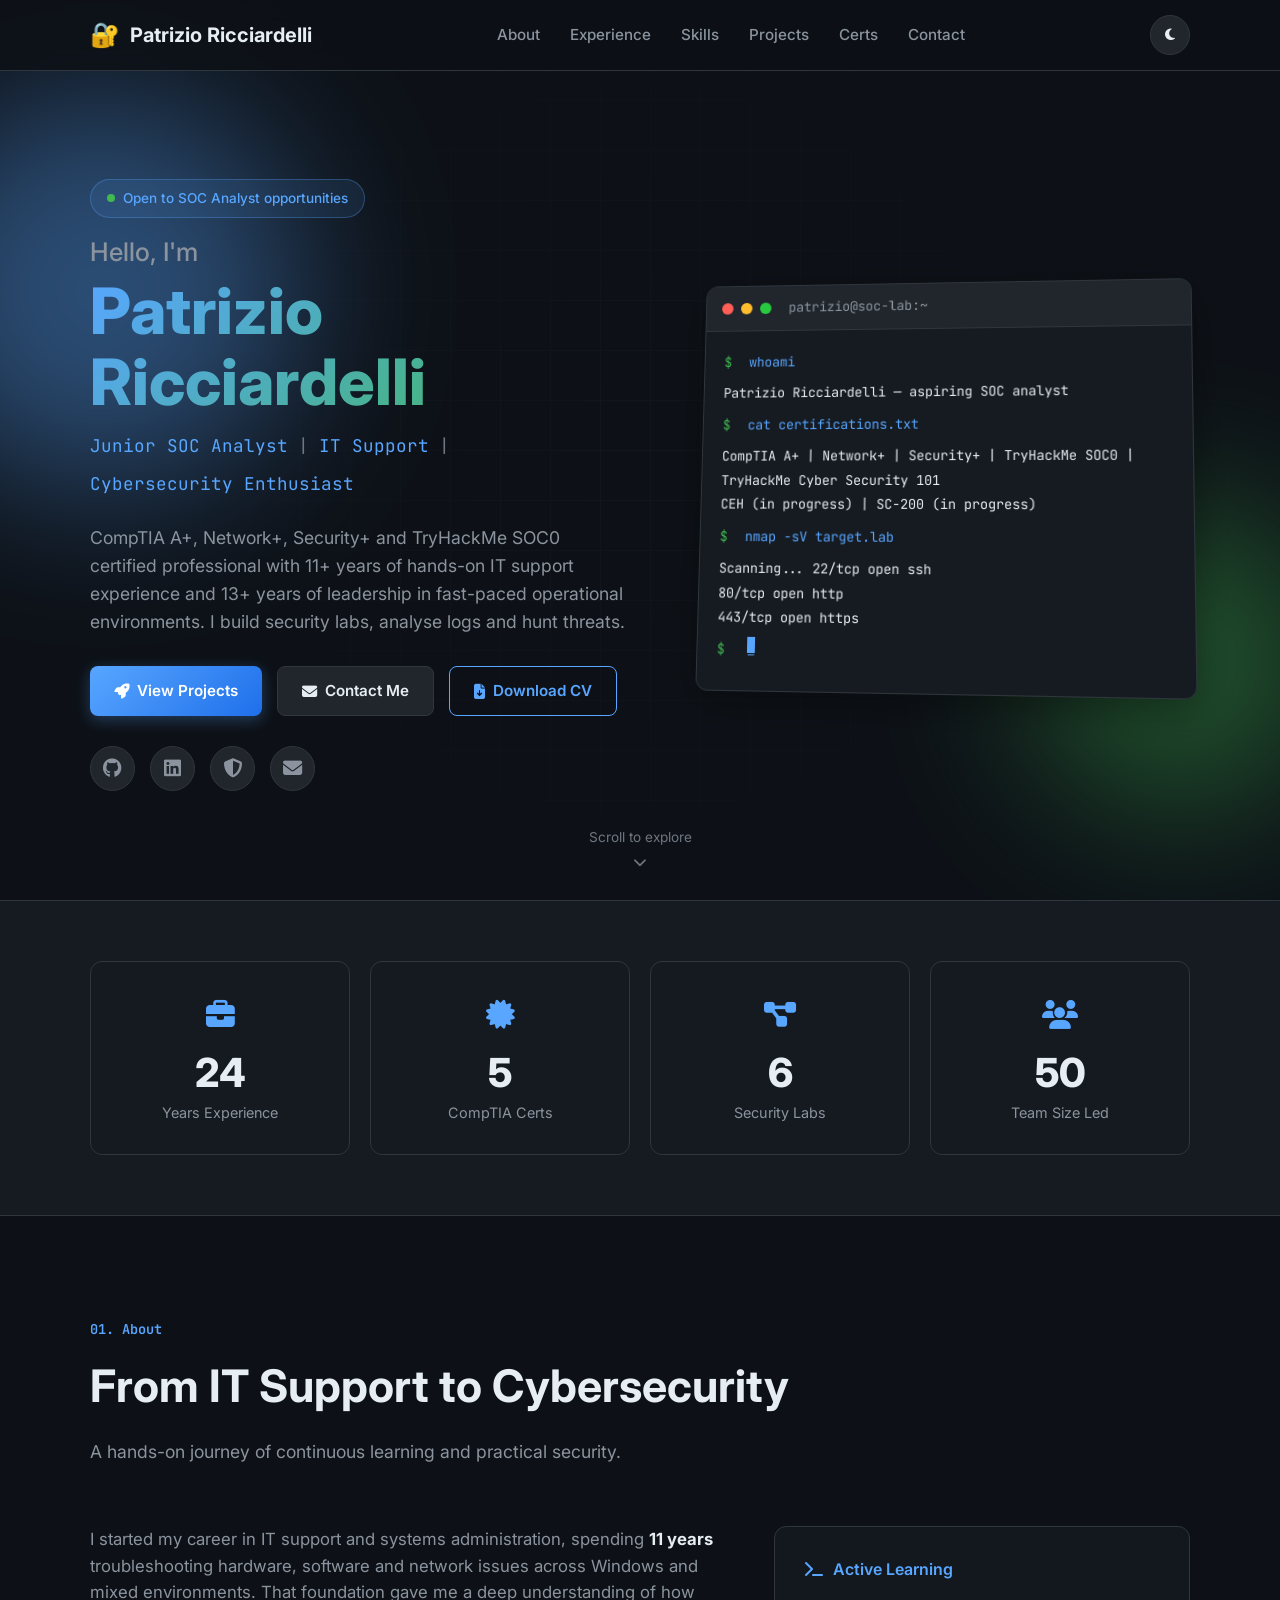
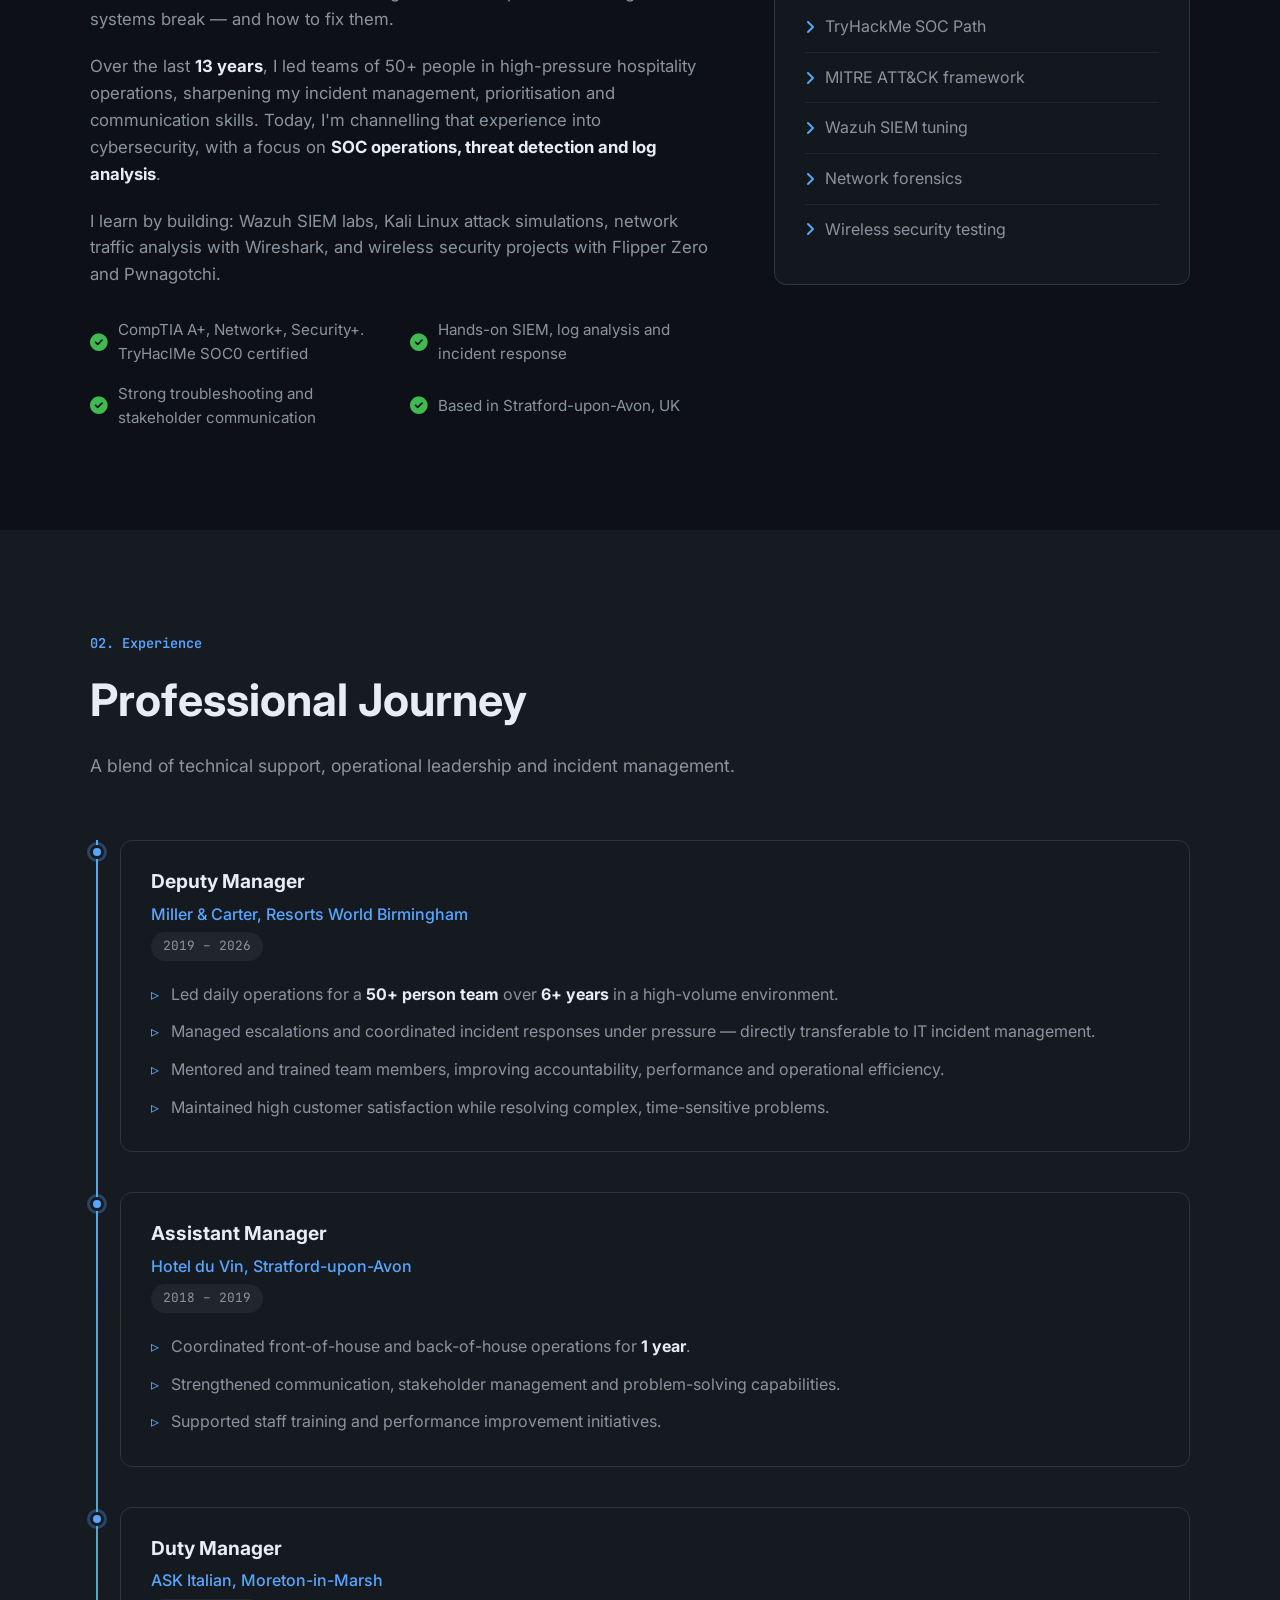
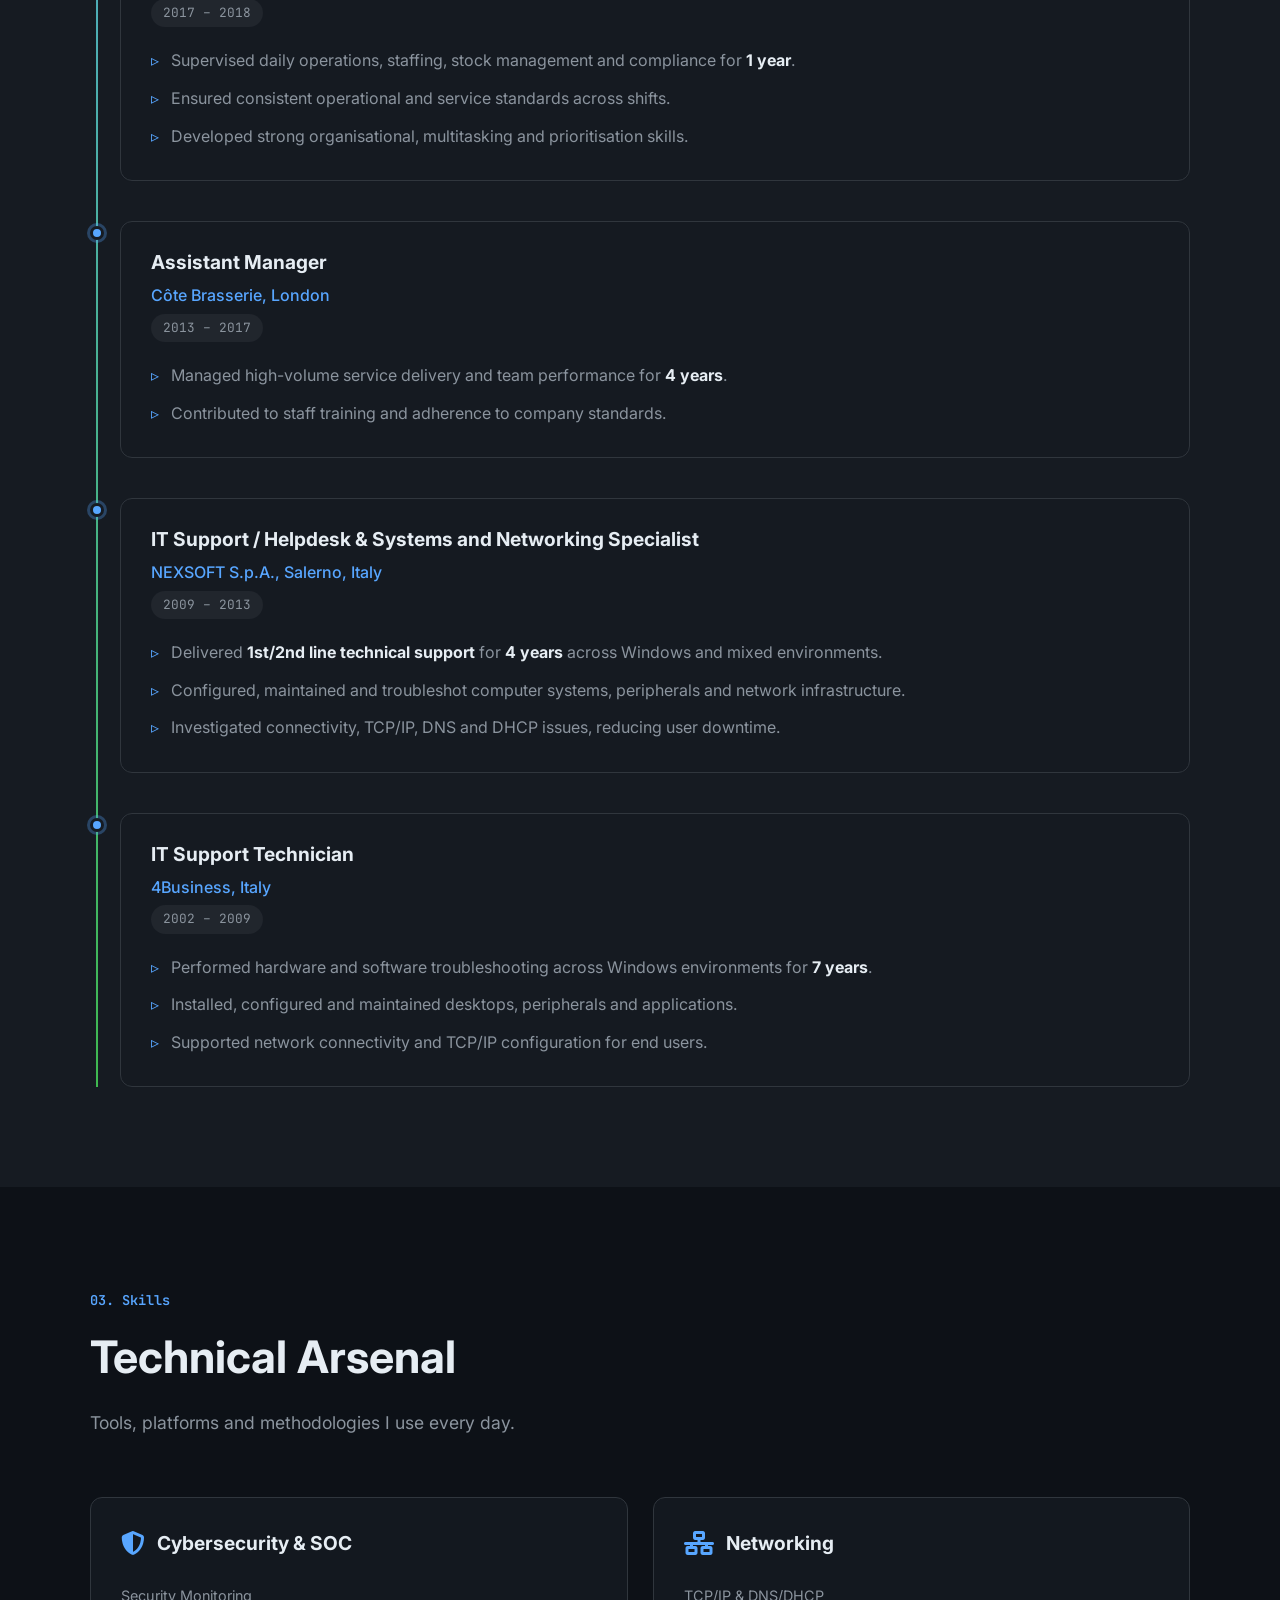
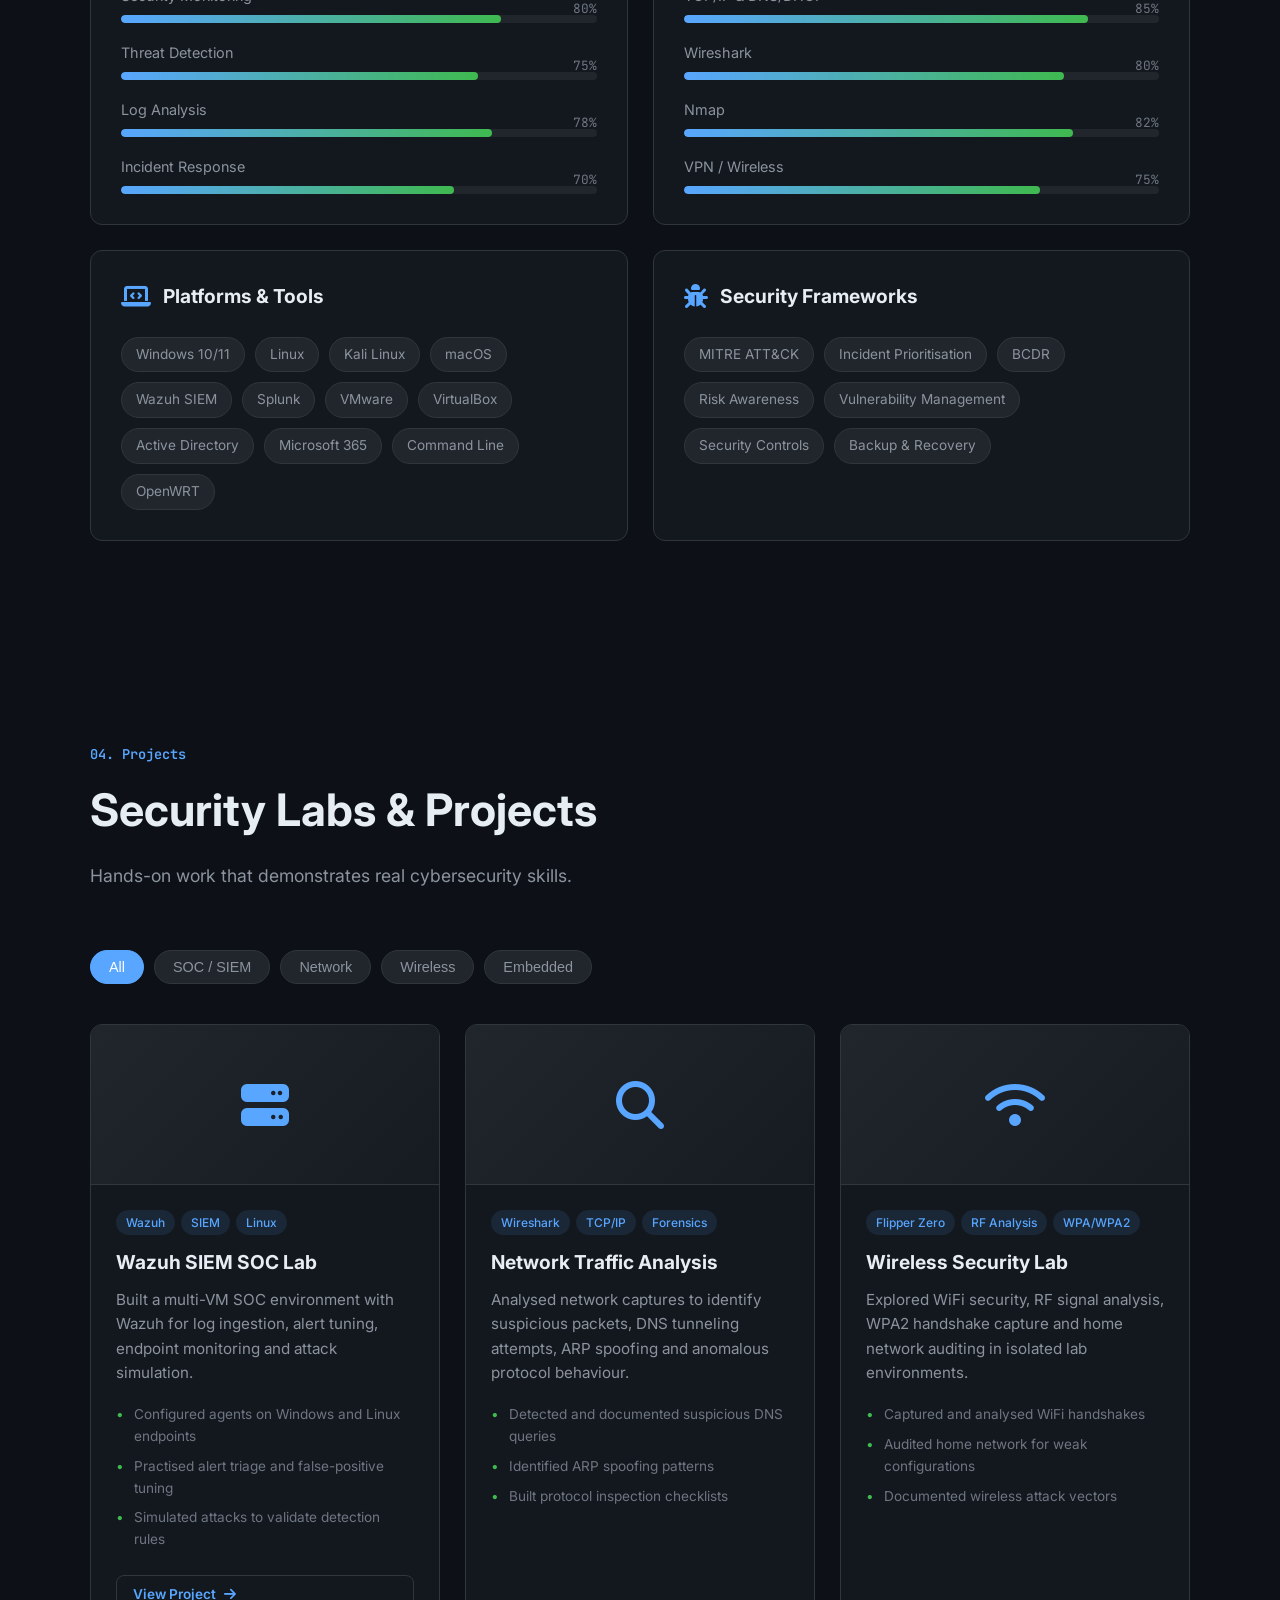
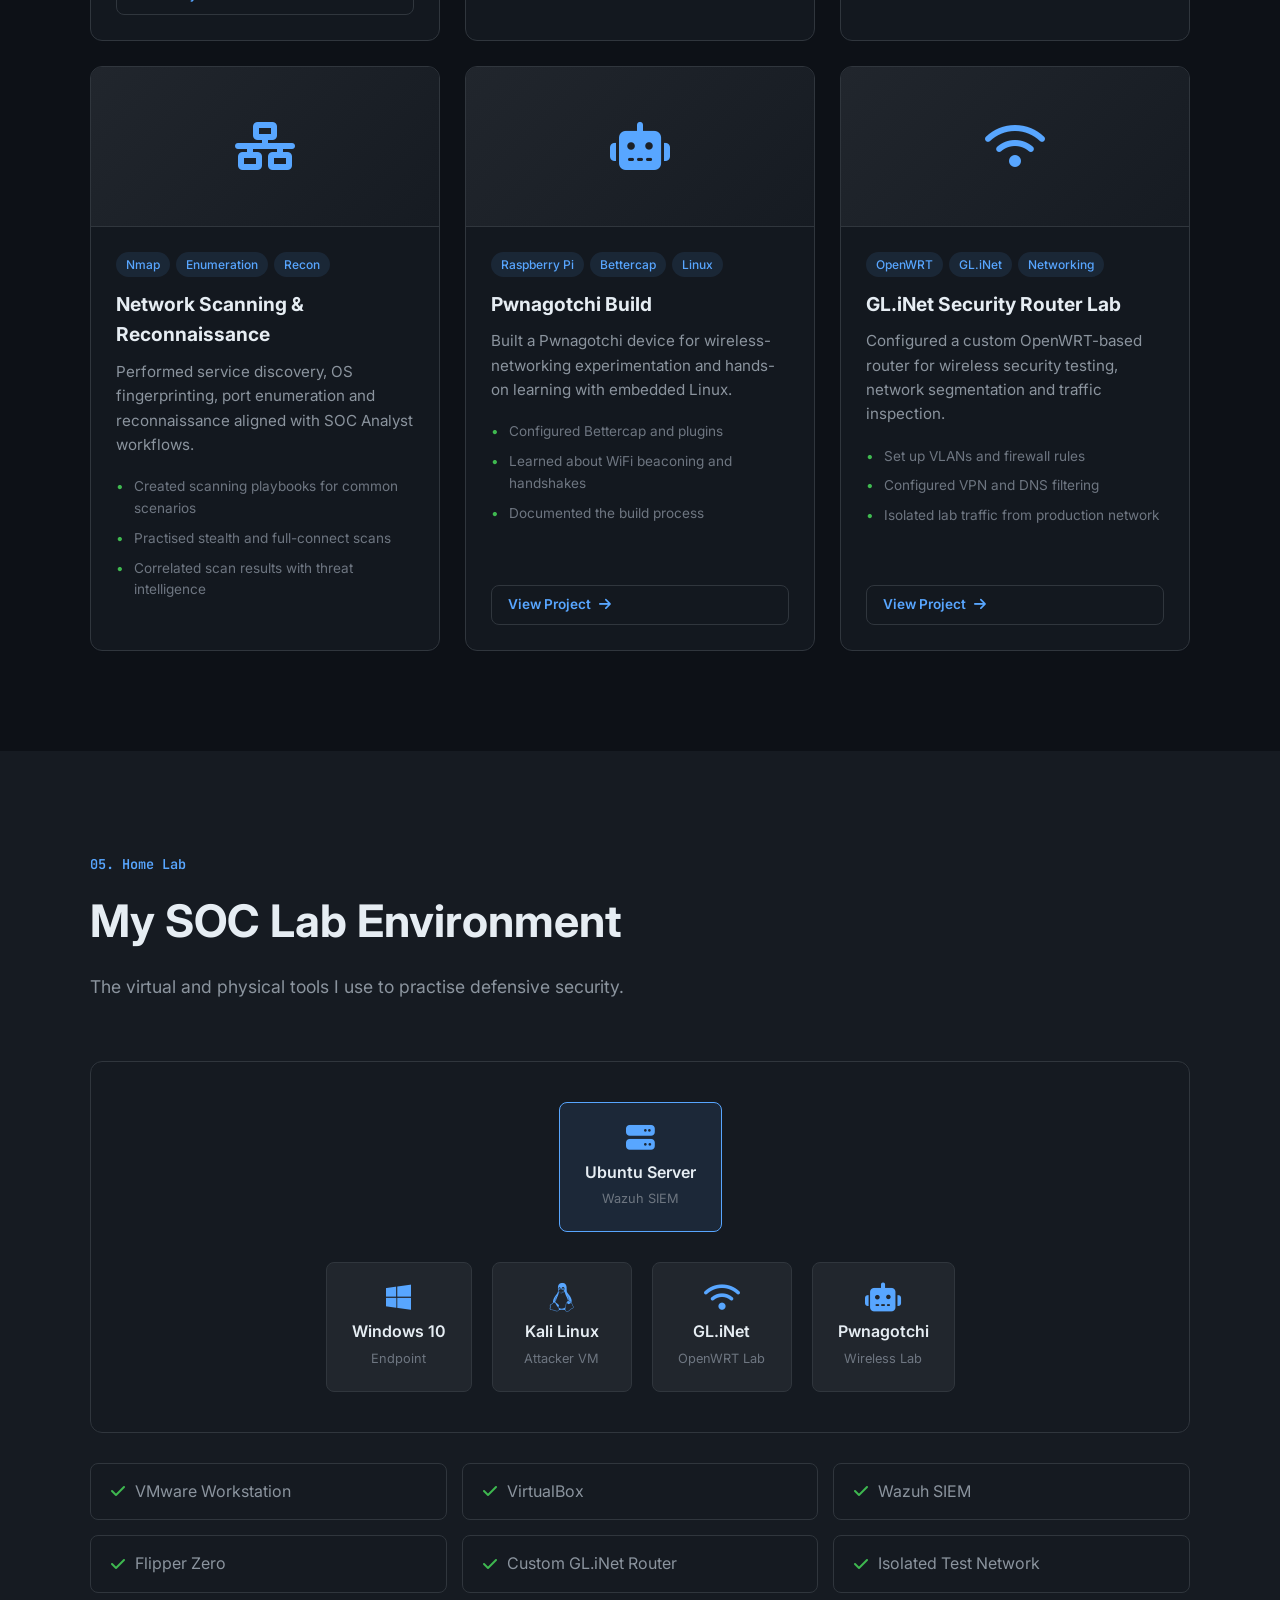
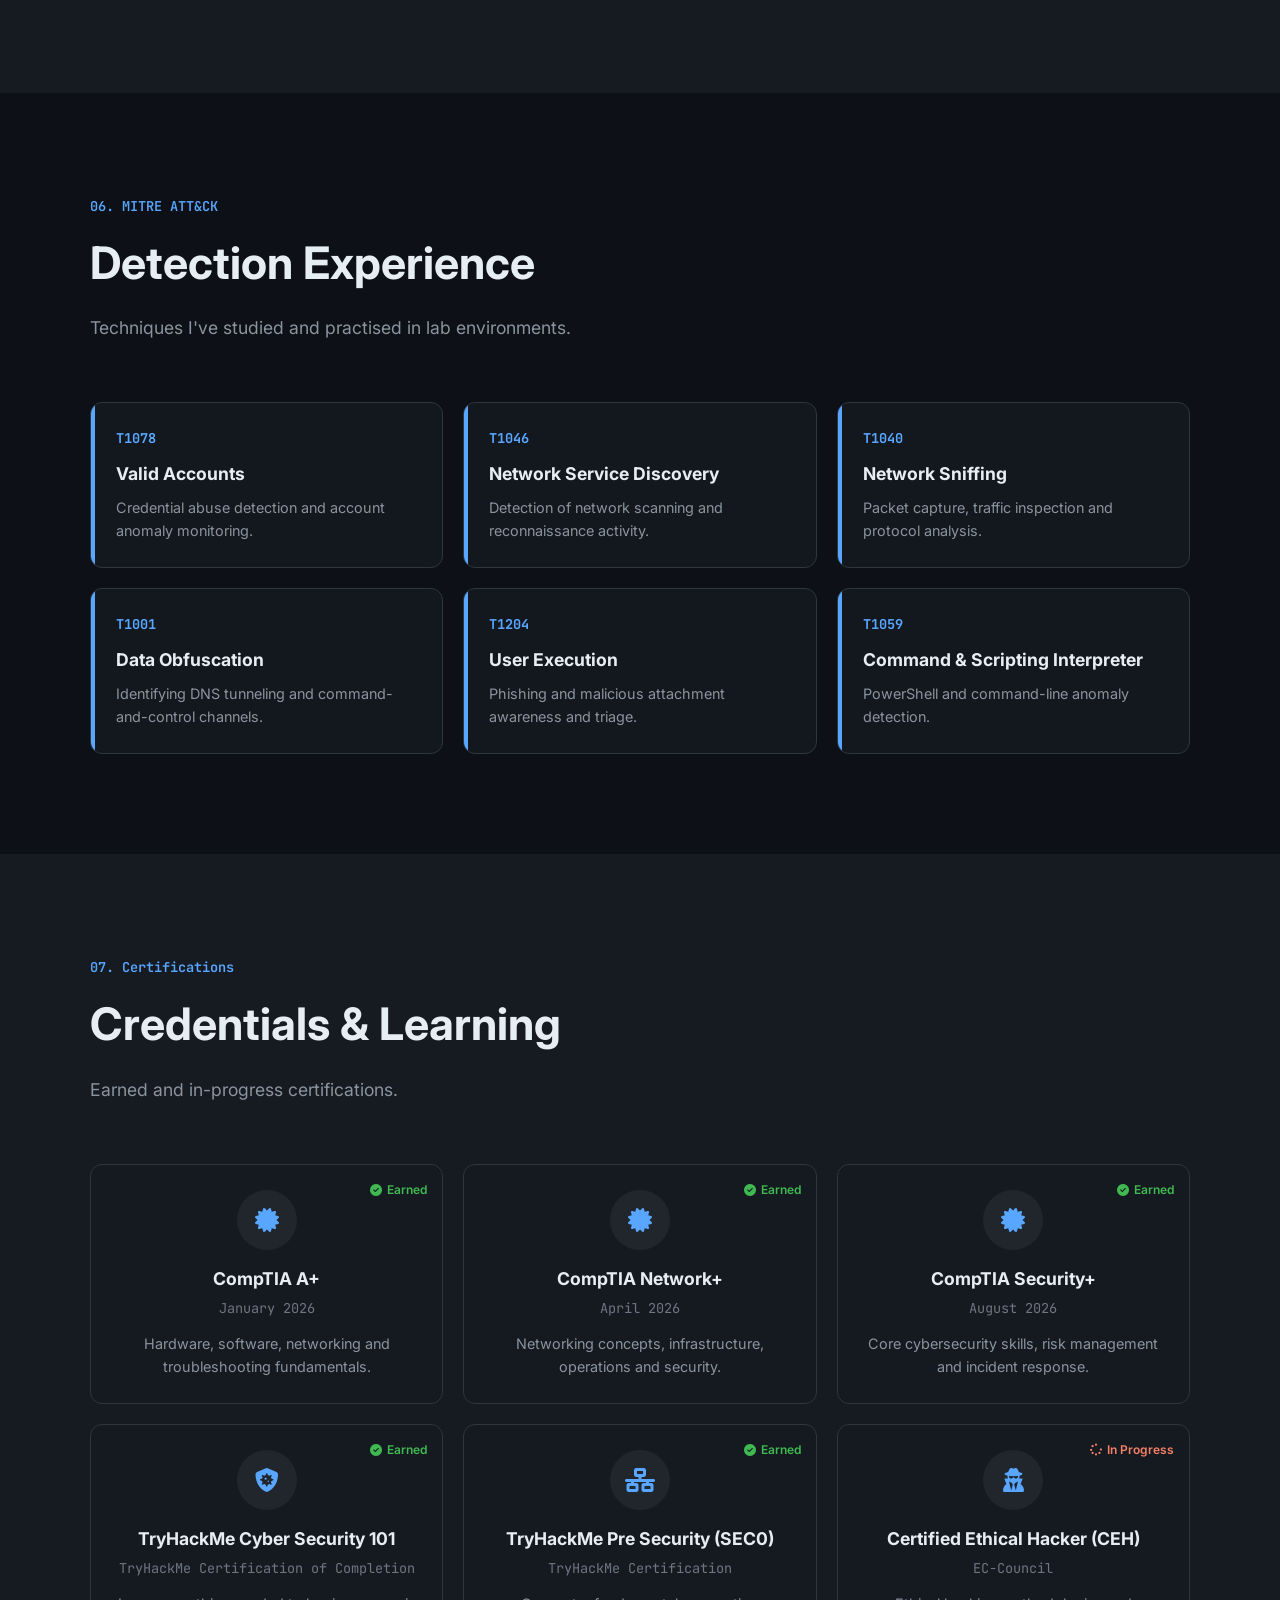
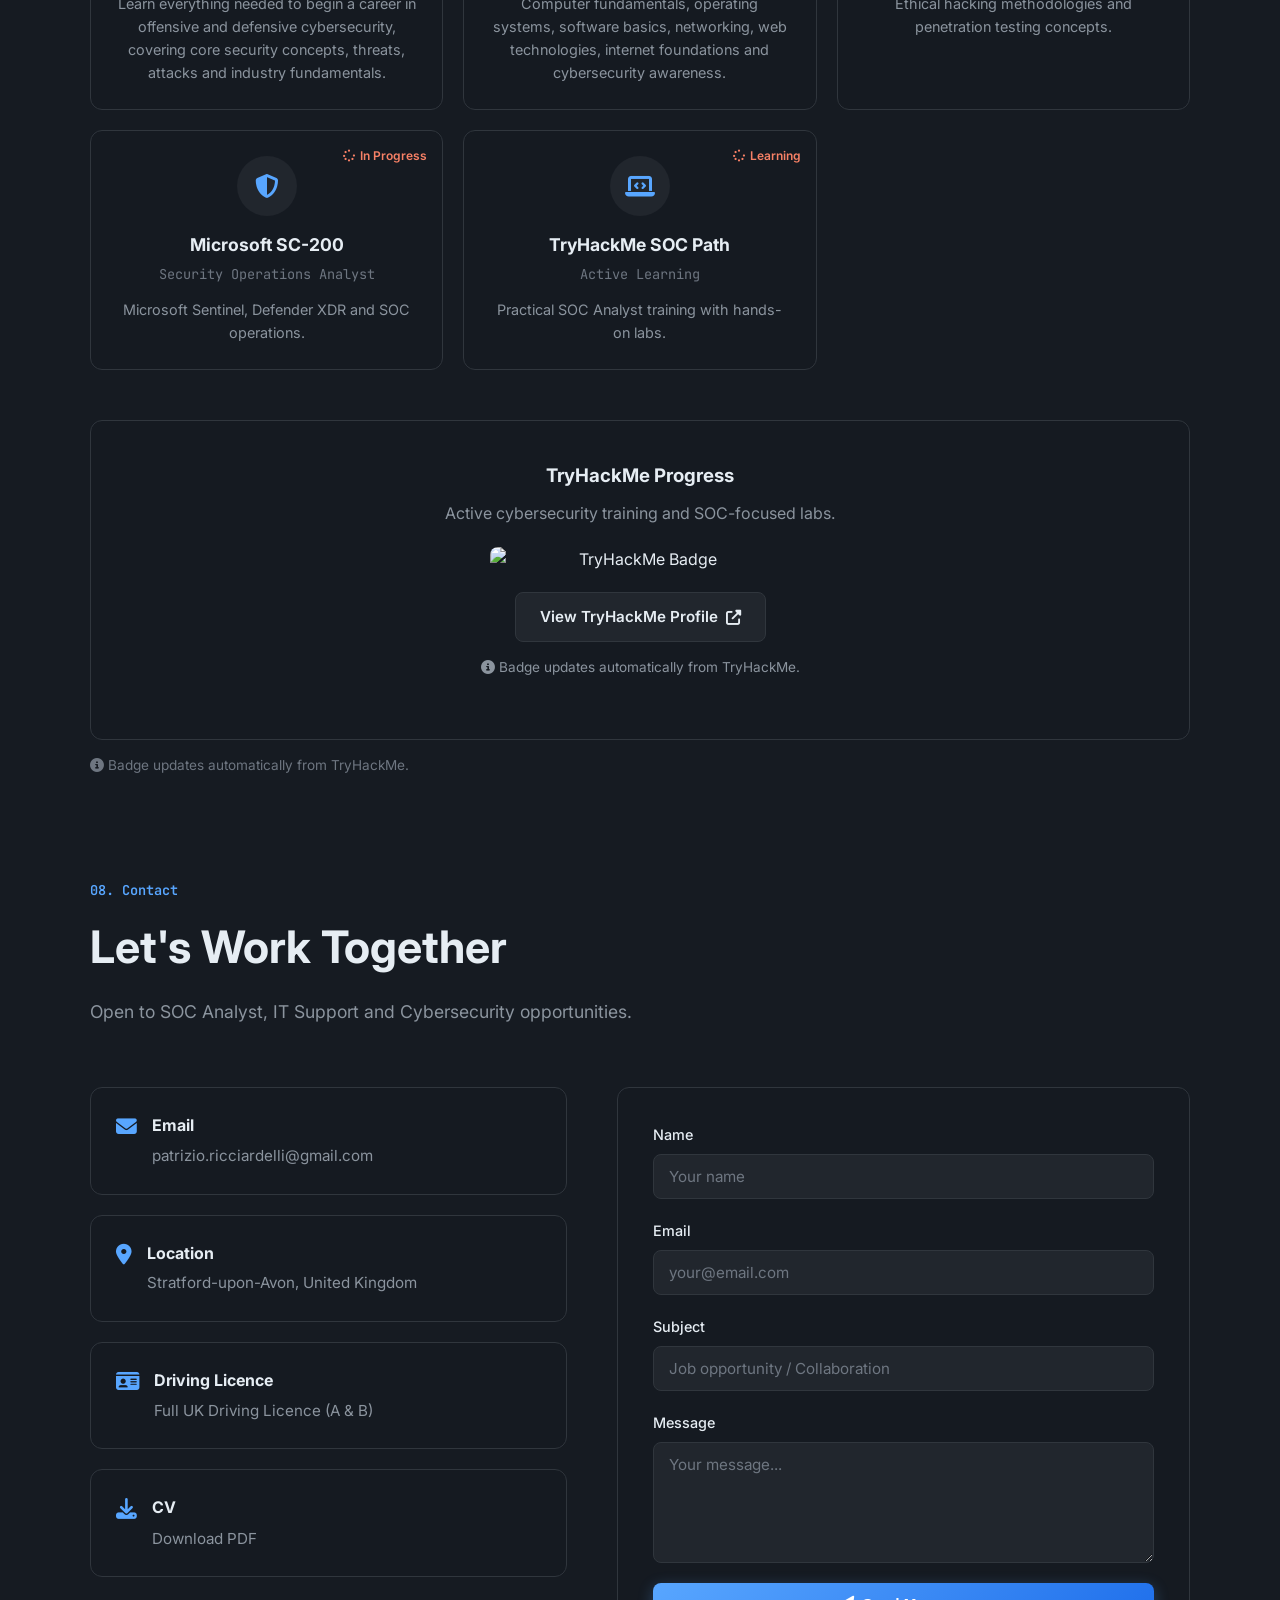
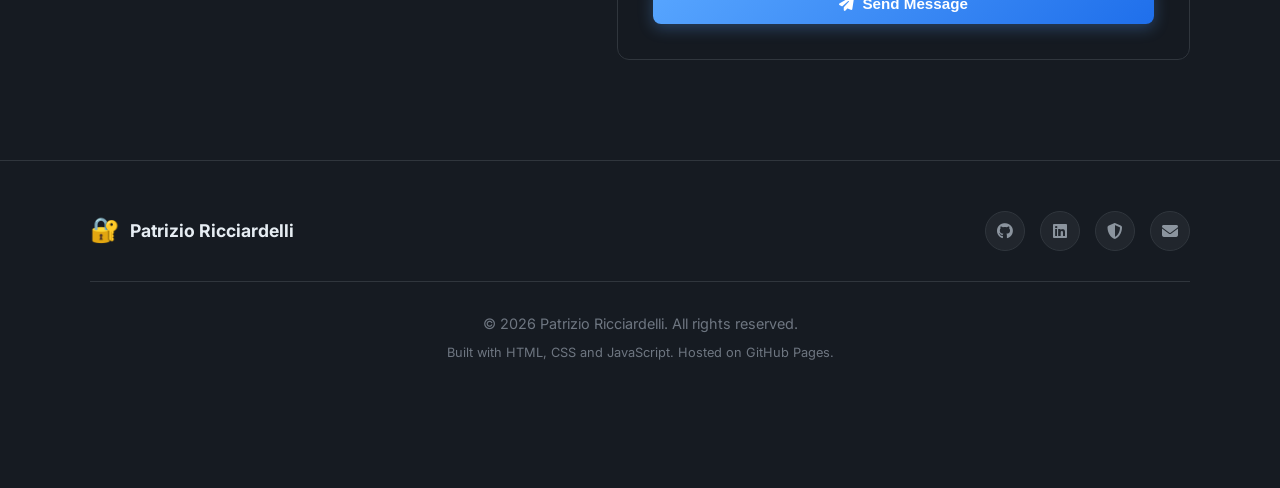
==== commit 63b3c6f4: "Update index.html" ====
--- a/index.html
+++ b/index.html
@@ -3,7 +3,7 @@
 <head>
     <meta charset="UTF-8">
     <meta name="viewport" content="width=device-width, initial-scale=1.0">
-    <meta name="description" content="Patrizio Ricciardelli - Junior SOC Analyst, IT Support and Cybersecurity Portfolio. CompTIA A+, Network+, Security+ certified. Home labs, SIEM, networking and threat detection.">
+    <meta name="description" content="Patrizio Ricciardelli - Junior SOC Analyst, IT Support and Cybersecurity Portfolio. CompTIA A+, Network+, Security+ TryHackMe SOC0 certified. Home labs, SIEM, networking and threat detection.">
     <meta name="keywords" content="Patrizio Ricciardelli, cybersecurity, SOC analyst, IT support, CompTIA, Wazuh, TryHackMe, portfolio">
     <meta name="author" content="Patrizio Ricciardelli">
     <meta name="theme-color" content="#0d1117">
@@ -90,7 +90,7 @@
                 </div>
                 
                 <p class="hero-description reveal">
-                    CompTIA A+, Network+ and Security+ certified professional with 11+ years of hands-on IT support experience and 13+ years of leadership in fast-paced operational environments. I build security labs, analyse logs and hunt threats.
+                    CompTIA A+, Network+, Security+ and TryHackMe SOC0 certified professional with 11+ years of hands-on IT support experience and 13+ years of leadership in fast-paced operational environments. I build security labs, analyse logs and hunt threats.
                 </p>
                 
                 <div class="hero-actions reveal">
@@ -138,7 +138,7 @@
                             <span class="command">whoami</span>
                         </div>
                         <div class="terminal-line output">
-                            patrizio.ricciardelli — aspiring SOC analyst
+                            Patrizio Ricciardelli — aspiring SOC analyst
                         </div>
                         <div class="terminal-line">
                             <span class="prompt">$</span>
